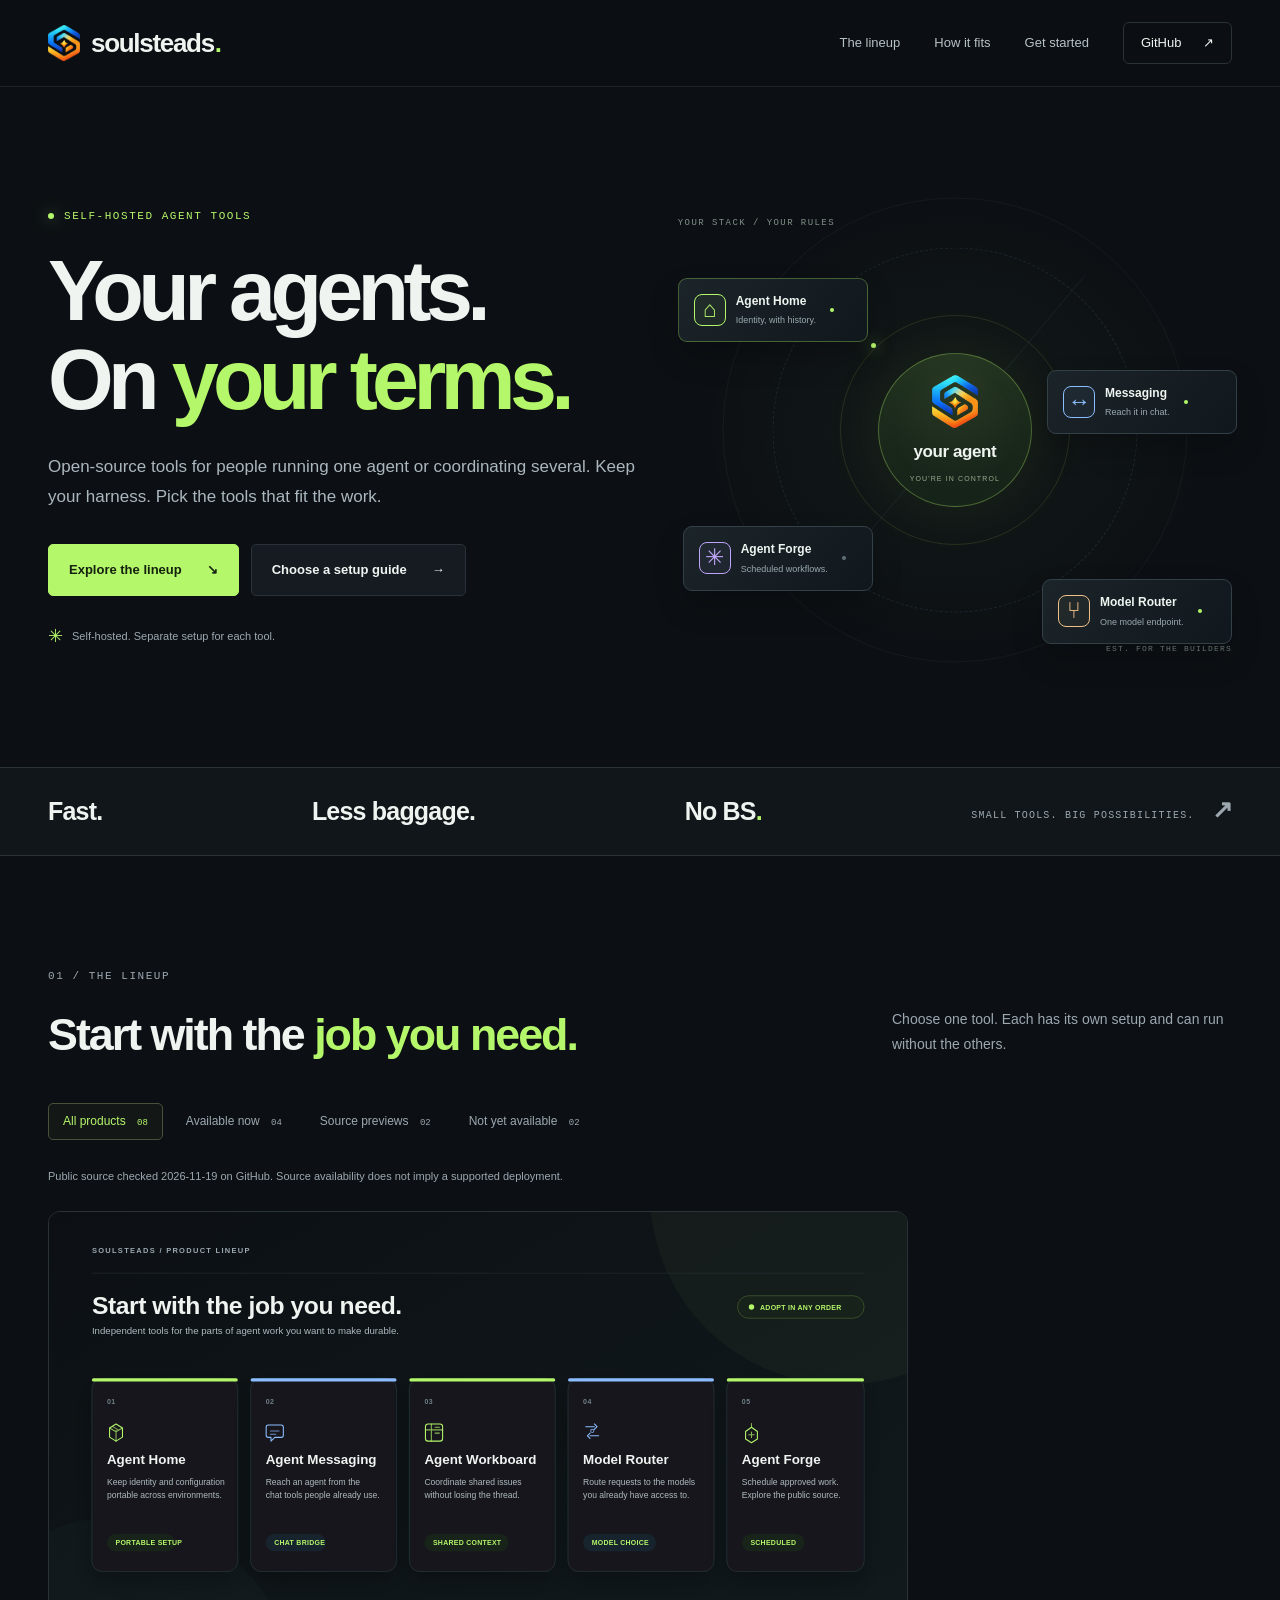
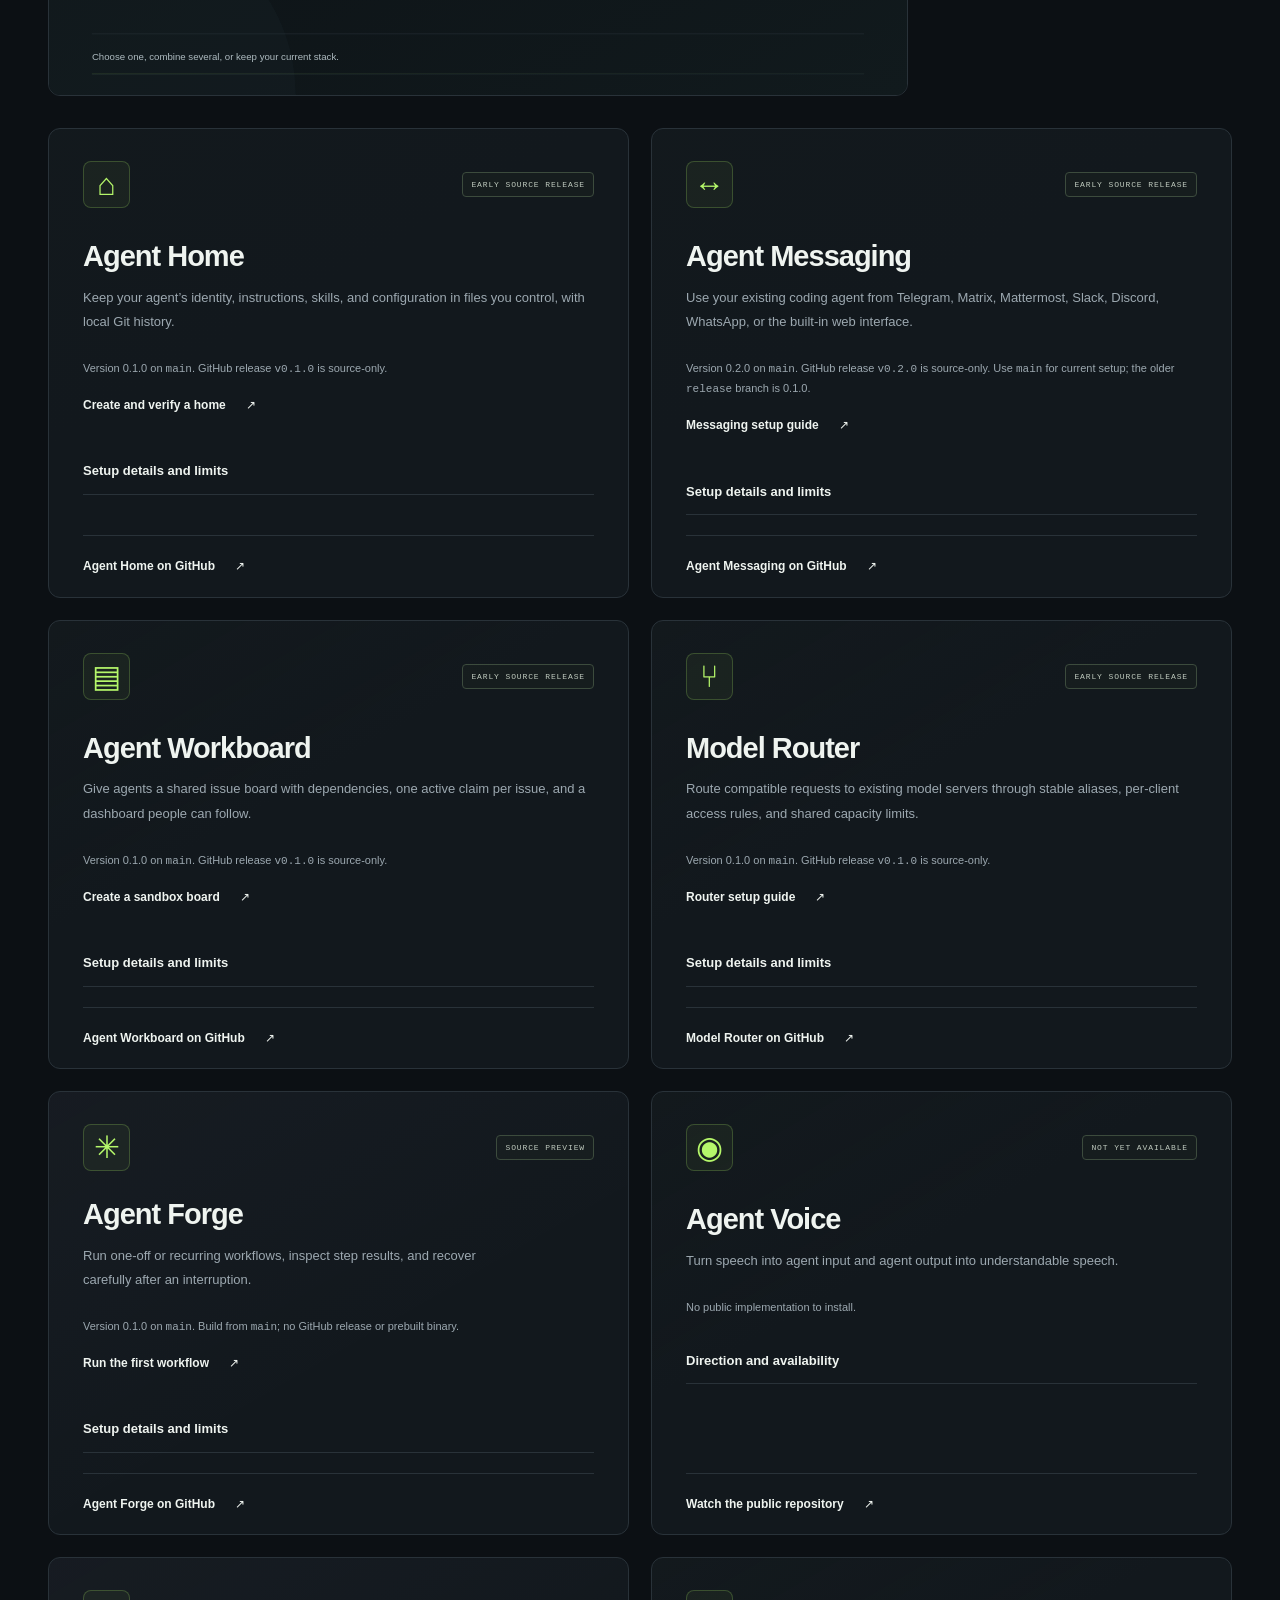
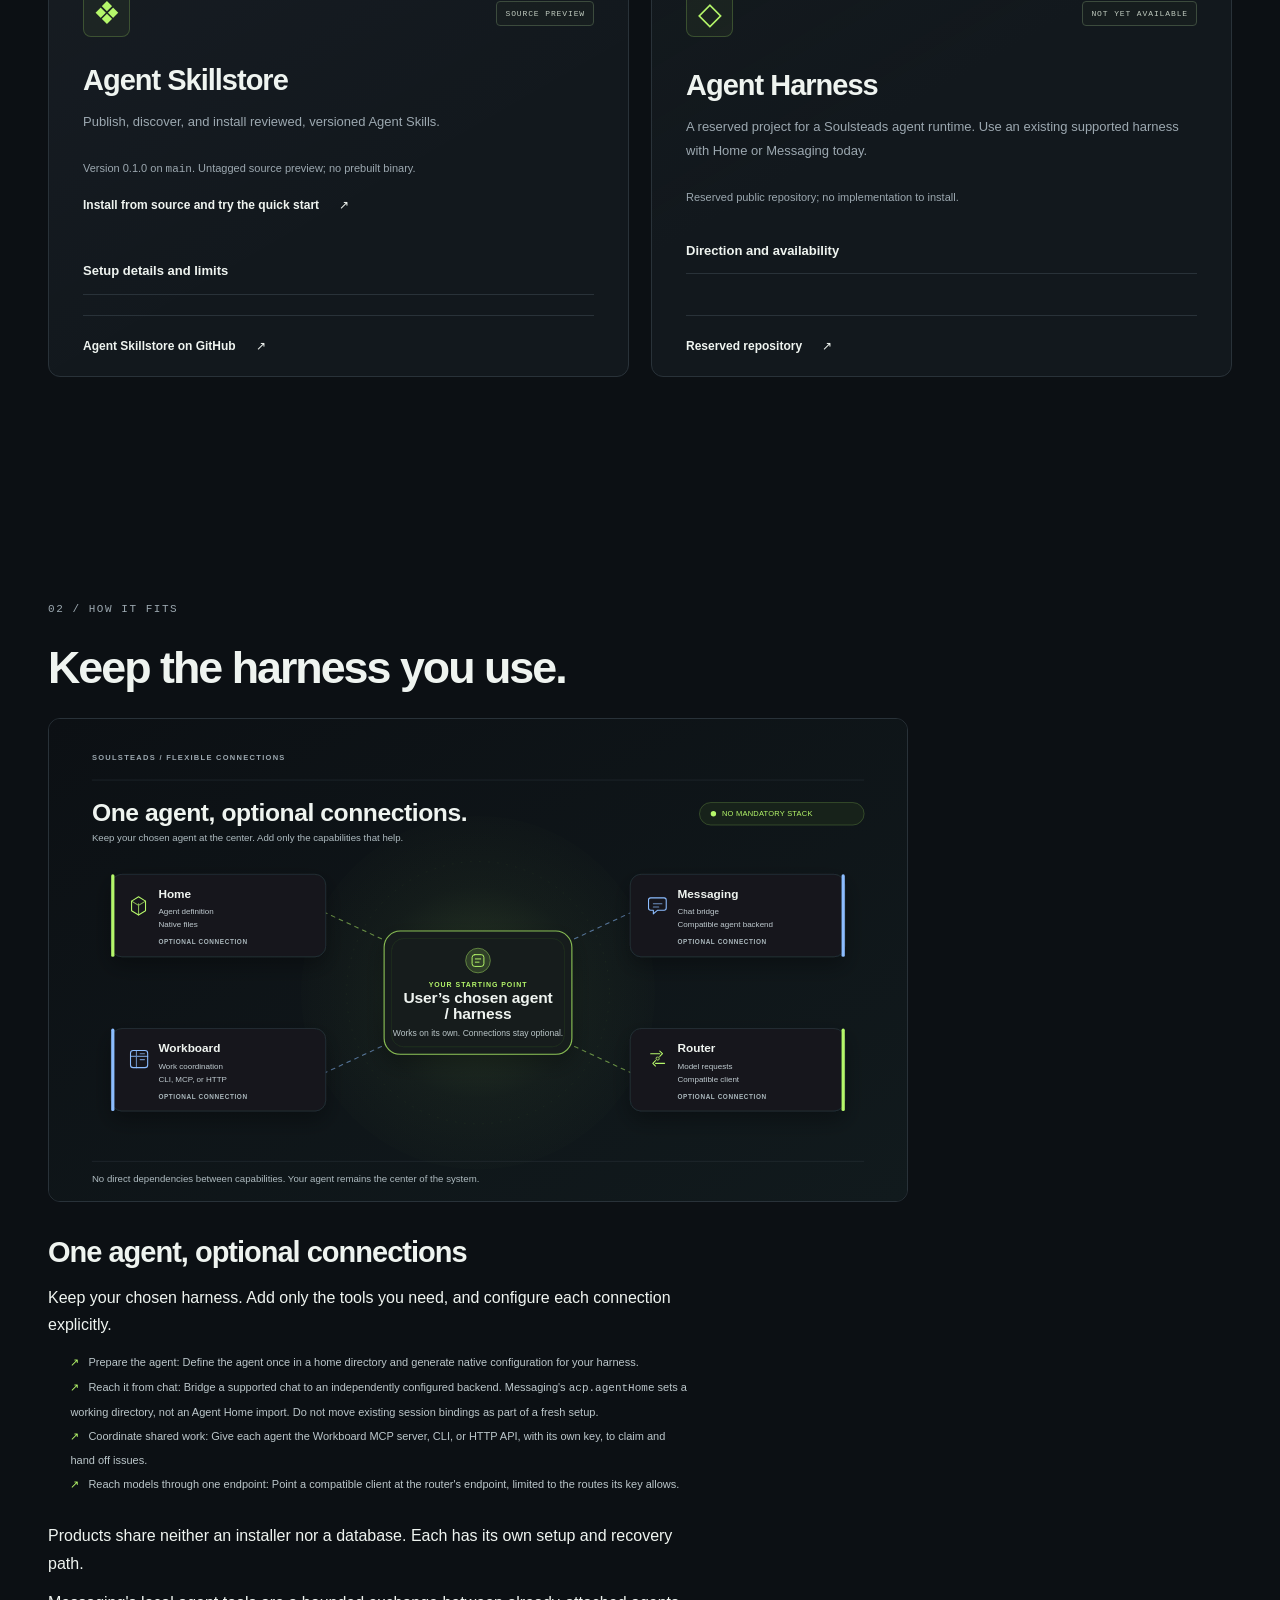
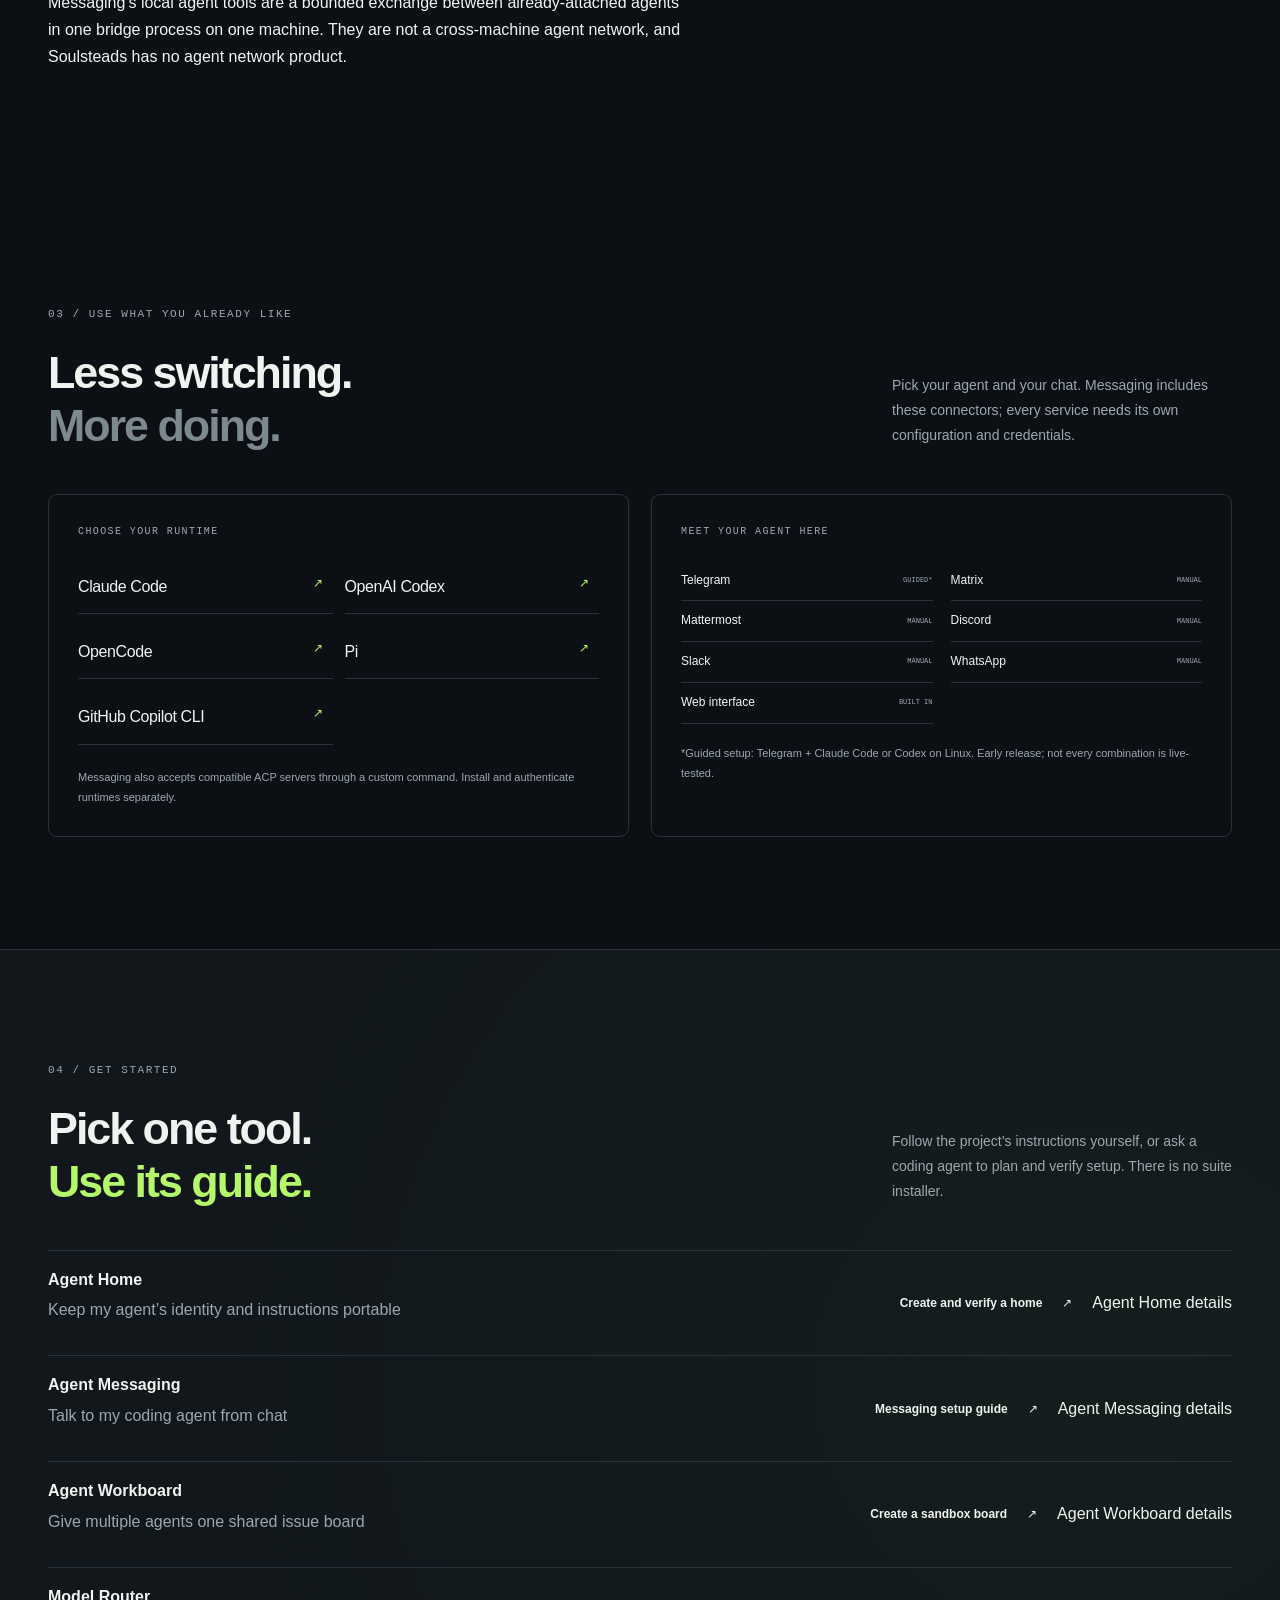
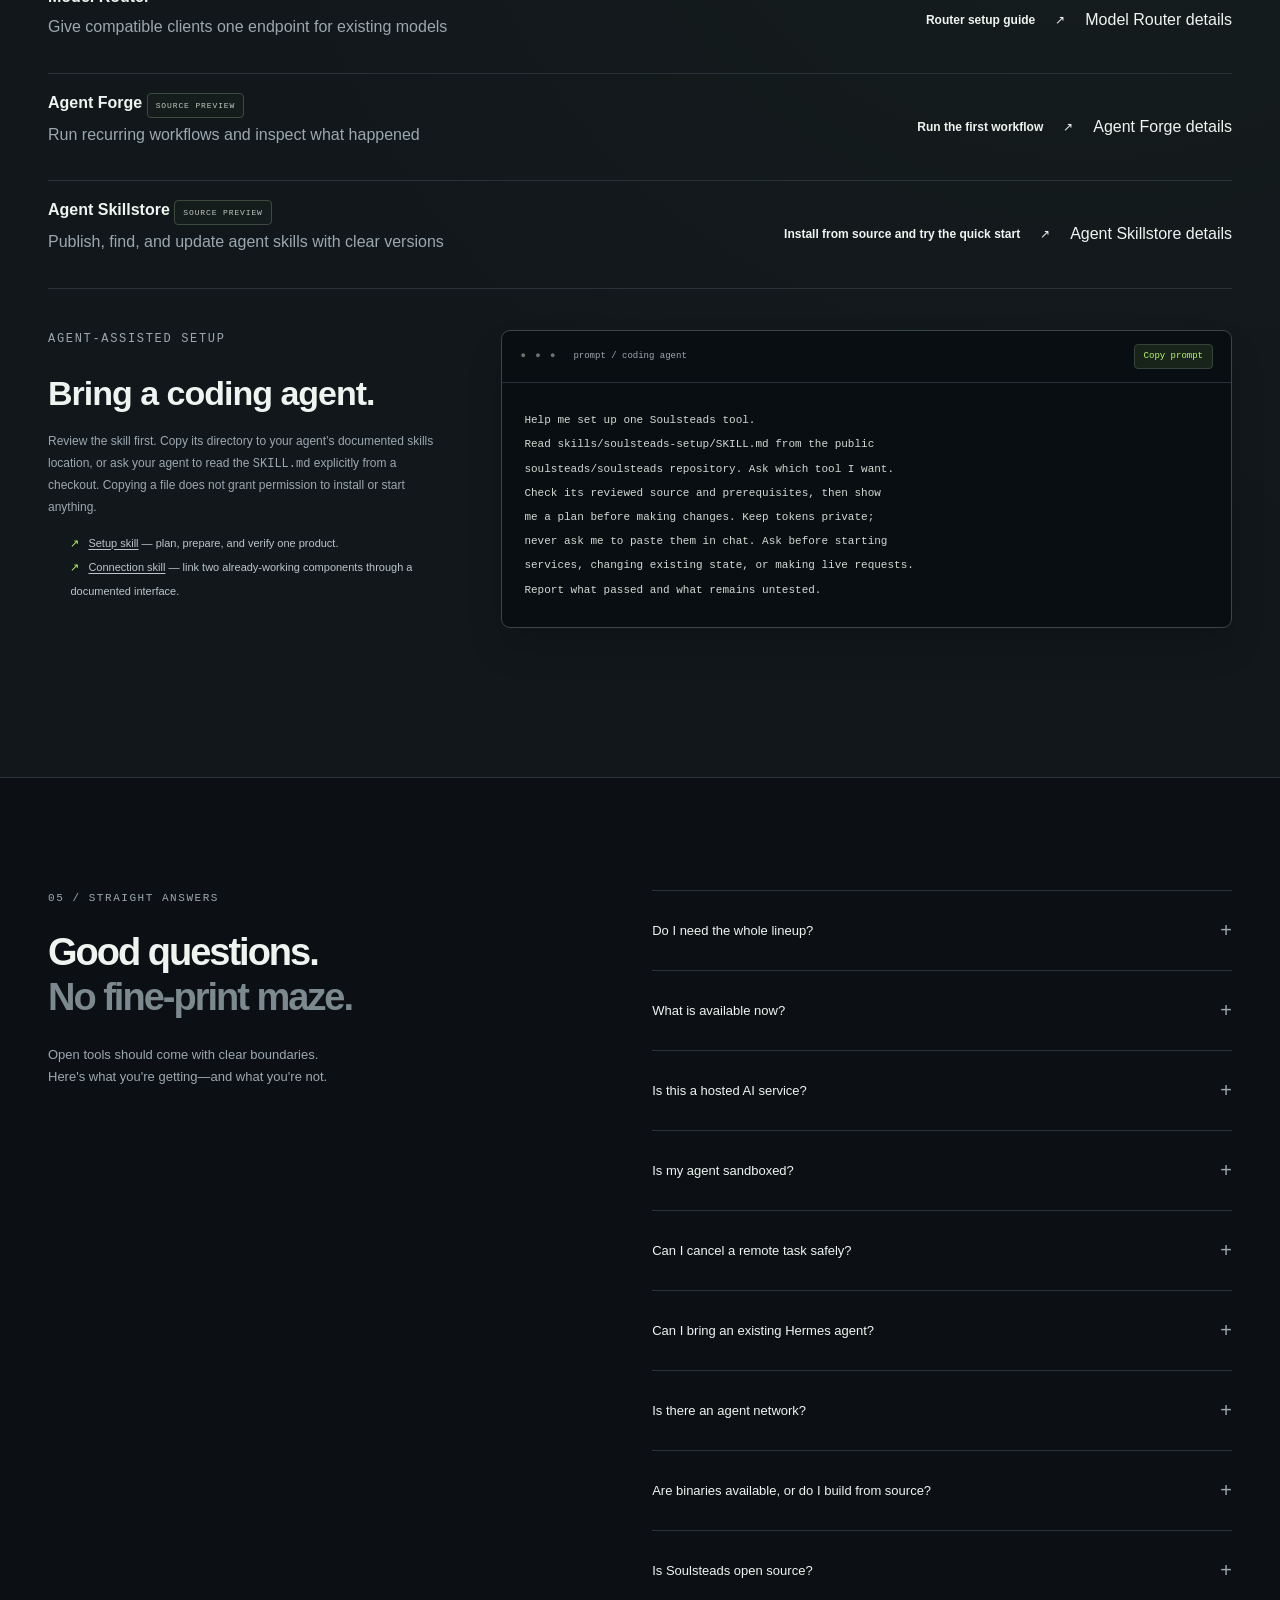
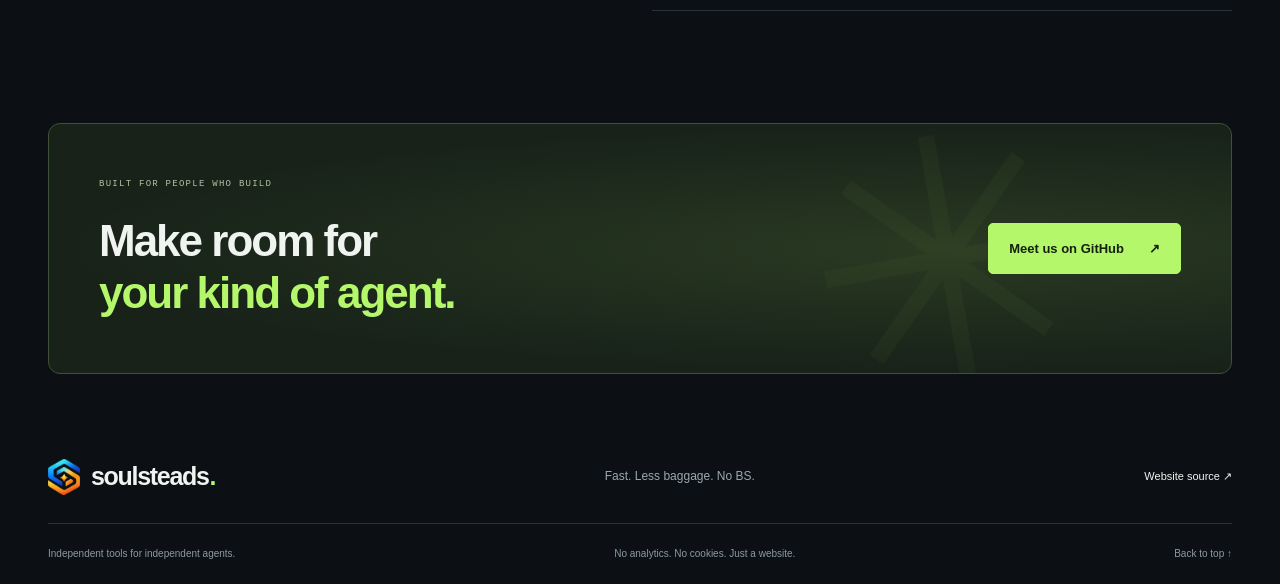
==== docs/index.html @ d1224d35 "docs: list the Agent Skillstore source preview List the verified public source and setup guide witho" ====
<!doctype html>
<html lang="en">
  <head>
    <meta charset="utf-8" />
    <meta name="viewport" content="width=device-width, initial-scale=1" />
    <meta name="theme-color" content="#0c1014" />
    <meta
      name="description"
      content="Open-source tools to run and coordinate AI agents on your own infrastructure. Start with one tool and keep the harness you already use."
    />
    <meta
      property="og:title"
      content="Soulsteads — Your agents. On your terms."
    />
    <meta
      property="og:description"
      content="Portable agent homes, chat connectors, shared work, model routing, and scheduled workflows. Start with the tool you need."
    />
    <meta property="og:type" content="website" />
    <meta
      property="og:url"
      content="https://soulsteads.github.io/soulsteads/"
    />
    <meta
      property="og:image"
      content="https://soulsteads.github.io/soulsteads/assets/social.png"
    />
    <link rel="icon" href="assets/soulsteads-logo.png" type="image/png" />
    <link rel="stylesheet" href="assets/style.css" />
    <title>Soulsteads — Your agents. On your terms.</title>
    <script src="assets/site.js" defer></script>
  </head>
  <body>
    <a class="skip" href="#main">Skip to content</a>
    <header class="header">
      <div class="nav-shell wrap">
        <a class="brand" href="#" aria-label="Soulsteads home"
          ><img
            class="brand-logo"
            src="assets/soulsteads-logo.png"
            width="32"
            height="36"
            alt=""
          />soulsteads<span class="brand-dot">.</span></a
        >
        <button
          class="menu-toggle"
          aria-expanded="false"
          aria-controls="navigation"
          hidden
        >
          Menu <span aria-hidden="true">☰</span>
        </button>
        <nav id="navigation" aria-label="Main navigation">
          <a href="#products">The lineup</a><a href="#stack">How it fits</a
          ><a href="#start">Get started</a>
          <a class="nav-source" href="https://github.com/soulsteads"
            >GitHub <span aria-hidden="true">↗</span></a
          >
        </nav>
      </div>
    </header>
    <main id="main">
      <section class="hero wrap" aria-labelledby="hero-title">
        <div class="hero-copy">
          <div class="eyebrow">
            <span class="pulse" aria-hidden="true"></span> SELF-HOSTED AGENT TOOLS
          </div>
          <h1 id="hero-title">Your agents.<br />On <em>your terms.</em></h1>
          <p class="hero-description">
            Open-source tools for people running one agent or coordinating several.
            Keep your harness. Pick the tools that fit the work.
          </p>
          <div class="hero-actions">
            <a class="button primary" href="#products"
              >Explore the lineup <span aria-hidden="true">↘</span></a
            ><a class="button secondary" href="#start"
              >Choose a setup guide <span aria-hidden="true">→</span></a
            >
          </div>
          <div class="hero-footnote">
            <span class="mini-cross" aria-hidden="true">✳</span> Self-hosted. Separate setup for each tool.
          </div>
        </div>
        <div
          class="constellation"
          aria-hidden="true"
        >
          <div class="orbit orbit-one"></div>
          <div class="orbit orbit-two"></div>
          <div class="orbit orbit-three"></div>
          <div class="orbit-axis"></div>
          <span class="orbit-caption">YOUR STACK / YOUR RULES</span>
          <div class="core">
            <img
              class="core-logo"
              src="assets/soulsteads-logo.png"
              width="47"
              height="53"
              alt=""
            /><span>your agent</span><small>YOU'RE IN CONTROL</small>
          </div>
          <div class="satellite satellite-home">
            <span class="node-icon mint">⌂</span>
            <div>
              <strong>Agent Home</strong><small>Identity, with history.</small>
            </div>
            <span class="node-dot"></span>
          </div>
          <div class="satellite satellite-chat">
            <span class="node-icon blue">↔</span>
            <div>
              <strong>Messaging</strong><small>Reach it in chat.</small>
            </div>
            <span class="node-dot"></span>
          </div>
          <div class="satellite satellite-forge">
            <span class="node-icon violet">✳</span>
            <div>
              <strong>Agent Forge</strong><small>Scheduled workflows.</small>
            </div>
            <span class="preview-dot"></span>
          </div>
          <div class="satellite satellite-router">
            <span class="node-icon amber">⑂</span>
            <div>
              <strong>Model Router</strong><small>One model endpoint.</small>
            </div>
            <span class="node-dot"></span>
          </div>
          <span class="orbit-coordinate">EST. FOR THE BUILDERS</span>
        </div>
      </section>
      <div class="principle-strip">
        <div class="wrap">
          <span>Fast.</span><span>Less baggage.</span
          ><span>No BS<span class="mint-text">.</span></span
          ><span class="strip-note"
            >SMALL TOOLS. BIG POSSIBILITIES.
            <span aria-hidden="true">↗</span></span
          >
        </div>
      </div>
      <section
        id="products"
        class="section wrap"
        aria-labelledby="lineup-title"
      >
        <div class="section-heading">
          <div>
            <p class="eyebrow">01 / THE LINEUP</p>
            <h2 id="lineup-title">
              Start with the <span class="mint-text">job you need.</span>
            </h2>
          </div>
          <p class="section-intro">
            Choose one tool. Each has its own setup and can run without the others.
          </p>
        </div>
        <div
          class="filter-row"
          role="group"
          aria-label="Filter products"
          hidden
        >
          <button data-filter="all" aria-pressed="true">
            All products <span>08</span></button
          ><button data-filter="available" aria-pressed="false">
            Available now <span>04</span></button
          ><button data-filter="preview" aria-pressed="false">
            Source previews <span>02</span></button
          ><button data-filter="planned" aria-pressed="false">Not yet available <span>02</span></button><span id="filter-status" class="sr-only" role="status"></span>
        </div>
        <!-- publication -->
<p class="fine-print" id="lineup-publication">Public source checked 2026-11-19 on <a href="https://github.com/soulsteads">GitHub</a>. Source availability does not imply a supported deployment.</p>
<!-- end-publication -->
        <figure class="marketing-figure lineup-figure">
          <img src="assets/lineup-map.svg" width="1600" height="900" loading="lazy" alt="Five tools for agent setup, messaging, coordination, routing, and scheduling. See the product cards for the full lineup." />
        </figure>
        <div class="product-grid">
<!-- product-cards -->
<article class="product-card" data-status="available" id="agent-home">
    <div class="card-top"><span class="product-icon mint" aria-hidden="true">⌂</span><span class="badge">EARLY SOURCE RELEASE</span></div>
    <h3>Agent Home</h3><p class="card-description">Keep your agent’s identity, instructions, skills, and configuration in files you control, with local Git history.</p><p class="fine-print">Version 0.1.0 on <code>main</code>. GitHub release <code>v0.1.0</code> is source-only.</p>
    <p class="card-guide"><a class="text-link" href="https://github.com/soulsteads/soulsteads-agent-home#get-started">Create and verify a home <span aria-hidden="true">↗</span></a></p>
    <details class="product-details"><summary>Setup details and limits</summary><h4>Before you start</h4><ul class="feature-list"><li>Python 3.11 or newer, and Git</li><li><code>uv</code> for the install command shown (the README also documents <code>pipx</code>)</li><li>One supported harness (OpenCode, pi, Claude Code, or Codex), installed and authenticated separately</li></ul>
<h4>Published capabilities</h4><ul class="feature-list"><li>Maps one portable agent definition into native configuration for pi, OpenCode, Codex, and Claude Code.</li><li>Keeps each home in a private local Git repository: commit changes, read the history, and restore earlier tracked contents as a new commit.</li><li>Refreshes native files from your edited Markdown with <code>soulsteads config &lt;agent&gt; --sync</code>.</li><li>Installs local skill directories, and can inspect and then optionally import selected Hermes profile files.</li></ul>
<h4>What it owns</h4><ul class="feature-list"><li>The agent definition: identity, instructions, memory documents, skills, and learning preferences</li><li>Generated native configuration files inside the home</li><li>The home's tracked local Git history</li></ul>
<h4>What stays separate</h4><ul class="feature-list"><li>Execution, native sessions, tools, or permissions: your harness keeps those</li><li>Harness installation, authentication, or global harness configuration</li><li>Models, gateways, scheduled jobs, or chat accounts</li></ul>
<h4>Current limits</h4><ul class="feature-list"><li>Not a sandbox or a secret scanner: your harness keeps its machine permissions and can still load its own global configuration.</li><li>Refreshing native files is an explicit command in the published version. Start a new native session afterwards.</li><li><code>soulsteads verify</code> is an offline structural check. It never launches an agent, so it does not prove that a harness loaded the configuration.</li></ul>

    <h4>Create a home and preview its launch</h4>
    <h5>Install the CLI, create a home, preview the launch command</h5><pre tabindex="0" role="region" aria-label="Install the CLI, create a home, preview the launch command"><code>uv tool install git+https://github.com/soulsteads/soulsteads-agent-home.git@54851fe43a18ffe15598277c917ab9edb734db8a
soulsteads create helper --runtime opencode
soulsteads verify helper
soulsteads run helper --dry-run</code></pre>
    <p>Choose <code>pi</code>, <code>claude</code>, or <code>codex</code> instead of <code>opencode</code> if that is the harness you use. Once it is installed and authenticated, launch it with <code>soulsteads run helper</code>.</p><a class="text-link" href="https://github.com/soulsteads/soulsteads-agent-home#get-started">Create and verify a home <span aria-hidden="true">↗</span></a> · <a class="text-link" href="https://github.com/soulsteads/soulsteads-agent-home/blob/main/docs/runtimes.md">Harness adapters and limits <span aria-hidden="true">↗</span></a></details>
    <div class="card-bottom"><a class="text-link" href="https://github.com/soulsteads/soulsteads-agent-home">Agent Home on GitHub <span aria-hidden="true">↗</span></a></div>
  </article>
<article class="product-card" data-status="available" id="agent-messaging">
    <div class="card-top"><span class="product-icon mint" aria-hidden="true">↔</span><span class="badge">EARLY SOURCE RELEASE</span></div>
    <h3>Agent Messaging</h3><p class="card-description">Use your existing coding agent from Telegram, Matrix, Mattermost, Slack, Discord, WhatsApp, or the built-in web interface.</p><p class="fine-print">Version 0.2.0 on <code>main</code>. GitHub release <code>v0.2.0</code> is source-only. Use <code>main</code> for current setup; the older <code>release</code> branch is 0.1.0.</p>
    <p class="card-guide"><a class="text-link" href="https://github.com/soulsteads/soulsteads-agent-messaging/blob/main/docs/SETUP.md">Messaging setup guide <span aria-hidden="true">↗</span></a></p>
    <details class="product-details"><summary>Setup details and limits</summary><h4>Before you start</h4><ul class="feature-list"><li>A coding agent (harness) that is already installed and signed in</li><li>A chat account and that connector's credentials, such as a Telegram bot token, kept in a private file</li><li>Rust/Cargo and Git to build the bridge from source</li><li>For the guided Telegram helper: Linux, Python 3.11+, and a systemd user session</li></ul>
<h4>Published capabilities</h4><ul class="feature-list"><li>Runs on your machine and relays messages between your own chat account and the coding agent you already have signed in.</li><li>Includes connectors for Telegram, Matrix, Mattermost, Slack, Discord, WhatsApp, and a built-in web interface. Connectors are included, not preconfigured.</li><li>Works with Claude Code, OpenAI Codex, OpenCode, and Pi, or another compatible ACP server through a custom command. <code>main</code> (0.2.0) adds GitHub Copilot CLI.</li><li>Guided setup covers one path: Telegram with Claude Code or Codex on Linux. Every other combination is configured by hand.</li></ul>
<h4>What it owns</h4><ul class="feature-list"><li>Connector admission and access rules</li><li>Chat transport</li><li>Bindings between chat conversations and agent sessions</li></ul>
<h4>What stays separate</h4><ul class="feature-list"><li>Execution: the harness does the work, with its own permissions</li><li>Your terminal sessions: chat sessions are separate and terminal history is not transferred</li><li>Sandboxing, or a guaranteed stop for work that is already running</li></ul>
<h4>Current limits</h4><ul class="feature-list"><li><code>/cancel</code> is not a kill switch. In the known Codex cancellation case a shell process can keep running, and unattended remote command execution is not qualified.</li><li>Telegram is not an end-to-end-encrypted connection to your machine. Matrix encrypted replies are not yet qualified for interoperability.</li><li>Approval prompts do not cover every tool: tools the agent already allows may run without another prompt.</li><li>Optional local agent tools (a build feature plus a runtime opt-in, on <code>main</code>) let one conversation ask another already-attached agent in the same bridge process a question. Nothing is queued, there is no offline inbox, and there is no cross-machine transport. It is not a remote agent network.</li></ul>

    <h4>Connect an existing agent</h4>

    <p>Follow the guide for the connector and runtime you actually use. Telegram setup is guided for Claude Code and Codex on Linux; other setups are manual. Start with a dedicated account and a harmless allowed-user prompt.</p><a class="text-link" href="https://github.com/soulsteads/soulsteads-agent-messaging/blob/main/docs/SETUP.md">Messaging setup guide <span aria-hidden="true">↗</span></a> · <a class="text-link" href="https://github.com/soulsteads/soulsteads-agent-messaging#know-before-you-connect">Know before you connect <span aria-hidden="true">↗</span></a></details>
    <div class="card-bottom"><a class="text-link" href="https://github.com/soulsteads/soulsteads-agent-messaging">Agent Messaging on GitHub <span aria-hidden="true">↗</span></a></div>
  </article>
<article class="product-card" data-status="available" id="agent-workboard">
    <div class="card-top"><span class="product-icon mint" aria-hidden="true">▤</span><span class="badge">EARLY SOURCE RELEASE</span></div>
    <h3>Agent Workboard</h3><p class="card-description">Give agents a shared issue board with dependencies, one active claim per issue, and a dashboard people can follow.</p><p class="fine-print">Version 0.1.0 on <code>main</code>. GitHub release <code>v0.1.0</code> is source-only.</p>
    <p class="card-guide"><a class="text-link" href="https://github.com/soulsteads/soulsteads-agent-workboard#quickstart">Create a sandbox board <span aria-hidden="true">↗</span></a></p>
    <details class="product-details"><summary>Setup details and limits</summary><h4>Before you start</h4><ul class="feature-list"><li>Rust's stable toolchain and a C compiler (SQLite is bundled)</li><li>A checkout of the repository: the install command runs from it</li><li>Agents that can call a CLI, MCP, or HTTP</li></ul>
<h4>Published capabilities</h4><ul class="feature-list"><li>A Rust issue board for agents: projects, epics, stories, tasks, and bugs, with dependencies, priorities, and acceptance criteria.</li><li>Gives each claim one owner: expiring leases, heartbeats, and tokens that reject stale workers. Required revisions stop silent overwrites.</li><li>Agents work through MCP, a JSON CLI, or an authenticated HTTP API. People follow progress in a live, read-only web dashboard.</li><li>One binary and one SQLite database. An optional idempotency key makes a retried change safe.</li></ul>
<h4>What it owns</h4><ul class="feature-list"><li>Issue, dependency, and claim lifecycles</li><li>The audit trail of which agent changed what</li><li>Per-agent API keys for access to the board</li></ul>
<h4>What stays separate</h4><ul class="feature-list"><li>Execution: agents keep their own tools and do the work</li><li>External outcomes: a <code>done</code> issue is coordination state, not independent proof that something happened</li><li>Project-specific roles: keys identify agents in one trusted pool</li></ul>
<h4>Current limits</h4><ul class="feature-list"><li>Designed for one host that owns the SQLite database. Remote agents use HTTP; do not share the database file over a network filesystem.</li><li><code>workboard web</code> listens on <code>127.0.0.1:7878</code> by default. Put any remote access behind an HTTPS reverse proxy.</li><li>API keys identify agents; they are not project-specific authorization roles. Any keyed agent can coordinate work across the board.</li><li>Changes are deduplicated only when you send an idempotency key. Without one, inspect state and events before retrying.</li></ul>

    <h4>Install it, create a board, open the dashboard</h4>
    <h5>Install from a checkout of the repository</h5><p>Use an absolute database path so every local process opens the same board. Its parent directory must already exist.</p><pre tabindex="0" role="region" aria-label="Install from a checkout of the repository"><code>cargo install --locked --path .
export WORKBOARD_DB=&quot;$PWD/workboard.sqlite3&quot;
export WORKBOARD_ACTOR=&quot;coordinator&quot;</code></pre>
    <h5>Create a workspace</h5><p>Run these in a fresh database, with <code>WORKBOARD_API_KEY</code> unset.</p><pre tabindex="0" role="region" aria-label="Create a workspace"><code>workboard run '{&quot;op&quot;:&quot;agent_register&quot;,&quot;id&quot;:&quot;coordinator&quot;,&quot;name&quot;:&quot;Coordinator&quot;}'
workboard run '{&quot;op&quot;:&quot;agent_register&quot;,&quot;id&quot;:&quot;forge&quot;,&quot;name&quot;:&quot;Forge&quot;,&quot;capabilities&quot;:[&quot;rust&quot;,&quot;tests&quot;]}'
workboard run '{&quot;op&quot;:&quot;project_create&quot;,&quot;key&quot;:&quot;AG&quot;,&quot;name&quot;:&quot;Agent platform&quot;}'
workboard run '{&quot;op&quot;:&quot;issue_create&quot;,&quot;project&quot;:&quot;AG&quot;,&quot;kind&quot;:&quot;epic&quot;,&quot;title&quot;:&quot;Ship agent coordination&quot;}'
workboard run '{&quot;op&quot;:&quot;issue_create&quot;,&quot;project&quot;:&quot;AG&quot;,&quot;kind&quot;:&quot;story&quot;,&quot;title&quot;:&quot;Implement the work loop&quot;,&quot;parent&quot;:&quot;AG-1&quot;,&quot;acceptance_criteria&quot;:[&quot;Integration tests pass&quot;]}'
workboard run '{&quot;op&quot;:&quot;issue_transition&quot;,&quot;key&quot;:&quot;AG-2&quot;,&quot;expected_revision&quot;:1,&quot;state&quot;:&quot;ready&quot;}'</code></pre>
    <h5>Issue a key and open the dashboard</h5><p>Save the returned <code>api_key</code> privately; it is shown only once. Then open <code>http://127.0.0.1:7878</code> and enter that key.</p><pre tabindex="0" role="region" aria-label="Issue a key and open the dashboard"><code>workboard run '{&quot;op&quot;:&quot;api_key_create&quot;,&quot;agent&quot;:&quot;forge&quot;,&quot;label&quot;:&quot;Forge workstation&quot;}'
workboard web</code></pre>
    <p>The ready story appears on the board, waiting for an agent to claim it. Leave the server running and connect a worker from another terminal or client.</p><a class="text-link" href="https://github.com/soulsteads/soulsteads-agent-workboard#quickstart">Create a sandbox board <span aria-hidden="true">↗</span></a> · <a class="text-link" href="https://github.com/soulsteads/soulsteads-agent-workboard#connect-your-agents">Connect your agents <span aria-hidden="true">↗</span></a> · <a class="text-link" href="https://github.com/soulsteads/soulsteads-agent-workboard/blob/main/docs/operations.md">Command and workflow reference <span aria-hidden="true">↗</span></a></details>
    <div class="card-bottom"><a class="text-link" href="https://github.com/soulsteads/soulsteads-agent-workboard">Agent Workboard on GitHub <span aria-hidden="true">↗</span></a></div>
  </article>
<article class="product-card" data-status="available" id="model-router">
    <div class="card-top"><span class="product-icon mint" aria-hidden="true">⑂</span><span class="badge">EARLY SOURCE RELEASE</span></div>
    <h3>Model Router</h3><p class="card-description">Route compatible requests to existing model servers through stable aliases, per-client access rules, and shared capacity limits.</p><p class="fine-print">Version 0.1.0 on <code>main</code>. GitHub release <code>v0.1.0</code> is source-only.</p>
    <p class="card-guide"><a class="text-link" href="https://github.com/soulsteads/soulsteads-model-router/blob/main/docs/SETUP.md">Router setup guide <span aria-hidden="true">↗</span></a></p>
    <details class="product-details"><summary>Setup details and limits</summary><h4>Before you start</h4><ul class="feature-list"><li>A Linux/Unix host with Rust/Cargo and a C toolchain</li><li>A running local OpenAI-compatible inference server whose exact model ID and tested limits you know</li><li>An assigned Tailnet IPv4 address in default mode, or explicit loopback mode for same-host clients. LAN and wildcard binds are rejected; port <code>4001</code> is reserved.</li><li>Python 3 for the setup guide's configuration and request examples</li></ul>
<h4>Published capabilities</h4><ul class="feature-list"><li>Puts stable model aliases in front of your own inference servers, and restricts each client key to the aliases and routes it needs.</li><li>Checks declared capabilities and available capacity before choosing a backend, with bounded retries before any response is exposed.</li><li>Opt-in routing policies (rules or a local decision model) choose among explicitly authorized local, Codex, and Copilot aliases.</li><li>Shows health, admission, and request timing without logging prompt text by default.</li></ul>
<h4>What it owns</h4><ul class="feature-list"><li>Request admission and placement across authorized routes</li><li>Client keys and what each key may reach</li><li>Shared capacity limits for the backends it fronts</li></ul>
<h4>What stays separate</h4><ul class="feature-list"><li>The router does not host models or load them: bring an existing inference server</li><li>Task planning</li><li>Provider subscriptions or cloud accounts</li></ul>
<h4>Current limits</h4><ul class="feature-list"><li>Not a universal OpenAI drop-in. It exposes an OpenAI-compatible subset, and support depends on your exact backend and the capabilities you declare.</li><li>Serves HTTP without built-in TLS. Keep it on a protected network and do not expose it directly to the internet.</li><li>A routing policy never grants permission: cloud routes need explicit grants on the client key.</li><li>Optional passthrough mode bypasses managed capacity and safety checks. Leave it off unless you accept that different contract.</li></ul>

    <h4>Configure one model route</h4>

    <p>Use an existing inference server with an exact model ID and verified limits. Validate the policy with <code>slotline --check-config</code> before starting. Configuration validation does not prove inference.</p><a class="text-link" href="https://github.com/soulsteads/soulsteads-model-router/blob/main/docs/SETUP.md">Router setup guide <span aria-hidden="true">↗</span></a> · <a class="text-link" href="https://github.com/soulsteads/soulsteads-model-router/blob/main/docs/COMPATIBILITY.md">Compatibility and limits <span aria-hidden="true">↗</span></a></details>
    <div class="card-bottom"><a class="text-link" href="https://github.com/soulsteads/soulsteads-model-router">Model Router on GitHub <span aria-hidden="true">↗</span></a></div>
  </article>
<article class="product-card preview-card" data-status="preview" id="agent-forge">
    <div class="card-top"><span class="product-icon mint" aria-hidden="true">✳</span><span class="badge">SOURCE PREVIEW</span></div>
    <h3>Agent Forge</h3><p class="card-description">Run one-off or recurring workflows, inspect step results, and recover carefully after an interruption.</p><p class="fine-print">Version 0.1.0 on <code>main</code>. Build from <code>main</code>; no GitHub release or prebuilt binary.</p>
    <p class="card-guide"><a class="text-link" href="https://github.com/soulsteads/soulsteads-agent-forge#quick-start">Run the first workflow <span aria-hidden="true">↗</span></a></p>
    <details class="product-details"><summary>Setup details and limits</summary><h4>Before you start</h4><ul class="feature-list"><li>Linux, Rust 1.97 or later, and a C compiler</li><li>An empty, dedicated PostgreSQL database for DBOS</li><li><code>jq</code> for the upstream quick-start example</li></ul>
<h4>Published capabilities</h4><ul class="feature-list"><li>Runs typed workflows on demand or on a recurring schedule, with explicit time zones.</li><li>Shows runs, step output, failures, and the status of external effects through a local dashboard, CLI, authenticated HTTP, or stdio MCP.</li><li>Deterministic workflows need no model or harness. Configured models, harnesses, and trusted executable plugins are optional.</li></ul>
<h4>What it owns</h4><ul class="feature-list"><li>Workflow and schedule definitions, run history, and effect admission and receipts</li></ul>
<h4>What stays separate</h4><ul class="feature-list"><li>Agent identity, issue and claim state, or model routing</li><li>Automatic undo or proof that an external effect happened</li></ul>
<h4>Current limits</h4><ul class="feature-list"><li>Early preview, not a production release. Listener is loopback only.</li><li>SQLite stores local admission and effect receipts; it is not a substitute for PostgreSQL.</li><li>Verify unknown external outcomes independently before retrying. Do not give untrusted executables access.</li></ul>

    <h4>Run a deterministic workflow</h4>

    <p>Use the upstream quick start to initialize a fresh Forge home and run the sample workflow against a disposable PostgreSQL database. Check the output before adding a schedule, model, or plugin.</p><a class="text-link" href="https://github.com/soulsteads/soulsteads-agent-forge#quick-start">Run the first workflow <span aria-hidden="true">↗</span></a> · <a class="text-link" href="https://github.com/soulsteads/soulsteads-agent-forge/blob/main/docs/support.md">Requirements and verification <span aria-hidden="true">↗</span></a></details>
    <div class="card-bottom"><a class="text-link" href="https://github.com/soulsteads/soulsteads-agent-forge">Agent Forge on GitHub <span aria-hidden="true">↗</span></a></div>
  </article>
<article class="product-card" data-status="planned" id="agent-voice">
    <div class="card-top"><span class="product-icon mint" aria-hidden="true">◉</span><span class="badge">NOT YET AVAILABLE</span></div>
    <h3>Agent Voice</h3><p class="card-description">Turn speech into agent input and agent output into understandable speech.</p><p class="fine-print">No public implementation to install.</p>

    <details class="product-details"><summary>Direction and availability</summary><h4>Proposed direction</h4><ul class="feature-list"><li>One small interaction first: explicit record-and-send, transcription, and optional spoken replies.</li><li>No new stack, cloud service, or always-listening device required.</li><li>Live conversation and streaming are considered only after that first path is demonstrated.</li></ul>
<h4>What it owns</h4><ul class="feature-list"><li>Transcription and speech-generation interfaces for existing clients</li></ul>
<h4>What stays separate</h4><ul class="feature-list"><li>The agent, its harness, or the conversation it joins</li><li>Any requirement to use another Soulsteads product</li></ul>
<p><strong>Not available</strong> — The public repository is empty.</p></details>
    <div class="card-bottom"><a class="text-link" href="https://github.com/soulsteads/soulsteads-agent-voice">Watch the public repository <span aria-hidden="true">↗</span></a></div>
  </article>
<article class="product-card preview-card" data-status="preview" id="agent-skillstore">
    <div class="card-top"><span class="product-icon mint" aria-hidden="true">❖</span><span class="badge">SOURCE PREVIEW</span></div>
    <h3>Agent Skillstore</h3><p class="card-description">Publish, discover, and install reviewed, versioned Agent Skills.</p><p class="fine-print">Version 0.1.0 on <code>main</code>. Untagged source preview; no prebuilt binary.</p>
    <p class="card-guide"><a class="text-link" href="https://github.com/soulsteads/soulsteads-agent-skillstore/blob/10a949a77ea0c6111e79768655b3ff0689f2ea78/README.md#install-from-source">Install from source and try the quick start <span aria-hidden="true">↗</span></a></p>
    <details class="product-details"><summary>Setup details and limits</summary><h4>Before you start</h4><ul class="feature-list"><li>Python 3.11 or later</li><li>A source checkout and <code>uv</code> or <code>pip</code></li></ul>
<h4>Published capabilities</h4><ul class="feature-list"><li>Publish reviewed skill versions and inspect changes before installing.</li><li>Protect local edits and roll back or restore installed skills.</li></ul>
<h4>What it owns</h4><ul class="feature-list"><li>Skill distribution and release history</li></ul>
<h4>What stays separate</h4><ul class="feature-list"><li>The agent's identity, permissions, or active session</li><li>Any requirement to use Agent Home</li></ul>
<h4>Current limits</h4><ul class="feature-list"><li>Linux-tested source preview; macOS qualification is pending.</li><li>The local quick start needs no harness or model account. Installing a skill copies files; it does not execute them.</li></ul>

    <h4>Try a local skill registry</h4>

    <p>From the pinned source checkout, install the CLI and follow the disposable quick start. No shared registry or changes to your harness are needed.</p><a class="text-link" href="https://github.com/soulsteads/soulsteads-agent-skillstore/blob/10a949a77ea0c6111e79768655b3ff0689f2ea78/README.md#install-from-source">Install from source and try the quick start <span aria-hidden="true">↗</span></a></details>
    <div class="card-bottom"><a class="text-link" href="https://github.com/soulsteads/soulsteads-agent-skillstore">Agent Skillstore on GitHub <span aria-hidden="true">↗</span></a></div>
  </article>
<article class="product-card" data-status="planned" id="agent-harness">
    <div class="card-top"><span class="product-icon mint" aria-hidden="true">◇</span><span class="badge">NOT YET AVAILABLE</span></div>
    <h3>Agent Harness</h3><p class="card-description">A reserved project for a Soulsteads agent runtime. Use an existing supported harness with Home or Messaging today.</p><p class="fine-print">Reserved public repository; no implementation to install.</p>

    <details class="product-details"><summary>Direction and availability</summary><p><strong>Not available</strong> — The public repository is empty.</p></details>
    <div class="card-bottom"><a class="text-link" href="https://github.com/soulsteads/soulsteads-agent-harness">Reserved repository <span aria-hidden="true">↗</span></a></div>
  </article>
<!-- end-product-cards -->
</div>
</section>
<section class="section wrap" id="stack" aria-labelledby="stack-title">
        <p class="eyebrow">02 / HOW IT FITS</p>
        <h2 id="stack-title">Keep the harness you use.</h2>
        <figure class="marketing-figure">
          <img src="assets/agent-connections.svg" width="1600" height="900" loading="lazy" alt="Optional interfaces between one agent harness and Home, Messaging, Workboard, and Model Router." />
        </figure>
        <!-- optional-combination -->
<div class="optional-combination"><h3>One agent, optional connections</h3><p>Keep your chosen harness. Add only the tools you need, and configure each connection explicitly.</p><ul class="feature-list"><li>Prepare the agent: Define the agent once in a home directory and generate native configuration for your harness.</li><li>Reach it from chat: Bridge a supported chat to an independently configured backend. Messaging's <code>acp.agentHome</code> sets a working directory, not an Agent Home import. Do not move existing session bindings as part of a fresh setup.</li><li>Coordinate shared work: Give each agent the Workboard MCP server, CLI, or HTTP API, with its own key, to claim and hand off issues.</li><li>Reach models through one endpoint: Point a compatible client at the router's endpoint, limited to the routes its key allows.</li></ul><p>Products share neither an installer nor a database. Each has its own setup and recovery path.</p><p>Messaging's local agent tools are a bounded exchange between already-attached agents in one bridge process on one machine. They are not a cross-machine agent network, and Soulsteads has no agent network product.</p></div>
<!-- end-optional-combination -->
      </section>
      <section
        class="section wrap"
        id="connections"
        aria-labelledby="connections-title"
      >
        <div class="section-heading">
          <div>
            <p class="eyebrow">03 / USE WHAT YOU ALREADY LIKE</p>
            <h2 id="connections-title">
              Less switching.<br /><span class="muted">More doing.</span>
            </h2>
          </div>
          <p class="section-intro">
            Pick your agent and your chat. Messaging includes these connectors;
            every service needs its own configuration and credentials.
          </p>
        </div>
        <div class="connection-columns">
          <div class="connection-panel">
            <p class="eyebrow">CHOOSE YOUR RUNTIME</p>
            <div class="runtime-list">
              <span>Claude Code <b>↗</b></span
              ><span>OpenAI Codex <b>↗</b></span
              ><span>OpenCode <b>↗</b></span
              ><span>Pi <b>↗</b></span><span>GitHub Copilot CLI <b>↗</b></span>
            </div>
            <p class="fine-print">
              Messaging also accepts compatible ACP servers through a custom
              command. Install and authenticate runtimes separately.
            </p>
          </div>
          <div class="connection-panel">
            <p class="eyebrow">MEET YOUR AGENT HERE</p>
            <div class="chat-list">
              <a
                href="https://github.com/soulsteads/soulsteads-agent-messaging/blob/main/docs/SETUP.md#telegram"
                >Telegram <span>GUIDED*</span></a
              ><a
                href="https://github.com/soulsteads/soulsteads-agent-messaging/blob/main/docs/MATRIX.md"
                >Matrix <span>MANUAL</span></a
              ><a
                href="https://github.com/soulsteads/soulsteads-agent-messaging/blob/main/docs/MATTERMOST.md"
                >Mattermost <span>MANUAL</span></a
              ><a
                href="https://github.com/soulsteads/soulsteads-agent-messaging/blob/main/docs/SETUP.md#discord"
                >Discord <span>MANUAL</span></a
              ><a
                href="https://github.com/soulsteads/soulsteads-agent-messaging/blob/main/docs/SETUP.md#slack"
                >Slack <span>MANUAL</span></a
              ><a
                href="https://github.com/soulsteads/soulsteads-agent-messaging/blob/main/docs/SETUP.md#whatsapp"
                >WhatsApp <span>MANUAL</span></a
              ><a
                href="https://github.com/soulsteads/soulsteads-agent-messaging/blob/main/docs/SETUP.md#web-interface"
                >Web interface <span>BUILT IN</span></a
              >
            </div>
            <p class="fine-print">
              *Guided setup: Telegram + Claude Code or Codex on Linux. Early
              release; not every combination is live-tested.
            </p>
          </div>
        </div>
      </section>
      <section class="start-section" id="start" aria-labelledby="start-title">
        <div class="section wrap">
          <div class="section-heading">
            <div>
              <p class="eyebrow">04 / GET STARTED</p>
              <h2 id="start-title">Pick one tool.<br /><span class="mint-text">Use its guide.</span></h2>
            </div>
            <p class="section-intro">Follow the project’s instructions yourself, or ask a coding agent to plan and verify setup. There is no suite installer.</p>
          </div>
          <!-- setup-links -->
<ul class="setup-choices"><li><div><strong>Agent Home</strong><p>Keep my agent’s identity and instructions portable</p></div><div><a class="text-link" href="https://github.com/soulsteads/soulsteads-agent-home#get-started">Create and verify a home <span aria-hidden="true">↗</span></a><a href="#agent-home">Agent Home details</a></div></li>
<li><div><strong>Agent Messaging</strong><p>Talk to my coding agent from chat</p></div><div><a class="text-link" href="https://github.com/soulsteads/soulsteads-agent-messaging/blob/main/docs/SETUP.md">Messaging setup guide <span aria-hidden="true">↗</span></a><a href="#agent-messaging">Agent Messaging details</a></div></li>
<li><div><strong>Agent Workboard</strong><p>Give multiple agents one shared issue board</p></div><div><a class="text-link" href="https://github.com/soulsteads/soulsteads-agent-workboard#quickstart">Create a sandbox board <span aria-hidden="true">↗</span></a><a href="#agent-workboard">Agent Workboard details</a></div></li>
<li><div><strong>Model Router</strong><p>Give compatible clients one endpoint for existing models</p></div><div><a class="text-link" href="https://github.com/soulsteads/soulsteads-model-router/blob/main/docs/SETUP.md">Router setup guide <span aria-hidden="true">↗</span></a><a href="#model-router">Model Router details</a></div></li>
<li><div><strong>Agent Forge</strong> <span class="badge">SOURCE PREVIEW</span><p>Run recurring workflows and inspect what happened</p></div><div><a class="text-link" href="https://github.com/soulsteads/soulsteads-agent-forge#quick-start">Run the first workflow <span aria-hidden="true">↗</span></a><a href="#agent-forge">Agent Forge details</a></div></li>
<li><div><strong>Agent Skillstore</strong> <span class="badge">SOURCE PREVIEW</span><p>Publish, find, and update agent skills with clear versions</p></div><div><a class="text-link" href="https://github.com/soulsteads/soulsteads-agent-skillstore/blob/10a949a77ea0c6111e79768655b3ff0689f2ea78/README.md#install-from-source">Install from source and try the quick start <span aria-hidden="true">↗</span></a><a href="#agent-skillstore">Agent Skillstore details</a></div></li></ul>
<!-- end-setup-links -->
          <div class="quickstart">
            <div class="setup-copy">
              <p class="eyebrow">AGENT-ASSISTED SETUP</p>
              <h3>Bring a coding agent.</h3>
              <p>Review the skill first. Copy its directory to your agent’s documented skills location, or ask your agent to read the <code>SKILL.md</code> explicitly from a checkout. Copying a file does not grant permission to install or start anything.</p>
              <ul class="feature-list">
                <li><a href="https://github.com/soulsteads/soulsteads/blob/main/skills/soulsteads-setup/SKILL.md">Setup skill</a> — plan, prepare, and verify one product.</li>
                <li><a href="https://github.com/soulsteads/soulsteads/blob/main/skills/soulsteads-connect/SKILL.md">Connection skill</a> — link two already-working components through a documented interface.</li>
              </ul>
            </div>
            <div class="terminal">
              <div class="terminal-bar"><span class="window-dots" aria-hidden="true">● ● ●</span><span>prompt / coding agent</span><button class="copy" data-copy="agent-setup-prompt" hidden>Copy prompt</button></div>
              <pre tabindex="0" role="region" aria-label="Agent-assisted setup prompt"><code id="agent-setup-prompt">Help me set up one Soulsteads tool.
Read skills/soulsteads-setup/SKILL.md from the public
soulsteads/soulsteads repository. Ask which tool I want.
Check its reviewed source and prerequisites, then show
me a plan before making changes. Keep tokens private;
never ask me to paste them in chat. Ask before starting
services, changing existing state, or making live requests.
Report what passed and what remains untested.</code></pre>
            </div>
          </div>
          <p id="copy-status" class="copy-status" role="status"></p>
        </div>
      </section>
      <section
        class="section wrap faq-section"
        id="faq"
        aria-labelledby="faq-title"
      >
        <div>
          <p class="eyebrow">05 / STRAIGHT ANSWERS</p>
          <h2 id="faq-title">
            Good questions.<br /><span class="muted">No fine-print maze.</span>
          </h2>
          <p class="faq-aside">
            Open tools should come with clear boundaries. Here's what you're
            getting—and what you're not.
          </p>
        </div>
        <div class="faq-list">
<!-- faq-items -->
<details><summary>Do I need the whole lineup?<span aria-hidden="true">+</span></summary><p>No. Every product is meant to be useful on its own; start with one and add another only if it helps. Independence does not mean no dependencies: Messaging needs a harness and a chat account, and Model Router needs an inference server. It means those needs never force you to adopt the rest of Soulsteads.</p></details>
<details><summary>What is available now?<span aria-hidden="true">+</span></summary><p>Agent Home, Agent Messaging, Agent Workboard, Model Router, Agent Forge, Agent Skillstore have public source and setup guides. Agent Forge is an early preview. Agent Skillstore is an early preview. Agent Voice, Agent Harness have no public implementation to install.</p></details>
<details><summary>Is this a hosted AI service?<span aria-hidden="true">+</span></summary><p>No. The published tools run on your machine. You bring your own harness, model access, chat accounts, and credentials. Your model and messaging providers' costs and privacy policies still apply.</p></details>
<details><summary>Is my agent sandboxed?<span aria-hidden="true">+</span></summary><p>No. Agent Home and Agent Messaging do not sandbox your agent: it keeps its machine permissions. Keep secrets out of tracked files, and use an account and workspace you are comfortable giving the agent.</p></details>
<details><summary>Can I cancel a remote task safely?<span aria-hidden="true">+</span></summary><p>Messaging's <code>/cancel</code> is not a kill switch. In the known Codex cancellation case a shell process can keep running, and unattended remote command execution is not qualified. Read the Messaging README before connecting a powerful agent.</p></details>
<details><summary>Can I bring an existing Hermes agent?<span aria-hidden="true">+</span></summary><p>Agent Home has an optional Hermes importer. Inspect an explicitly selected source first; applying creates a fresh home, not a live messaging cutover. Unsupported settings are reported, and incomplete imports need acknowledgement.</p><a class="text-link" href="https://github.com/soulsteads/soulsteads-agent-home/blob/main/docs/hermes-import.md">Read the import guide <span aria-hidden="true">↗</span></a></details>
<details><summary>Is there an agent network?<span aria-hidden="true">+</span></summary><p>No. Messaging's optional local agent tools let one conversation ask another already-attached agent on the same machine a question, with nothing queued and no cross-machine delivery. A separate agent network is a possible future decision, not a product.</p></details>
<details><summary>Are binaries available, or do I build from source?<span aria-hidden="true">+</span></summary><p>GitHub releases for Agent Home, Agent Messaging, Agent Workboard, Model Router are source-only. Agent Forge, Agent Skillstore can be built from public source but have no tagged release. No prebuilt release assets were listed for these tools.</p></details>
<details><summary>Is Soulsteads open source?<span aria-hidden="true">+</span></summary><p>Agent Home: Apache 2.0; Agent Messaging: Apache 2.0; Agent Workboard: Apache 2.0; Model Router: Apache 2.0; Agent Forge: Apache 2.0; Agent Skillstore: Apache 2.0. See each repository’s license and notices.</p></details>
<!-- end-faq-items -->
</div>
      </section>
      <section class="closing wrap">
        <div>
          <p class="eyebrow">BUILT FOR PEOPLE WHO BUILD</p>
          <h2>Make room for<br /><span>your kind of agent.</span></h2>
        </div>
        <a class="button primary" href="https://github.com/soulsteads"
          >Meet us on GitHub <span aria-hidden="true">↗</span></a
        ><span class="closing-spark" aria-hidden="true">✳</span>
      </section>
    </main>
    <footer class="wrap">
      <div class="footer-top">
        <a class="brand" href="#"
          ><img
            class="brand-logo"
            src="assets/soulsteads-logo.png"
            width="32"
            height="36"
            alt=""
          />soulsteads<span class="brand-dot">.</span></a
        >
        <p>Fast. Less baggage. No BS.</p>
        <a href="https://github.com/soulsteads/soulsteads"
          >Website source <span aria-hidden="true">↗</span></a
        >
      </div>
      <div class="footer-bottom">
        <span>Independent tools for independent agents.</span
        ><span>No analytics. No cookies. Just a website.</span
        ><a href="#main">Back to top ↑</a>
      </div>
    </footer>
  </body>
</html>
---- docs/assets/style.css ----
:root {
  color-scheme: dark;
  --bg: #0c1014;
  --panel: #12181d;
  --muted: #9ca8b0;
  --text: #eff4f0;
  --mint: #b5f76a;
  --blue: #8cbdff;
  --line: #293239;
  --max: 1240px;
}
* {
  box-sizing: border-box;
}
html {
  scroll-behavior: smooth;
  scroll-padding-top: 100px;
}
body {
  margin: 0;
  background: var(--bg);
  color: var(--text);
  font-family: Inter, "Segoe UI", Arial, sans-serif;
  line-height: 1.65;
  -webkit-font-smoothing: antialiased;
}
a {
  color: inherit;
  text-decoration: none;
}
button {
  font: inherit;
  color: inherit;
  cursor: pointer;
}
button,
a {
  -webkit-tap-highlight-color: transparent;
}
button:focus-visible,
a:focus-visible,
summary:focus-visible,
pre:focus-visible {
  outline: 3px solid var(--mint);
  outline-offset: 6px;
}
button {
  border: 0;
}
::selection {
  background: var(--mint);
  color: var(--bg);
}
[hidden] {
  display: none !important;
}
.wrap {
  width: min(var(--max), calc(100% - 96px));
  margin-inline: auto;
}
.section {
  padding-block: 112px;
}
.eyebrow {
  font-family: "SFMono-Regular", Consolas, monospace;
  font-size: 11px;
  letter-spacing: 0.14em;
  font-weight: 500;
  line-height: 1.5;
  color: var(--muted);
  margin: 0 0 23px;
}
.muted {
  color: #7c898f;
}
.mint-text {
  color: var(--mint);
}
.blue-text {
  color: var(--blue);
}
.sr-only {
  position: absolute;
  width: 1px;
  height: 1px;
  overflow: hidden;
  clip-path: inset(50%);
  white-space: nowrap;
}
.skip {
  position: fixed;
  left: 20px;
  top: -100px;
  z-index: 100;
  background: var(--mint);
  color: #101510;
  padding: 12px;
}
.skip:focus {
  top: 20px;
}
.header {
  position: sticky;
  top: 0;
  z-index: 30;
  border-bottom: 1px solid #29323999;
  background: #0c1014ed;
  backdrop-filter: blur(18px);
}
.nav-shell {
  display: flex;
  align-items: center;
  justify-content: space-between;
  height: 86px;
}
.brand {
  font-size: 26px;
  letter-spacing: -1.3px;
  font-weight: 800;
  display: inline-flex;
  align-items: center;
  gap: 11px;
  line-height: 1;
}
.brand-dot {
  color: var(--mint);
  margin-left: -10px;
}
.brand-logo {
  display: block;
  width: 32px;
  height: 36px;
  object-fit: contain;
  flex-shrink: 0;
}
.header nav {
  display: flex;
  align-items: center;
  gap: 34px;
  font-size: 13px;
}
.header nav a {
  color: #b6c1c6;
  transition: color 0.2s;
}
.header nav a:hover {
  color: var(--mint);
}
.header nav .nav-source {
  border: 1px solid var(--line);
  border-radius: 6px;
  padding: 9px 17px;
  color: var(--text);
}
.nav-source span {
  margin-left: 18px;
}
.menu-toggle {
  background: none;
  border: 1px solid var(--line);
  border-radius: 6px;
  padding: 6px 12px;
  font-size: 13px;
}
.hero {
  display: grid;
  grid-template-columns: 1.1fr 1fr;
  min-height: 680px;
  align-items: center;
  gap: 20px;
  padding-block: 85px 80px;
}
.hero .eyebrow {
  display: flex;
  align-items: center;
  gap: 10px;
  color: var(--mint);
}
.pulse {
  display: inline-block;
  width: 6px;
  height: 6px;
  border-radius: 50%;
  background: var(--mint);
  box-shadow: 0 0 16px #b5f76a99;
}
h1,
h2,
h3,
p {
  margin-top: 0;
}
h1 {
  font-size: clamp(58px, 6.6vw, 88px);
  font-weight: 650;
  line-height: 1.045;
  letter-spacing: -5.7px;
  margin-bottom: 28px;
}
h1 em {
  font-style: normal;
  color: var(--mint);
}
.hero-description {
  font-size: 17px;
  color: #abb7be;
  line-height: 1.8;
  margin-bottom: 31px;
}
.hero-actions {
  display: flex;
  gap: 12px;
  flex-wrap: wrap;
}
.button {
  display: inline-flex;
  align-items: center;
  justify-content: space-between;
  gap: 25px;
  border: 1px solid var(--line);
  border-radius: 5px;
  font-size: 13px;
  font-weight: 650;
  padding: 14px 20px;
  transition:
    transform 0.2s,
    background 0.2s;
}
.button:hover {
  transform: translateY(-3px);
}
.primary {
  background: var(--mint);
  color: #14210d;
  border-color: var(--mint);
}
.primary:hover {
  background: #c8ff8a;
}
.secondary {
  background: #151b20;
}
.secondary:hover {
  background: #202a30;
}
.hero-footnote {
  margin-top: 26px;
  font-size: 11px;
  color: var(--muted);
  display: flex;
  align-items: center;
  gap: 9px;
}
.mini-cross {
  font-size: 18px;
  color: var(--mint);
}
.constellation {
  position: relative;
  min-height: 480px;
  isolation: isolate;
  background: radial-gradient(ellipse at 50% 50%, #b5f76a0b 0, transparent 65%);
}
.constellation:after {
  content: "";
  position: absolute;
  inset: 0;
  z-index: -2;
  background-image: radial-gradient(#84978344 0.7px, transparent 0.7px);
  background-size: 22px 22px;
  mask-image: radial-gradient(ellipse, #000 25%, transparent 72%);
}
.orbit {
  position: absolute;
  left: 50%;
  top: 50%;
  border: 1px solid #b5f76a20;
  border-radius: 50%;
  transform: translate(-50%, -50%);
}
.orbit-one {
  width: 230px;
  height: 230px;
}
.orbit-two {
  width: 365px;
  height: 365px;
  border-style: dashed;
  border-color: #8cbdff20;
  animation: orbit 80s linear infinite;
}
.orbit-three {
  width: 465px;
  height: 465px;
  border-color: #9ca8b010;
}
.orbit-one:before {
  content: "";
  position: absolute;
  top: 27px;
  left: 30px;
  width: 5px;
  height: 5px;
  background: var(--mint);
  box-shadow: 0 0 15px var(--mint);
  border-radius: 50%;
}
.orbit-axis {
  position: absolute;
  left: 50%;
  top: 8%;
  bottom: 8%;
  border-left: 1px solid #8cbdff10;
  transform: rotate(40deg);
}
.core {
  position: absolute;
  left: 50%;
  top: 50%;
  transform: translate(-50%, -50%);
  width: 154px;
  height: 154px;
  border: 1px solid #b5f76a55;
  border-radius: 50%;
  background: radial-gradient(circle at 50% 20%, #283923, #101b16);
  box-shadow:
    0 0 65px #b5f76a12,
    inset 0 0 28px #b5f76a09;
  display: flex;
  align-items: center;
  justify-content: center;
  flex-direction: column;
}
.core-logo {
  width: 47px;
  height: 53px;
  object-fit: contain;
  margin-bottom: 10px;
}
.core > span {
  font-size: 17px;
  font-weight: 600;
  letter-spacing: -0.4px;
}
.core small {
  font-size: 7px;
  letter-spacing: 0.16em;
  color: #96ac8f;
  margin-top: 7px;
}
.orbit-caption {
  position: absolute;
  left: 0;
  top: 26px;
  font-family: Consolas, monospace;
  font-size: 9px;
  letter-spacing: 0.16em;
  color: #819087;
}
.orbit-coordinate {
  position: absolute;
  right: 0;
  bottom: 14px;
  font-family: Consolas, monospace;
  font-size: 8px;
  letter-spacing: 0.15em;
  color: #65736e;
}
.satellite {
  position: absolute;
  display: flex;
  align-items: center;
  gap: 10px;
  padding: 13px 15px;
  background: linear-gradient(130deg, #1b2429, #11181d);
  border: 1px solid #344047;
  border-radius: 9px;
  box-shadow: 0 15px 30px #0003;
  animation: float 7s ease-in-out infinite;
  min-width: 190px;
}
.satellite strong {
  display: block;
  font-size: 12px;
  font-weight: 550;
}
.satellite small {
  display: block;
  font-size: 9px;
  color: #99a8ad;
  margin-top: 2px;
}
.satellite-home {
  left: 0;
  top: 88px;
  border-color: #a4e95c55;
}
.satellite-chat {
  right: -5px;
  top: 180px;
  animation-delay: -2s;
}
.satellite-forge {
  left: 5px;
  bottom: 79px;
  animation-delay: -4s;
}
.satellite-router {
  right: 0;
  bottom: 26px;
  animation-delay: -1s;
}
.node-icon,
.product-icon {
  display: flex;
  justify-content: center;
  align-items: center;
  flex-shrink: 0;
  border: 1px solid currentColor;
  border-radius: 8px;
}
.node-icon {
  width: 32px;
  height: 32px;
  font-size: 23px;
}
.mint {
  color: var(--mint);
  background: #b5f76a0c;
}
.blue {
  color: var(--blue);
  background: #8cbdff0c;
}
.violet {
  color: #bea5fa;
  background: #bea5fa0c;
}
.amber {
  color: #eec18a;
  background: #eec18a0c;
}
.node-dot,
.preview-dot {
  width: 4px;
  height: 4px;
  border-radius: 50%;
  background: var(--mint);
  margin-left: 4px;
}
.preview-dot {
  background: #647078;
}
.principle-strip {
  border-block: 1px solid var(--line);
  background: #10161a;
}
.principle-strip > .wrap {
  display: flex;
  align-items: center;
  justify-content: space-between;
  padding-block: 23px;
}
.principle-strip span:not(.strip-note):not(.mint-text) {
  font-size: 25px;
  font-weight: 600;
  letter-spacing: -0.8px;
}
.principle-strip .strip-note {
  color: var(--muted);
  font-size: 10px;
  letter-spacing: 0.12em;
  font-family: Consolas, monospace;
}
.strip-note span {
  margin-left: 10px;
}
.section-heading {
  display: flex;
  justify-content: space-between;
  align-items: flex-end;
  gap: 60px;
  margin-bottom: 42px;
}
h2 {
  font-size: clamp(32px, 3.5vw, 47px);
  font-weight: 550;
  line-height: 1.18;
  letter-spacing: -2px;
  margin-bottom: 0;
}
.section-intro {
  max-width: 340px;
  font-size: 14px;
  color: var(--muted);
  margin-bottom: 3px;
  line-height: 1.8;
}
.filter-row {
  display: flex;
  gap: 8px;
  margin-bottom: 27px;
  flex-wrap: wrap;
}
.filter-row button {
  border: 1px solid transparent;
  background: none;
  padding: 8px 14px;
  color: var(--muted);
  font-size: 12px;
  border-radius: 5px;
}
.filter-row button[aria-pressed="true"] {
  border-color: #47523b;
  color: var(--mint);
  background: #b5f76a09;
}
.filter-row button:hover {
  color: var(--text);
}
.filter-row button span {
  font-family: Consolas, monospace;
  font-size: 9px;
  margin-left: 8px;
  opacity: 1;
}
.product-grid {
  display: grid;
  grid-template-columns: 1fr 1fr;
  gap: 22px;
}
.product-card {
  padding: 32px 34px 0;
  border: 1px solid var(--line);
  border-radius: 12px;
  background: linear-gradient(150deg, #17201e22, transparent 40%), var(--panel);
  display: flex;
  flex-direction: column;
  transition:
    border-color 0.3s,
    transform 0.3s;
}
.product-card:hover {
  border-color: #64745b;
  transform: translateY(-4px);
}
.messaging-card {
  background: linear-gradient(150deg, #192b4322, transparent 40%), var(--panel);
}
.card-top {
  display: flex;
  justify-content: space-between;
  align-items: center;
  margin-bottom: 30px;
  gap: 12px;
}
.product-icon {
  height: 47px;
  width: 47px;
  font-size: 31px;
  border-color: #b5f76a35;
}
.product-icon.blue {
  border-color: #8cbdff35;
}
.product-icon.violet {
  border-color: #bea5fa35;
}
.product-icon.amber {
  border-color: #eec18a35;
}
.badge {
  font-size: 8px;
  letter-spacing: 0.11em;
  color: #c0cbbf;
  border: 1px solid #3c4b3d;
  background: #b5f76a06;
  border-radius: 4px;
  padding: 5px 8px;
  display: inline-flex;
  gap: 7px;
  align-items: center;
  font-family: Consolas, monospace;
  white-space: nowrap;
}
.badge i {
  width: 4px;
  height: 4px;
  background: var(--mint);
  border-radius: 50%;
}
.preview-badge {
  color: #a2acb3;
  border-color: #364047;
  background: none;
}
.card-kicker {
  font-family: Consolas, monospace;
  color: #8d9c99;
  font-size: 9px;
  letter-spacing: 0.14em;
  margin-bottom: 5px;
}
h3 {
  font-size: 29px;
  line-height: 1.3;
  font-weight: 550;
  letter-spacing: -1px;
  margin-bottom: 10px;
}
.card-tagline {
  font-size: 15px;
  margin-bottom: 14px;
  color: #d2dcd9;
}
.card-description {
  font-size: 13px;
  color: var(--muted);
  line-height: 1.85;
  margin-bottom: 25px;
}
.home-visual,
.chat-visual {
  min-height: 170px;
  border: 1px solid #303a3e;
  border-radius: 7px;
  background: #0c1216;
  padding: 19px 21px;
  margin-bottom: 24px;
  font-family: Consolas, monospace;
  font-size: 11px;
}
.home-visual > div {
  display: flex;
  align-items: center;
  gap: 8px;
  line-height: 1.9;
}
.home-visual > div:first-child {
  justify-content: space-between;
  border-bottom: 1px solid #232c2e;
  margin-bottom: 10px;
  padding-bottom: 7px;
}
.home-visual small {
  margin-left: auto;
  color: #7e8f95;
  font-size: 9px;
}
.code-label {
  font-family: Consolas, monospace;
  color: #88989f;
  font-size: 8px;
  letter-spacing: 0.1em;
}
.file-branch {
  color: #566761;
}
.chat-visual {
  display: flex;
  flex-direction: column;
  gap: 13px;
}
.chat-visual > .code-label {
  font-size: 7px;
}
.chat-bubble {
  font-family: "Segoe UI", Arial, sans-serif;
  font-size: 11px;
}
.user-bubble {
  align-self: flex-end;
  border: 1px solid #466184;
  background: #1a2a3b;
  padding: 9px 12px;
  border-radius: 8px 8px 2px 8px;
}
.user-bubble span {
  margin-left: 18px;
  color: var(--blue);
}
.agent-bubble {
  display: flex;
  gap: 10px;
  align-items: center;
}
.avatar {
  object-fit: contain;
  display: flex;
  width: 28px;
  height: 28px;
  justify-content: center;
  align-items: center;
  background: #b5f76a11;
  border: 1px solid #b5f76a55;
  border-radius: 5px;
  color: var(--mint);
}
.agent-bubble small {
  display: block;
  color: #8a9ba5;
  font-size: 10px;
}
.feature-list {
  list-style: none;
  padding: 0;
  margin: 0 0 26px;
  color: #bbc6ca;
  font-size: 11px;
  line-height: 2.2;
}
.feature-list li:before {
  content: "↗";
  color: var(--mint);
  margin-right: 9px;
}
.messaging-card .feature-list li:before {
  color: var(--blue);
}
.card-bottom {
  display: flex;
  align-items: center;
  justify-content: space-between;
  border-top: 1px solid var(--line);
  padding-block: 20px;
  margin-top: auto;
  gap: 8px;
}
.text-link {
  font-size: 12px;
  font-weight: 550;
  display: inline-flex;
  align-items: center;
  gap: 20px;
  line-height: 1.7;
}
.text-link:hover {
  color: var(--mint);
}
.tech-label {
  font-family: Consolas, monospace;
  color: #81929b;
  font-size: 8px;
  letter-spacing: 0.08em;
}
.preview-card {
  background: linear-gradient(150deg, #bea5fa06, transparent 60%), var(--panel);
}
.preview-card .card-top {
  margin-bottom: 25px;
}
.preview-card .card-description {
  max-width: 440px;
}
.preview-line {
  display: flex;
  align-items: center;
  gap: 10px;
  font-family: Consolas, monospace;
  font-size: 8px;
  letter-spacing: 0.08em;
  color: #8e9ca6;
  margin-bottom: 30px;
}
.preview-line > span:first-child {
  width: 30px;
  height: 1px;
  background: #5e556d;
}
.stack-section {
  background: #11171b;
  border-block: 1px solid var(--line);
}
.stack-layout {
  display: grid;
  grid-template-columns: 1.05fr 1fr;
  gap: 90px;
  margin-top: 60px;
  align-items: center;
}
.stack-diagram {
  padding: 0 22px;
}
.stack-node {
  display: flex;
  align-items: center;
  text-align: left;
  width: 100%;
  padding: 23px;
  background: #151e24;
  border: 1px solid #364149;
  border-radius: 8px;
  gap: 20px;
}
.stack-node.selected {
  border-color: #95cb58;
  background: linear-gradient(100deg, #b5f76a0c, transparent);
}
.stack-node:hover {
  border-color: #8eab76;
}
.step-number {
  font-family: Consolas, monospace;
  font-size: 13px;
  color: var(--muted);
}
.stack-node > span:not(.step-number) {
  font-size: 12px;
  letter-spacing: 0.03em;
}
.stack-node small {
  display: block;
  font-size: 11px;
  font-weight: 400;
  letter-spacing: 0;
  color: var(--muted);
  margin-top: 4px;
}
.stack-node b {
  margin-left: auto;
  color: var(--muted);
  font-size: 16px;
}
.stack-wire {
  width: 1px;
  height: 38px;
  background: linear-gradient(#62794d, #344a32);
  margin: auto;
  position: relative;
}
.stack-wire:after {
  content: "";
  position: absolute;
  width: 5px;
  height: 5px;
  background: var(--mint);
  border-radius: 50%;
  top: 16px;
  left: -2px;
  box-shadow: 0 0 8px #b5f76a66;
}
.stack-detail {
  max-width: 400px;
  min-height: 305px;
}
.detail-symbol {
  font-size: 44px;
  line-height: 1.3;
  display: block;
  margin-bottom: 15px;
}
.stack-detail .eyebrow {
  font-size: 9px;
  margin-bottom: 10px;
}
.stack-detail h3 {
  font-size: 33px;
  line-height: 1.2;
  white-space: pre-line;
  margin-bottom: 18px;
}
.stack-detail > p:not(.eyebrow) {
  font-size: 13px;
  color: var(--muted);
  line-height: 1.85;
}
.connection-columns {
  display: grid;
  grid-template-columns: 1fr 1fr;
  gap: 22px;
}
.connection-panel {
  border: 1px solid var(--line);
  border-radius: 9px;
  padding: 29px;
}
.connection-panel .eyebrow {
  font-size: 10px;
  margin-bottom: 22px;
}
.runtime-list {
  display: grid;
  grid-template-columns: 1fr 1fr;
  gap: 12px;
  margin-bottom: 23px;
}
.runtime-list span {
  font-size: 16px;
  padding: 13px 0;
  border-bottom: 1px solid var(--line);
  display: flex;
  justify-content: space-between;
  gap: 10px;
  letter-spacing: -0.4px;
}
.runtime-list b {
  font-weight: 400;
  font-size: 12px;
  color: var(--mint);
  padding-right: 10px;
}
.fine-print {
  font-size: 11px;
  color: var(--muted);
  line-height: 1.8;
  margin-bottom: 0;
}
.chat-list {
  display: grid;
  grid-template-columns: 1fr 1fr;
  gap: 0 18px;
  margin-bottom: 20px;
}
.chat-list a {
  display: flex;
  justify-content: space-between;
  align-items: center;
  padding-block: 10px;
  border-bottom: 1px solid var(--line);
  font-size: 12px;
  gap: 8px;
}
.chat-list a:hover {
  color: var(--mint);
}
.chat-list span {
  font-family: Consolas, monospace;
  font-size: 7px;
  color: var(--muted);
}
.start-section {
  background:
    radial-gradient(ellipse at 85% 30%, #b5f76a07, transparent 60%), #11171b;
  border-block: 1px solid var(--line);
}
.quickstart-tabs {
  display: flex;
  border-bottom: 1px solid var(--line);
  margin-bottom: 34px;
  gap: 28px;
}
.quickstart-tabs button {
  background: transparent;
  padding: 12px 0 17px;
  border-bottom: 2px solid transparent;
  color: var(--muted);
  font-size: 12px;
}
.quickstart-tabs button[aria-pressed="true"] {
  border-bottom-color: var(--mint);
  color: var(--text);
}
.quickstart {
  display: grid;
  grid-template-columns: 0.7fr 1.3fr;
  gap: 60px;
  align-items: center;
  margin-bottom: 16px;
}
.quickstart + .quickstart {
  margin-top: 35px;
}
.setup-copy .badge {
  margin-bottom: 16px;
}
.setup-copy h3 {
  font-size: 34px;
  line-height: 1.2;
  margin-bottom: 17px;
}
.setup-copy p {
  font-size: 12px;
  color: var(--muted);
  line-height: 1.8;
}
.setup-copy .text-link {
  margin-top: 8px;
}
.terminal {
  min-width: 0;
  border: 1px solid #3a4548;
  border-radius: 9px;
  background: #090e12;
  box-shadow: 0 20px 35px #0002;
}
.terminal-bar {
  display: flex;
  align-items: center;
  gap: 16px;
  border-bottom: 1px solid #273036;
  padding: 13px 18px;
  font-family: Consolas, monospace;
  font-size: 9px;
  color: var(--muted);
}
.window-dots {
  letter-spacing: 2px;
  color: #68766b;
  font-size: 9px;
}
.copy {
  margin-left: auto;
  border: 1px solid #354439;
  background: #18231a;
  color: var(--mint);
  border-radius: 4px;
  padding: 4px 9px;
  font-size: 9px;
  white-space: nowrap;
}
.copy:hover {
  background: #263c1e;
}
.terminal pre {
  margin: 0;
  padding: 25px 22px;
  overflow-x: auto;
  line-height: 2.2;
  color: #cfdbd2;
  font-size: 11px;
  tab-size: 2;
}
.terminal code {
  font-family: "SFMono-Regular", Consolas, monospace;
}
.terminal-footer {
  font-size: 10px;
  padding: 14px 20px;
  border-top: 1px solid #202c24;
  color: #879b8c;
  display: flex;
  gap: 8px;
}
.copy-status {
  font-size: 11px;
  color: var(--mint);
  min-height: 20px;
  margin: 10px 0 0;
}
.faq-section {
  display: grid;
  grid-template-columns: 1fr 1.15fr;
  gap: 100px;
}
.faq-section h2 {
  font-size: 38px;
}
.faq-aside {
  font-size: 13px;
  color: var(--muted);
  max-width: 310px;
  margin: 25px 0;
}
.faq-list {
  border-top: 1px solid var(--line);
}
details {
  border-bottom: 1px solid var(--line);
}
summary {
  list-style: none;
  display: flex;
  justify-content: space-between;
  align-items: center;
  padding: 23px 0;
  cursor: pointer;
  font-size: 13px;
  font-weight: 500;
  gap: 20px;
}
summary::-webkit-details-marker {
  display: none;
}
summary > span {
  font-size: 20px;
  font-weight: 300;
  color: var(--muted);
}
details[open] summary > span {
  transform: rotate(45deg);
  color: var(--mint);
}
details p {
  font-size: 12px;
  color: var(--muted);
  line-height: 1.9;
  margin: 0 20px 23px 0;
}
details p a {
  color: var(--mint);
  text-decoration: underline;
}
.closing {
  position: relative;
  isolation: isolate;
  overflow: hidden;
  border: 1px solid #3f5137;
  border-radius: 12px;
  background:
    radial-gradient(ellipse at 75% 50%, #b5f76a1c, transparent 70%), #182219;
  display: flex;
  align-items: center;
  justify-content: space-between;
  padding: 54px 50px;
  margin-bottom: 85px;
  gap: 30px;
}
.closing .eyebrow {
  font-size: 9px;
  color: #b0c3a3;
}
.closing h2 {
  font-size: 44px;
}
.closing h2 span {
  color: var(--mint);
}
.closing .button {
  position: relative;
  z-index: 2;
  flex-shrink: 0;
}
.closing-spark {
  position: absolute;
  font-size: 340px;
  line-height: 1;
  right: 140px;
  top: -30px;
  color: #b5f76a08;
  z-index: -1;
  transform: rotate(-10deg);
}
footer {
  padding-bottom: 28px;
}
.footer-top {
  display: flex;
  align-items: center;
  justify-content: space-between;
  gap: 20px;
  padding-bottom: 28px;
  border-bottom: 1px solid var(--line);
}
.footer-top .brand {
  font-size: 25px;
}
.footer-top p {
  font-size: 12px;
  color: var(--muted);
  margin: 0;
}
.footer-top > a:last-child {
  font-size: 11px;
}
.footer-bottom {
  display: flex;
  justify-content: space-between;
  align-items: center;
  gap: 15px;
  font-size: 10px;
  color: #8b9aa2;
  padding-top: 22px;
}
.footer-bottom a:hover {
  color: var(--mint);
}
@keyframes float {
  0%,
  100% {
    transform: translateY(0);
  }
  50% {
    transform: translateY(-8px);
  }
}
@keyframes orbit {
  to {
    transform: translate(-50%, -50%) rotate(360deg);
  }
}
@media (min-width: 1440px) {
  .hero {
    min-height: 740px;
  }
  .constellation {
    min-height: 510px;
  }
}
@media (max-width: 1100px) {
  .wrap {
    width: calc(100% - 64px);
  }
  h1 {
    font-size: 66px;
    letter-spacing: -4px;
  }
  .hero {
    gap: 12px;
    min-height: 620px;
  }
  .hero-actions {
    gap: 10px;
  }
  .button {
    padding: 12px 15px;
    gap: 15px;
    font-size: 12px;
  }
  .constellation {
    transform: scale(0.88);
    transform-origin: center right;
  }
  .section-heading {
    gap: 35px;
  }
  .section-intro {
    max-width: 290px;
  }
  .product-card {
    padding: 25px 25px 0;
  }
  .stack-layout {
    gap: 45px;
  }
  .stack-diagram {
    padding: 0;
  }
  .quickstart {
    gap: 30px;
  }
  .faq-section {
    gap: 50px;
  }
  .closing {
    padding: 40px;
  }
  .terminal pre {
    font-size: 10px;
  }
}
@media (max-width: 800px) {
  .wrap {
    width: calc(100% - 40px);
  }
  .nav-shell {
    height: 72px;
  }
  .header nav {
    gap: 20px;
    font-size: 12px;
  }
  .brand {
    font-size: 23px;
  }
  .hero {
    grid-template-columns: 1fr;
    gap: 20px;
    padding-top: 65px;
    padding-bottom: 40px;
    min-height: auto;
  }
  .hero-copy {
    max-width: 600px;
  }
  h1 {
    font-size: 76px;
    letter-spacing: -4px;
  }
  .hero-description {
    font-size: 16px;
  }
  .constellation {
    max-width: 510px;
    width: 100%;
    min-height: 440px;
    transform: none;
    margin-inline: auto;
  }
  .satellite-chat {
    right: 0;
  }
  .principle-strip .strip-note {
    display: none;
  }
  .principle-strip > .wrap {
    padding-block: 20px;
  }
  .principle-strip span:not(.strip-note):not(.mint-text) {
    font-size: 22px;
  }
  .section {
    padding-block: 75px;
  }
  .section-heading {
    display: block;
    margin-bottom: 32px;
  }
  .section-intro {
    max-width: 560px;
    margin-top: 23px;
  }
  .section-heading h2 {
    font-size: 38px;
  }
  .product-card {
    padding: 24px 22px 0;
  }
  .card-top {
    align-items: flex-start;
    gap: 8px;
  }
  .badge {
    font-size: 7px;
    padding: 5px 6px;
    letter-spacing: 0.03em;
  }
  .product-icon {
    width: 40px;
    height: 40px;
    font-size: 27px;
  }
  .card-description {
    font-size: 12px;
  }
  .card-bottom {
    flex-wrap: wrap;
    gap: 9px;
  }
  .home-visual,
  .chat-visual {
    padding: 15px 12px;
    font-size: 10px;
    min-height: 165px;
  }
  .home-visual small {
    font-size: 8px;
  }
  .code-label {
    font-size: 7px;
  }
  .feature-list {
    font-size: 10px;
  }
  .chat-bubble {
    font-size: 10px;
  }
  .stack-layout {
    gap: 35px;
    grid-template-columns: 1fr 1fr;
  }
  .stack-node {
    padding: 20px 14px;
    gap: 12px;
  }
  .stack-node > span:not(.step-number) {
    font-size: 10px;
  }
  .stack-node small {
    font-size: 10px;
  }
  .stack-detail h3 {
    font-size: 29px;
  }
  .connection-panel {
    padding: 22px;
  }
  .runtime-list {
    grid-template-columns: 1fr;
  }
  .chat-list {
    grid-template-columns: 1fr;
  }
  .quickstart {
    grid-template-columns: 1fr;
    gap: 25px;
  }
  .setup-copy {
    max-width: 550px;
  }
  .setup-copy h3 br {
    display: none;
  }
  .terminal pre {
    font-size: 11px;
  }
  .faq-section {
    grid-template-columns: 1fr;
    gap: 20px;
  }
  .faq-aside {
    max-width: 500px;
  }
  .closing h2 {
    font-size: 35px;
  }
  .closing {
    padding: 35px 28px;
  }
  .footer-bottom {
    flex-wrap: wrap;
  }
}
@media (max-width: 540px) {
  .nav-shell {
    height: 66px;
    position: relative;
  }
  .menu-toggle {
    display: block;
  }
  .header nav {
    flex-wrap: wrap;
    gap: 10px 20px;
    justify-content: flex-end;
    max-width: 215px;
    font-size: 10px;
  }
  .header nav .nav-source {
    padding: 3px 7px;
  }
  .header nav .nav-source span {
    margin-left: 4px;
  }
  .js .header nav {
    position: absolute;
    top: 66px;
    left: -20px;
    right: -20px;
    background: #10171c;
    border-bottom: 1px solid var(--line);
    padding: 20px;
    display: none;
    max-width: none;
    flex-direction: column;
    align-items: stretch;
    gap: 17px;
    font-size: 14px;
  }
  .js .header nav.open {
    display: flex;
  }
  .js .header nav .nav-source {
    padding: 8px 12px;
  }
  .brand {
    font-size: 22px;
  }
  .brand-logo {
    width: 28px;
    height: 32px;
  }
  .hero {
    padding-top: 46px;
  }
  .hero .eyebrow {
    font-size: 9px;
    letter-spacing: 0.1em;
    margin-bottom: 23px;
  }
  h1 {
    font-size: 57px;
    letter-spacing: -3px;
    margin-bottom: 23px;
  }
  .hero-description {
    font-size: 14px;
    margin-bottom: 25px;
  }
  .hero-footnote {
    font-size: 9px;
    margin-top: 22px;
    gap: 6px;
  }
  .hero-actions {
    gap: 9px;
  }
  .hero-actions .button {
    font-size: 11px;
    padding: 12px;
    gap: 12px;
  }
  .constellation {
    min-height: 355px;
    max-width: 360px;
    margin-top: 12px;
  }
  .orbit-one {
    width: 180px;
    height: 180px;
  }
  .orbit-two {
    width: 275px;
    height: 275px;
  }
  .orbit-three {
    width: min(335px, 100%);
    height: auto;
    aspect-ratio: 1;
  }
  .core {
    width: 120px;
    height: 120px;
  }
  .core-logo {
    width: 32px;
    height: 36px;
  }
  .core > span {
    font-size: 14px;
  }
  .core small {
    font-size: 5.5px;
  }
  .satellite {
    min-width: 142px;
    padding: 10px;
    gap: 7px;
    border-radius: 7px;
  }
  .satellite strong {
    font-size: 10px;
  }
  .satellite small {
    font-size: 7px;
  }
  .node-icon {
    width: 24px;
    height: 24px;
    font-size: 18px;
    border-radius: 5px;
  }
  .satellite-home {
    top: 57px;
    left: 0;
  }
  .satellite-chat {
    top: 142px;
    right: 0;
  }
  .satellite-forge {
    left: 0;
    bottom: 50px;
  }
  .satellite-router {
    bottom: 0;
    right: 0;
  }
  .orbit-caption {
    font-size: 7px;
    top: 10px;
  }
  .orbit-coordinate {
    bottom: -15px;
    font-size: 6px;
  }
  .node-dot,
  .preview-dot {
    width: 3px;
    height: 3px;
    margin-left: 0;
  }
  .principle-strip span:not(.strip-note):not(.mint-text) {
    font-size: 18px;
  }
  .principle-strip > .wrap {
    padding-block: 18px;
  }
  .section {
    padding-block: 60px;
  }
  .eyebrow {
    font-size: 9px;
    margin-bottom: 17px;
  }
  .section-heading h2,
  .faq-section h2 {
    font-size: 32px;
    letter-spacing: -1.2px;
  }
  .section-intro {
    font-size: 13px;
  }
  .filter-row {
    gap: 3px;
  }
  .filter-row button {
    font-size: 10px;
    padding: 7px 9px;
  }
  .filter-row button span {
    margin-left: 4px;
  }
  .product-grid {
    grid-template-columns: 1fr;
    gap: 18px;
  }
  .product-card {
    padding: 26px 25px 0;
  }
  .product-icon {
    width: 45px;
    height: 45px;
  }
  .badge {
    font-size: 8px;
    letter-spacing: 0.06em;
  }
  .card-top {
    align-items: center;
  }
  .card-description {
    font-size: 13px;
  }
  .home-visual,
  .chat-visual {
    padding: 18px;
    font-size: 11px;
    min-height: 170px;
  }
  .home-visual small {
    font-size: 9px;
  }
  .code-label {
    font-size: 8px;
  }
  .feature-list {
    font-size: 11px;
  }
  .card-bottom {
    flex-wrap: nowrap;
  }
  .chat-bubble {
    font-size: 11px;
  }
  .stack-layout {
    grid-template-columns: 1fr;
    margin-top: 35px;
    gap: 35px;
  }
  .stack-node {
    padding: 22px;
  }
  .stack-node > span:not(.step-number) {
    font-size: 12px;
  }
  .stack-node small {
    font-size: 11px;
  }
  .stack-detail {
    min-height: 0;
    max-width: none;
    padding: 0 10px;
  }
  .stack-detail h3 {
    font-size: 30px;
  }
  .connection-columns {
    grid-template-columns: 1fr;
  }
  .runtime-list {
    grid-template-columns: 1fr 1fr;
  }
  .runtime-list span {
    font-size: 15px;
  }
  .chat-list {
    grid-template-columns: 1fr 1fr;
    gap: 0 15px;
  }
  .chat-list a {
    font-size: 11px;
  }
  .chat-list span {
    font-size: 6px;
  }
  .quickstart-tabs {
    gap: 20px;
  }
  .quickstart-tabs button {
    font-size: 11px;
  }
  .setup-copy h3 {
    font-size: 30px;
  }
  .terminal-bar {
    padding: 12px;
    gap: 8px;
    font-size: 8px;
  }
  .copy {
    font-size: 8px;
    padding: 4px 6px;
  }
  .window-dots {
    font-size: 7px;
    letter-spacing: 1px;
  }
  .terminal pre {
    padding: 19px 15px;
    font-size: 10px;
    line-height: 2.3;
  }
  .terminal-footer {
    font-size: 9px;
    padding: 12px 15px;
  }
  .closing {
    display: block;
    padding: 30px 24px;
    margin-bottom: 55px;
  }
  .closing h2 {
    font-size: 34px;
  }
  .closing .button {
    margin-top: 27px;
  }
  .closing-spark {
    right: -50px;
    top: 0;
    font-size: 260px;
  }
  .footer-top {
    flex-wrap: wrap;
    gap: 18px;
  }
  .footer-top p {
    font-size: 10px;
  }
  .footer-top > a:last-child {
    width: 100%;
  }
  .footer-bottom {
    display: block;
    font-size: 10px;
    padding-top: 15px;
  }
  .footer-bottom > span,
  .footer-bottom > a {
    display: block;
    margin-top: 8px;
  }
}
@media (prefers-reduced-motion: reduce) {
  html {
    scroll-behavior: auto;
  }
  *,
  *:before,
  *:after {
    animation: none !important;
    transition: none !important;
  }
}

/* Product details stay available with or without JavaScript. */
.product-details { margin: 20px 0; line-height: 1.65; min-width: 0; }
.product-details summary { cursor: pointer; font-weight: 600; padding: 12px 0; }
.product-details h4 { margin: 22px 0 8px; }
.product-details h5 { font-size: 1em; margin: 20px 0 8px; }
.product-details pre { white-space: pre-wrap; overflow-wrap: anywhere; background: #0c1014; border: 1px solid #34404a; border-radius: 8px; padding: 14px; max-width: 100%; }
.product-details code { overflow-wrap: anywhere; }
.product-details .text-link { display: inline-block; margin: 8px 0; }
.marketing-figure {
  margin: 1.5rem 0 2rem;
  max-width: 860px;
}
.marketing-figure img {
  display: block;
  width: 100%;
  height: auto;
  border: 1px solid var(--line);
  border-radius: 12px;
}
.optional-combination {
  max-width: 72ch;
  line-height: 1.7;
}
.optional-combination p { margin-block: 0.75rem; }
.optional-combination .feature-list { padding-inline-start: 1.4rem; }
.card-guide { margin-block: 0.7rem; }
.setup-choices {
  list-style: none;
  margin: 0 0 2.5rem;
  padding: 0;
  border-block-start: 1px solid var(--line);
}
.setup-choices li {
  display: flex;
  flex-wrap: wrap;
  align-items: center;
  justify-content: space-between;
  gap: 0.5rem 1.5rem;
  padding: 1rem 0;
  border-block-end: 1px solid var(--line);
}
.setup-choices p { color: var(--muted); margin-top: 0.25rem; }
.setup-choices li > div:last-child { display: flex; flex-wrap: wrap; gap: 0.5rem 1.25rem; }
.setup-choices li a { text-underline-offset: 0.2em; }
.setup-copy .feature-list { padding-inline-start: 1.4rem; }
.setup-copy .feature-list a { text-decoration: underline; text-underline-offset: 0.2em; }
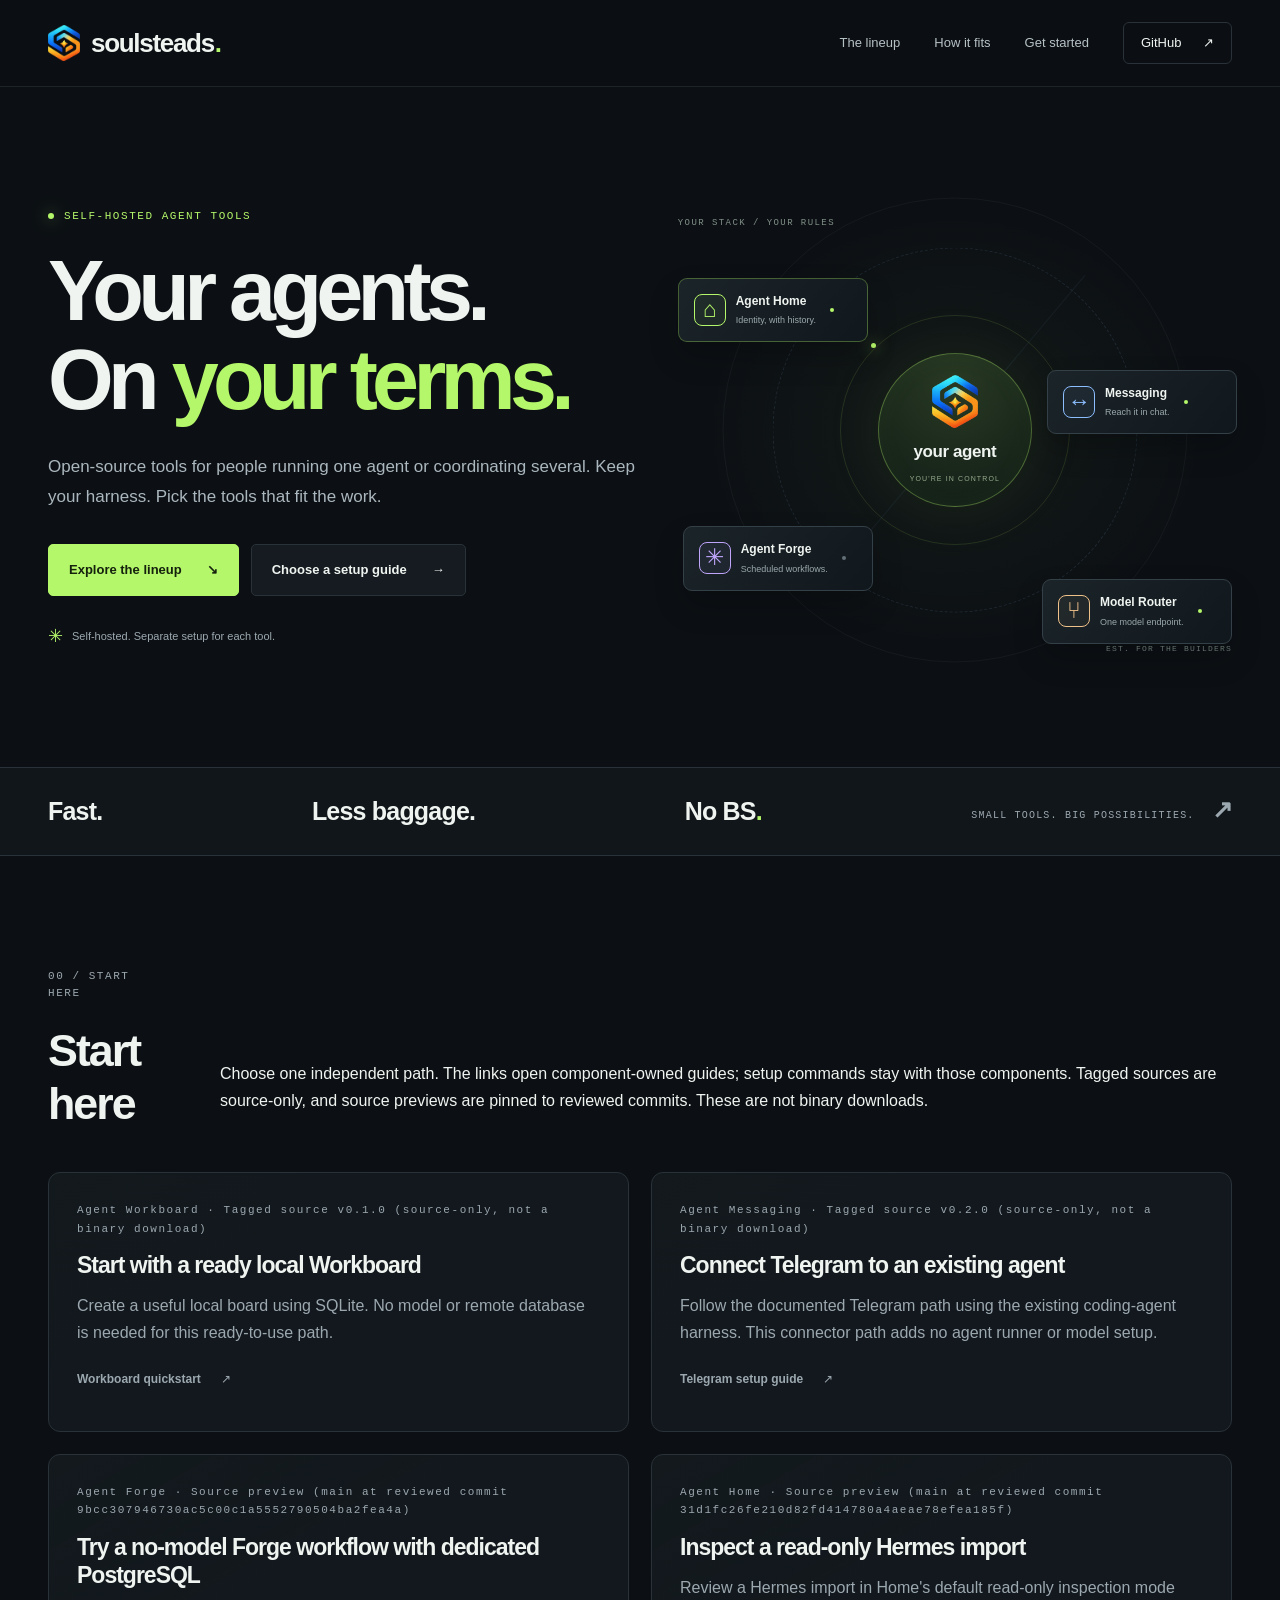
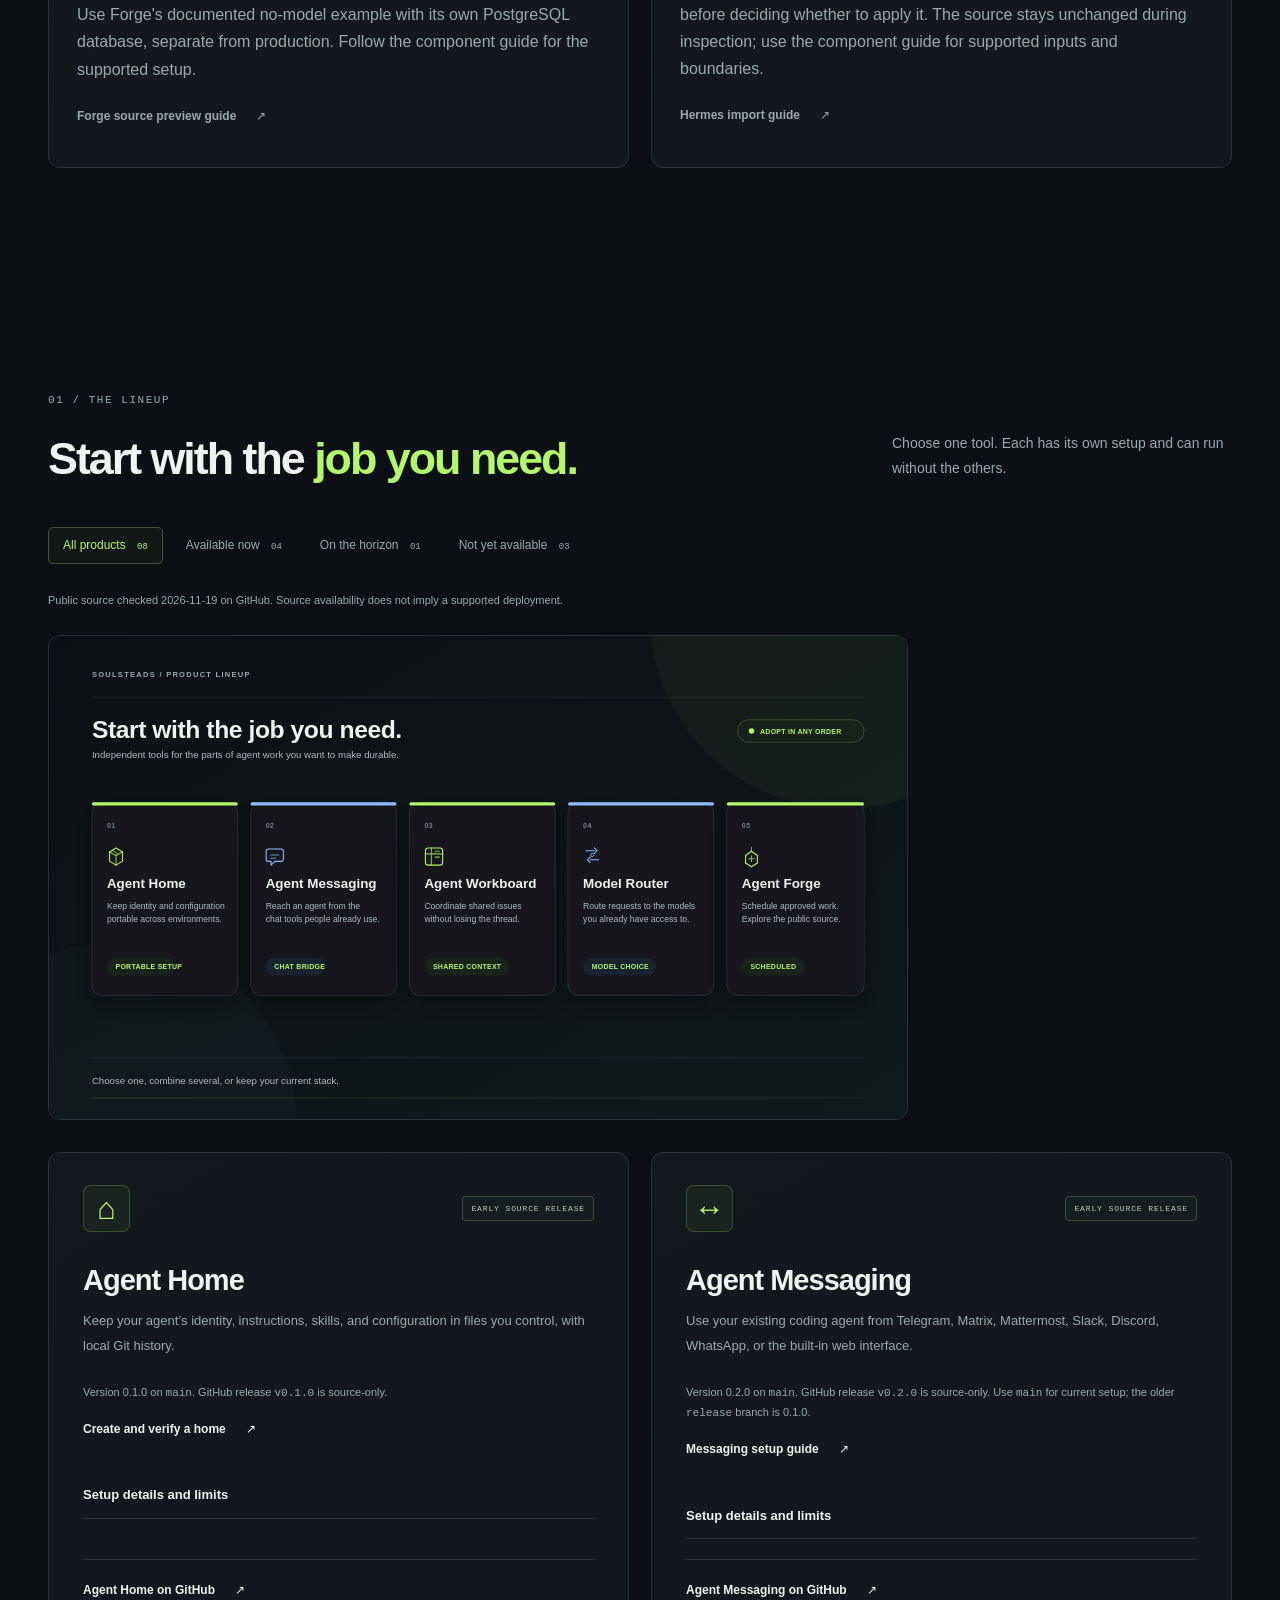
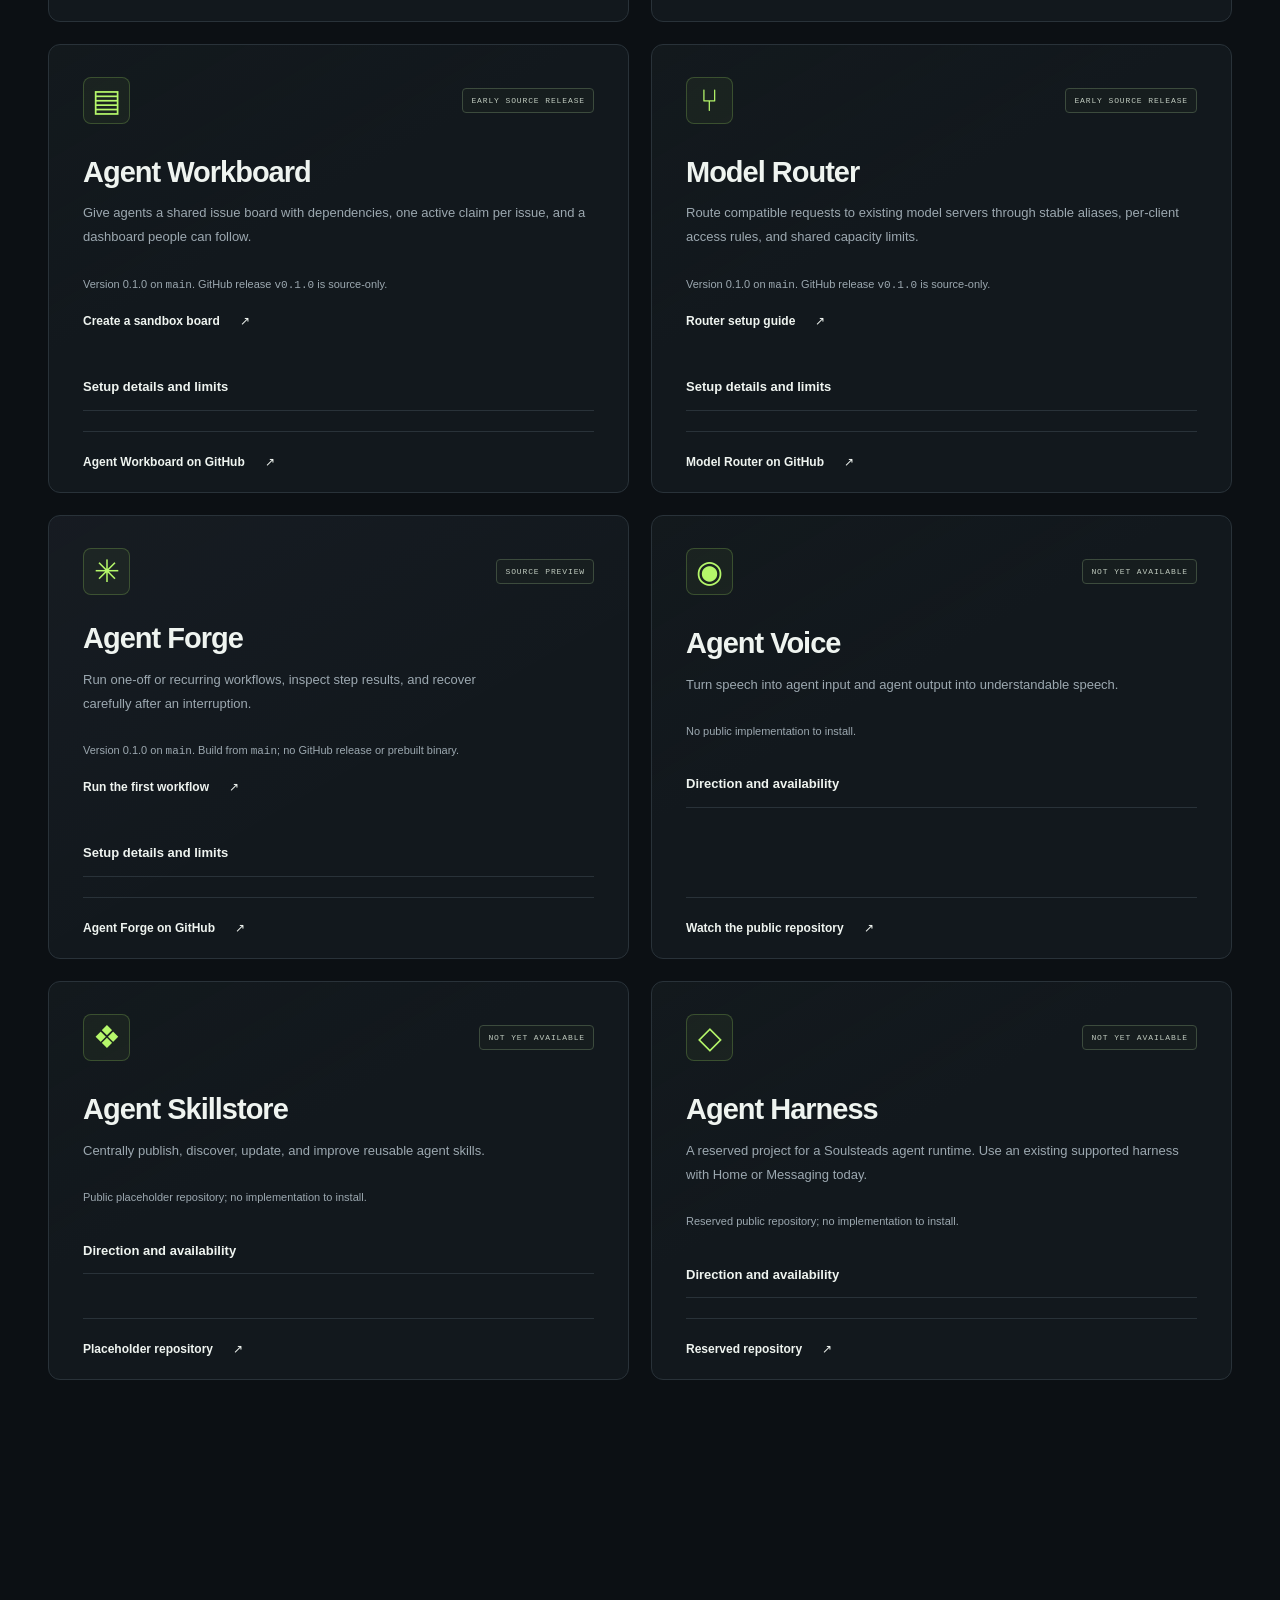
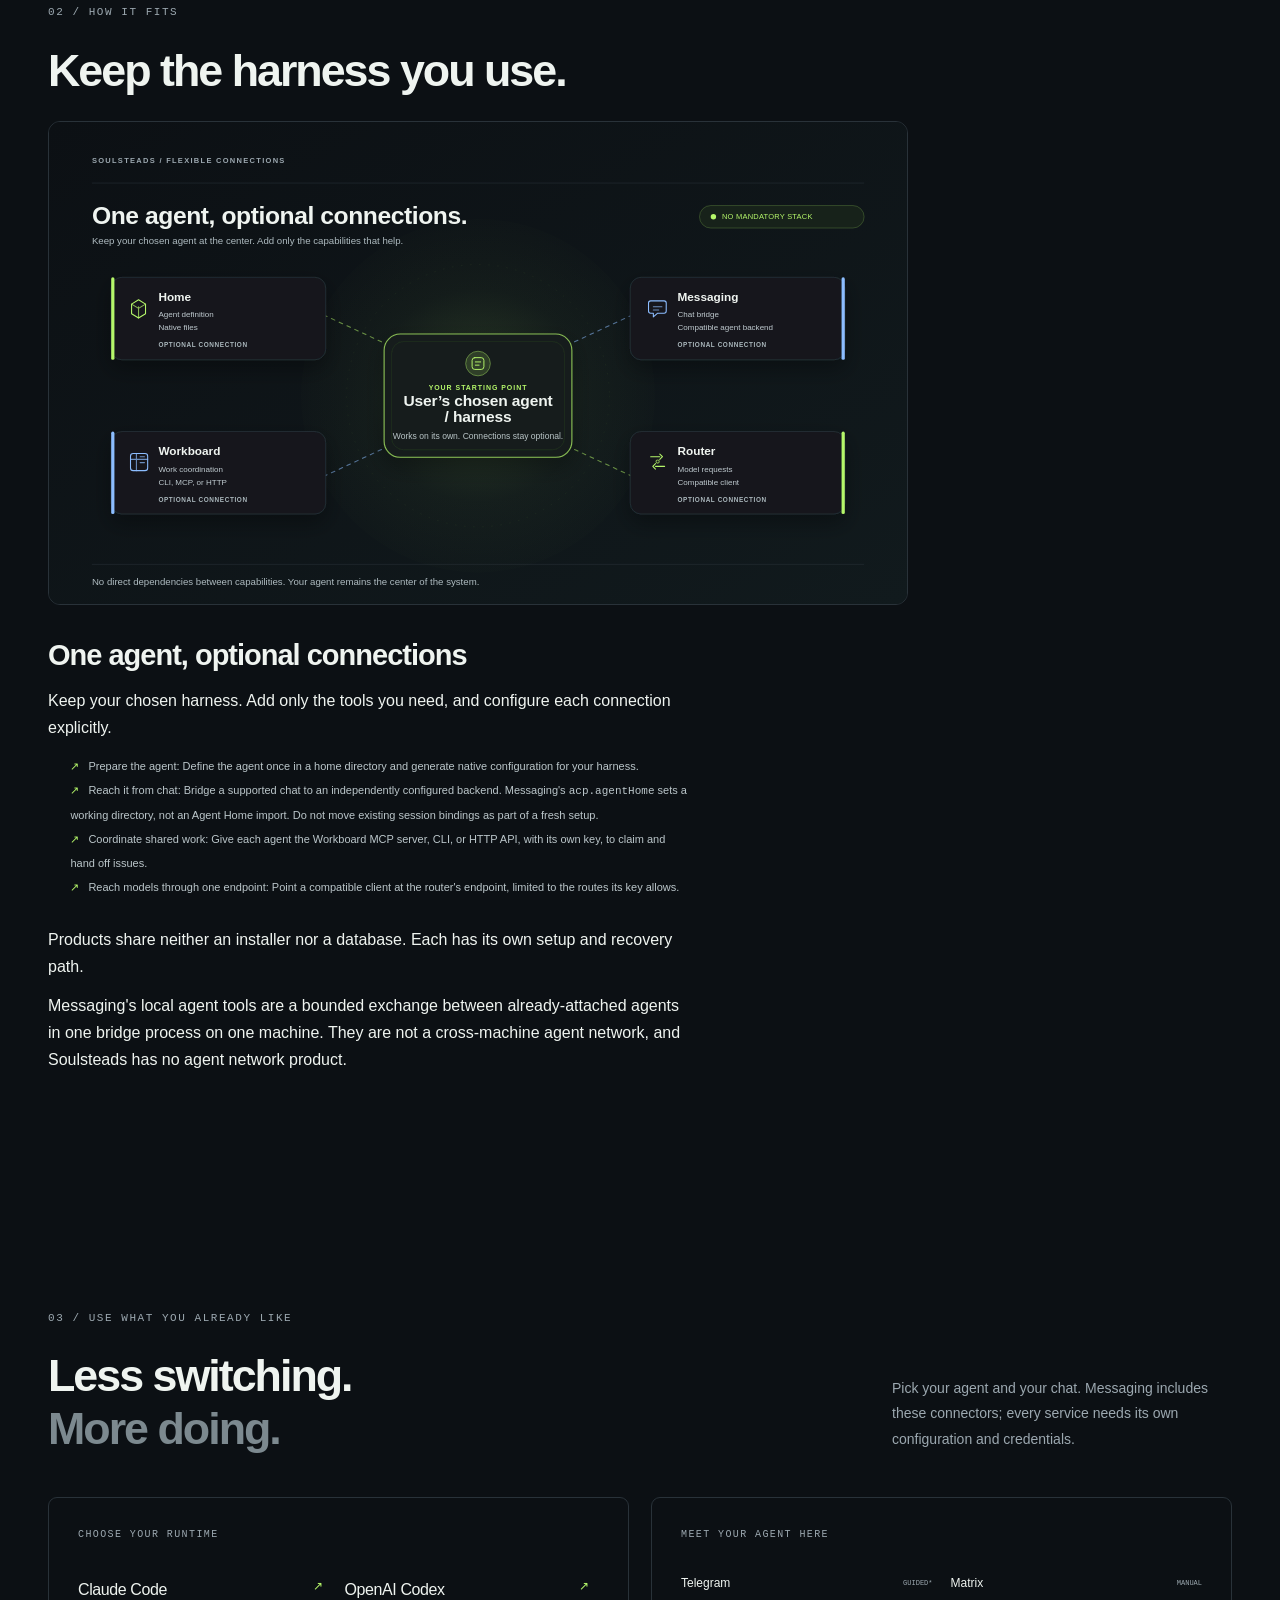
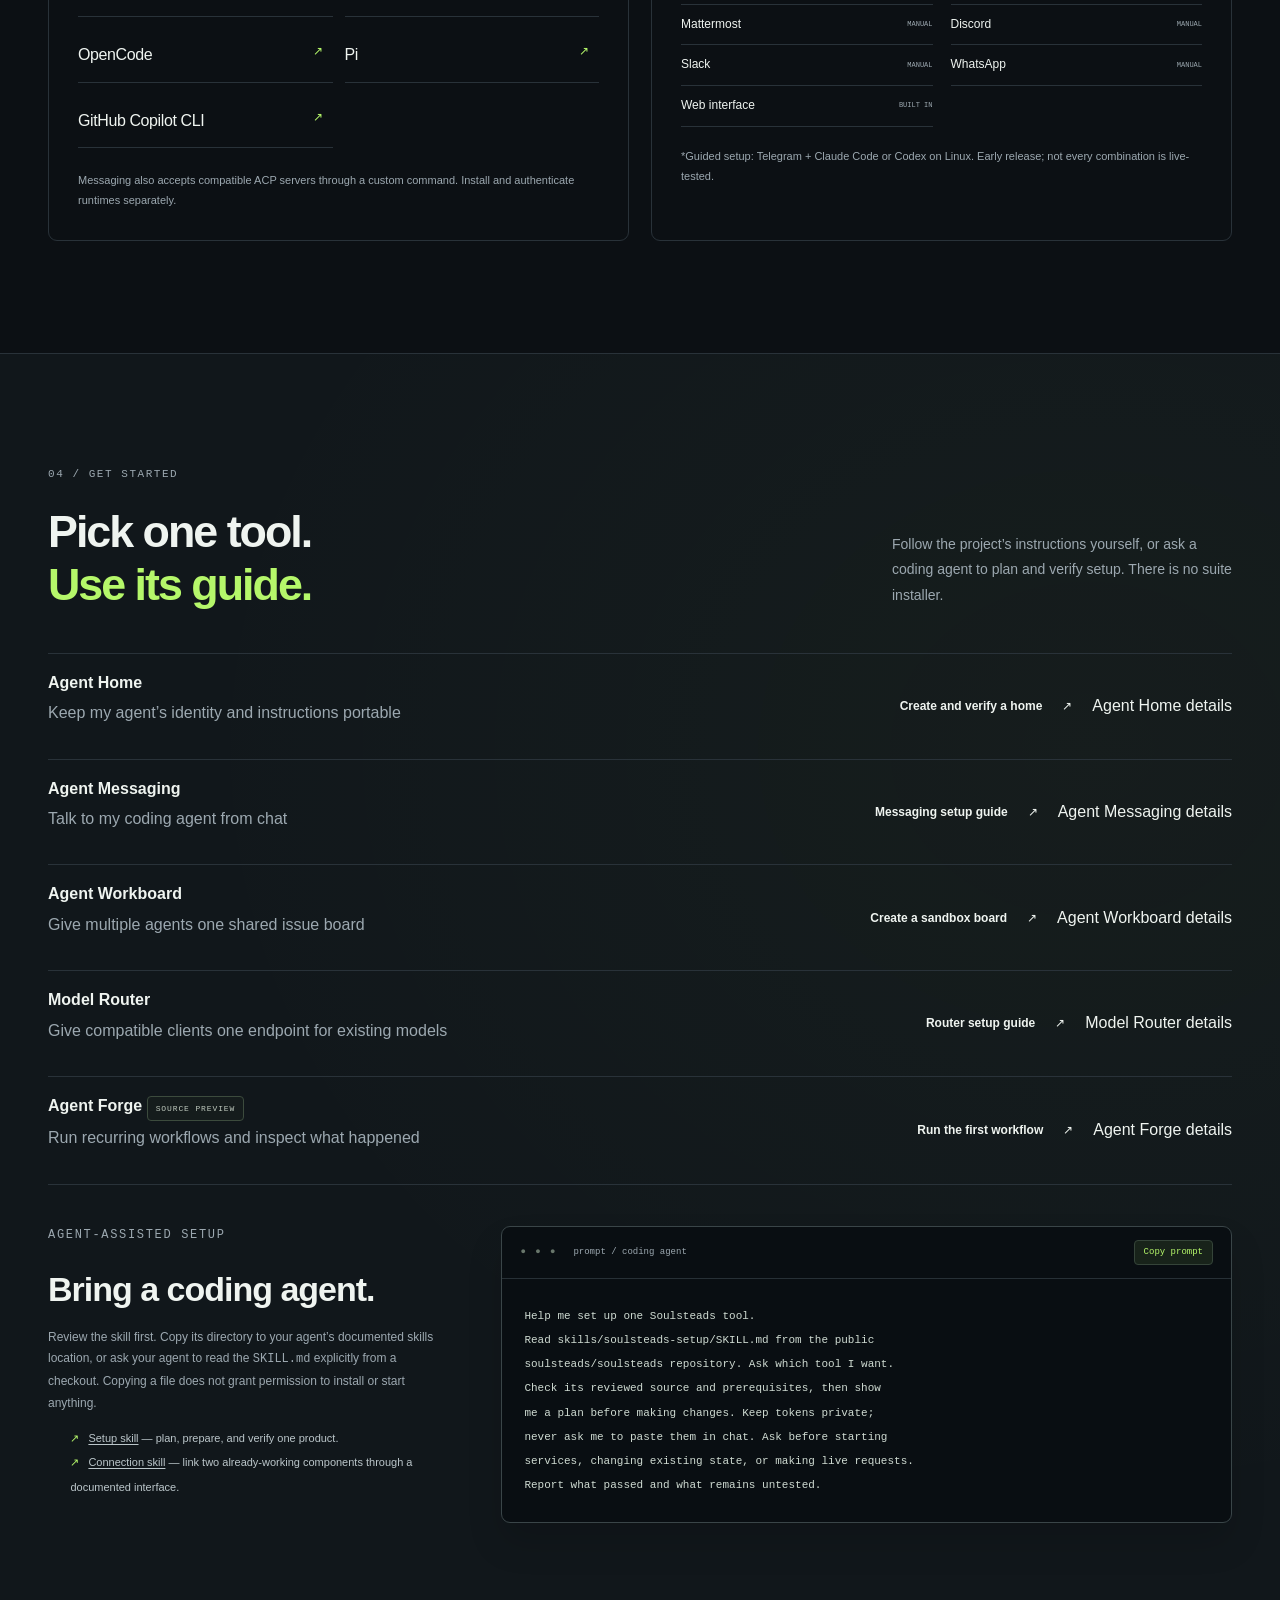
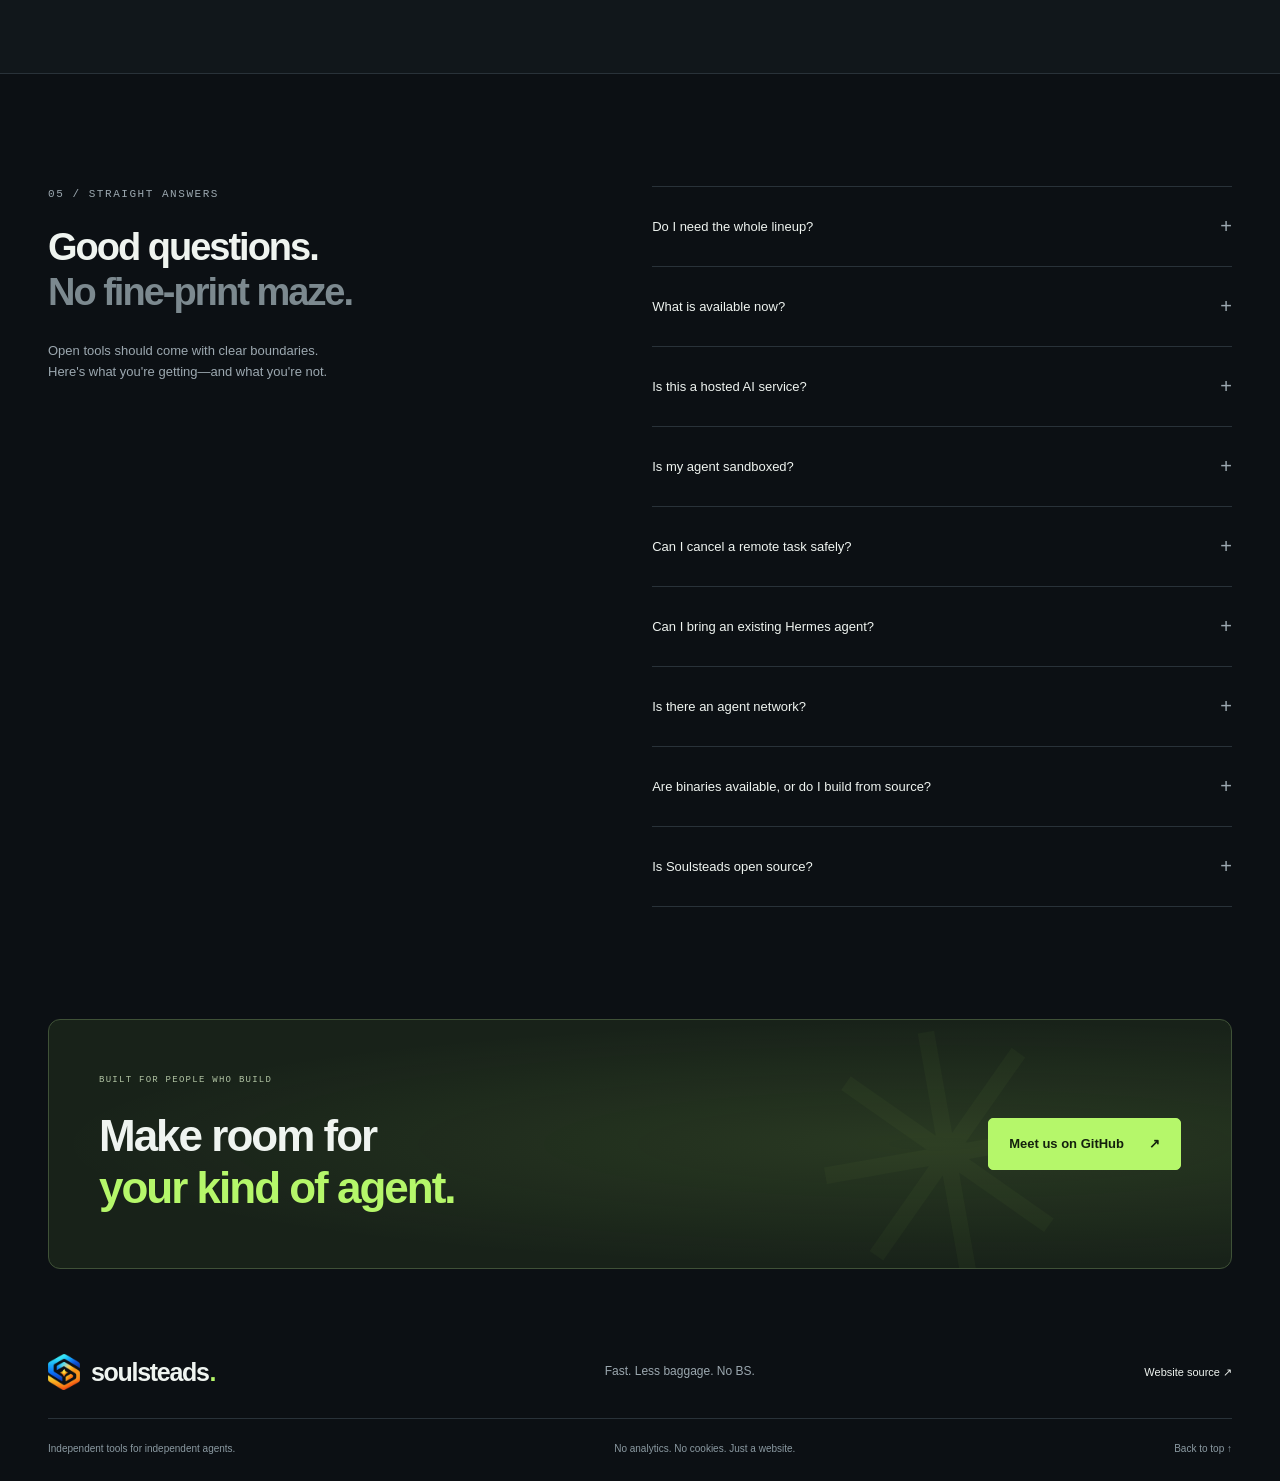
==== commit a8c94af8: "docs: add pinned Start here onboarding Share the first-run routes across the README and website. Req" ====
--- a/docs/index.html
+++ b/docs/index.html
@@ -141,6 +141,38 @@
           >
         </div>
       </div>
+      <!-- start-here -->
+<section class="section wrap start-here-section" id="start-here" aria-labelledby="start-here-title">
+    <div class="section-heading">
+      <div><p class="eyebrow">00 / START HERE</p><h2 id="start-here-title">Start here</h2></div>
+      <p>Choose one independent path. The links open component-owned guides; setup commands stay with those components. Tagged sources are source-only, and source previews are pinned to reviewed commits. These are not binary downloads.</p>
+    </div>
+    <div class="start-here-grid"><article class="start-here-card" data-journey="workboard-sqlite" data-source="tagged">
+      <p class="eyebrow">Agent Workboard · Tagged source v0.1.0 (source-only, not a binary download)</p>
+      <h3>Start with a ready local Workboard</h3>
+      <p>Create a useful local board using SQLite. No model or remote database is needed for this ready-to-use path.</p>
+      <p class="card-guide"><a class="text-link" href="https://github.com/soulsteads/soulsteads-agent-workboard/blob/v0.1.0/README.md#quickstart">Workboard quickstart <span aria-hidden="true">↗</span></a></p>
+    </article>
+<article class="start-here-card" data-journey="messaging-telegram" data-source="tagged">
+      <p class="eyebrow">Agent Messaging · Tagged source v0.2.0 (source-only, not a binary download)</p>
+      <h3>Connect Telegram to an existing agent</h3>
+      <p>Follow the documented Telegram path using the existing coding-agent harness. This connector path adds no agent runner or model setup.</p>
+      <p class="card-guide"><a class="text-link" href="https://github.com/soulsteads/soulsteads-agent-messaging/blob/v0.2.0/README.md">Telegram setup guide <span aria-hidden="true">↗</span></a></p>
+    </article>
+<article class="start-here-card" data-journey="forge-postgres" data-source="preview">
+      <p class="eyebrow">Agent Forge · Source preview (main at reviewed commit 9bcc307946730ac5c00c1a5552790504ba2fea4a)</p>
+      <h3>Try a no-model Forge workflow with dedicated PostgreSQL</h3>
+      <p>Use Forge's documented no-model example with its own PostgreSQL database, separate from production. Follow the component guide for the supported setup.</p>
+      <p class="card-guide"><a class="text-link" href="https://github.com/soulsteads/soulsteads-agent-forge/blob/9bcc307946730ac5c00c1a5552790504ba2fea4a/README.md">Forge source preview guide <span aria-hidden="true">↗</span></a></p>
+    </article>
+<article class="start-here-card" data-journey="home-hermes-import" data-source="preview">
+      <p class="eyebrow">Agent Home · Source preview (main at reviewed commit 31d1fc26fe210d82fd414780a4aeae78efea185f)</p>
+      <h3>Inspect a read-only Hermes import</h3>
+      <p>Review a Hermes import in Home's default read-only inspection mode before deciding whether to apply it. The source stays unchanged during inspection; use the component guide for supported inputs and boundaries.</p>
+      <p class="card-guide"><a class="text-link" href="https://github.com/soulsteads/soulsteads-agent-home/blob/31d1fc26fe210d82fd414780a4aeae78efea185f/docs/hermes-import.md">Hermes import guide <span aria-hidden="true">↗</span></a></p>
+    </article></div>
+  </section>
+<!-- end-start-here -->
       <section
         id="products"
         class="section wrap"
@@ -168,14 +200,14 @@
           ><button data-filter="available" aria-pressed="false">
             Available now <span>04</span></button
           ><button data-filter="preview" aria-pressed="false">
-            Source previews <span>02</span></button
-          ><button data-filter="planned" aria-pressed="false">Not yet available <span>02</span></button><span id="filter-status" class="sr-only" role="status"></span>
+            On the horizon <span>01</span></button
+          ><button data-filter="planned" aria-pressed="false">Not yet available <span>03</span></button><span id="filter-status" class="sr-only" role="status"></span>
         </div>
         <!-- publication -->
 <p class="fine-print" id="lineup-publication">Public source checked 2026-11-19 on <a href="https://github.com/soulsteads">GitHub</a>. Source availability does not imply a supported deployment.</p>
 <!-- end-publication -->
         <figure class="marketing-figure lineup-figure">
-          <img src="assets/lineup-map.svg" width="1600" height="900" loading="lazy" alt="Five tools for agent setup, messaging, coordination, routing, and scheduling. See the product cards for the full lineup." />
+          <img src="assets/lineup-map.svg" width="1600" height="900" loading="lazy" alt="Five public-source tools, each solving a different job. Agent Forge is a source preview." />
         </figure>
         <div class="product-grid">
 <!-- product-cards -->
@@ -277,20 +309,15 @@
 <p><strong>Not available</strong> — The public repository is empty.</p></details>
     <div class="card-bottom"><a class="text-link" href="https://github.com/soulsteads/soulsteads-agent-voice">Watch the public repository <span aria-hidden="true">↗</span></a></div>
   </article>
-<article class="product-card preview-card" data-status="preview" id="agent-skillstore">
-    <div class="card-top"><span class="product-icon mint" aria-hidden="true">❖</span><span class="badge">SOURCE PREVIEW</span></div>
-    <h3>Agent Skillstore</h3><p class="card-description">Publish, discover, and install reviewed, versioned Agent Skills.</p><p class="fine-print">Version 0.1.0 on <code>main</code>. Untagged source preview; no prebuilt binary.</p>
-    <p class="card-guide"><a class="text-link" href="https://github.com/soulsteads/soulsteads-agent-skillstore/blob/10a949a77ea0c6111e79768655b3ff0689f2ea78/README.md#install-from-source">Install from source and try the quick start <span aria-hidden="true">↗</span></a></p>
-    <details class="product-details"><summary>Setup details and limits</summary><h4>Before you start</h4><ul class="feature-list"><li>Python 3.11 or later</li><li>A source checkout and <code>uv</code> or <code>pip</code></li></ul>
-<h4>Published capabilities</h4><ul class="feature-list"><li>Publish reviewed skill versions and inspect changes before installing.</li><li>Protect local edits and roll back or restore installed skills.</li></ul>
+<article class="product-card" data-status="planned" id="agent-skillstore">
+    <div class="card-top"><span class="product-icon mint" aria-hidden="true">❖</span><span class="badge">NOT YET AVAILABLE</span></div>
+    <h3>Agent Skillstore</h3><p class="card-description">Centrally publish, discover, update, and improve reusable agent skills.</p><p class="fine-print">Public placeholder repository; no implementation to install.</p>
+
+    <details class="product-details"><summary>Direction and availability</summary><h4>Proposed direction</h4><ul class="feature-list"><li>Discovery, validation, reviewed version publication, and installation of ordinary, portable Agent Skills packages.</li><li>Update inspection that protects local changes, and recovery from a bad update.</li><li>Improvement proposals that need validation and review before publication. Adoption stays selective.</li></ul>
 <h4>What it owns</h4><ul class="feature-list"><li>Skill distribution and release history</li></ul>
 <h4>What stays separate</h4><ul class="feature-list"><li>The agent's identity, permissions, or active session</li><li>Any requirement to use Agent Home</li></ul>
-<h4>Current limits</h4><ul class="feature-list"><li>Linux-tested source preview; macOS qualification is pending.</li><li>The local quick start needs no harness or model account. Installing a skill copies files; it does not execute them.</li></ul>
-
-    <h4>Try a local skill registry</h4>
-
-    <p>From the pinned source checkout, install the CLI and follow the disposable quick start. No shared registry or changes to your harness are needed.</p><a class="text-link" href="https://github.com/soulsteads/soulsteads-agent-skillstore/blob/10a949a77ea0c6111e79768655b3ff0689f2ea78/README.md#install-from-source">Install from source and try the quick start <span aria-hidden="true">↗</span></a></details>
-    <div class="card-bottom"><a class="text-link" href="https://github.com/soulsteads/soulsteads-agent-skillstore">Agent Skillstore on GitHub <span aria-hidden="true">↗</span></a></div>
+<p><strong>Not available</strong> — The public repository contains a license and Git ignore file, but no implementation or setup guide.</p></details>
+    <div class="card-bottom"><a class="text-link" href="https://github.com/soulsteads/soulsteads-agent-skillstore">Placeholder repository <span aria-hidden="true">↗</span></a></div>
   </article>
 <article class="product-card" data-status="planned" id="agent-harness">
     <div class="card-top"><span class="product-icon mint" aria-hidden="true">◇</span><span class="badge">NOT YET AVAILABLE</span></div>
@@ -390,8 +417,7 @@
 <li><div><strong>Agent Messaging</strong><p>Talk to my coding agent from chat</p></div><div><a class="text-link" href="https://github.com/soulsteads/soulsteads-agent-messaging/blob/main/docs/SETUP.md">Messaging setup guide <span aria-hidden="true">↗</span></a><a href="#agent-messaging">Agent Messaging details</a></div></li>
 <li><div><strong>Agent Workboard</strong><p>Give multiple agents one shared issue board</p></div><div><a class="text-link" href="https://github.com/soulsteads/soulsteads-agent-workboard#quickstart">Create a sandbox board <span aria-hidden="true">↗</span></a><a href="#agent-workboard">Agent Workboard details</a></div></li>
 <li><div><strong>Model Router</strong><p>Give compatible clients one endpoint for existing models</p></div><div><a class="text-link" href="https://github.com/soulsteads/soulsteads-model-router/blob/main/docs/SETUP.md">Router setup guide <span aria-hidden="true">↗</span></a><a href="#model-router">Model Router details</a></div></li>
-<li><div><strong>Agent Forge</strong> <span class="badge">SOURCE PREVIEW</span><p>Run recurring workflows and inspect what happened</p></div><div><a class="text-link" href="https://github.com/soulsteads/soulsteads-agent-forge#quick-start">Run the first workflow <span aria-hidden="true">↗</span></a><a href="#agent-forge">Agent Forge details</a></div></li>
-<li><div><strong>Agent Skillstore</strong> <span class="badge">SOURCE PREVIEW</span><p>Publish, find, and update agent skills with clear versions</p></div><div><a class="text-link" href="https://github.com/soulsteads/soulsteads-agent-skillstore/blob/10a949a77ea0c6111e79768655b3ff0689f2ea78/README.md#install-from-source">Install from source and try the quick start <span aria-hidden="true">↗</span></a><a href="#agent-skillstore">Agent Skillstore details</a></div></li></ul>
+<li><div><strong>Agent Forge</strong> <span class="badge">SOURCE PREVIEW</span><p>Run recurring workflows and inspect what happened</p></div><div><a class="text-link" href="https://github.com/soulsteads/soulsteads-agent-forge#quick-start">Run the first workflow <span aria-hidden="true">↗</span></a><a href="#agent-forge">Agent Forge details</a></div></li></ul>
 <!-- end-setup-links -->
           <div class="quickstart">
             <div class="setup-copy">
@@ -436,14 +462,14 @@
         <div class="faq-list">
 <!-- faq-items -->
 <details><summary>Do I need the whole lineup?<span aria-hidden="true">+</span></summary><p>No. Every product is meant to be useful on its own; start with one and add another only if it helps. Independence does not mean no dependencies: Messaging needs a harness and a chat account, and Model Router needs an inference server. It means those needs never force you to adopt the rest of Soulsteads.</p></details>
-<details><summary>What is available now?<span aria-hidden="true">+</span></summary><p>Agent Home, Agent Messaging, Agent Workboard, Model Router, Agent Forge, Agent Skillstore have public source and setup guides. Agent Forge is an early preview. Agent Skillstore is an early preview. Agent Voice, Agent Harness have no public implementation to install.</p></details>
+<details><summary>What is available now?<span aria-hidden="true">+</span></summary><p>Agent Home, Agent Messaging, Agent Workboard, Model Router, Agent Forge have public source and setup guides. Agent Forge is an early preview. Agent Voice, Agent Skillstore, Agent Harness have no public implementation to install.</p></details>
 <details><summary>Is this a hosted AI service?<span aria-hidden="true">+</span></summary><p>No. The published tools run on your machine. You bring your own harness, model access, chat accounts, and credentials. Your model and messaging providers' costs and privacy policies still apply.</p></details>
 <details><summary>Is my agent sandboxed?<span aria-hidden="true">+</span></summary><p>No. Agent Home and Agent Messaging do not sandbox your agent: it keeps its machine permissions. Keep secrets out of tracked files, and use an account and workspace you are comfortable giving the agent.</p></details>
 <details><summary>Can I cancel a remote task safely?<span aria-hidden="true">+</span></summary><p>Messaging's <code>/cancel</code> is not a kill switch. In the known Codex cancellation case a shell process can keep running, and unattended remote command execution is not qualified. Read the Messaging README before connecting a powerful agent.</p></details>
 <details><summary>Can I bring an existing Hermes agent?<span aria-hidden="true">+</span></summary><p>Agent Home has an optional Hermes importer. Inspect an explicitly selected source first; applying creates a fresh home, not a live messaging cutover. Unsupported settings are reported, and incomplete imports need acknowledgement.</p><a class="text-link" href="https://github.com/soulsteads/soulsteads-agent-home/blob/main/docs/hermes-import.md">Read the import guide <span aria-hidden="true">↗</span></a></details>
 <details><summary>Is there an agent network?<span aria-hidden="true">+</span></summary><p>No. Messaging's optional local agent tools let one conversation ask another already-attached agent on the same machine a question, with nothing queued and no cross-machine delivery. A separate agent network is a possible future decision, not a product.</p></details>
-<details><summary>Are binaries available, or do I build from source?<span aria-hidden="true">+</span></summary><p>GitHub releases for Agent Home, Agent Messaging, Agent Workboard, Model Router are source-only. Agent Forge, Agent Skillstore can be built from public source but have no tagged release. No prebuilt release assets were listed for these tools.</p></details>
-<details><summary>Is Soulsteads open source?<span aria-hidden="true">+</span></summary><p>Agent Home: Apache 2.0; Agent Messaging: Apache 2.0; Agent Workboard: Apache 2.0; Model Router: Apache 2.0; Agent Forge: Apache 2.0; Agent Skillstore: Apache 2.0. See each repository’s license and notices.</p></details>
+<details><summary>Are binaries available, or do I build from source?<span aria-hidden="true">+</span></summary><p>GitHub releases for Agent Home, Agent Messaging, Agent Workboard, Model Router are source-only. Agent Forge can be built from public source but has no tagged release. No prebuilt release assets were listed for these tools.</p></details>
+<details><summary>Is Soulsteads open source?<span aria-hidden="true">+</span></summary><p>Agent Home: Apache 2.0; Agent Messaging: Apache 2.0; Agent Workboard: Apache 2.0; Model Router: Apache 2.0; Agent Forge: Apache 2.0. See each repository’s license and notices.</p></details>
 <!-- end-faq-items -->
 </div>
       </section>
--- a/docs/assets/style.css
+++ b/docs/assets/style.css
@@ -528,6 +528,32 @@
   display: grid;
   grid-template-columns: 1fr 1fr;
   gap: 22px;
+}
+.start-here-grid {
+  display: grid;
+  grid-template-columns: repeat(2, minmax(0, 1fr));
+  gap: 22px;
+}
+.start-here-card {
+  padding: 28px;
+  border: 1px solid var(--line);
+  border-radius: 12px;
+  background: linear-gradient(150deg, #17201e22, transparent 40%), var(--panel);
+}
+.start-here-card .eyebrow {
+  margin-bottom: 14px;
+}
+.start-here-card h3 {
+  margin: 0 0 12px;
+  font-size: 23px;
+  line-height: 1.2;
+}
+.start-here-card p {
+  color: var(--muted);
+  line-height: 1.7;
+}
+.start-here-card .card-guide {
+  margin-top: 18px;
 }
 .product-card {
   padding: 32px 34px 0;
@@ -1594,6 +1620,13 @@
     grid-template-columns: 1fr;
     gap: 18px;
   }
+  .start-here-grid {
+    grid-template-columns: 1fr;
+    gap: 18px;
+  }
+  .start-here-card {
+    padding: 24px 22px;
+  }
   .product-card {
     padding: 26px 25px 0;
   }
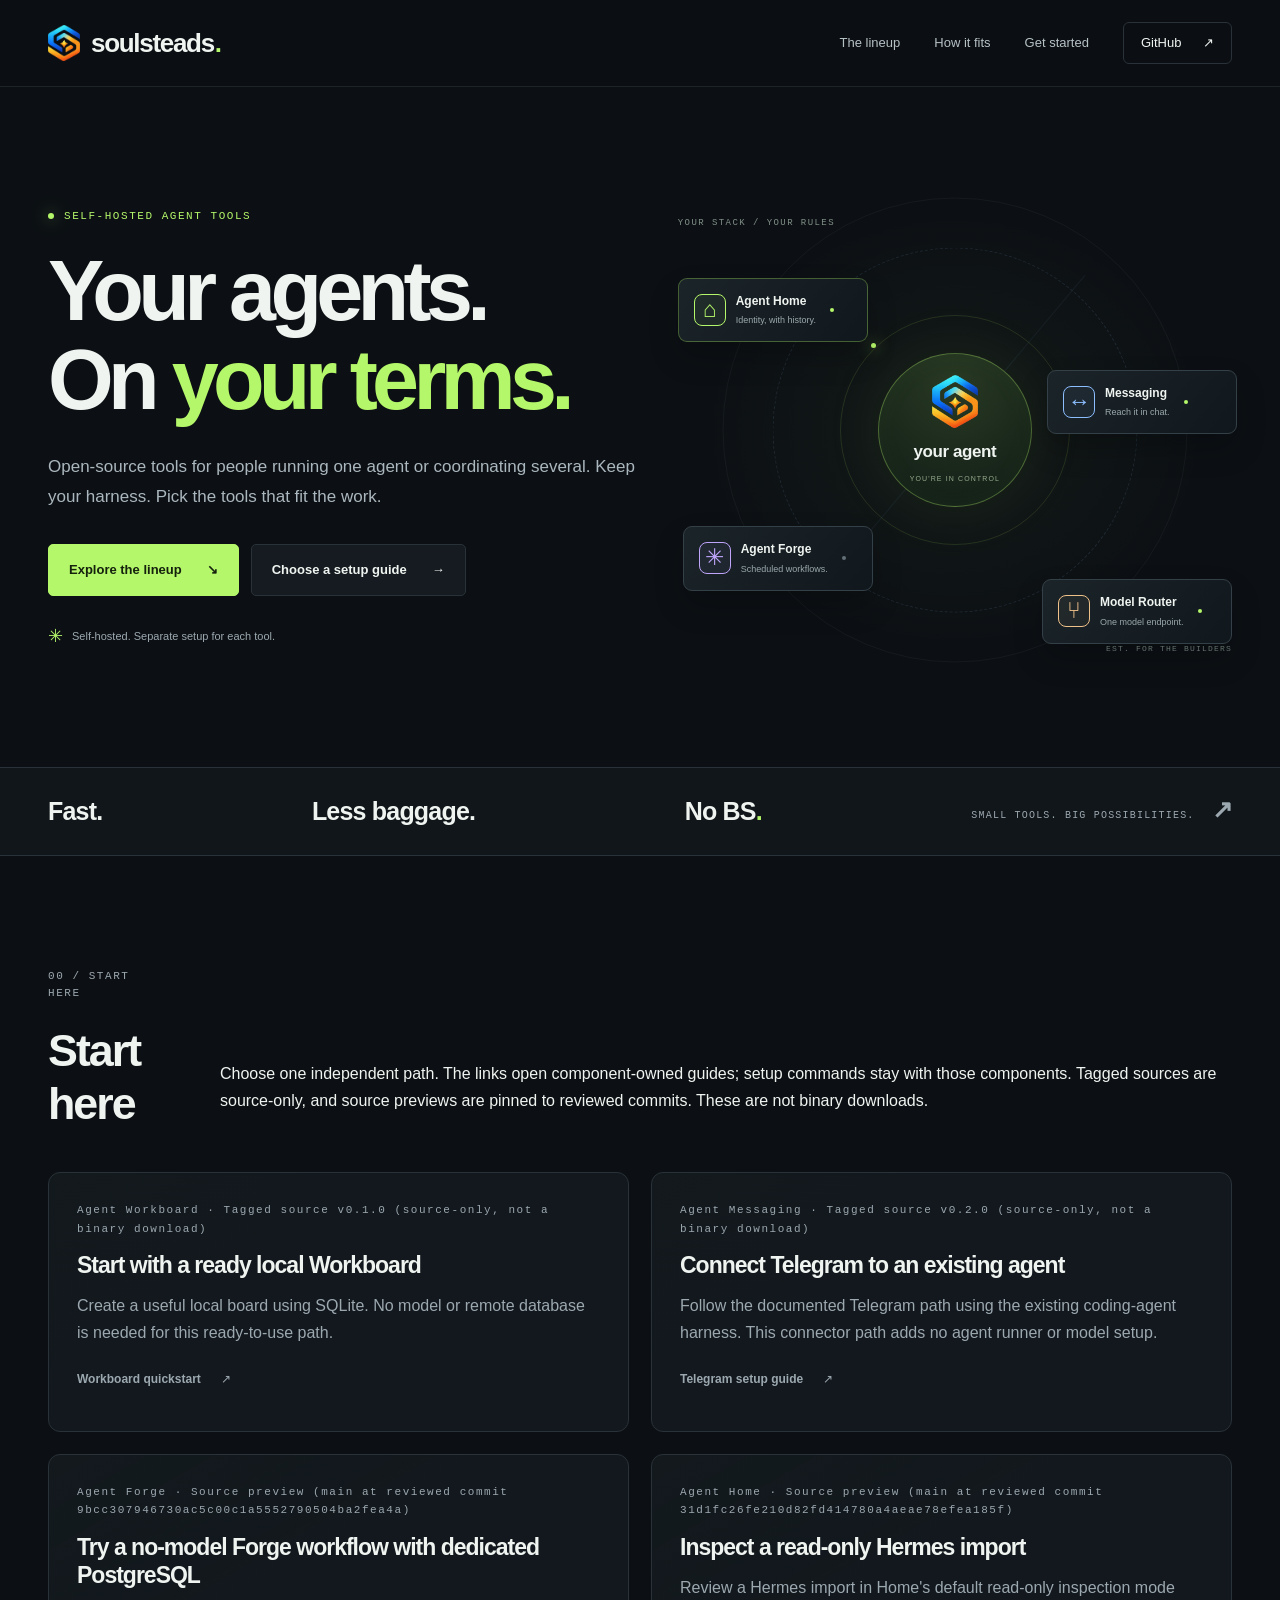
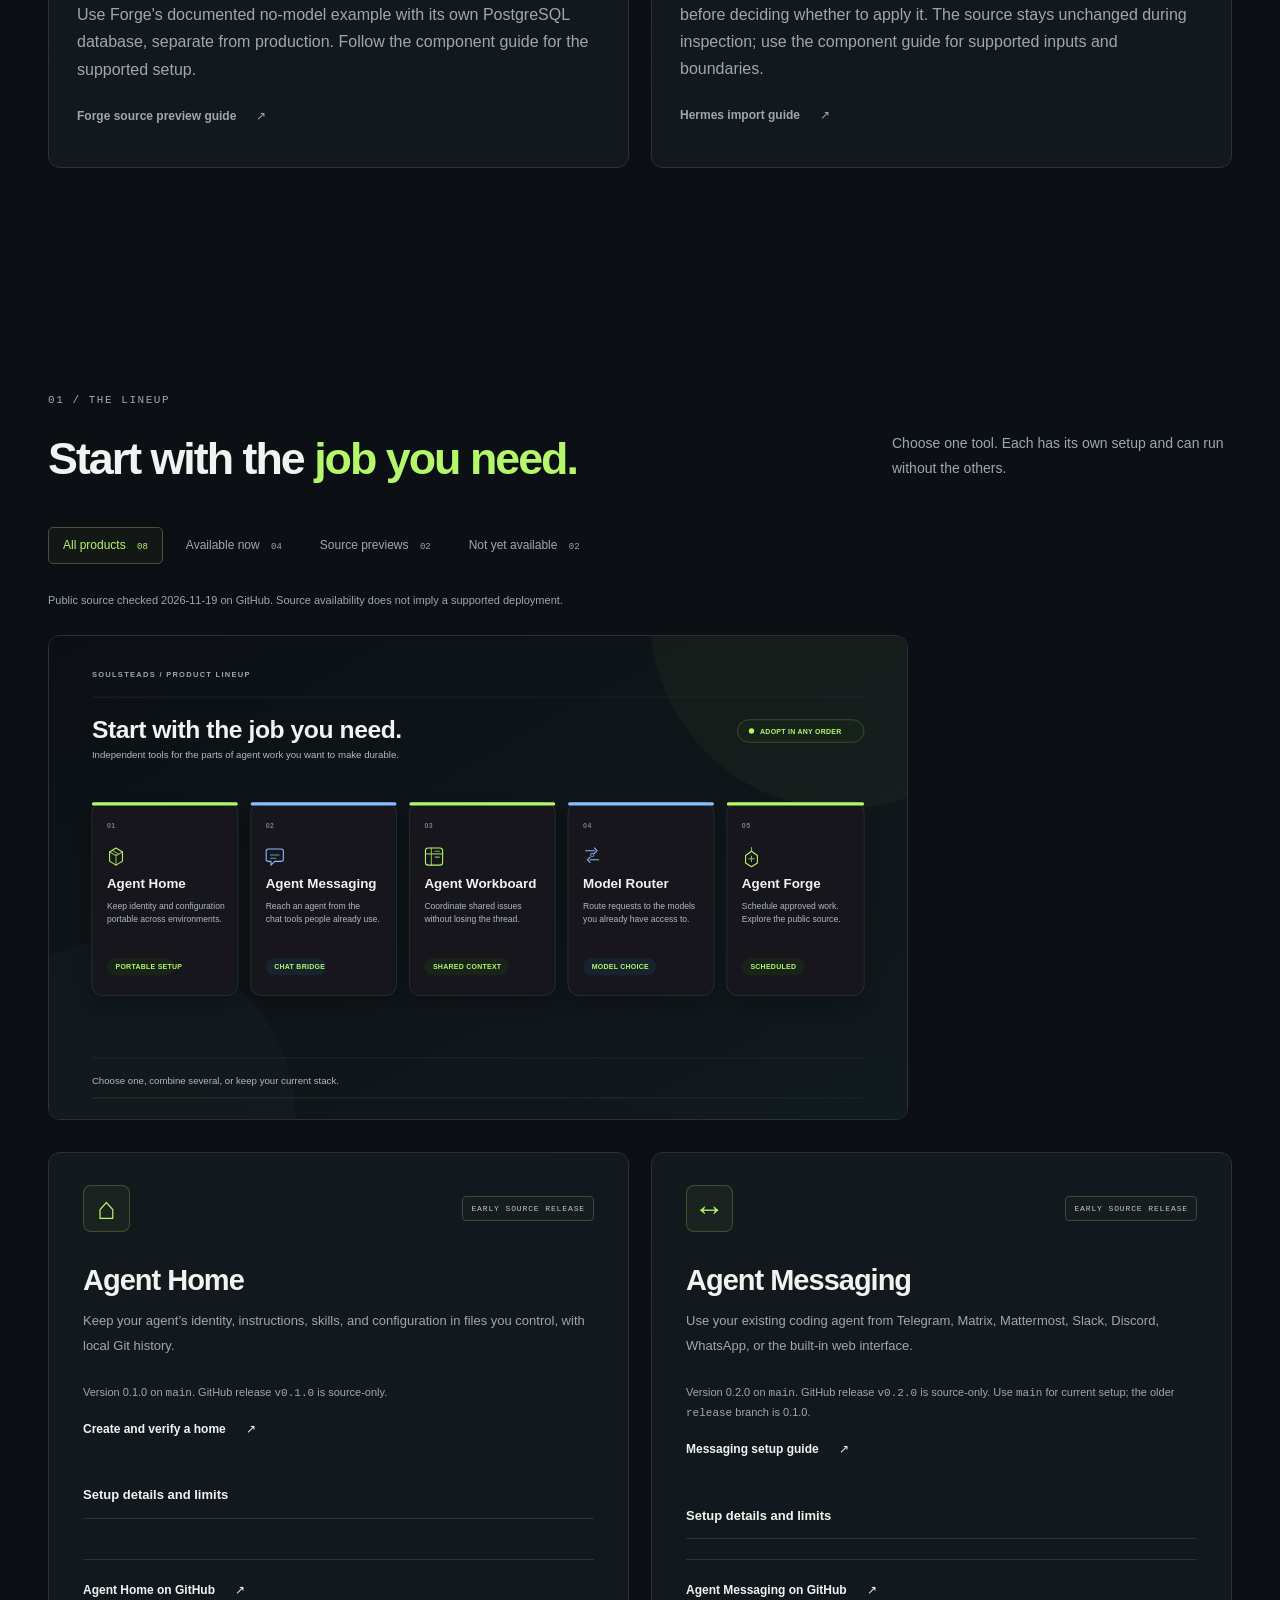
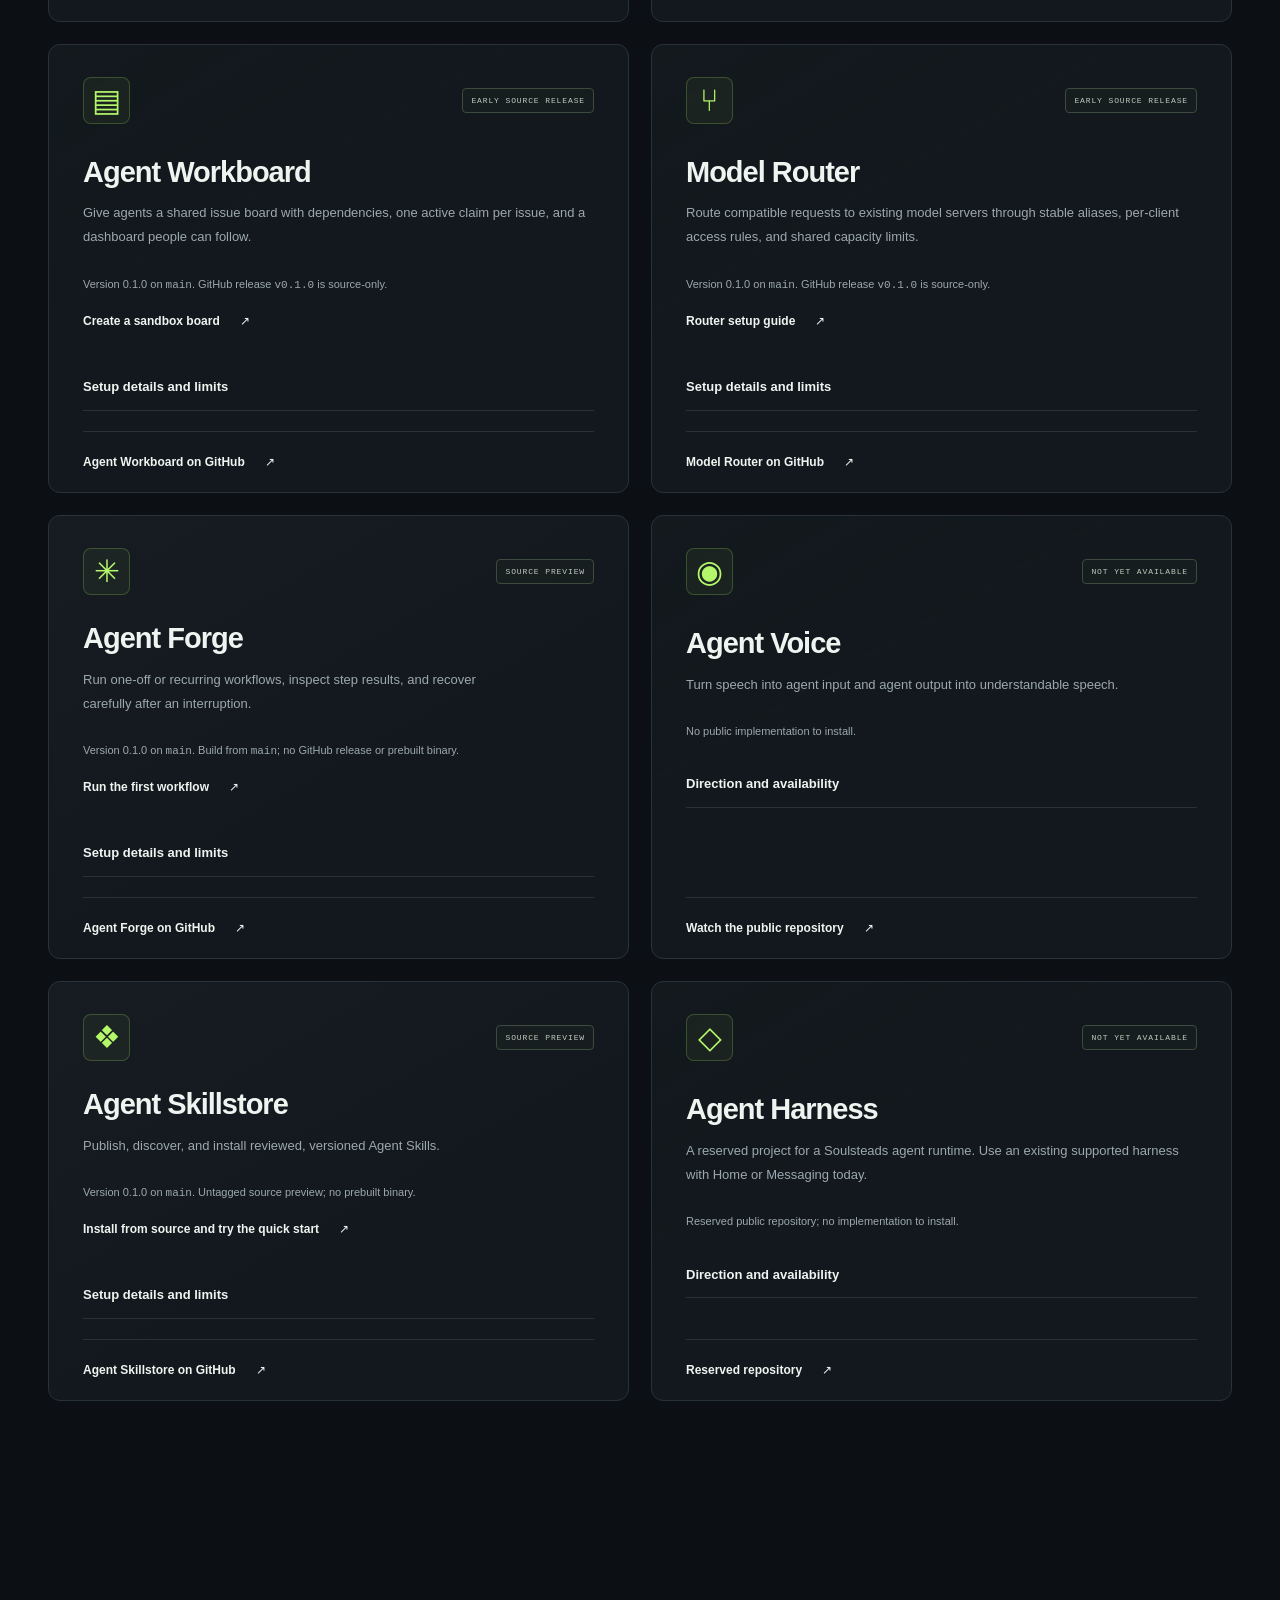
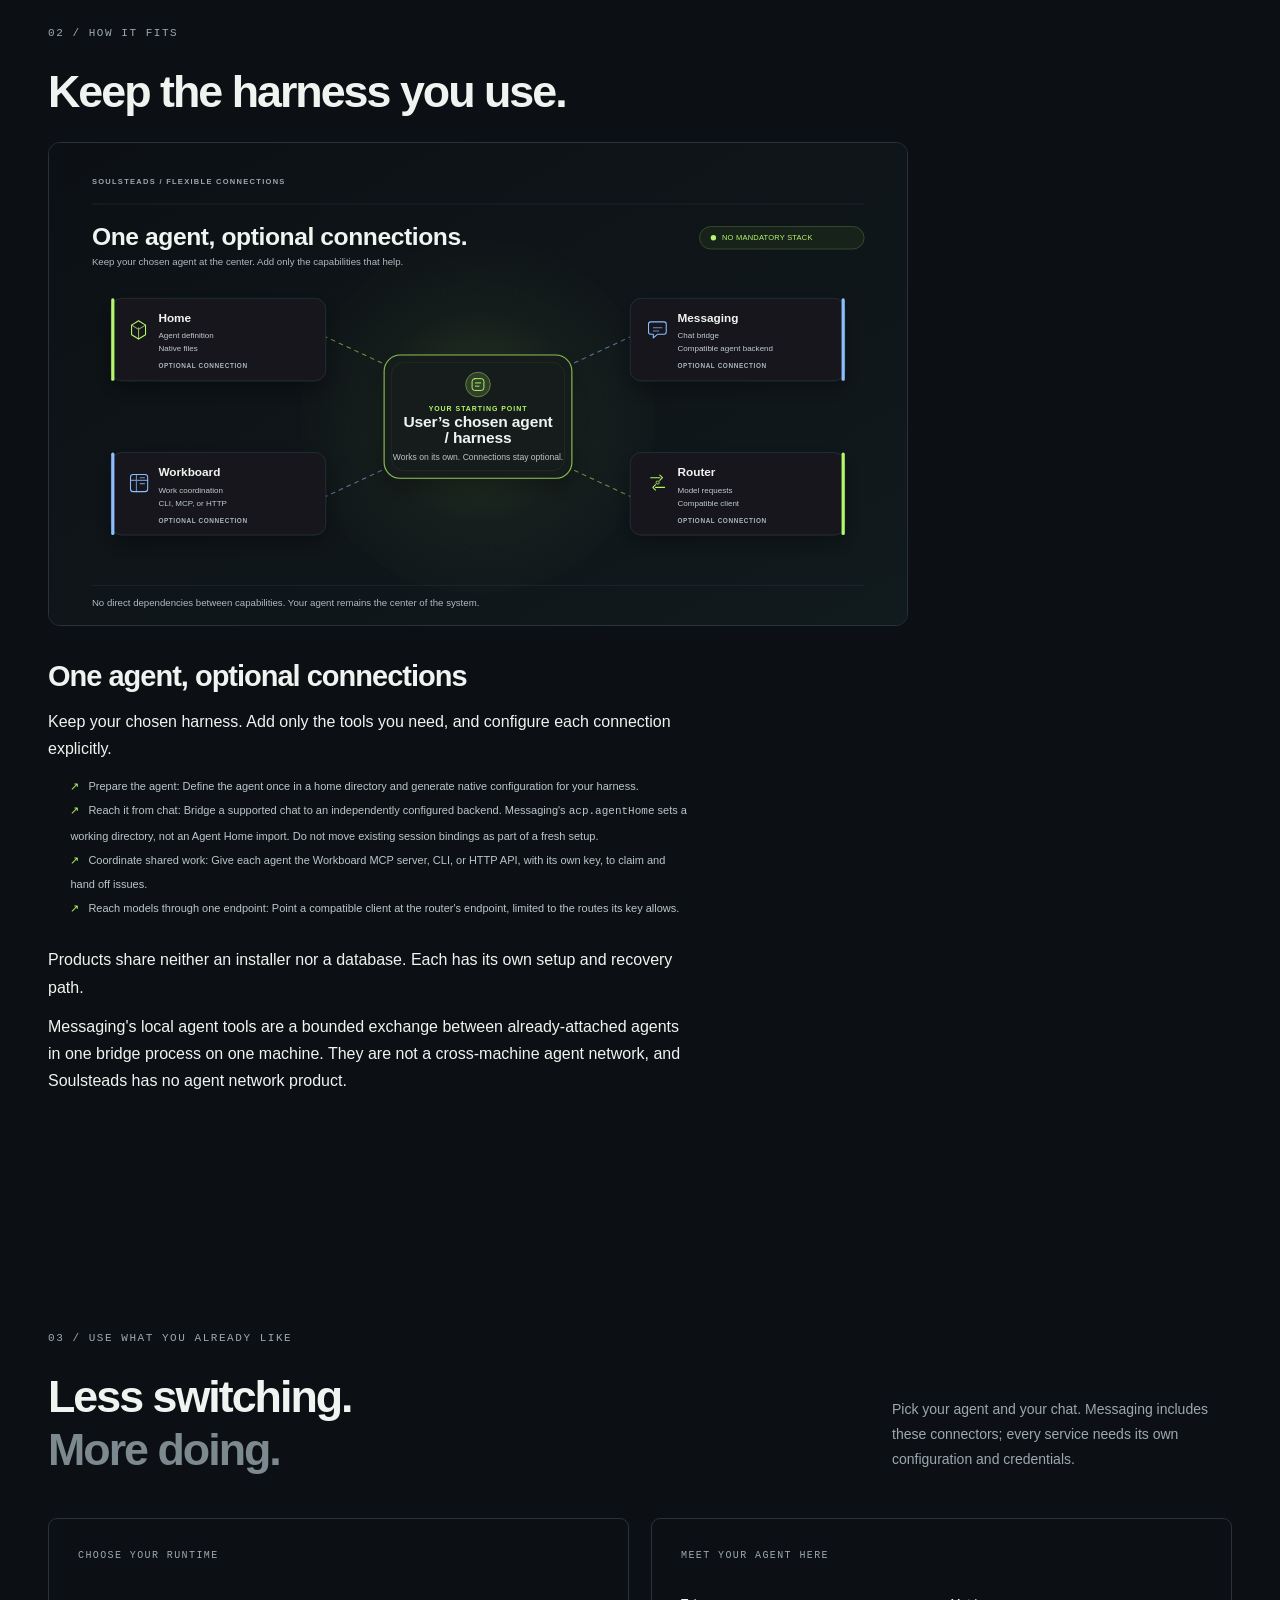
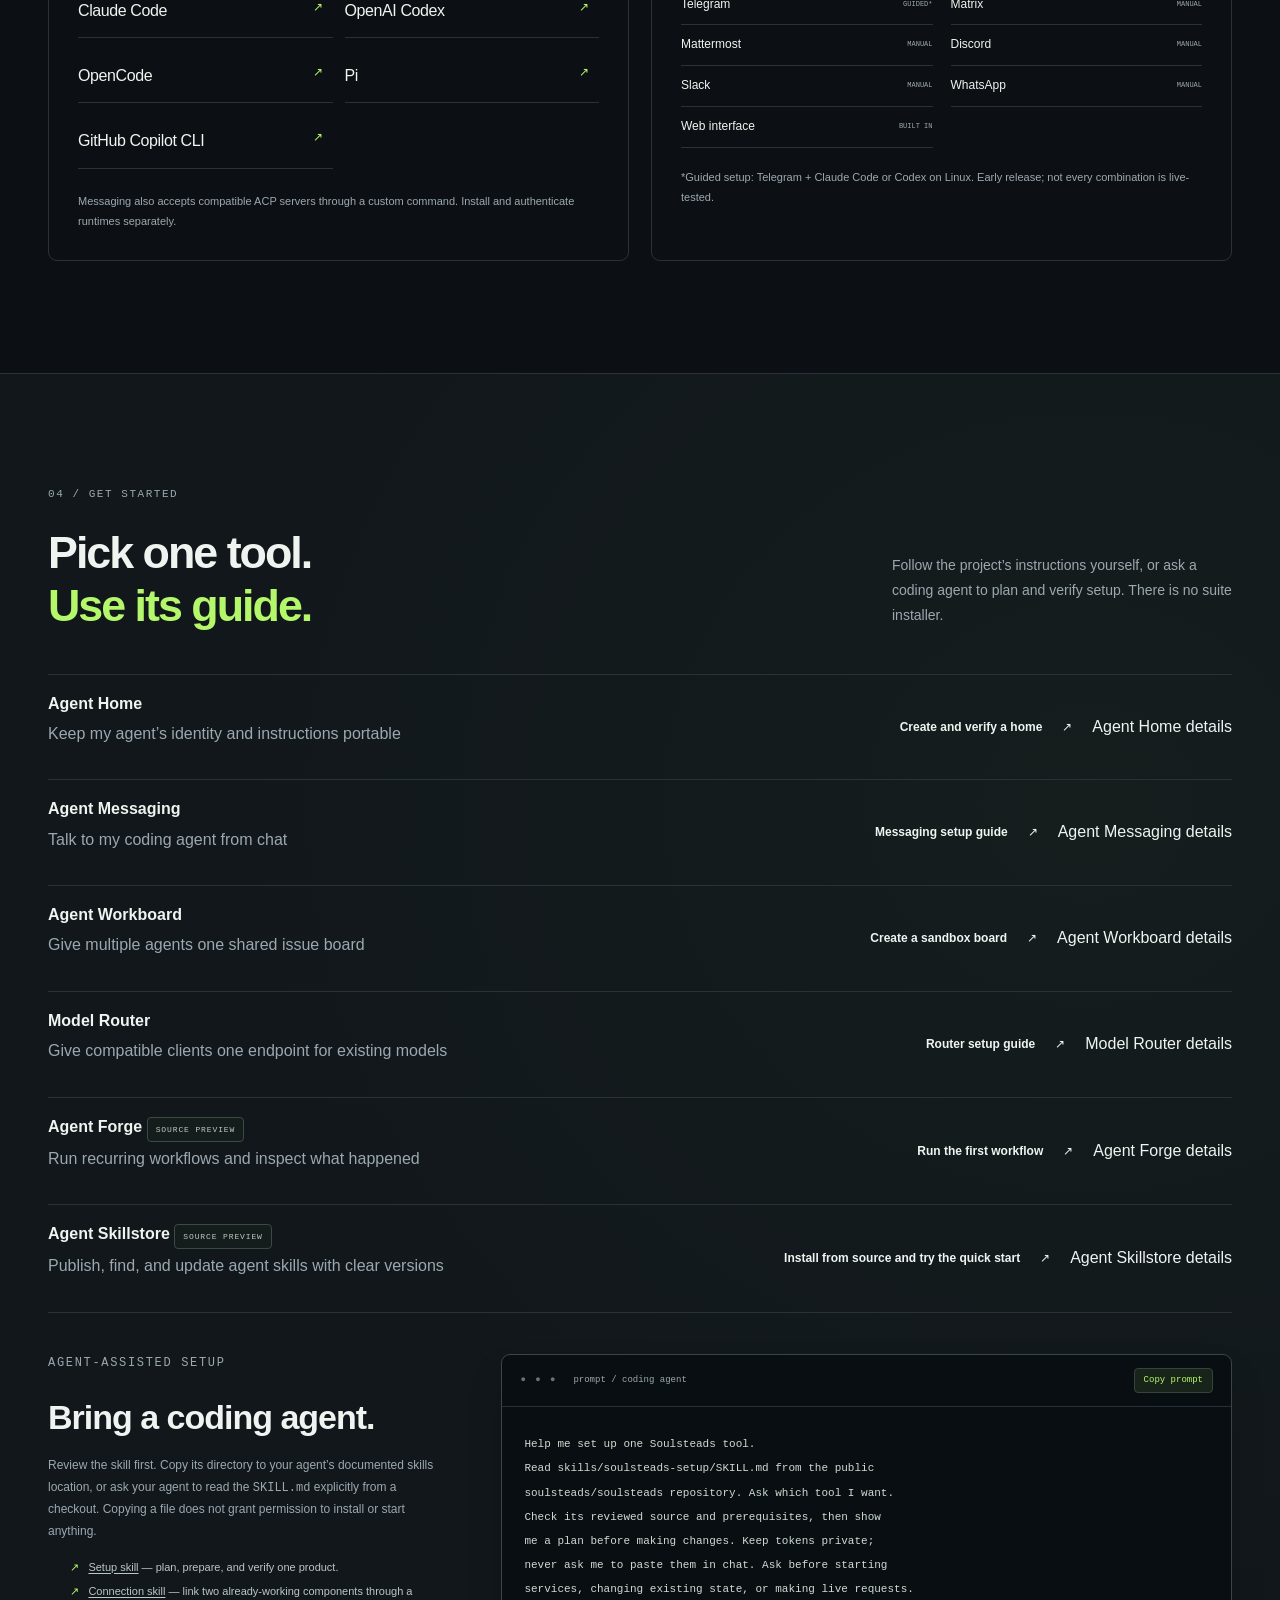
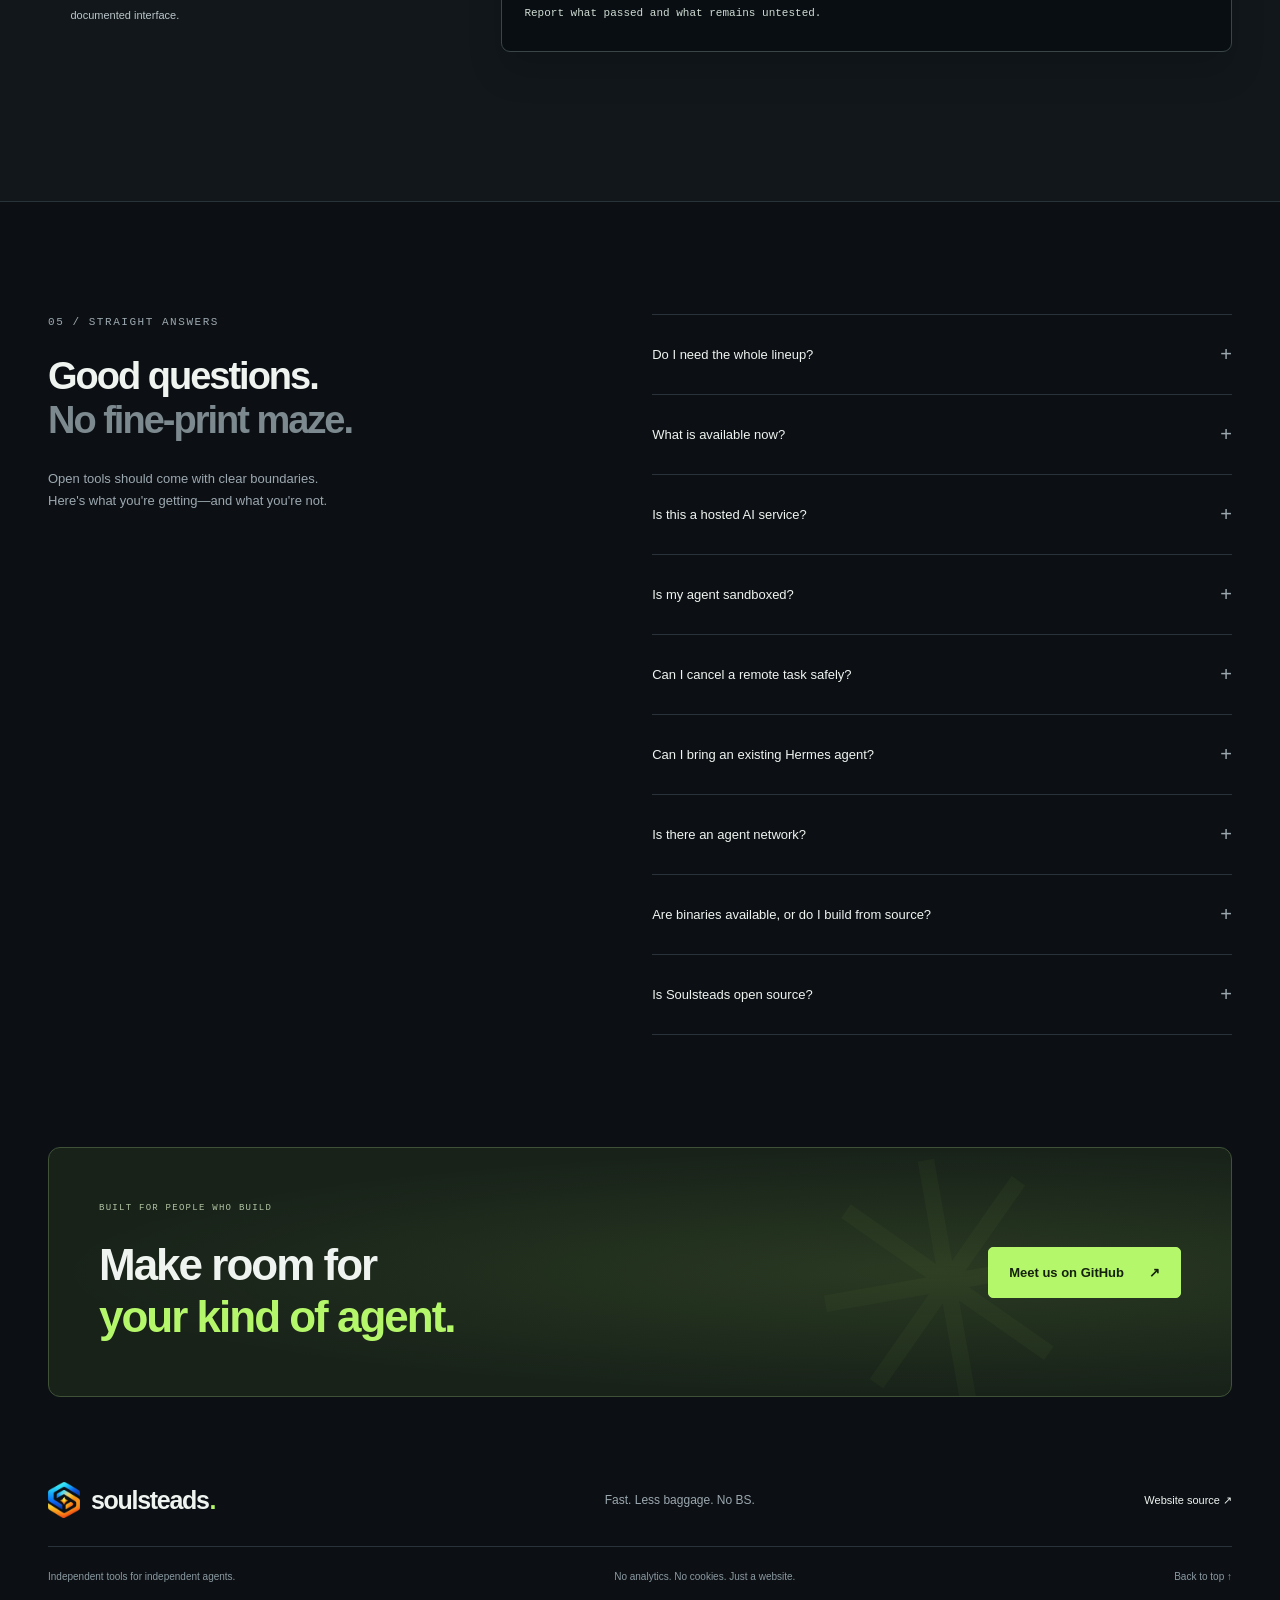
==== commit ef1f133d: "Merge d1224d3562e473d7f05db0c97c3aadfa6aaf63af into a8c94af8707ba354d7774c17195262620a8df8bc" ====
--- a/docs/index.html
+++ b/docs/index.html
@@ -200,14 +200,14 @@
           ><button data-filter="available" aria-pressed="false">
             Available now <span>04</span></button
           ><button data-filter="preview" aria-pressed="false">
-            On the horizon <span>01</span></button
-          ><button data-filter="planned" aria-pressed="false">Not yet available <span>03</span></button><span id="filter-status" class="sr-only" role="status"></span>
+            Source previews <span>02</span></button
+          ><button data-filter="planned" aria-pressed="false">Not yet available <span>02</span></button><span id="filter-status" class="sr-only" role="status"></span>
         </div>
         <!-- publication -->
 <p class="fine-print" id="lineup-publication">Public source checked 2026-11-19 on <a href="https://github.com/soulsteads">GitHub</a>. Source availability does not imply a supported deployment.</p>
 <!-- end-publication -->
         <figure class="marketing-figure lineup-figure">
-          <img src="assets/lineup-map.svg" width="1600" height="900" loading="lazy" alt="Five public-source tools, each solving a different job. Agent Forge is a source preview." />
+          <img src="assets/lineup-map.svg" width="1600" height="900" loading="lazy" alt="Five tools for agent setup, messaging, coordination, routing, and scheduling. See the product cards for the full lineup." />
         </figure>
         <div class="product-grid">
 <!-- product-cards -->
@@ -309,15 +309,20 @@
 <p><strong>Not available</strong> — The public repository is empty.</p></details>
     <div class="card-bottom"><a class="text-link" href="https://github.com/soulsteads/soulsteads-agent-voice">Watch the public repository <span aria-hidden="true">↗</span></a></div>
   </article>
-<article class="product-card" data-status="planned" id="agent-skillstore">
-    <div class="card-top"><span class="product-icon mint" aria-hidden="true">❖</span><span class="badge">NOT YET AVAILABLE</span></div>
-    <h3>Agent Skillstore</h3><p class="card-description">Centrally publish, discover, update, and improve reusable agent skills.</p><p class="fine-print">Public placeholder repository; no implementation to install.</p>
-
-    <details class="product-details"><summary>Direction and availability</summary><h4>Proposed direction</h4><ul class="feature-list"><li>Discovery, validation, reviewed version publication, and installation of ordinary, portable Agent Skills packages.</li><li>Update inspection that protects local changes, and recovery from a bad update.</li><li>Improvement proposals that need validation and review before publication. Adoption stays selective.</li></ul>
+<article class="product-card preview-card" data-status="preview" id="agent-skillstore">
+    <div class="card-top"><span class="product-icon mint" aria-hidden="true">❖</span><span class="badge">SOURCE PREVIEW</span></div>
+    <h3>Agent Skillstore</h3><p class="card-description">Publish, discover, and install reviewed, versioned Agent Skills.</p><p class="fine-print">Version 0.1.0 on <code>main</code>. Untagged source preview; no prebuilt binary.</p>
+    <p class="card-guide"><a class="text-link" href="https://github.com/soulsteads/soulsteads-agent-skillstore/blob/10a949a77ea0c6111e79768655b3ff0689f2ea78/README.md#install-from-source">Install from source and try the quick start <span aria-hidden="true">↗</span></a></p>
+    <details class="product-details"><summary>Setup details and limits</summary><h4>Before you start</h4><ul class="feature-list"><li>Python 3.11 or later</li><li>A source checkout and <code>uv</code> or <code>pip</code></li></ul>
+<h4>Published capabilities</h4><ul class="feature-list"><li>Publish reviewed skill versions and inspect changes before installing.</li><li>Protect local edits and roll back or restore installed skills.</li></ul>
 <h4>What it owns</h4><ul class="feature-list"><li>Skill distribution and release history</li></ul>
 <h4>What stays separate</h4><ul class="feature-list"><li>The agent's identity, permissions, or active session</li><li>Any requirement to use Agent Home</li></ul>
-<p><strong>Not available</strong> — The public repository contains a license and Git ignore file, but no implementation or setup guide.</p></details>
-    <div class="card-bottom"><a class="text-link" href="https://github.com/soulsteads/soulsteads-agent-skillstore">Placeholder repository <span aria-hidden="true">↗</span></a></div>
+<h4>Current limits</h4><ul class="feature-list"><li>Linux-tested source preview; macOS qualification is pending.</li><li>The local quick start needs no harness or model account. Installing a skill copies files; it does not execute them.</li></ul>
+
+    <h4>Try a local skill registry</h4>
+
+    <p>From the pinned source checkout, install the CLI and follow the disposable quick start. No shared registry or changes to your harness are needed.</p><a class="text-link" href="https://github.com/soulsteads/soulsteads-agent-skillstore/blob/10a949a77ea0c6111e79768655b3ff0689f2ea78/README.md#install-from-source">Install from source and try the quick start <span aria-hidden="true">↗</span></a></details>
+    <div class="card-bottom"><a class="text-link" href="https://github.com/soulsteads/soulsteads-agent-skillstore">Agent Skillstore on GitHub <span aria-hidden="true">↗</span></a></div>
   </article>
 <article class="product-card" data-status="planned" id="agent-harness">
     <div class="card-top"><span class="product-icon mint" aria-hidden="true">◇</span><span class="badge">NOT YET AVAILABLE</span></div>
@@ -417,7 +422,8 @@
 <li><div><strong>Agent Messaging</strong><p>Talk to my coding agent from chat</p></div><div><a class="text-link" href="https://github.com/soulsteads/soulsteads-agent-messaging/blob/main/docs/SETUP.md">Messaging setup guide <span aria-hidden="true">↗</span></a><a href="#agent-messaging">Agent Messaging details</a></div></li>
 <li><div><strong>Agent Workboard</strong><p>Give multiple agents one shared issue board</p></div><div><a class="text-link" href="https://github.com/soulsteads/soulsteads-agent-workboard#quickstart">Create a sandbox board <span aria-hidden="true">↗</span></a><a href="#agent-workboard">Agent Workboard details</a></div></li>
 <li><div><strong>Model Router</strong><p>Give compatible clients one endpoint for existing models</p></div><div><a class="text-link" href="https://github.com/soulsteads/soulsteads-model-router/blob/main/docs/SETUP.md">Router setup guide <span aria-hidden="true">↗</span></a><a href="#model-router">Model Router details</a></div></li>
-<li><div><strong>Agent Forge</strong> <span class="badge">SOURCE PREVIEW</span><p>Run recurring workflows and inspect what happened</p></div><div><a class="text-link" href="https://github.com/soulsteads/soulsteads-agent-forge#quick-start">Run the first workflow <span aria-hidden="true">↗</span></a><a href="#agent-forge">Agent Forge details</a></div></li></ul>
+<li><div><strong>Agent Forge</strong> <span class="badge">SOURCE PREVIEW</span><p>Run recurring workflows and inspect what happened</p></div><div><a class="text-link" href="https://github.com/soulsteads/soulsteads-agent-forge#quick-start">Run the first workflow <span aria-hidden="true">↗</span></a><a href="#agent-forge">Agent Forge details</a></div></li>
+<li><div><strong>Agent Skillstore</strong> <span class="badge">SOURCE PREVIEW</span><p>Publish, find, and update agent skills with clear versions</p></div><div><a class="text-link" href="https://github.com/soulsteads/soulsteads-agent-skillstore/blob/10a949a77ea0c6111e79768655b3ff0689f2ea78/README.md#install-from-source">Install from source and try the quick start <span aria-hidden="true">↗</span></a><a href="#agent-skillstore">Agent Skillstore details</a></div></li></ul>
 <!-- end-setup-links -->
           <div class="quickstart">
             <div class="setup-copy">
@@ -462,14 +468,14 @@
         <div class="faq-list">
 <!-- faq-items -->
 <details><summary>Do I need the whole lineup?<span aria-hidden="true">+</span></summary><p>No. Every product is meant to be useful on its own; start with one and add another only if it helps. Independence does not mean no dependencies: Messaging needs a harness and a chat account, and Model Router needs an inference server. It means those needs never force you to adopt the rest of Soulsteads.</p></details>
-<details><summary>What is available now?<span aria-hidden="true">+</span></summary><p>Agent Home, Agent Messaging, Agent Workboard, Model Router, Agent Forge have public source and setup guides. Agent Forge is an early preview. Agent Voice, Agent Skillstore, Agent Harness have no public implementation to install.</p></details>
+<details><summary>What is available now?<span aria-hidden="true">+</span></summary><p>Agent Home, Agent Messaging, Agent Workboard, Model Router, Agent Forge, Agent Skillstore have public source and setup guides. Agent Forge is an early preview. Agent Skillstore is an early preview. Agent Voice, Agent Harness have no public implementation to install.</p></details>
 <details><summary>Is this a hosted AI service?<span aria-hidden="true">+</span></summary><p>No. The published tools run on your machine. You bring your own harness, model access, chat accounts, and credentials. Your model and messaging providers' costs and privacy policies still apply.</p></details>
 <details><summary>Is my agent sandboxed?<span aria-hidden="true">+</span></summary><p>No. Agent Home and Agent Messaging do not sandbox your agent: it keeps its machine permissions. Keep secrets out of tracked files, and use an account and workspace you are comfortable giving the agent.</p></details>
 <details><summary>Can I cancel a remote task safely?<span aria-hidden="true">+</span></summary><p>Messaging's <code>/cancel</code> is not a kill switch. In the known Codex cancellation case a shell process can keep running, and unattended remote command execution is not qualified. Read the Messaging README before connecting a powerful agent.</p></details>
 <details><summary>Can I bring an existing Hermes agent?<span aria-hidden="true">+</span></summary><p>Agent Home has an optional Hermes importer. Inspect an explicitly selected source first; applying creates a fresh home, not a live messaging cutover. Unsupported settings are reported, and incomplete imports need acknowledgement.</p><a class="text-link" href="https://github.com/soulsteads/soulsteads-agent-home/blob/main/docs/hermes-import.md">Read the import guide <span aria-hidden="true">↗</span></a></details>
 <details><summary>Is there an agent network?<span aria-hidden="true">+</span></summary><p>No. Messaging's optional local agent tools let one conversation ask another already-attached agent on the same machine a question, with nothing queued and no cross-machine delivery. A separate agent network is a possible future decision, not a product.</p></details>
-<details><summary>Are binaries available, or do I build from source?<span aria-hidden="true">+</span></summary><p>GitHub releases for Agent Home, Agent Messaging, Agent Workboard, Model Router are source-only. Agent Forge can be built from public source but has no tagged release. No prebuilt release assets were listed for these tools.</p></details>
-<details><summary>Is Soulsteads open source?<span aria-hidden="true">+</span></summary><p>Agent Home: Apache 2.0; Agent Messaging: Apache 2.0; Agent Workboard: Apache 2.0; Model Router: Apache 2.0; Agent Forge: Apache 2.0. See each repository’s license and notices.</p></details>
+<details><summary>Are binaries available, or do I build from source?<span aria-hidden="true">+</span></summary><p>GitHub releases for Agent Home, Agent Messaging, Agent Workboard, Model Router are source-only. Agent Forge, Agent Skillstore can be built from public source but have no tagged release. No prebuilt release assets were listed for these tools.</p></details>
+<details><summary>Is Soulsteads open source?<span aria-hidden="true">+</span></summary><p>Agent Home: Apache 2.0; Agent Messaging: Apache 2.0; Agent Workboard: Apache 2.0; Model Router: Apache 2.0; Agent Forge: Apache 2.0; Agent Skillstore: Apache 2.0. See each repository’s license and notices.</p></details>
 <!-- end-faq-items -->
 </div>
       </section>
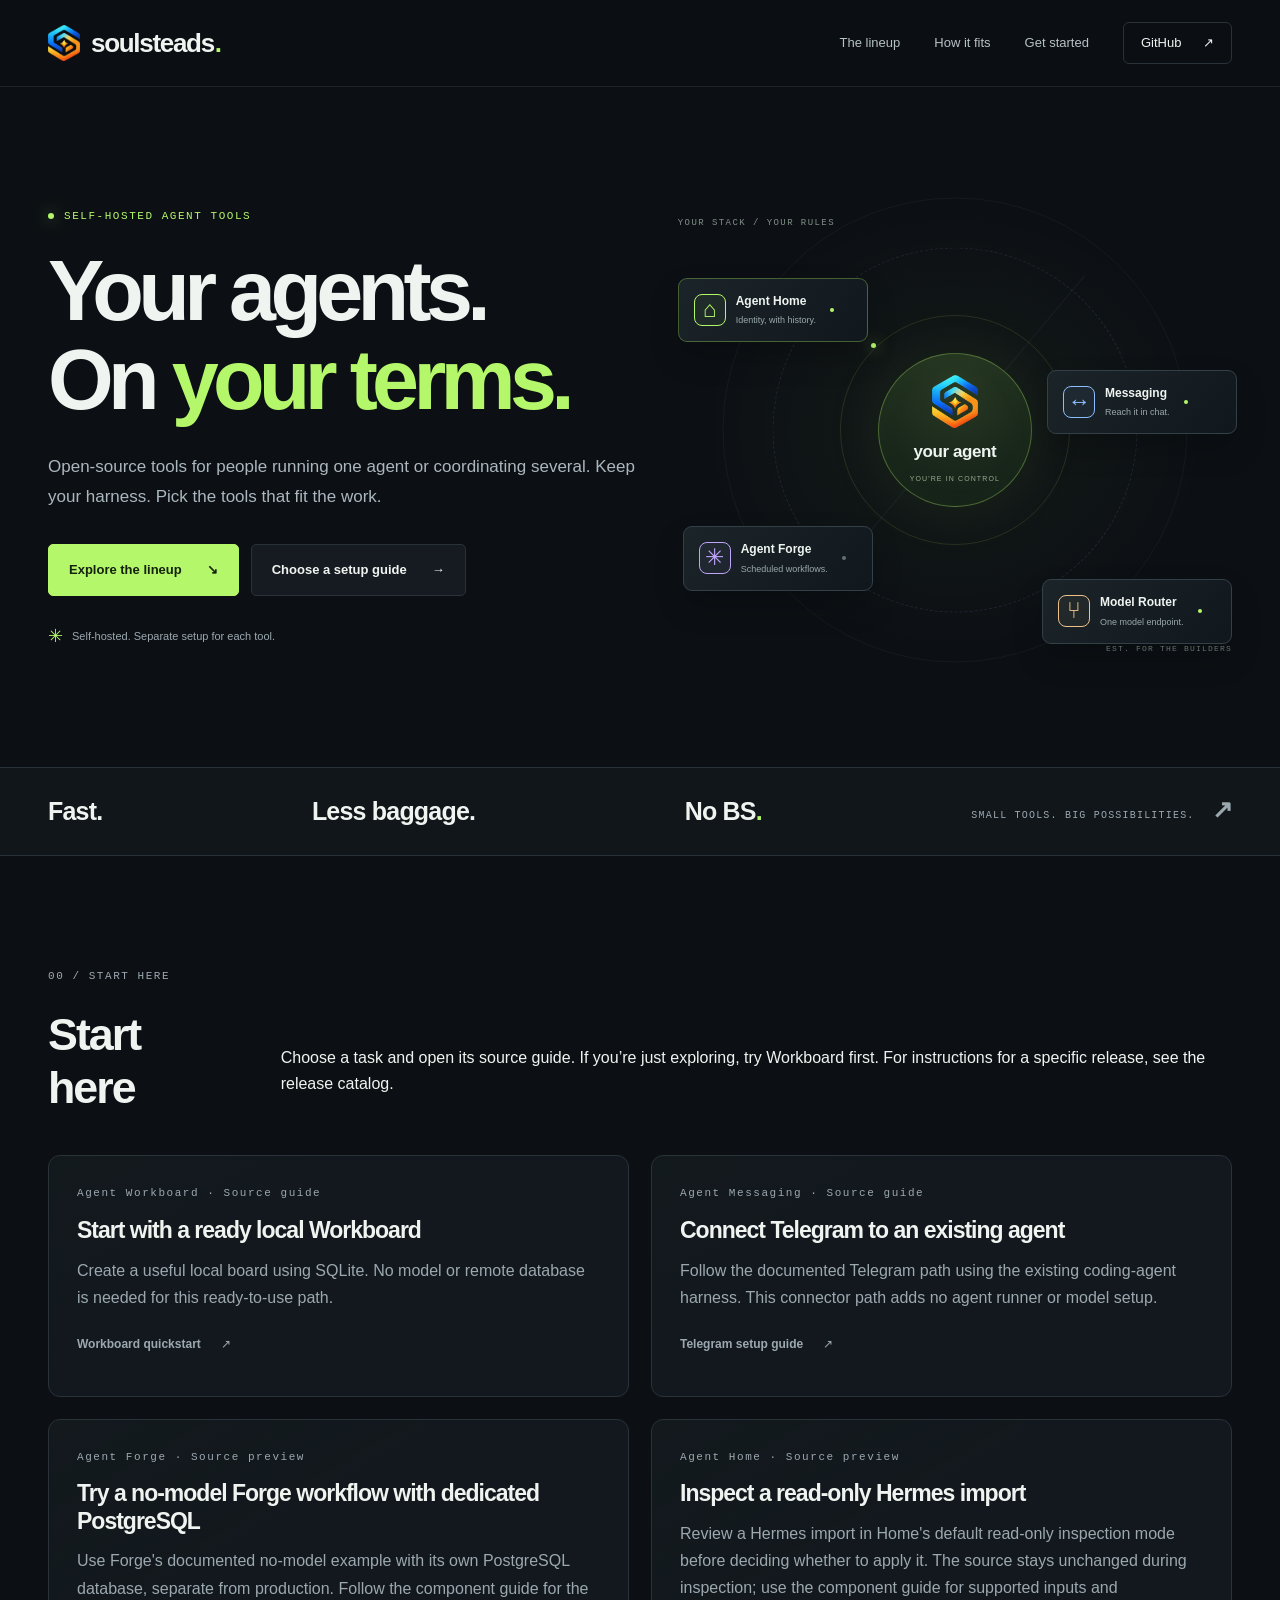
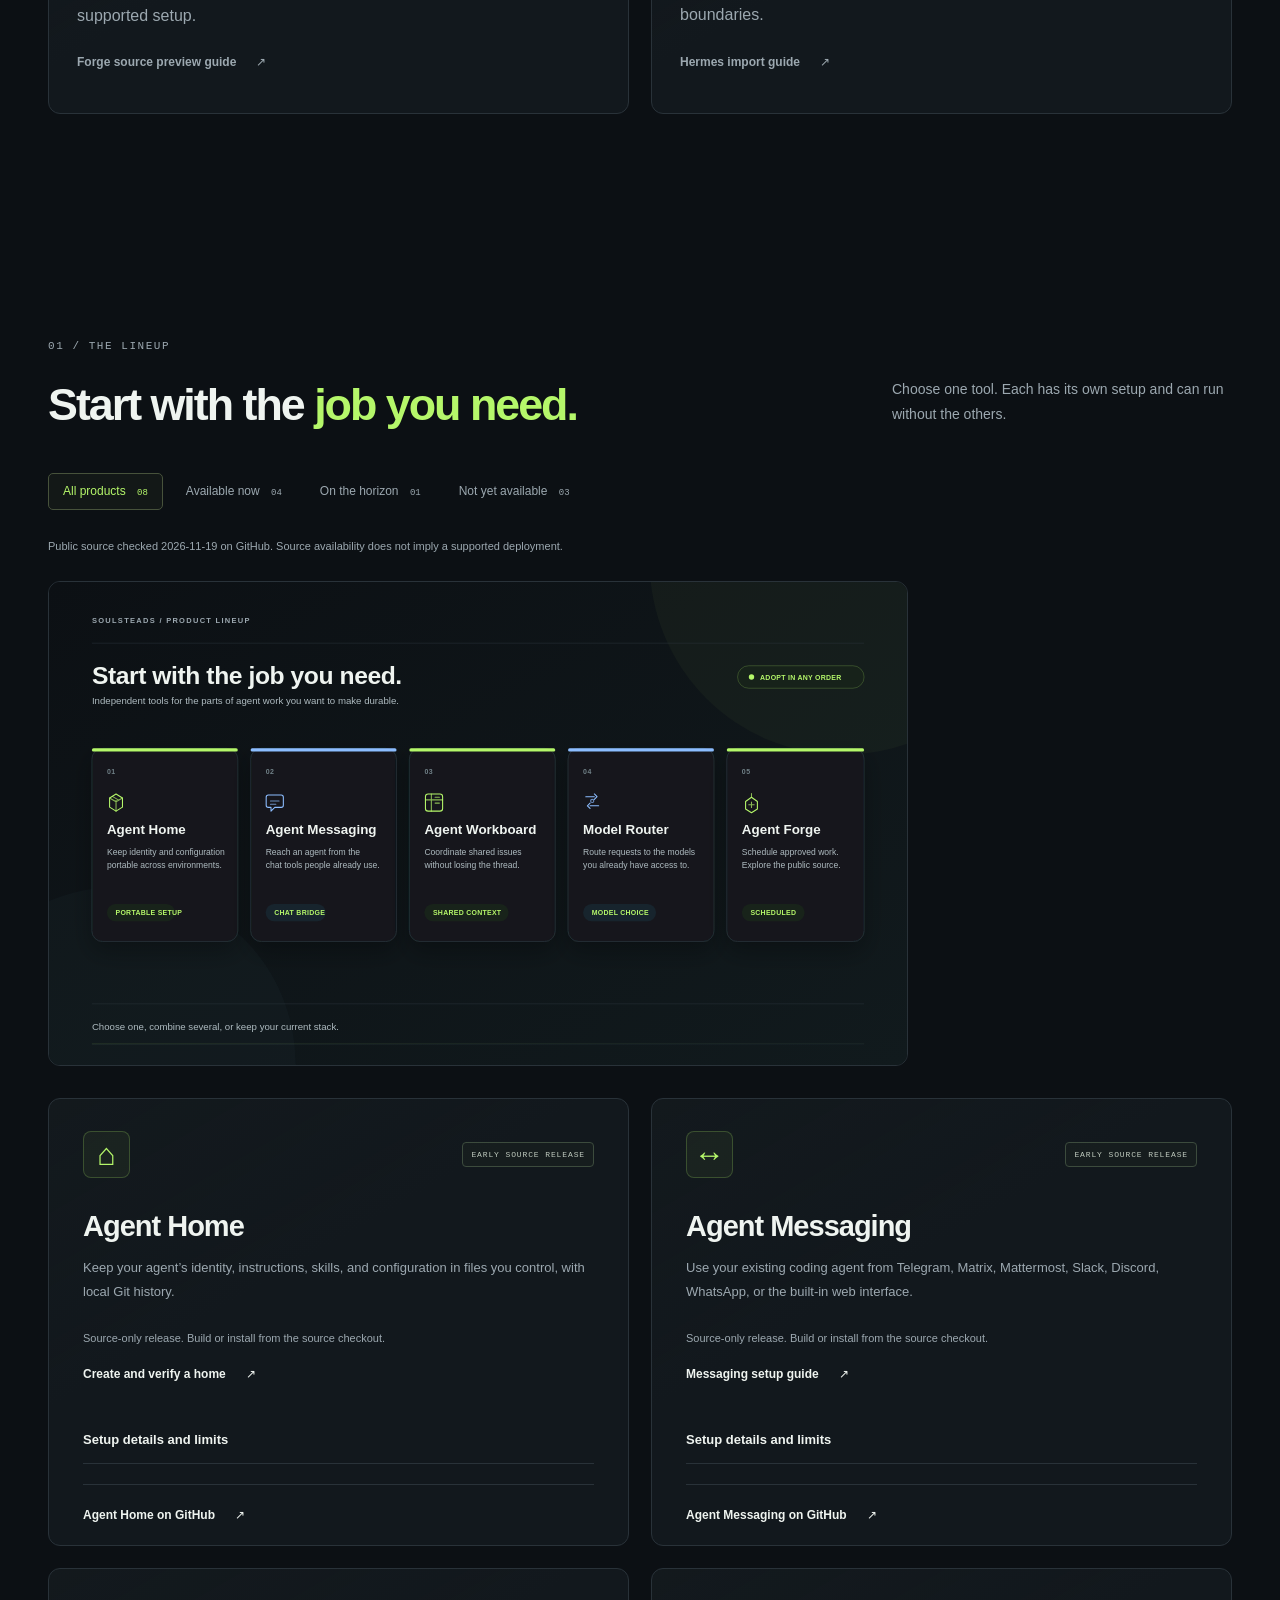
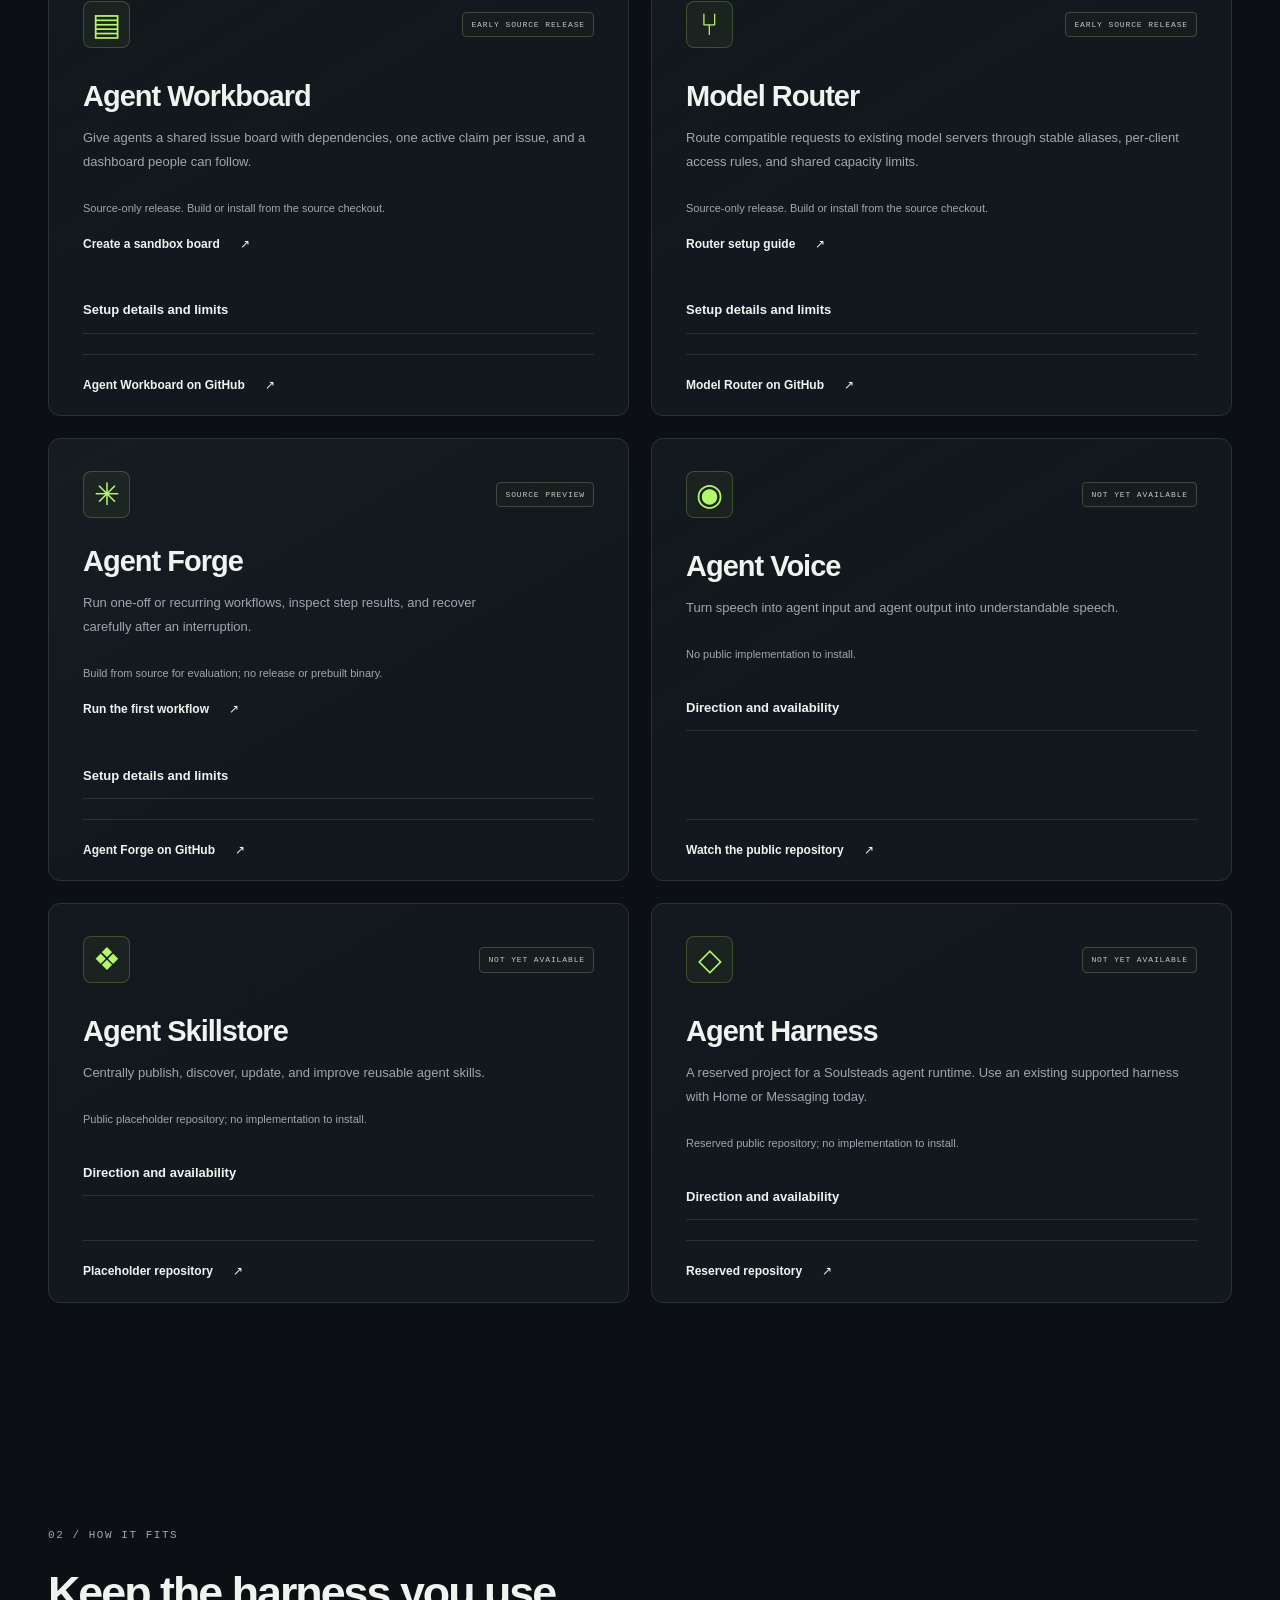
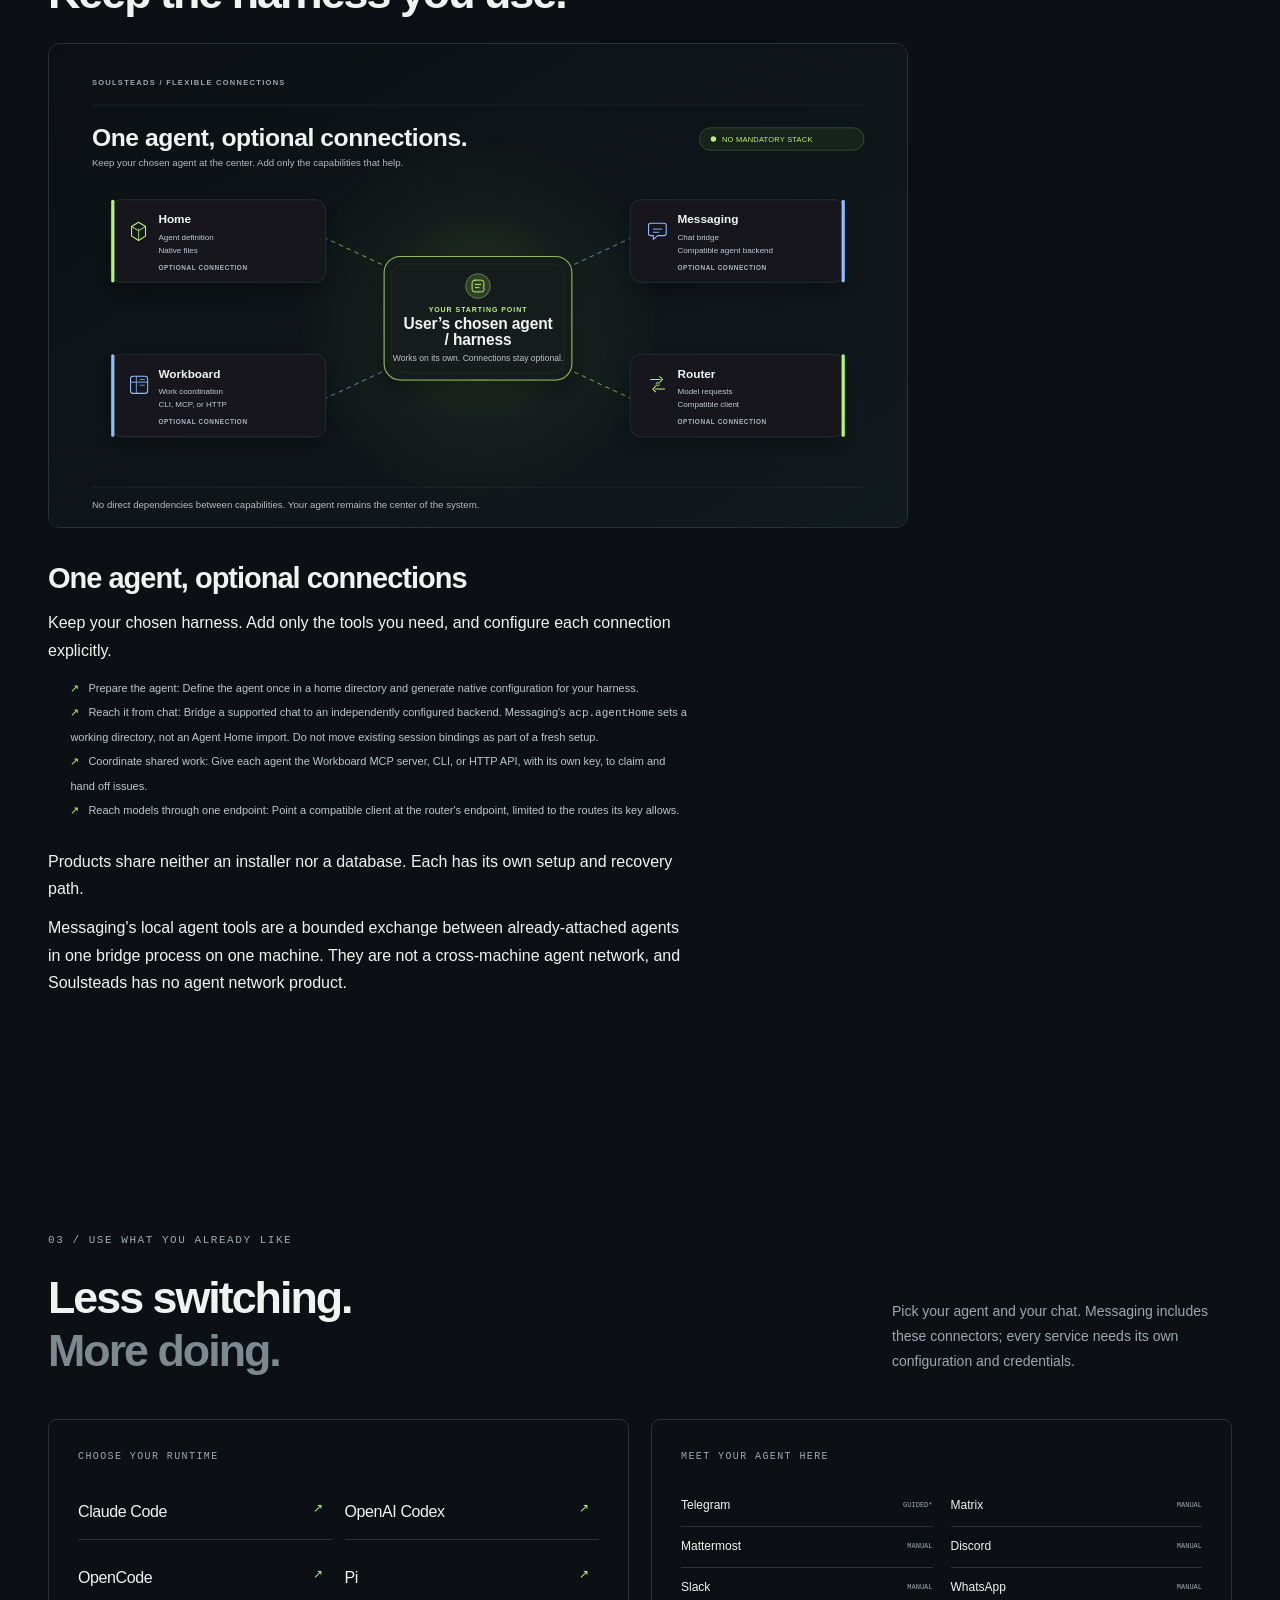
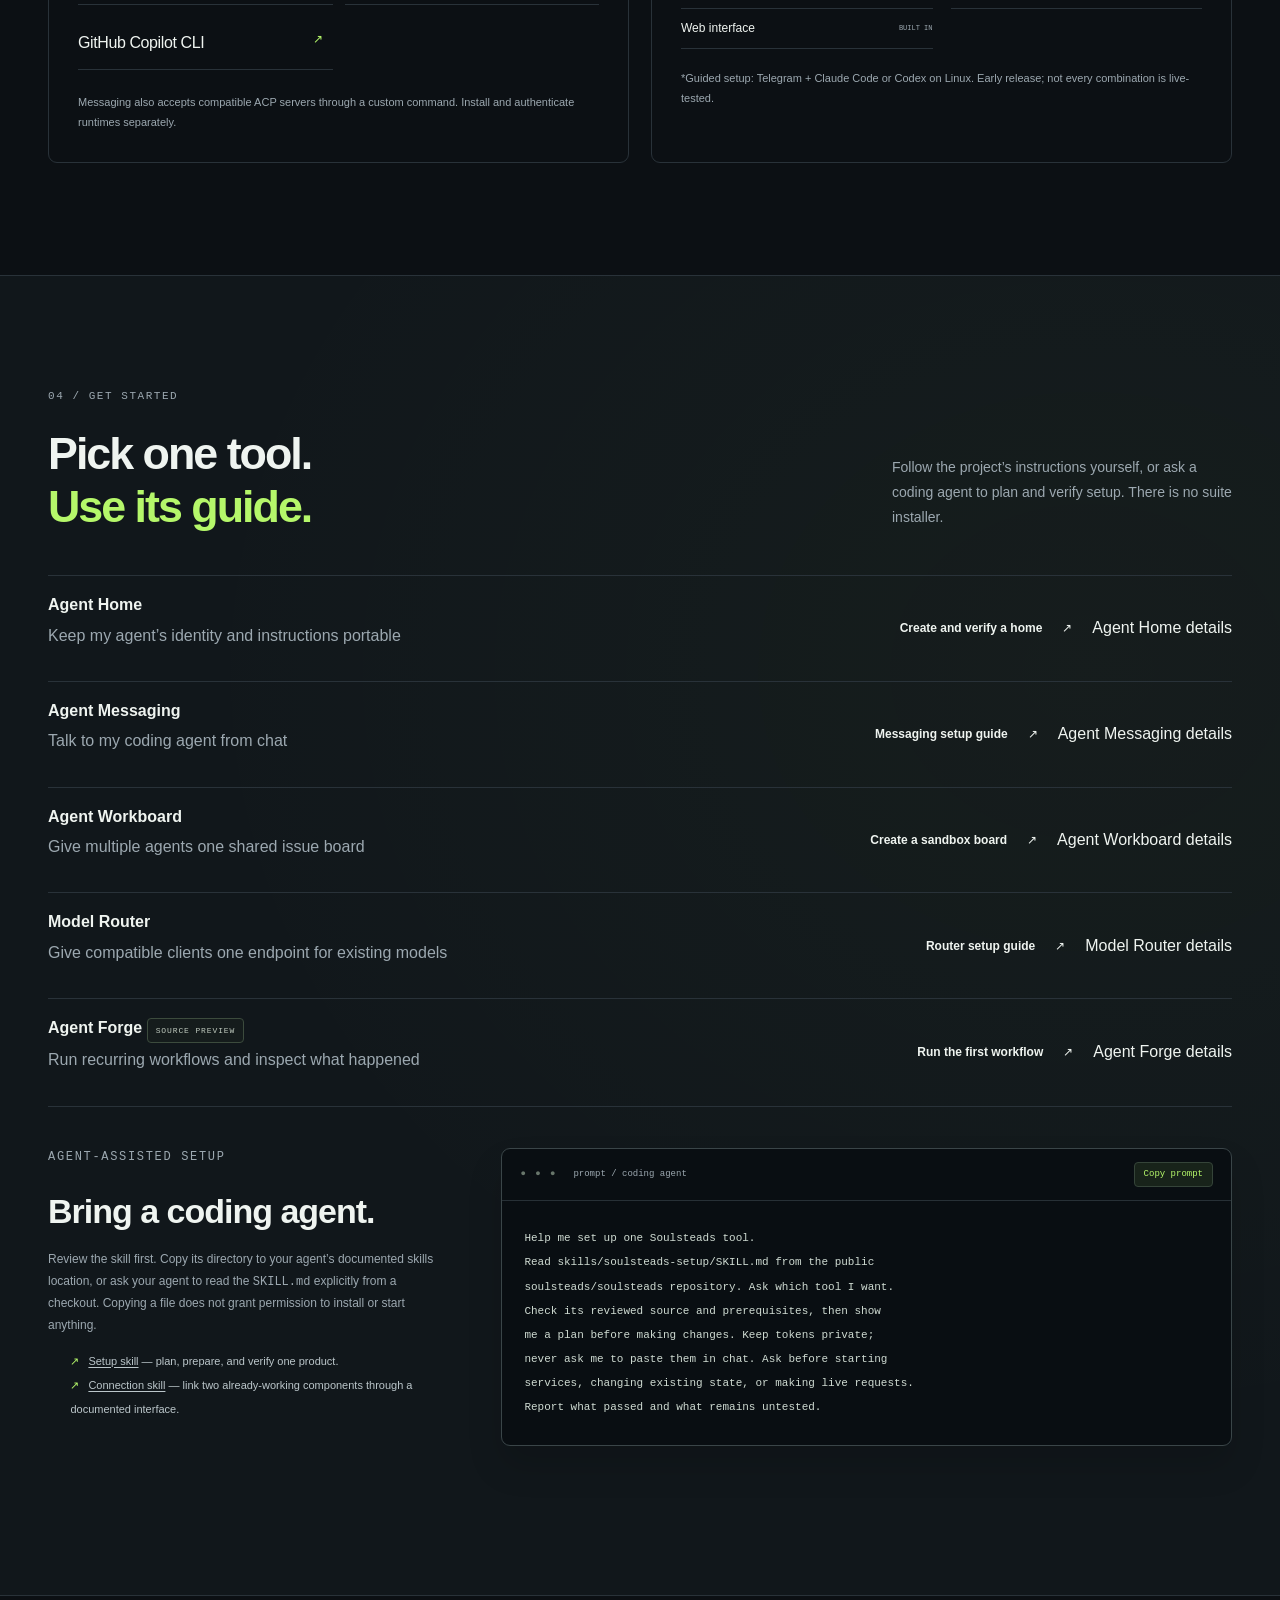
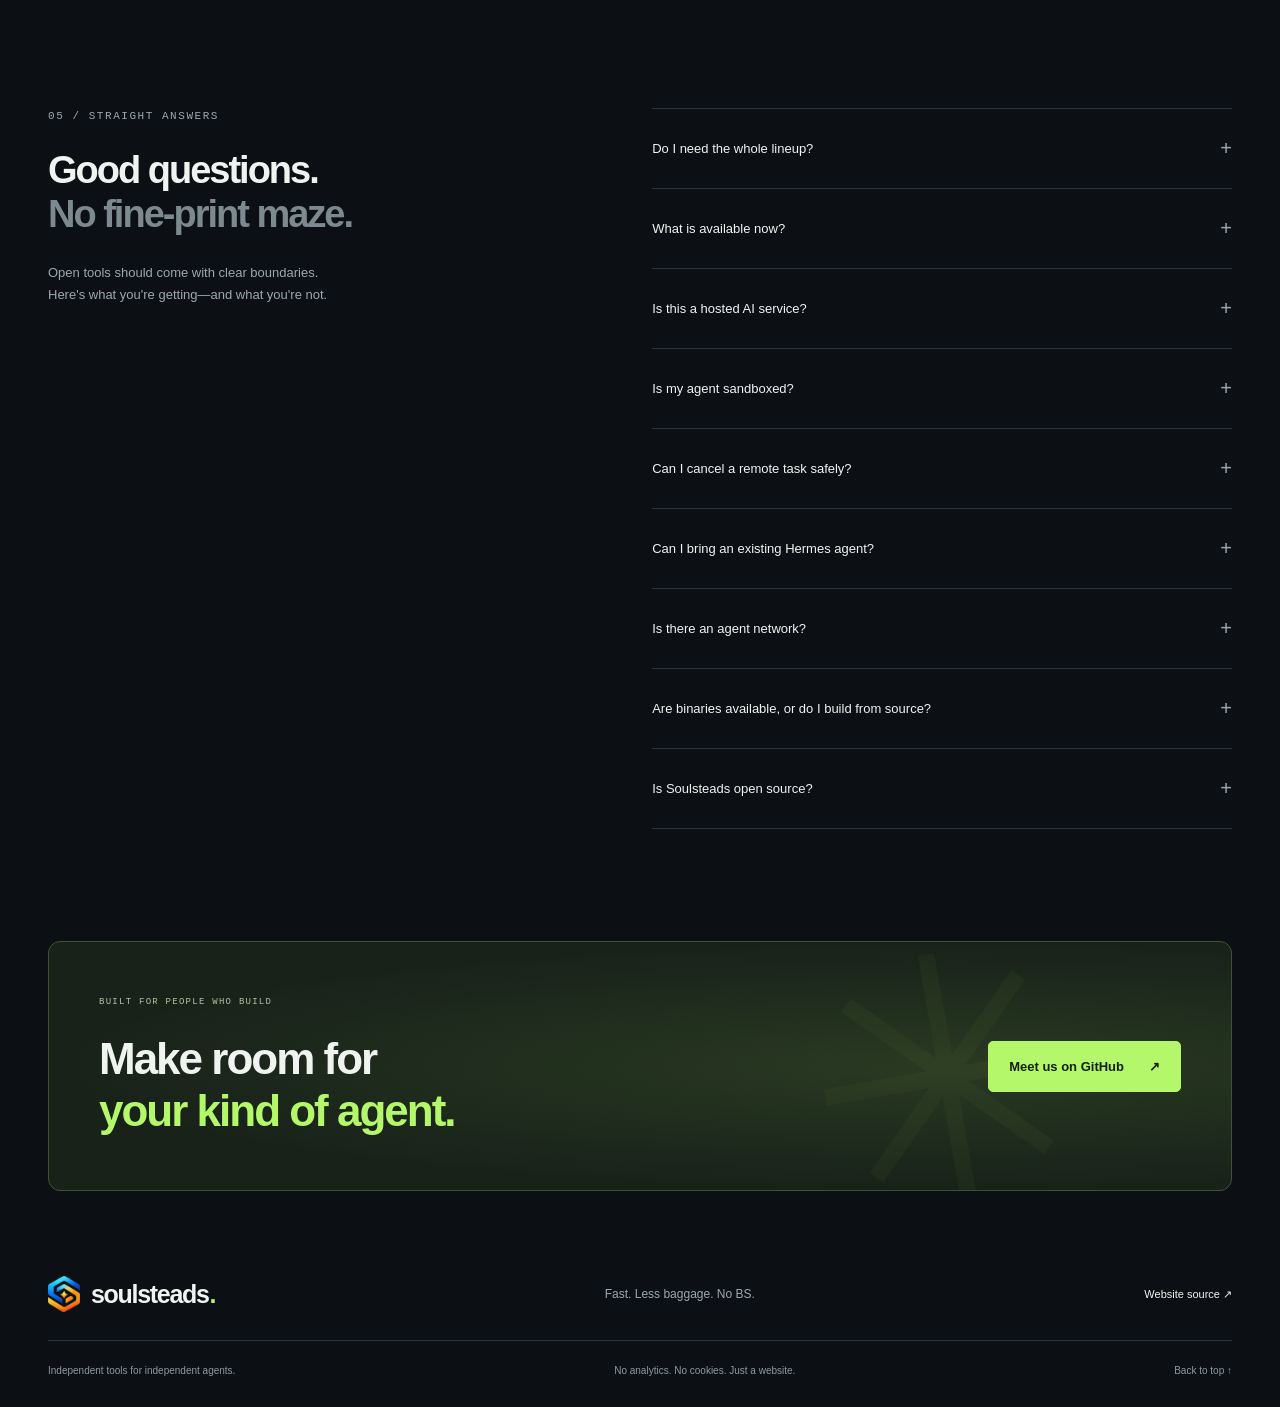
==== commit a22dc569: "docs: simplify website setup references Link the website and its llms.txt index to current setup gui" ====
--- a/docs/index.html
+++ b/docs/index.html
@@ -145,28 +145,28 @@
 <section class="section wrap start-here-section" id="start-here" aria-labelledby="start-here-title">
     <div class="section-heading">
       <div><p class="eyebrow">00 / START HERE</p><h2 id="start-here-title">Start here</h2></div>
-      <p>Choose one independent path. The links open component-owned guides; setup commands stay with those components. Tagged sources are source-only, and source previews are pinned to reviewed commits. These are not binary downloads.</p>
+      <p>Choose a task and open its source guide. If you’re just exploring, try Workboard first. For instructions for a specific release, see the <a href="https://github.com/soulsteads/soulsteads#released-on-github">release catalog</a>.</p>
     </div>
     <div class="start-here-grid"><article class="start-here-card" data-journey="workboard-sqlite" data-source="tagged">
-      <p class="eyebrow">Agent Workboard · Tagged source v0.1.0 (source-only, not a binary download)</p>
+      <p class="eyebrow">Agent Workboard · Source guide</p>
       <h3>Start with a ready local Workboard</h3>
       <p>Create a useful local board using SQLite. No model or remote database is needed for this ready-to-use path.</p>
-      <p class="card-guide"><a class="text-link" href="https://github.com/soulsteads/soulsteads-agent-workboard/blob/v0.1.0/README.md#quickstart">Workboard quickstart <span aria-hidden="true">↗</span></a></p>
+      <p class="card-guide"><a class="text-link" href="https://github.com/soulsteads/soulsteads-agent-workboard/blob/main/README.md#quickstart">Workboard quickstart <span aria-hidden="true">↗</span></a></p>
     </article>
 <article class="start-here-card" data-journey="messaging-telegram" data-source="tagged">
-      <p class="eyebrow">Agent Messaging · Tagged source v0.2.0 (source-only, not a binary download)</p>
+      <p class="eyebrow">Agent Messaging · Source guide</p>
       <h3>Connect Telegram to an existing agent</h3>
       <p>Follow the documented Telegram path using the existing coding-agent harness. This connector path adds no agent runner or model setup.</p>
-      <p class="card-guide"><a class="text-link" href="https://github.com/soulsteads/soulsteads-agent-messaging/blob/v0.2.0/README.md">Telegram setup guide <span aria-hidden="true">↗</span></a></p>
+      <p class="card-guide"><a class="text-link" href="https://github.com/soulsteads/soulsteads-agent-messaging/blob/main/README.md">Telegram setup guide <span aria-hidden="true">↗</span></a></p>
     </article>
 <article class="start-here-card" data-journey="forge-postgres" data-source="preview">
-      <p class="eyebrow">Agent Forge · Source preview (main at reviewed commit 9bcc307946730ac5c00c1a5552790504ba2fea4a)</p>
+      <p class="eyebrow">Agent Forge · Source preview</p>
       <h3>Try a no-model Forge workflow with dedicated PostgreSQL</h3>
       <p>Use Forge's documented no-model example with its own PostgreSQL database, separate from production. Follow the component guide for the supported setup.</p>
       <p class="card-guide"><a class="text-link" href="https://github.com/soulsteads/soulsteads-agent-forge/blob/9bcc307946730ac5c00c1a5552790504ba2fea4a/README.md">Forge source preview guide <span aria-hidden="true">↗</span></a></p>
     </article>
 <article class="start-here-card" data-journey="home-hermes-import" data-source="preview">
-      <p class="eyebrow">Agent Home · Source preview (main at reviewed commit 31d1fc26fe210d82fd414780a4aeae78efea185f)</p>
+      <p class="eyebrow">Agent Home · Source preview</p>
       <h3>Inspect a read-only Hermes import</h3>
       <p>Review a Hermes import in Home's default read-only inspection mode before deciding whether to apply it. The source stays unchanged during inspection; use the component guide for supported inputs and boundaries.</p>
       <p class="card-guide"><a class="text-link" href="https://github.com/soulsteads/soulsteads-agent-home/blob/31d1fc26fe210d82fd414780a4aeae78efea185f/docs/hermes-import.md">Hermes import guide <span aria-hidden="true">↗</span></a></p>
@@ -200,20 +200,20 @@
           ><button data-filter="available" aria-pressed="false">
             Available now <span>04</span></button
           ><button data-filter="preview" aria-pressed="false">
-            Source previews <span>02</span></button
-          ><button data-filter="planned" aria-pressed="false">Not yet available <span>02</span></button><span id="filter-status" class="sr-only" role="status"></span>
+            On the horizon <span>01</span></button
+          ><button data-filter="planned" aria-pressed="false">Not yet available <span>03</span></button><span id="filter-status" class="sr-only" role="status"></span>
         </div>
         <!-- publication -->
 <p class="fine-print" id="lineup-publication">Public source checked 2026-11-19 on <a href="https://github.com/soulsteads">GitHub</a>. Source availability does not imply a supported deployment.</p>
 <!-- end-publication -->
         <figure class="marketing-figure lineup-figure">
-          <img src="assets/lineup-map.svg" width="1600" height="900" loading="lazy" alt="Five tools for agent setup, messaging, coordination, routing, and scheduling. See the product cards for the full lineup." />
+          <img src="assets/lineup-map.svg" width="1600" height="900" loading="lazy" alt="Five public-source tools, each solving a different job. Agent Forge is a source preview." />
         </figure>
         <div class="product-grid">
 <!-- product-cards -->
 <article class="product-card" data-status="available" id="agent-home">
     <div class="card-top"><span class="product-icon mint" aria-hidden="true">⌂</span><span class="badge">EARLY SOURCE RELEASE</span></div>
-    <h3>Agent Home</h3><p class="card-description">Keep your agent’s identity, instructions, skills, and configuration in files you control, with local Git history.</p><p class="fine-print">Version 0.1.0 on <code>main</code>. GitHub release <code>v0.1.0</code> is source-only.</p>
+    <h3>Agent Home</h3><p class="card-description">Keep your agent’s identity, instructions, skills, and configuration in files you control, with local Git history.</p><p class="fine-print">Source-only release. Build or install from the source checkout.</p>
     <p class="card-guide"><a class="text-link" href="https://github.com/soulsteads/soulsteads-agent-home#get-started">Create and verify a home <span aria-hidden="true">↗</span></a></p>
     <details class="product-details"><summary>Setup details and limits</summary><h4>Before you start</h4><ul class="feature-list"><li>Python 3.11 or newer, and Git</li><li><code>uv</code> for the install command shown (the README also documents <code>pipx</code>)</li><li>One supported harness (OpenCode, pi, Claude Code, or Codex), installed and authenticated separately</li></ul>
 <h4>Published capabilities</h4><ul class="feature-list"><li>Maps one portable agent definition into native configuration for pi, OpenCode, Codex, and Claude Code.</li><li>Keeps each home in a private local Git repository: commit changes, read the history, and restore earlier tracked contents as a new commit.</li><li>Refreshes native files from your edited Markdown with <code>soulsteads config &lt;agent&gt; --sync</code>.</li><li>Installs local skill directories, and can inspect and then optionally import selected Hermes profile files.</li></ul>
@@ -231,10 +231,10 @@
   </article>
 <article class="product-card" data-status="available" id="agent-messaging">
     <div class="card-top"><span class="product-icon mint" aria-hidden="true">↔</span><span class="badge">EARLY SOURCE RELEASE</span></div>
-    <h3>Agent Messaging</h3><p class="card-description">Use your existing coding agent from Telegram, Matrix, Mattermost, Slack, Discord, WhatsApp, or the built-in web interface.</p><p class="fine-print">Version 0.2.0 on <code>main</code>. GitHub release <code>v0.2.0</code> is source-only. Use <code>main</code> for current setup; the older <code>release</code> branch is 0.1.0.</p>
+    <h3>Agent Messaging</h3><p class="card-description">Use your existing coding agent from Telegram, Matrix, Mattermost, Slack, Discord, WhatsApp, or the built-in web interface.</p><p class="fine-print">Source-only release. Build or install from the source checkout.</p>
     <p class="card-guide"><a class="text-link" href="https://github.com/soulsteads/soulsteads-agent-messaging/blob/main/docs/SETUP.md">Messaging setup guide <span aria-hidden="true">↗</span></a></p>
     <details class="product-details"><summary>Setup details and limits</summary><h4>Before you start</h4><ul class="feature-list"><li>A coding agent (harness) that is already installed and signed in</li><li>A chat account and that connector's credentials, such as a Telegram bot token, kept in a private file</li><li>Rust/Cargo and Git to build the bridge from source</li><li>For the guided Telegram helper: Linux, Python 3.11+, and a systemd user session</li></ul>
-<h4>Published capabilities</h4><ul class="feature-list"><li>Runs on your machine and relays messages between your own chat account and the coding agent you already have signed in.</li><li>Includes connectors for Telegram, Matrix, Mattermost, Slack, Discord, WhatsApp, and a built-in web interface. Connectors are included, not preconfigured.</li><li>Works with Claude Code, OpenAI Codex, OpenCode, and Pi, or another compatible ACP server through a custom command. <code>main</code> (0.2.0) adds GitHub Copilot CLI.</li><li>Guided setup covers one path: Telegram with Claude Code or Codex on Linux. Every other combination is configured by hand.</li></ul>
+<h4>Published capabilities</h4><ul class="feature-list"><li>Runs on your machine and relays messages between your own chat account and the coding agent you already have signed in.</li><li>Includes connectors for Telegram, Matrix, Mattermost, Slack, Discord, WhatsApp, and a built-in web interface. Connectors are included, not preconfigured.</li><li>Works with Claude Code, OpenAI Codex, OpenCode, and Pi, or another compatible ACP server through a custom command. The current source also supports GitHub Copilot CLI.</li><li>Guided setup covers one path: Telegram with Claude Code or Codex on Linux. Every other combination is configured by hand.</li></ul>
 <h4>What it owns</h4><ul class="feature-list"><li>Connector admission and access rules</li><li>Chat transport</li><li>Bindings between chat conversations and agent sessions</li></ul>
 <h4>What stays separate</h4><ul class="feature-list"><li>Execution: the harness does the work, with its own permissions</li><li>Your terminal sessions: chat sessions are separate and terminal history is not transferred</li><li>Sandboxing, or a guaranteed stop for work that is already running</li></ul>
 <h4>Current limits</h4><ul class="feature-list"><li><code>/cancel</code> is not a kill switch. In the known Codex cancellation case a shell process can keep running, and unattended remote command execution is not qualified.</li><li>Telegram is not an end-to-end-encrypted connection to your machine. Matrix encrypted replies are not yet qualified for interoperability.</li><li>Approval prompts do not cover every tool: tools the agent already allows may run without another prompt.</li><li>Optional local agent tools (a build feature plus a runtime opt-in, on <code>main</code>) let one conversation ask another already-attached agent in the same bridge process a question. Nothing is queued, there is no offline inbox, and there is no cross-machine transport. It is not a remote agent network.</li></ul>
@@ -246,7 +246,7 @@
   </article>
 <article class="product-card" data-status="available" id="agent-workboard">
     <div class="card-top"><span class="product-icon mint" aria-hidden="true">▤</span><span class="badge">EARLY SOURCE RELEASE</span></div>
-    <h3>Agent Workboard</h3><p class="card-description">Give agents a shared issue board with dependencies, one active claim per issue, and a dashboard people can follow.</p><p class="fine-print">Version 0.1.0 on <code>main</code>. GitHub release <code>v0.1.0</code> is source-only.</p>
+    <h3>Agent Workboard</h3><p class="card-description">Give agents a shared issue board with dependencies, one active claim per issue, and a dashboard people can follow.</p><p class="fine-print">Source-only release. Build or install from the source checkout.</p>
     <p class="card-guide"><a class="text-link" href="https://github.com/soulsteads/soulsteads-agent-workboard#quickstart">Create a sandbox board <span aria-hidden="true">↗</span></a></p>
     <details class="product-details"><summary>Setup details and limits</summary><h4>Before you start</h4><ul class="feature-list"><li>Rust's stable toolchain and a C compiler (SQLite is bundled)</li><li>A checkout of the repository: the install command runs from it</li><li>Agents that can call a CLI, MCP, or HTTP</li></ul>
 <h4>Published capabilities</h4><ul class="feature-list"><li>A Rust issue board for agents: projects, epics, stories, tasks, and bugs, with dependencies, priorities, and acceptance criteria.</li><li>Gives each claim one owner: expiring leases, heartbeats, and tokens that reject stale workers. Required revisions stop silent overwrites.</li><li>Agents work through MCP, a JSON CLI, or an authenticated HTTP API. People follow progress in a live, read-only web dashboard.</li><li>One binary and one SQLite database. An optional idempotency key makes a retried change safe.</li></ul>
@@ -271,7 +271,7 @@
   </article>
 <article class="product-card" data-status="available" id="model-router">
     <div class="card-top"><span class="product-icon mint" aria-hidden="true">⑂</span><span class="badge">EARLY SOURCE RELEASE</span></div>
-    <h3>Model Router</h3><p class="card-description">Route compatible requests to existing model servers through stable aliases, per-client access rules, and shared capacity limits.</p><p class="fine-print">Version 0.1.0 on <code>main</code>. GitHub release <code>v0.1.0</code> is source-only.</p>
+    <h3>Model Router</h3><p class="card-description">Route compatible requests to existing model servers through stable aliases, per-client access rules, and shared capacity limits.</p><p class="fine-print">Source-only release. Build or install from the source checkout.</p>
     <p class="card-guide"><a class="text-link" href="https://github.com/soulsteads/soulsteads-model-router/blob/main/docs/SETUP.md">Router setup guide <span aria-hidden="true">↗</span></a></p>
     <details class="product-details"><summary>Setup details and limits</summary><h4>Before you start</h4><ul class="feature-list"><li>A Linux/Unix host with Rust/Cargo and a C toolchain</li><li>A running local OpenAI-compatible inference server whose exact model ID and tested limits you know</li><li>An assigned Tailnet IPv4 address in default mode, or explicit loopback mode for same-host clients. LAN and wildcard binds are rejected; port <code>4001</code> is reserved.</li><li>Python 3 for the setup guide's configuration and request examples</li></ul>
 <h4>Published capabilities</h4><ul class="feature-list"><li>Puts stable model aliases in front of your own inference servers, and restricts each client key to the aliases and routes it needs.</li><li>Checks declared capabilities and available capacity before choosing a backend, with bounded retries before any response is exposed.</li><li>Opt-in routing policies (rules or a local decision model) choose among explicitly authorized local, Codex, and Copilot aliases.</li><li>Shows health, admission, and request timing without logging prompt text by default.</li></ul>
@@ -286,7 +286,7 @@
   </article>
 <article class="product-card preview-card" data-status="preview" id="agent-forge">
     <div class="card-top"><span class="product-icon mint" aria-hidden="true">✳</span><span class="badge">SOURCE PREVIEW</span></div>
-    <h3>Agent Forge</h3><p class="card-description">Run one-off or recurring workflows, inspect step results, and recover carefully after an interruption.</p><p class="fine-print">Version 0.1.0 on <code>main</code>. Build from <code>main</code>; no GitHub release or prebuilt binary.</p>
+    <h3>Agent Forge</h3><p class="card-description">Run one-off or recurring workflows, inspect step results, and recover carefully after an interruption.</p><p class="fine-print">Build from source for evaluation; no release or prebuilt binary.</p>
     <p class="card-guide"><a class="text-link" href="https://github.com/soulsteads/soulsteads-agent-forge#quick-start">Run the first workflow <span aria-hidden="true">↗</span></a></p>
     <details class="product-details"><summary>Setup details and limits</summary><h4>Before you start</h4><ul class="feature-list"><li>Linux, Rust 1.97 or later, and a C compiler</li><li>An empty, dedicated PostgreSQL database for DBOS</li><li><code>jq</code> for the upstream quick-start example</li></ul>
 <h4>Published capabilities</h4><ul class="feature-list"><li>Runs typed workflows on demand or on a recurring schedule, with explicit time zones.</li><li>Shows runs, step output, failures, and the status of external effects through a local dashboard, CLI, authenticated HTTP, or stdio MCP.</li><li>Deterministic workflows need no model or harness. Configured models, harnesses, and trusted executable plugins are optional.</li></ul>
@@ -309,20 +309,15 @@
 <p><strong>Not available</strong> — The public repository is empty.</p></details>
     <div class="card-bottom"><a class="text-link" href="https://github.com/soulsteads/soulsteads-agent-voice">Watch the public repository <span aria-hidden="true">↗</span></a></div>
   </article>
-<article class="product-card preview-card" data-status="preview" id="agent-skillstore">
-    <div class="card-top"><span class="product-icon mint" aria-hidden="true">❖</span><span class="badge">SOURCE PREVIEW</span></div>
-    <h3>Agent Skillstore</h3><p class="card-description">Publish, discover, and install reviewed, versioned Agent Skills.</p><p class="fine-print">Version 0.1.0 on <code>main</code>. Untagged source preview; no prebuilt binary.</p>
-    <p class="card-guide"><a class="text-link" href="https://github.com/soulsteads/soulsteads-agent-skillstore/blob/10a949a77ea0c6111e79768655b3ff0689f2ea78/README.md#install-from-source">Install from source and try the quick start <span aria-hidden="true">↗</span></a></p>
-    <details class="product-details"><summary>Setup details and limits</summary><h4>Before you start</h4><ul class="feature-list"><li>Python 3.11 or later</li><li>A source checkout and <code>uv</code> or <code>pip</code></li></ul>
-<h4>Published capabilities</h4><ul class="feature-list"><li>Publish reviewed skill versions and inspect changes before installing.</li><li>Protect local edits and roll back or restore installed skills.</li></ul>
+<article class="product-card" data-status="planned" id="agent-skillstore">
+    <div class="card-top"><span class="product-icon mint" aria-hidden="true">❖</span><span class="badge">NOT YET AVAILABLE</span></div>
+    <h3>Agent Skillstore</h3><p class="card-description">Centrally publish, discover, update, and improve reusable agent skills.</p><p class="fine-print">Public placeholder repository; no implementation to install.</p>
+
+    <details class="product-details"><summary>Direction and availability</summary><h4>Proposed direction</h4><ul class="feature-list"><li>Discovery, validation, reviewed version publication, and installation of ordinary, portable Agent Skills packages.</li><li>Update inspection that protects local changes, and recovery from a bad update.</li><li>Improvement proposals that need validation and review before publication. Adoption stays selective.</li></ul>
 <h4>What it owns</h4><ul class="feature-list"><li>Skill distribution and release history</li></ul>
 <h4>What stays separate</h4><ul class="feature-list"><li>The agent's identity, permissions, or active session</li><li>Any requirement to use Agent Home</li></ul>
-<h4>Current limits</h4><ul class="feature-list"><li>Linux-tested source preview; macOS qualification is pending.</li><li>The local quick start needs no harness or model account. Installing a skill copies files; it does not execute them.</li></ul>
-
-    <h4>Try a local skill registry</h4>
-
-    <p>From the pinned source checkout, install the CLI and follow the disposable quick start. No shared registry or changes to your harness are needed.</p><a class="text-link" href="https://github.com/soulsteads/soulsteads-agent-skillstore/blob/10a949a77ea0c6111e79768655b3ff0689f2ea78/README.md#install-from-source">Install from source and try the quick start <span aria-hidden="true">↗</span></a></details>
-    <div class="card-bottom"><a class="text-link" href="https://github.com/soulsteads/soulsteads-agent-skillstore">Agent Skillstore on GitHub <span aria-hidden="true">↗</span></a></div>
+<p><strong>Not available</strong> — The public repository contains a license and Git ignore file, but no implementation or setup guide.</p></details>
+    <div class="card-bottom"><a class="text-link" href="https://github.com/soulsteads/soulsteads-agent-skillstore">Placeholder repository <span aria-hidden="true">↗</span></a></div>
   </article>
 <article class="product-card" data-status="planned" id="agent-harness">
     <div class="card-top"><span class="product-icon mint" aria-hidden="true">◇</span><span class="badge">NOT YET AVAILABLE</span></div>
@@ -422,8 +417,7 @@
 <li><div><strong>Agent Messaging</strong><p>Talk to my coding agent from chat</p></div><div><a class="text-link" href="https://github.com/soulsteads/soulsteads-agent-messaging/blob/main/docs/SETUP.md">Messaging setup guide <span aria-hidden="true">↗</span></a><a href="#agent-messaging">Agent Messaging details</a></div></li>
 <li><div><strong>Agent Workboard</strong><p>Give multiple agents one shared issue board</p></div><div><a class="text-link" href="https://github.com/soulsteads/soulsteads-agent-workboard#quickstart">Create a sandbox board <span aria-hidden="true">↗</span></a><a href="#agent-workboard">Agent Workboard details</a></div></li>
 <li><div><strong>Model Router</strong><p>Give compatible clients one endpoint for existing models</p></div><div><a class="text-link" href="https://github.com/soulsteads/soulsteads-model-router/blob/main/docs/SETUP.md">Router setup guide <span aria-hidden="true">↗</span></a><a href="#model-router">Model Router details</a></div></li>
-<li><div><strong>Agent Forge</strong> <span class="badge">SOURCE PREVIEW</span><p>Run recurring workflows and inspect what happened</p></div><div><a class="text-link" href="https://github.com/soulsteads/soulsteads-agent-forge#quick-start">Run the first workflow <span aria-hidden="true">↗</span></a><a href="#agent-forge">Agent Forge details</a></div></li>
-<li><div><strong>Agent Skillstore</strong> <span class="badge">SOURCE PREVIEW</span><p>Publish, find, and update agent skills with clear versions</p></div><div><a class="text-link" href="https://github.com/soulsteads/soulsteads-agent-skillstore/blob/10a949a77ea0c6111e79768655b3ff0689f2ea78/README.md#install-from-source">Install from source and try the quick start <span aria-hidden="true">↗</span></a><a href="#agent-skillstore">Agent Skillstore details</a></div></li></ul>
+<li><div><strong>Agent Forge</strong> <span class="badge">SOURCE PREVIEW</span><p>Run recurring workflows and inspect what happened</p></div><div><a class="text-link" href="https://github.com/soulsteads/soulsteads-agent-forge#quick-start">Run the first workflow <span aria-hidden="true">↗</span></a><a href="#agent-forge">Agent Forge details</a></div></li></ul>
 <!-- end-setup-links -->
           <div class="quickstart">
             <div class="setup-copy">
@@ -468,14 +462,14 @@
         <div class="faq-list">
 <!-- faq-items -->
 <details><summary>Do I need the whole lineup?<span aria-hidden="true">+</span></summary><p>No. Every product is meant to be useful on its own; start with one and add another only if it helps. Independence does not mean no dependencies: Messaging needs a harness and a chat account, and Model Router needs an inference server. It means those needs never force you to adopt the rest of Soulsteads.</p></details>
-<details><summary>What is available now?<span aria-hidden="true">+</span></summary><p>Agent Home, Agent Messaging, Agent Workboard, Model Router, Agent Forge, Agent Skillstore have public source and setup guides. Agent Forge is an early preview. Agent Skillstore is an early preview. Agent Voice, Agent Harness have no public implementation to install.</p></details>
+<details><summary>What is available now?<span aria-hidden="true">+</span></summary><p>Agent Home, Agent Messaging, Agent Workboard, Model Router, Agent Forge have public source and setup guides. Agent Forge is an early preview. Agent Voice, Agent Skillstore, Agent Harness have no public implementation to install.</p></details>
 <details><summary>Is this a hosted AI service?<span aria-hidden="true">+</span></summary><p>No. The published tools run on your machine. You bring your own harness, model access, chat accounts, and credentials. Your model and messaging providers' costs and privacy policies still apply.</p></details>
 <details><summary>Is my agent sandboxed?<span aria-hidden="true">+</span></summary><p>No. Agent Home and Agent Messaging do not sandbox your agent: it keeps its machine permissions. Keep secrets out of tracked files, and use an account and workspace you are comfortable giving the agent.</p></details>
 <details><summary>Can I cancel a remote task safely?<span aria-hidden="true">+</span></summary><p>Messaging's <code>/cancel</code> is not a kill switch. In the known Codex cancellation case a shell process can keep running, and unattended remote command execution is not qualified. Read the Messaging README before connecting a powerful agent.</p></details>
 <details><summary>Can I bring an existing Hermes agent?<span aria-hidden="true">+</span></summary><p>Agent Home has an optional Hermes importer. Inspect an explicitly selected source first; applying creates a fresh home, not a live messaging cutover. Unsupported settings are reported, and incomplete imports need acknowledgement.</p><a class="text-link" href="https://github.com/soulsteads/soulsteads-agent-home/blob/main/docs/hermes-import.md">Read the import guide <span aria-hidden="true">↗</span></a></details>
 <details><summary>Is there an agent network?<span aria-hidden="true">+</span></summary><p>No. Messaging's optional local agent tools let one conversation ask another already-attached agent on the same machine a question, with nothing queued and no cross-machine delivery. A separate agent network is a possible future decision, not a product.</p></details>
-<details><summary>Are binaries available, or do I build from source?<span aria-hidden="true">+</span></summary><p>GitHub releases for Agent Home, Agent Messaging, Agent Workboard, Model Router are source-only. Agent Forge, Agent Skillstore can be built from public source but have no tagged release. No prebuilt release assets were listed for these tools.</p></details>
-<details><summary>Is Soulsteads open source?<span aria-hidden="true">+</span></summary><p>Agent Home: Apache 2.0; Agent Messaging: Apache 2.0; Agent Workboard: Apache 2.0; Model Router: Apache 2.0; Agent Forge: Apache 2.0; Agent Skillstore: Apache 2.0. See each repository’s license and notices.</p></details>
+<details><summary>Are binaries available, or do I build from source?<span aria-hidden="true">+</span></summary><p>GitHub releases for Agent Home, Agent Messaging, Agent Workboard, Model Router are source-only. Agent Forge can be built from public source but has no tagged release. No prebuilt release assets were listed for these tools.</p></details>
+<details><summary>Is Soulsteads open source?<span aria-hidden="true">+</span></summary><p>Agent Home: Apache 2.0; Agent Messaging: Apache 2.0; Agent Workboard: Apache 2.0; Model Router: Apache 2.0; Agent Forge: Apache 2.0. See each repository’s license and notices.</p></details>
 <!-- end-faq-items -->
 </div>
       </section>
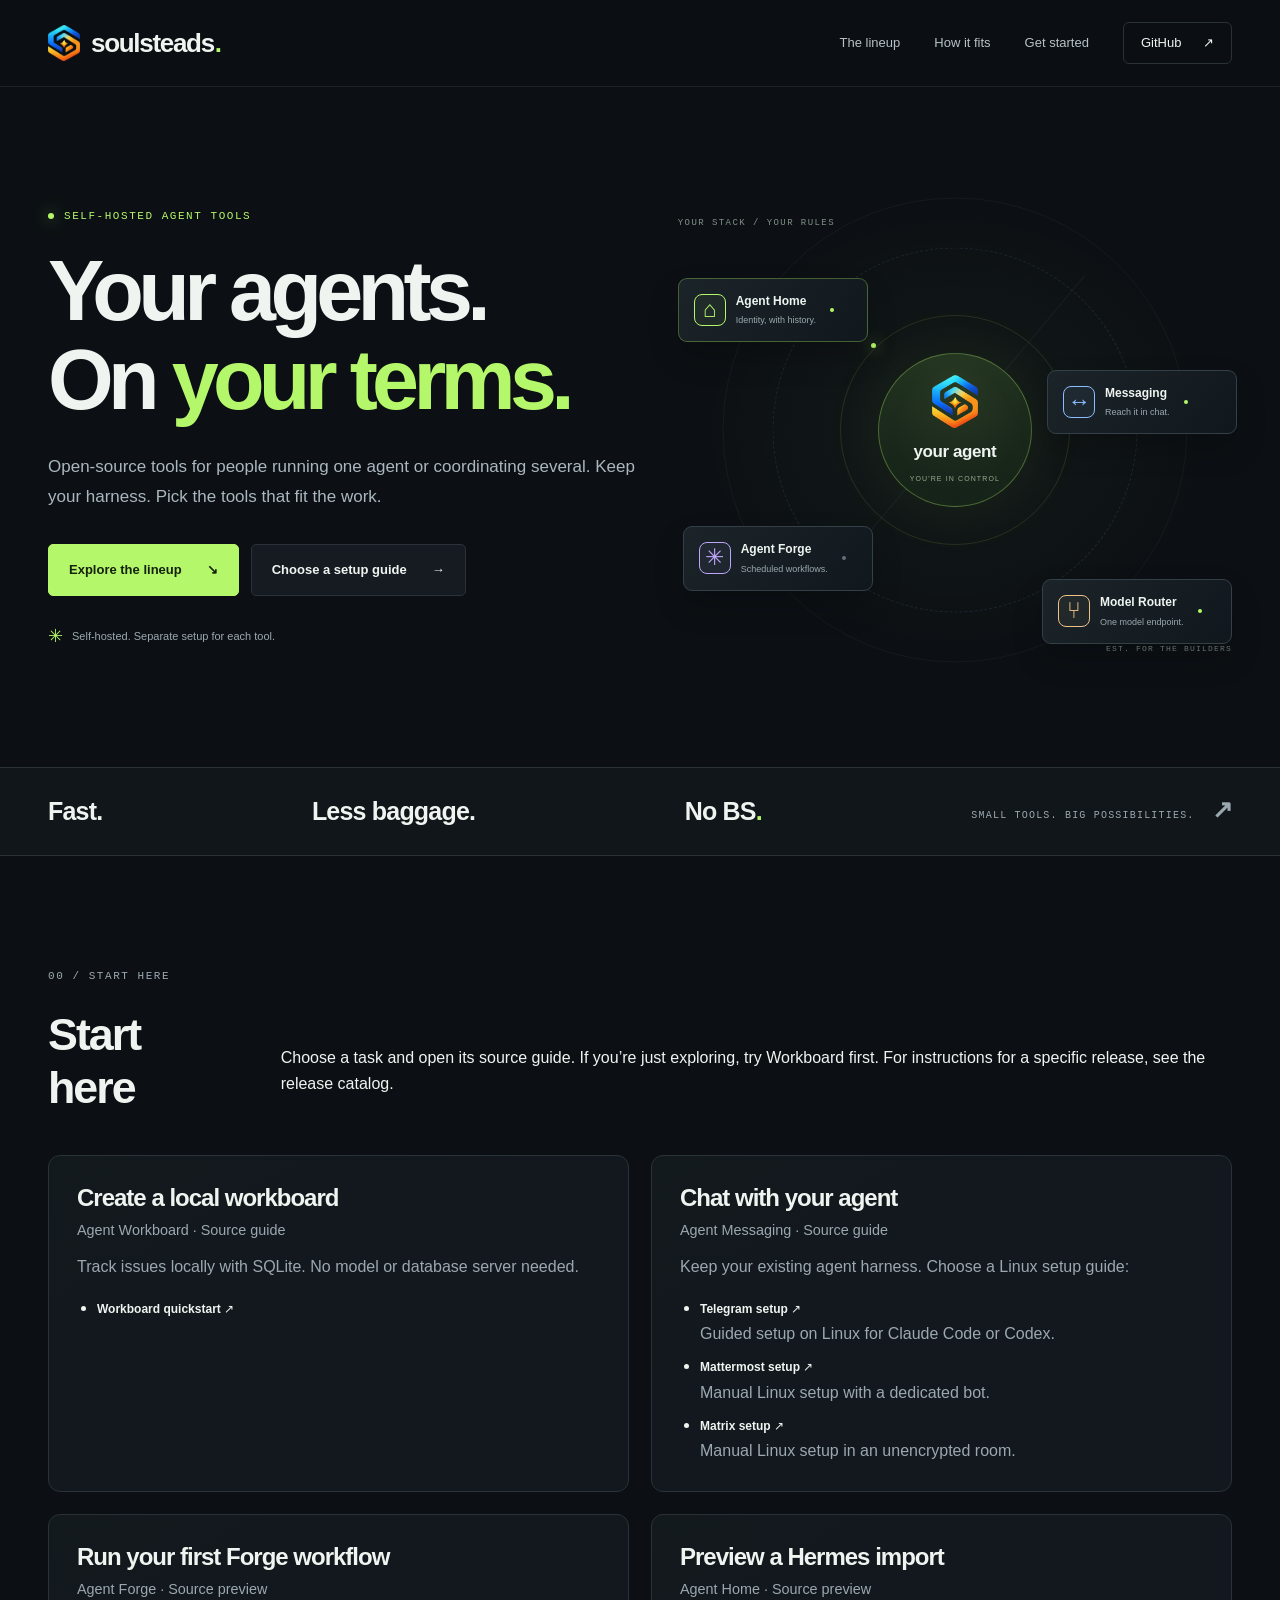
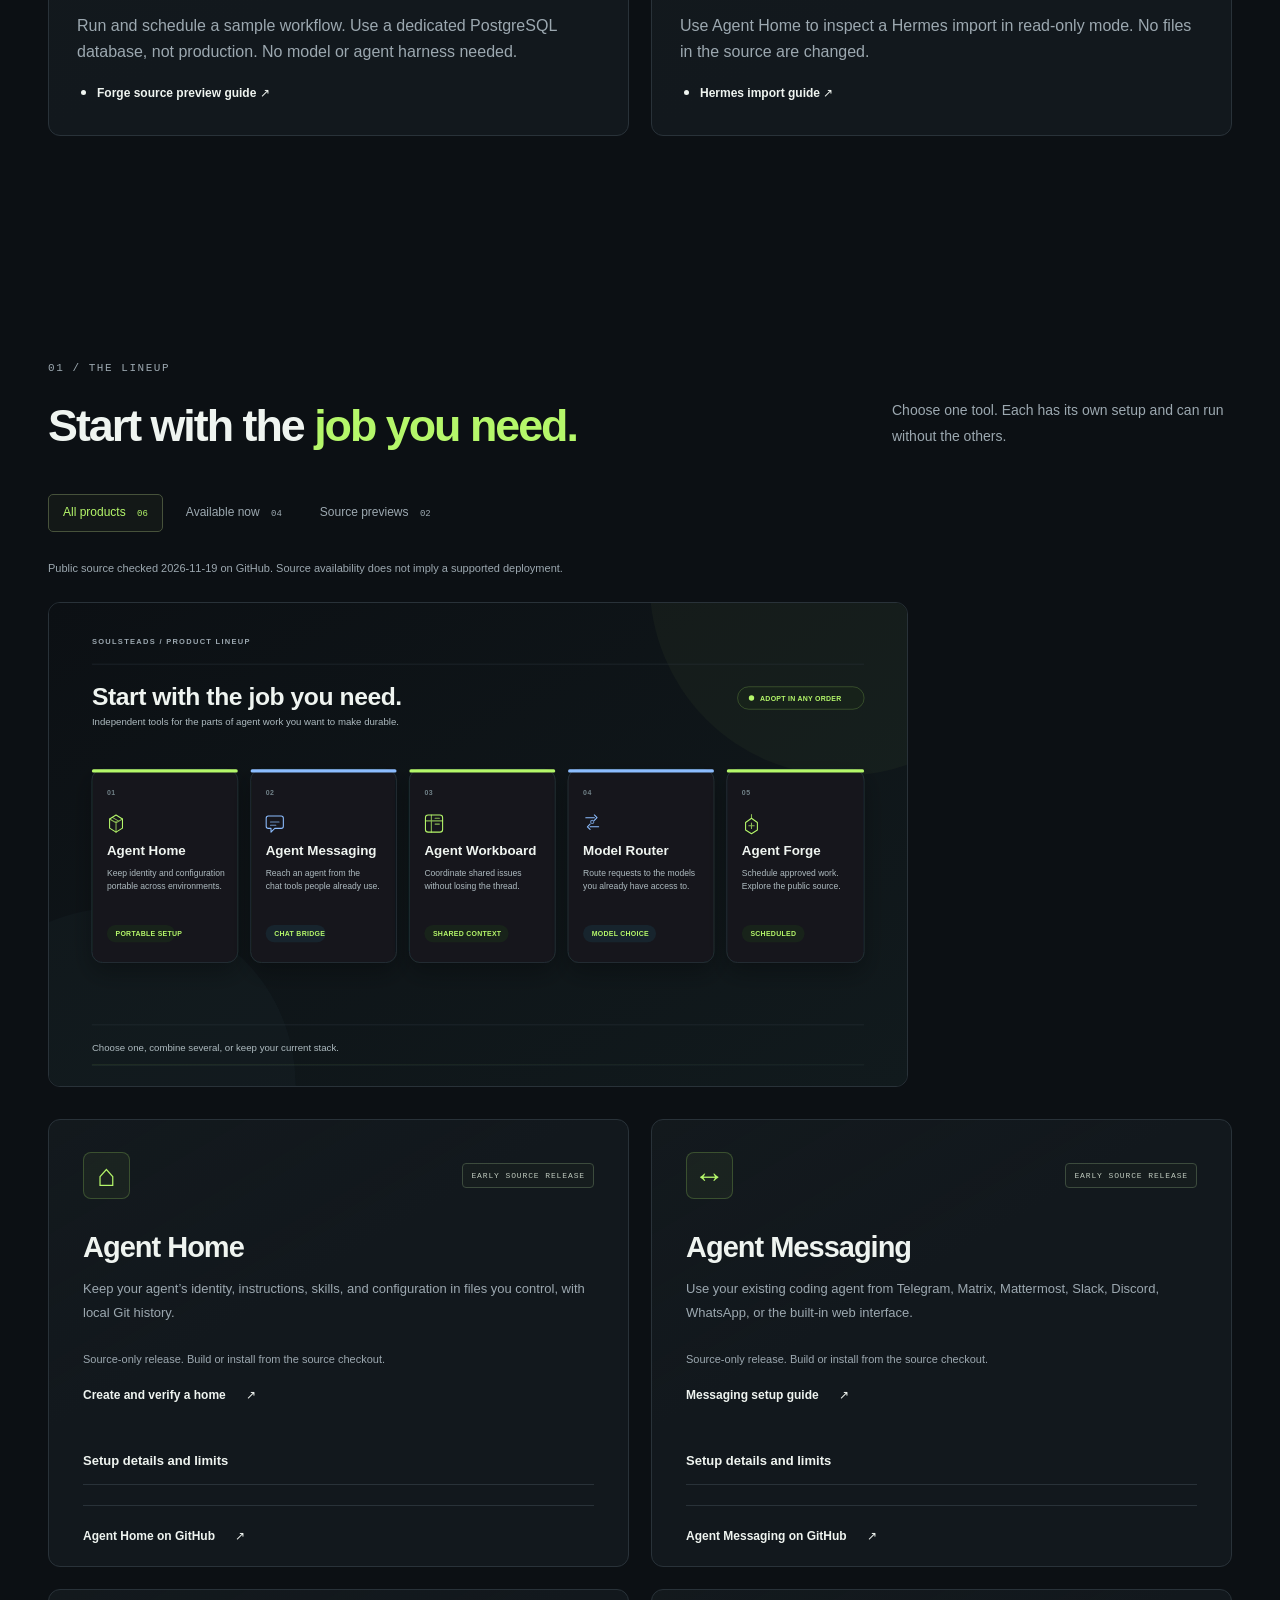
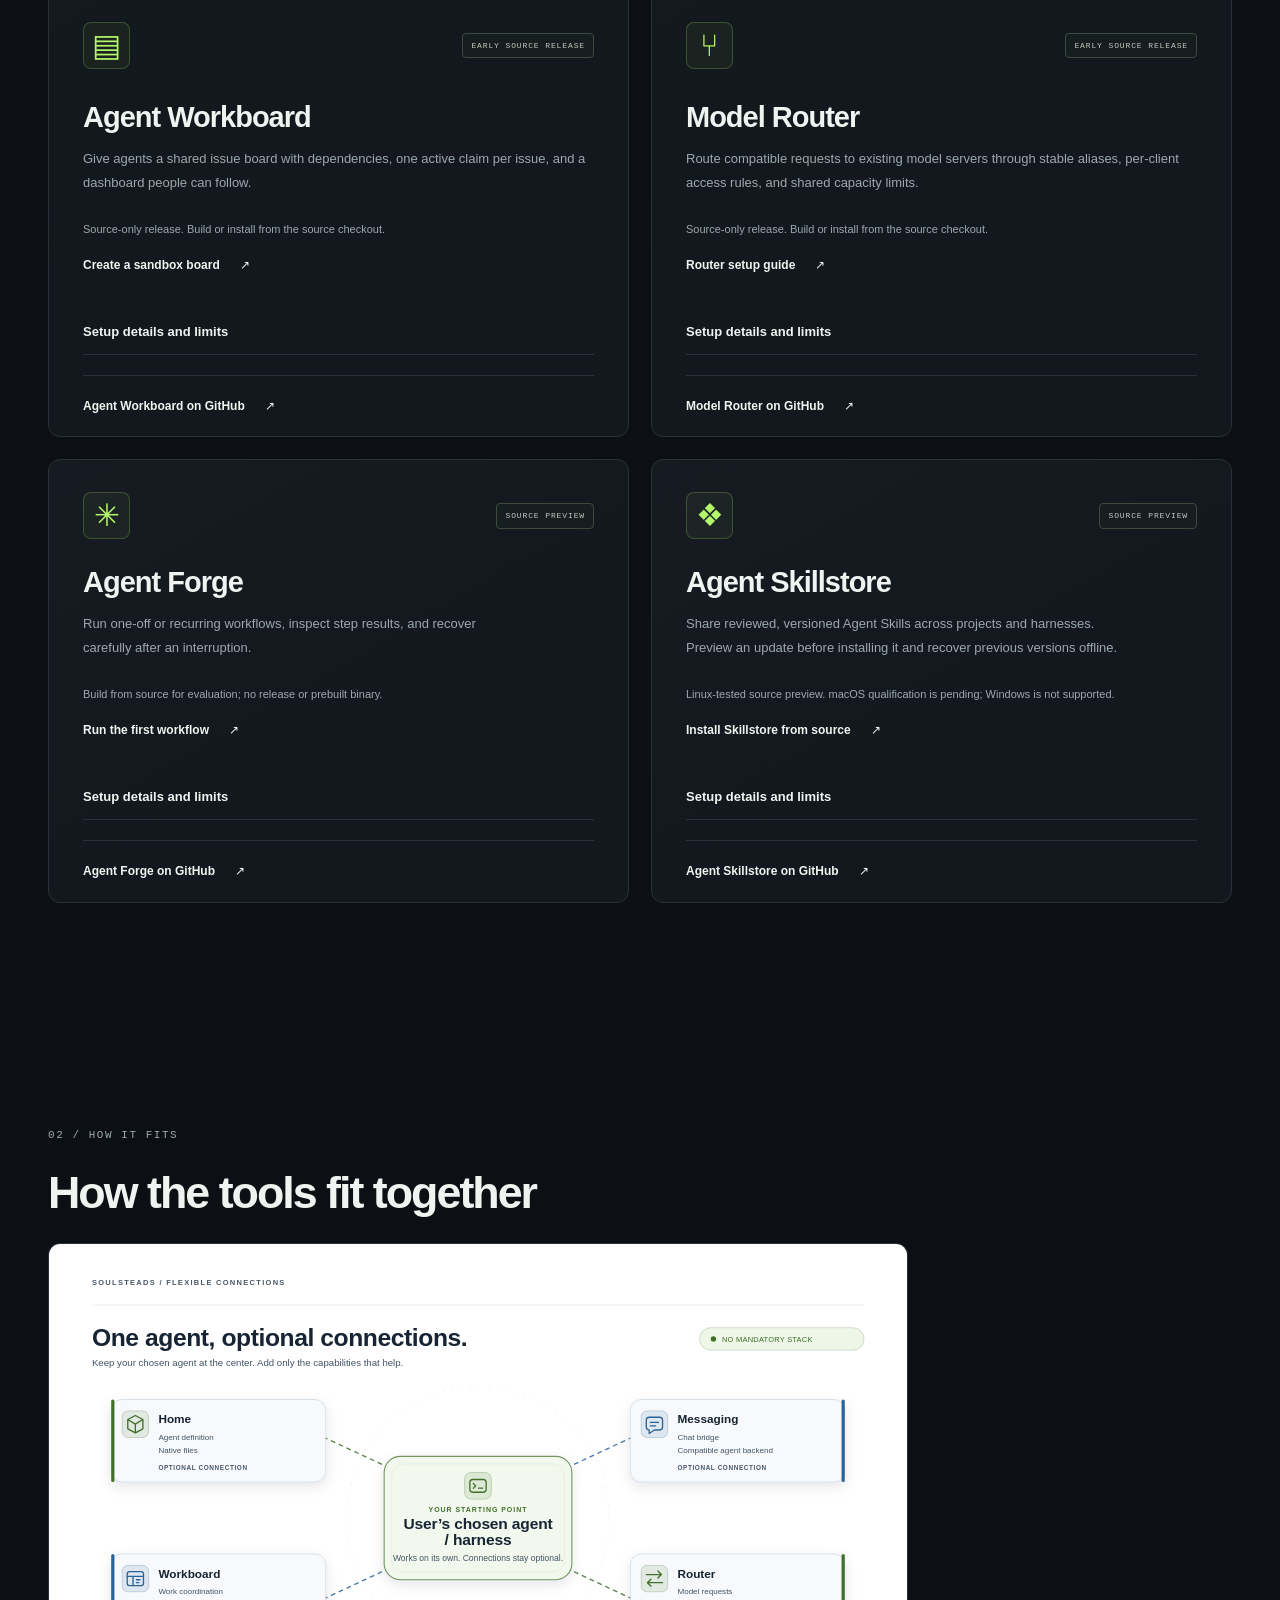
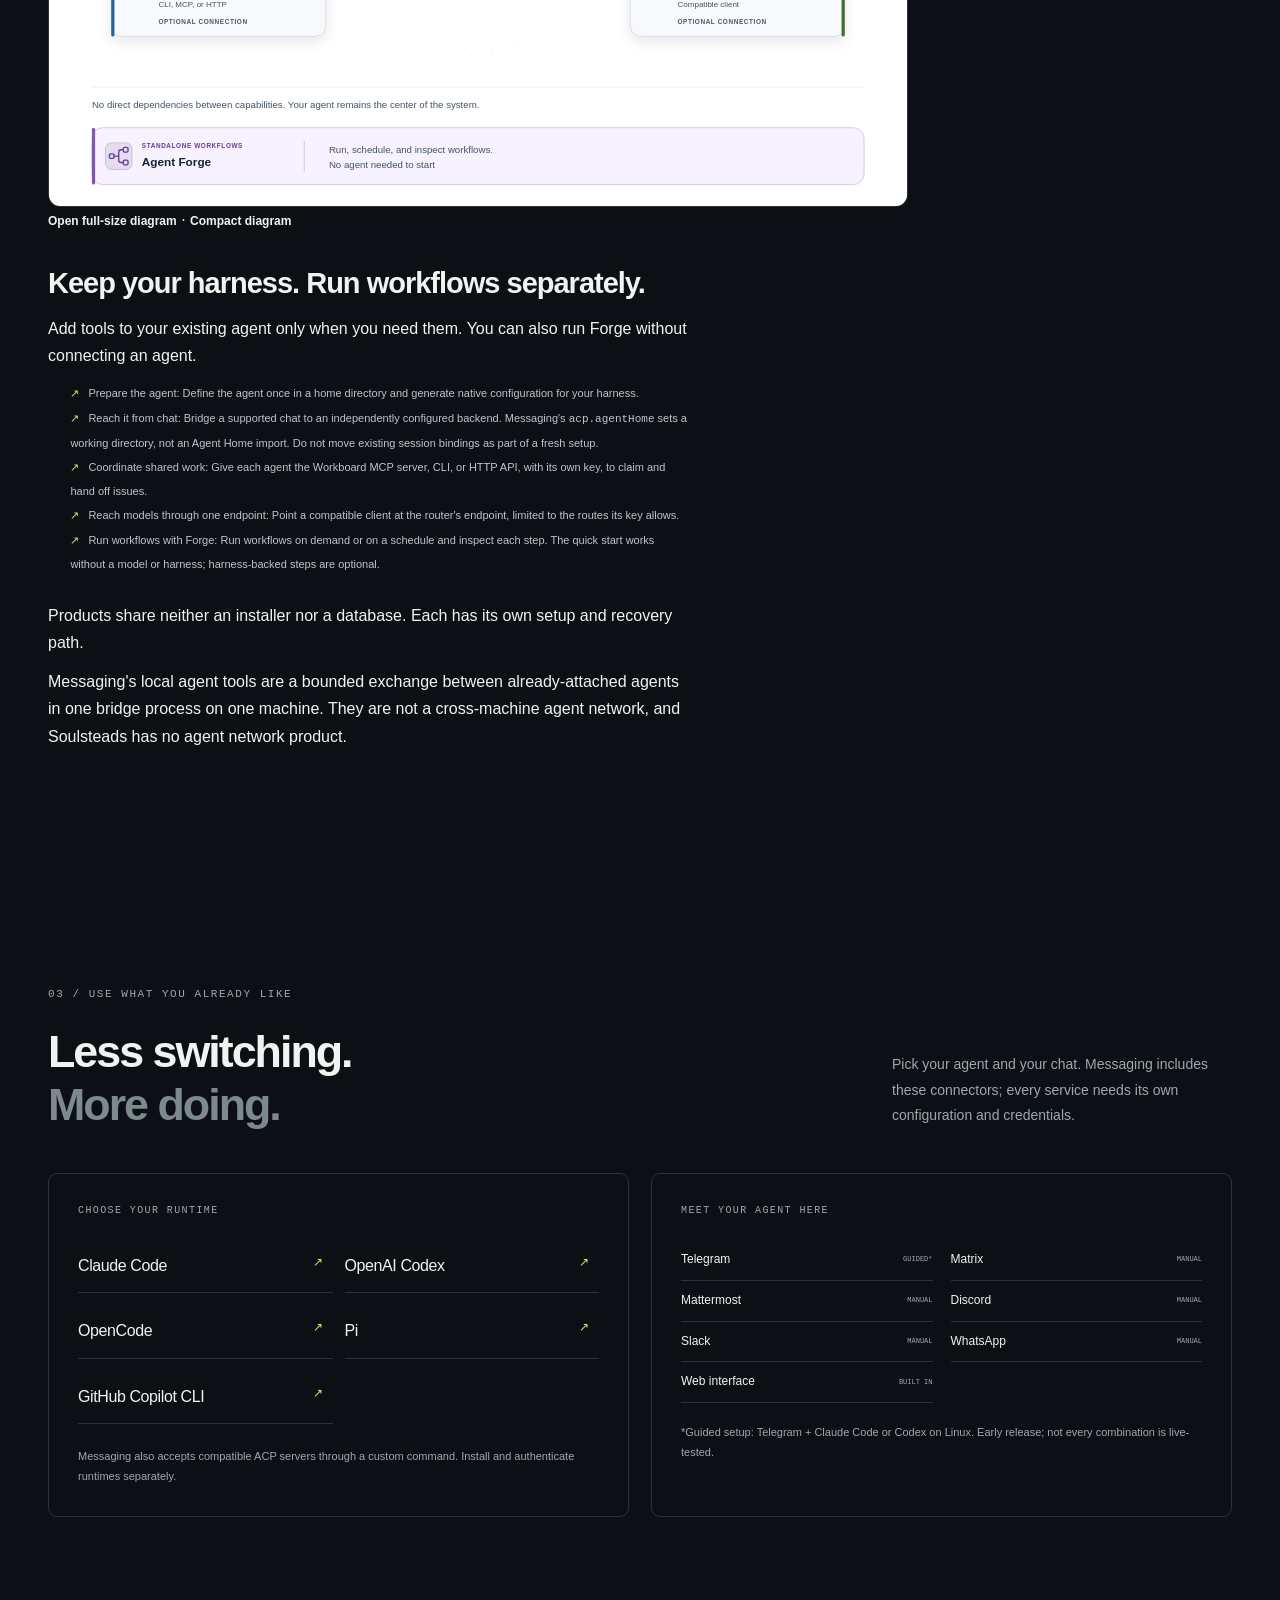
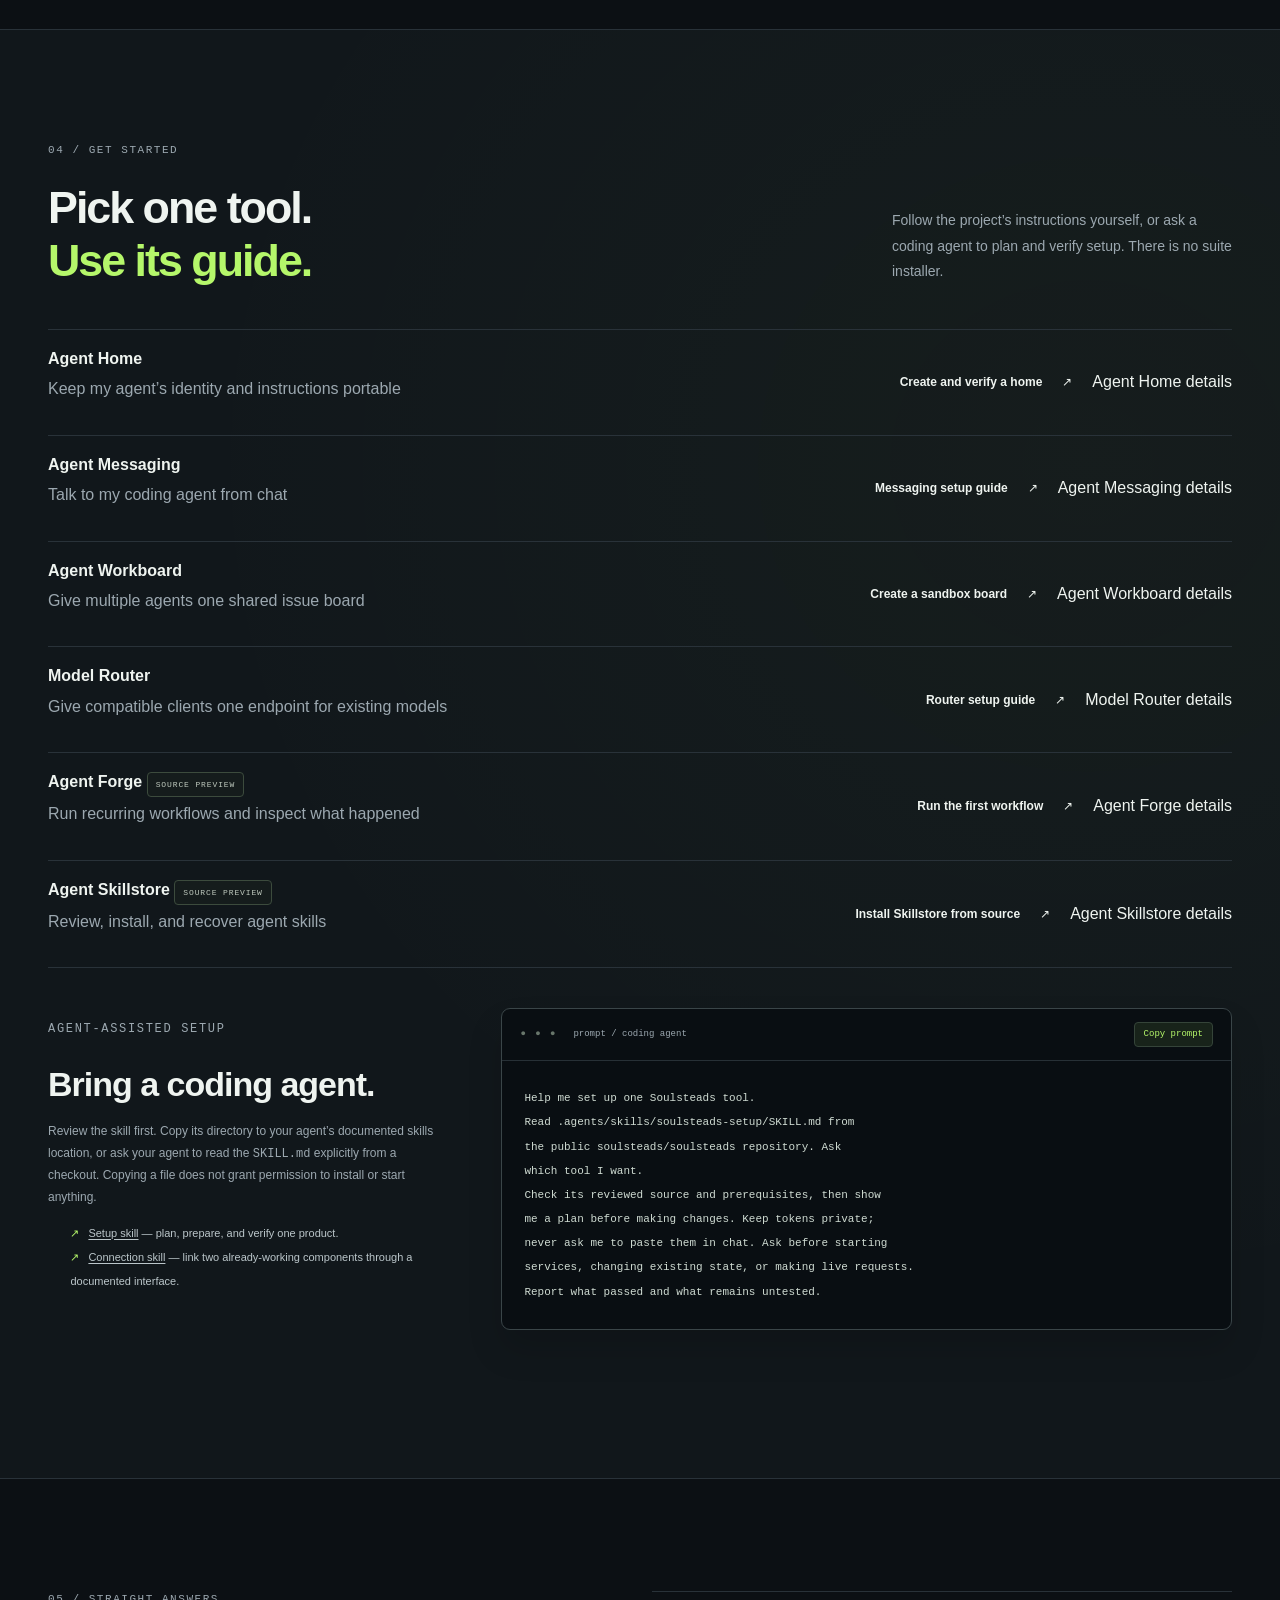
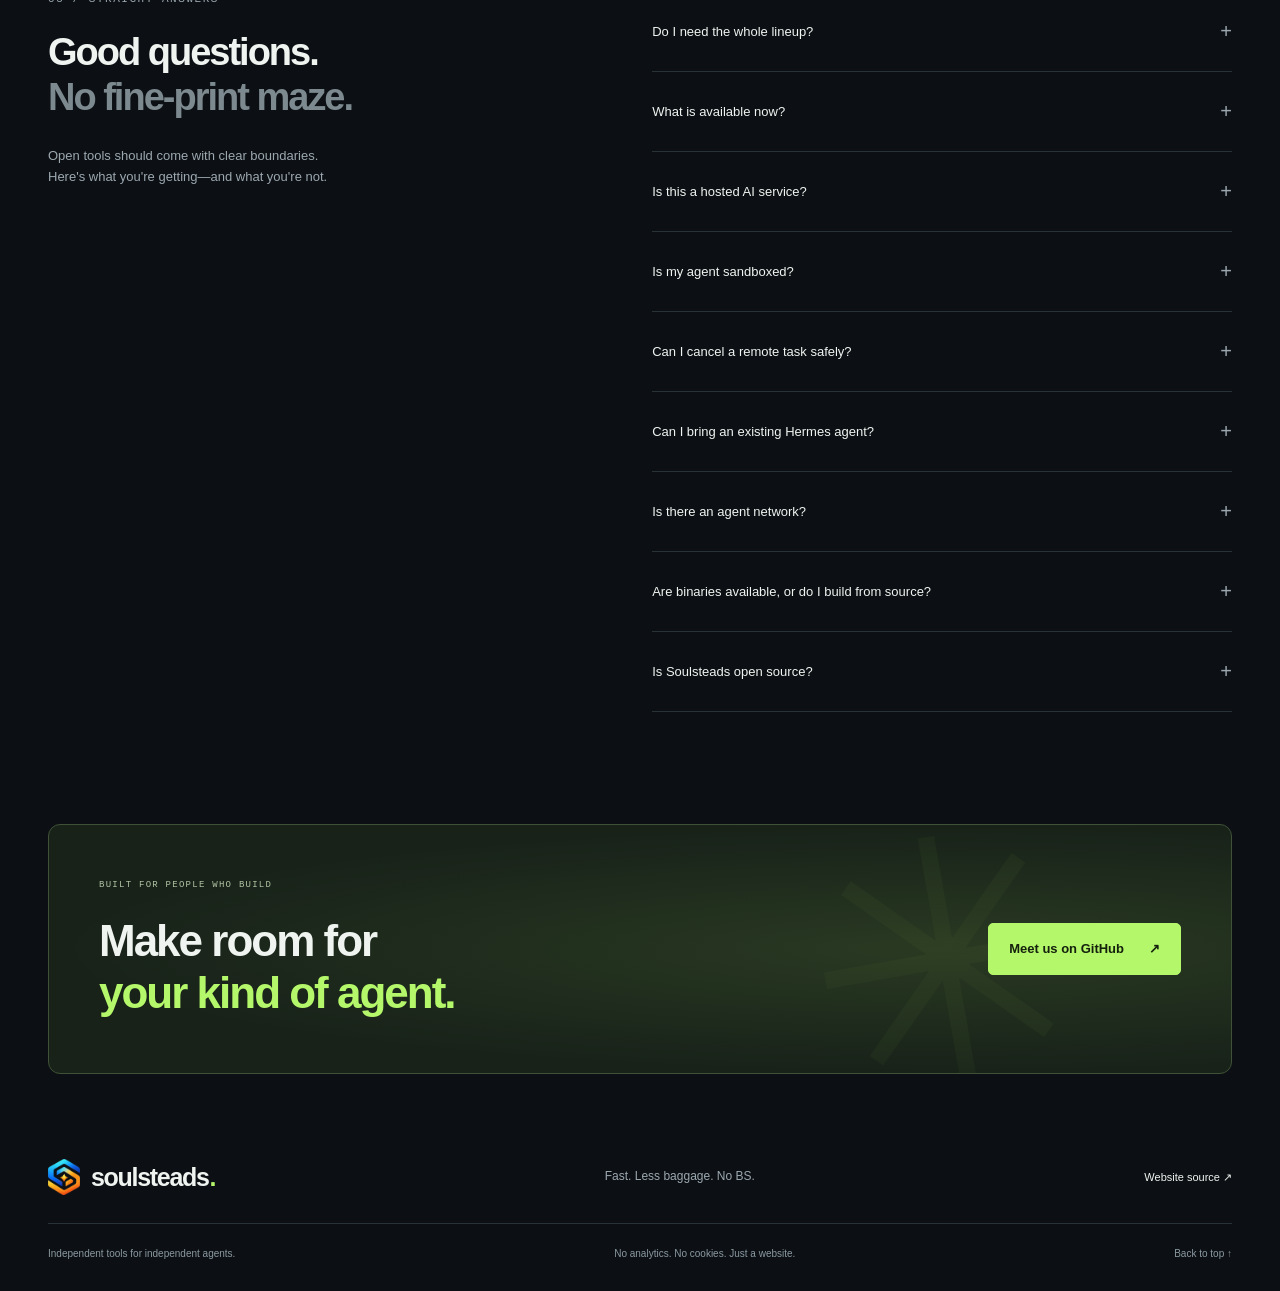
==== commit f98b5cee: "docs: clarify the Soulsteads lineup and setup Refresh the connection diagrams and chat guides, keep " ====
--- a/docs/index.html
+++ b/docs/index.html
@@ -148,28 +148,28 @@
       <p>Choose a task and open its source guide. If you’re just exploring, try Workboard first. For instructions for a specific release, see the <a href="https://github.com/soulsteads/soulsteads#released-on-github">release catalog</a>.</p>
     </div>
     <div class="start-here-grid"><article class="start-here-card" data-journey="workboard-sqlite" data-source="tagged">
-      <p class="eyebrow">Agent Workboard · Source guide</p>
-      <h3>Start with a ready local Workboard</h3>
-      <p>Create a useful local board using SQLite. No model or remote database is needed for this ready-to-use path.</p>
-      <p class="card-guide"><a class="text-link" href="https://github.com/soulsteads/soulsteads-agent-workboard/blob/main/README.md#quickstart">Workboard quickstart <span aria-hidden="true">↗</span></a></p>
+      <h3>Create a local workboard</h3>
+      <p class="journey-source">Agent Workboard · Source guide</p>
+      <p>Track issues locally with SQLite. No model or database server needed.</p>
+      <ul class="journey-guides"><li><a class="text-link" href="https://github.com/soulsteads/soulsteads-agent-workboard/blob/main/README.md#quickstart">Workboard quickstart <span aria-hidden="true">↗</span></a></li></ul>
     </article>
-<article class="start-here-card" data-journey="messaging-telegram" data-source="tagged">
-      <p class="eyebrow">Agent Messaging · Source guide</p>
-      <h3>Connect Telegram to an existing agent</h3>
-      <p>Follow the documented Telegram path using the existing coding-agent harness. This connector path adds no agent runner or model setup.</p>
-      <p class="card-guide"><a class="text-link" href="https://github.com/soulsteads/soulsteads-agent-messaging/blob/main/README.md">Telegram setup guide <span aria-hidden="true">↗</span></a></p>
+<article class="start-here-card" data-journey="messaging-chat" data-source="tagged">
+      <h3>Chat with your agent</h3>
+      <p class="journey-source">Agent Messaging · Source guide</p>
+      <p>Keep your existing agent harness. Choose a Linux setup guide:</p>
+      <ul class="journey-guides"><li><a class="text-link" href="https://github.com/soulsteads/soulsteads-agent-messaging/blob/main/docs/SETUP.md#telegram">Telegram setup <span aria-hidden="true">↗</span></a><div>Guided setup on Linux for Claude Code or Codex.</div></li><li><a class="text-link" href="https://github.com/soulsteads/soulsteads-agent-messaging/blob/main/docs/MATTERMOST.md">Mattermost setup <span aria-hidden="true">↗</span></a><div>Manual Linux setup with a dedicated bot.</div></li><li><a class="text-link" href="https://github.com/soulsteads/soulsteads-agent-messaging/blob/main/docs/MATRIX.md">Matrix setup <span aria-hidden="true">↗</span></a><div>Manual Linux setup in an unencrypted room.</div></li></ul>
     </article>
 <article class="start-here-card" data-journey="forge-postgres" data-source="preview">
-      <p class="eyebrow">Agent Forge · Source preview</p>
-      <h3>Try a no-model Forge workflow with dedicated PostgreSQL</h3>
-      <p>Use Forge's documented no-model example with its own PostgreSQL database, separate from production. Follow the component guide for the supported setup.</p>
-      <p class="card-guide"><a class="text-link" href="https://github.com/soulsteads/soulsteads-agent-forge/blob/9bcc307946730ac5c00c1a5552790504ba2fea4a/README.md">Forge source preview guide <span aria-hidden="true">↗</span></a></p>
+      <h3>Run your first Forge workflow</h3>
+      <p class="journey-source">Agent Forge · Source preview</p>
+      <p>Run and schedule a sample workflow. Use a dedicated PostgreSQL database, not production. No model or agent harness needed.</p>
+      <ul class="journey-guides"><li><a class="text-link" href="https://github.com/soulsteads/soulsteads-agent-forge/blob/9bcc307946730ac5c00c1a5552790504ba2fea4a/README.md">Forge source preview guide <span aria-hidden="true">↗</span></a></li></ul>
     </article>
 <article class="start-here-card" data-journey="home-hermes-import" data-source="preview">
-      <p class="eyebrow">Agent Home · Source preview</p>
-      <h3>Inspect a read-only Hermes import</h3>
-      <p>Review a Hermes import in Home's default read-only inspection mode before deciding whether to apply it. The source stays unchanged during inspection; use the component guide for supported inputs and boundaries.</p>
-      <p class="card-guide"><a class="text-link" href="https://github.com/soulsteads/soulsteads-agent-home/blob/31d1fc26fe210d82fd414780a4aeae78efea185f/docs/hermes-import.md">Hermes import guide <span aria-hidden="true">↗</span></a></p>
+      <h3>Preview a Hermes import</h3>
+      <p class="journey-source">Agent Home · Source preview</p>
+      <p>Use Agent Home to inspect a Hermes import in read-only mode. No files in the source are changed.</p>
+      <ul class="journey-guides"><li><a class="text-link" href="https://github.com/soulsteads/soulsteads-agent-home/blob/31d1fc26fe210d82fd414780a4aeae78efea185f/docs/hermes-import.md">Hermes import guide <span aria-hidden="true">↗</span></a></li></ul>
     </article></div>
   </section>
 <!-- end-start-here -->
@@ -196,12 +196,11 @@
           hidden
         >
           <button data-filter="all" aria-pressed="true">
-            All products <span>08</span></button
+            All products <span>06</span></button
           ><button data-filter="available" aria-pressed="false">
             Available now <span>04</span></button
           ><button data-filter="preview" aria-pressed="false">
-            On the horizon <span>01</span></button
-          ><button data-filter="planned" aria-pressed="false">Not yet available <span>03</span></button><span id="filter-status" class="sr-only" role="status"></span>
+            Source previews <span>02</span></button><span id="filter-status" class="sr-only" role="status"></span>
         </div>
         <!-- publication -->
 <p class="fine-print" id="lineup-publication">Public source checked 2026-11-19 on <a href="https://github.com/soulsteads">GitHub</a>. Source availability does not imply a supported deployment.</p>
@@ -299,44 +298,33 @@
     <p>Use the upstream quick start to initialize a fresh Forge home and run the sample workflow against a disposable PostgreSQL database. Check the output before adding a schedule, model, or plugin.</p><a class="text-link" href="https://github.com/soulsteads/soulsteads-agent-forge#quick-start">Run the first workflow <span aria-hidden="true">↗</span></a> · <a class="text-link" href="https://github.com/soulsteads/soulsteads-agent-forge/blob/main/docs/support.md">Requirements and verification <span aria-hidden="true">↗</span></a></details>
     <div class="card-bottom"><a class="text-link" href="https://github.com/soulsteads/soulsteads-agent-forge">Agent Forge on GitHub <span aria-hidden="true">↗</span></a></div>
   </article>
-<article class="product-card" data-status="planned" id="agent-voice">
-    <div class="card-top"><span class="product-icon mint" aria-hidden="true">◉</span><span class="badge">NOT YET AVAILABLE</span></div>
-    <h3>Agent Voice</h3><p class="card-description">Turn speech into agent input and agent output into understandable speech.</p><p class="fine-print">No public implementation to install.</p>
-
-    <details class="product-details"><summary>Direction and availability</summary><h4>Proposed direction</h4><ul class="feature-list"><li>One small interaction first: explicit record-and-send, transcription, and optional spoken replies.</li><li>No new stack, cloud service, or always-listening device required.</li><li>Live conversation and streaming are considered only after that first path is demonstrated.</li></ul>
-<h4>What it owns</h4><ul class="feature-list"><li>Transcription and speech-generation interfaces for existing clients</li></ul>
-<h4>What stays separate</h4><ul class="feature-list"><li>The agent, its harness, or the conversation it joins</li><li>Any requirement to use another Soulsteads product</li></ul>
-<p><strong>Not available</strong> — The public repository is empty.</p></details>
-    <div class="card-bottom"><a class="text-link" href="https://github.com/soulsteads/soulsteads-agent-voice">Watch the public repository <span aria-hidden="true">↗</span></a></div>
-  </article>
-<article class="product-card" data-status="planned" id="agent-skillstore">
-    <div class="card-top"><span class="product-icon mint" aria-hidden="true">❖</span><span class="badge">NOT YET AVAILABLE</span></div>
-    <h3>Agent Skillstore</h3><p class="card-description">Centrally publish, discover, update, and improve reusable agent skills.</p><p class="fine-print">Public placeholder repository; no implementation to install.</p>
-
-    <details class="product-details"><summary>Direction and availability</summary><h4>Proposed direction</h4><ul class="feature-list"><li>Discovery, validation, reviewed version publication, and installation of ordinary, portable Agent Skills packages.</li><li>Update inspection that protects local changes, and recovery from a bad update.</li><li>Improvement proposals that need validation and review before publication. Adoption stays selective.</li></ul>
-<h4>What it owns</h4><ul class="feature-list"><li>Skill distribution and release history</li></ul>
-<h4>What stays separate</h4><ul class="feature-list"><li>The agent's identity, permissions, or active session</li><li>Any requirement to use Agent Home</li></ul>
-<p><strong>Not available</strong> — The public repository contains a license and Git ignore file, but no implementation or setup guide.</p></details>
-    <div class="card-bottom"><a class="text-link" href="https://github.com/soulsteads/soulsteads-agent-skillstore">Placeholder repository <span aria-hidden="true">↗</span></a></div>
-  </article>
-<article class="product-card" data-status="planned" id="agent-harness">
-    <div class="card-top"><span class="product-icon mint" aria-hidden="true">◇</span><span class="badge">NOT YET AVAILABLE</span></div>
-    <h3>Agent Harness</h3><p class="card-description">A reserved project for a Soulsteads agent runtime. Use an existing supported harness with Home or Messaging today.</p><p class="fine-print">Reserved public repository; no implementation to install.</p>
-
-    <details class="product-details"><summary>Direction and availability</summary><p><strong>Not available</strong> — The public repository is empty.</p></details>
-    <div class="card-bottom"><a class="text-link" href="https://github.com/soulsteads/soulsteads-agent-harness">Reserved repository <span aria-hidden="true">↗</span></a></div>
+<article class="product-card preview-card" data-status="preview" id="agent-skillstore">
+    <div class="card-top"><span class="product-icon mint" aria-hidden="true">❖</span><span class="badge">SOURCE PREVIEW</span></div>
+    <h3>Agent Skillstore</h3><p class="card-description">Share reviewed, versioned Agent Skills across projects and harnesses. Preview an update before installing it and recover previous versions offline.</p><p class="fine-print">Linux-tested source preview. macOS qualification is pending; Windows is not supported.</p>
+    <p class="card-guide"><a class="text-link" href="https://github.com/soulsteads/soulsteads-agent-skillstore/blob/7b24bb6eaf566ab004b6b30591a5369a6a4ec53a/README.md#install-from-source">Install Skillstore from source <span aria-hidden="true">↗</span></a></p>
+    <details class="product-details"><summary>Setup details and limits</summary><h4>Before you start</h4><ul class="feature-list"><li>A source checkout, Python 3.11 or later, and <code>uv</code> or <code>pip</code></li></ul>
+<h4>Published capabilities</h4><ul class="feature-list"><li>Review an exact skill version and inspect the proposed file changes before installing.</li><li>Protect local edits and roll back or restore skills from local snapshots.</li><li>Use tracking-only mode for private skill backups without a registry.</li></ul>
+<h4>What it owns</h4><ul class="feature-list"><li>Skill distribution and installation records</li></ul>
+<h4>What stays separate</h4><ul class="feature-list"><li>Agent identity, permissions, or sessions</li><li>Execution of installed skills</li></ul>
+<h4>Current limits</h4><ul class="feature-list"><li>The local quickstart needs no harness or model account.</li><li>Installation copies skill files without executing them.</li></ul>
+
+    <h4>Try a local skill registry</h4>
+
+    <p>Follow the disposable quickstart to review, install, and recover a sample skill without changing your harness configuration.</p><a class="text-link" href="https://github.com/soulsteads/soulsteads-agent-skillstore/blob/7b24bb6eaf566ab004b6b30591a5369a6a4ec53a/README.md#install-from-source">Install Skillstore from source <span aria-hidden="true">↗</span></a> · <a class="text-link" href="https://github.com/soulsteads/soulsteads-agent-skillstore/blob/7b24bb6eaf566ab004b6b30591a5369a6a4ec53a/README.md#quickstart">Try the local quickstart <span aria-hidden="true">↗</span></a> · <a class="text-link" href="https://github.com/soulsteads/soulsteads-agent-skillstore/blob/7b24bb6eaf566ab004b6b30591a5369a6a4ec53a/docs/usage.md#tracking-only-mode">Back up skills without a registry <span aria-hidden="true">↗</span></a></details>
+    <div class="card-bottom"><a class="text-link" href="https://github.com/soulsteads/soulsteads-agent-skillstore">Agent Skillstore on GitHub <span aria-hidden="true">↗</span></a></div>
   </article>
 <!-- end-product-cards -->
 </div>
 </section>
 <section class="section wrap" id="stack" aria-labelledby="stack-title">
         <p class="eyebrow">02 / HOW IT FITS</p>
-        <h2 id="stack-title">Keep the harness you use.</h2>
+        <h2 id="stack-title">How the tools fit together</h2>
         <figure class="marketing-figure">
-          <img src="assets/agent-connections.svg" width="1600" height="900" loading="lazy" alt="Optional interfaces between one agent harness and Home, Messaging, Workboard, and Model Router." />
+          <img src="assets/agent-connections.svg" width="1600" height="1048" loading="lazy" alt="Your agent harness can connect to Home, Messaging, Workboard, and Model Router. Forge runs workflows separately." />
+          <figcaption><a class="text-link" href="assets/agent-connections.svg">Open full-size diagram</a> · <a class="text-link" href="assets/agent-connections-compact.svg">Compact diagram</a></figcaption>
         </figure>
         <!-- optional-combination -->
-<div class="optional-combination"><h3>One agent, optional connections</h3><p>Keep your chosen harness. Add only the tools you need, and configure each connection explicitly.</p><ul class="feature-list"><li>Prepare the agent: Define the agent once in a home directory and generate native configuration for your harness.</li><li>Reach it from chat: Bridge a supported chat to an independently configured backend. Messaging's <code>acp.agentHome</code> sets a working directory, not an Agent Home import. Do not move existing session bindings as part of a fresh setup.</li><li>Coordinate shared work: Give each agent the Workboard MCP server, CLI, or HTTP API, with its own key, to claim and hand off issues.</li><li>Reach models through one endpoint: Point a compatible client at the router's endpoint, limited to the routes its key allows.</li></ul><p>Products share neither an installer nor a database. Each has its own setup and recovery path.</p><p>Messaging's local agent tools are a bounded exchange between already-attached agents in one bridge process on one machine. They are not a cross-machine agent network, and Soulsteads has no agent network product.</p></div>
+<div class="optional-combination"><h3>Keep your harness. Run workflows separately.</h3><p>Add tools to your existing agent only when you need them. You can also run Forge without connecting an agent.</p><ul class="feature-list"><li>Prepare the agent: Define the agent once in a home directory and generate native configuration for your harness.</li><li>Reach it from chat: Bridge a supported chat to an independently configured backend. Messaging's <code>acp.agentHome</code> sets a working directory, not an Agent Home import. Do not move existing session bindings as part of a fresh setup.</li><li>Coordinate shared work: Give each agent the Workboard MCP server, CLI, or HTTP API, with its own key, to claim and hand off issues.</li><li>Reach models through one endpoint: Point a compatible client at the router's endpoint, limited to the routes its key allows.</li><li>Run workflows with Forge: Run workflows on demand or on a schedule and inspect each step. The quick start works without a model or harness; harness-backed steps are optional.</li></ul><p>Products share neither an installer nor a database. Each has its own setup and recovery path.</p><p>Messaging's local agent tools are a bounded exchange between already-attached agents in one bridge process on one machine. They are not a cross-machine agent network, and Soulsteads has no agent network product.</p></div>
 <!-- end-optional-combination -->
       </section>
       <section
@@ -417,7 +405,8 @@
 <li><div><strong>Agent Messaging</strong><p>Talk to my coding agent from chat</p></div><div><a class="text-link" href="https://github.com/soulsteads/soulsteads-agent-messaging/blob/main/docs/SETUP.md">Messaging setup guide <span aria-hidden="true">↗</span></a><a href="#agent-messaging">Agent Messaging details</a></div></li>
 <li><div><strong>Agent Workboard</strong><p>Give multiple agents one shared issue board</p></div><div><a class="text-link" href="https://github.com/soulsteads/soulsteads-agent-workboard#quickstart">Create a sandbox board <span aria-hidden="true">↗</span></a><a href="#agent-workboard">Agent Workboard details</a></div></li>
 <li><div><strong>Model Router</strong><p>Give compatible clients one endpoint for existing models</p></div><div><a class="text-link" href="https://github.com/soulsteads/soulsteads-model-router/blob/main/docs/SETUP.md">Router setup guide <span aria-hidden="true">↗</span></a><a href="#model-router">Model Router details</a></div></li>
-<li><div><strong>Agent Forge</strong> <span class="badge">SOURCE PREVIEW</span><p>Run recurring workflows and inspect what happened</p></div><div><a class="text-link" href="https://github.com/soulsteads/soulsteads-agent-forge#quick-start">Run the first workflow <span aria-hidden="true">↗</span></a><a href="#agent-forge">Agent Forge details</a></div></li></ul>
+<li><div><strong>Agent Forge</strong> <span class="badge">SOURCE PREVIEW</span><p>Run recurring workflows and inspect what happened</p></div><div><a class="text-link" href="https://github.com/soulsteads/soulsteads-agent-forge#quick-start">Run the first workflow <span aria-hidden="true">↗</span></a><a href="#agent-forge">Agent Forge details</a></div></li>
+<li><div><strong>Agent Skillstore</strong> <span class="badge">SOURCE PREVIEW</span><p>Review, install, and recover agent skills</p></div><div><a class="text-link" href="https://github.com/soulsteads/soulsteads-agent-skillstore/blob/7b24bb6eaf566ab004b6b30591a5369a6a4ec53a/README.md#install-from-source">Install Skillstore from source <span aria-hidden="true">↗</span></a><a href="#agent-skillstore">Agent Skillstore details</a></div></li></ul>
 <!-- end-setup-links -->
           <div class="quickstart">
             <div class="setup-copy">
@@ -425,15 +414,16 @@
               <h3>Bring a coding agent.</h3>
               <p>Review the skill first. Copy its directory to your agent’s documented skills location, or ask your agent to read the <code>SKILL.md</code> explicitly from a checkout. Copying a file does not grant permission to install or start anything.</p>
               <ul class="feature-list">
-                <li><a href="https://github.com/soulsteads/soulsteads/blob/main/skills/soulsteads-setup/SKILL.md">Setup skill</a> — plan, prepare, and verify one product.</li>
-                <li><a href="https://github.com/soulsteads/soulsteads/blob/main/skills/soulsteads-connect/SKILL.md">Connection skill</a> — link two already-working components through a documented interface.</li>
+                <li><a href="https://github.com/soulsteads/soulsteads/blob/main/.agents/skills/soulsteads-setup/SKILL.md">Setup skill</a> — plan, prepare, and verify one product.</li>
+                <li><a href="https://github.com/soulsteads/soulsteads/blob/main/.agents/skills/soulsteads-connect/SKILL.md">Connection skill</a> — link two already-working components through a documented interface.</li>
               </ul>
             </div>
             <div class="terminal">
               <div class="terminal-bar"><span class="window-dots" aria-hidden="true">● ● ●</span><span>prompt / coding agent</span><button class="copy" data-copy="agent-setup-prompt" hidden>Copy prompt</button></div>
               <pre tabindex="0" role="region" aria-label="Agent-assisted setup prompt"><code id="agent-setup-prompt">Help me set up one Soulsteads tool.
-Read skills/soulsteads-setup/SKILL.md from the public
-soulsteads/soulsteads repository. Ask which tool I want.
+Read .agents/skills/soulsteads-setup/SKILL.md from
+the public soulsteads/soulsteads repository. Ask
+which tool I want.
 Check its reviewed source and prerequisites, then show
 me a plan before making changes. Keep tokens private;
 never ask me to paste them in chat. Ask before starting
@@ -462,14 +452,14 @@
         <div class="faq-list">
 <!-- faq-items -->
 <details><summary>Do I need the whole lineup?<span aria-hidden="true">+</span></summary><p>No. Every product is meant to be useful on its own; start with one and add another only if it helps. Independence does not mean no dependencies: Messaging needs a harness and a chat account, and Model Router needs an inference server. It means those needs never force you to adopt the rest of Soulsteads.</p></details>
-<details><summary>What is available now?<span aria-hidden="true">+</span></summary><p>Agent Home, Agent Messaging, Agent Workboard, Model Router, Agent Forge have public source and setup guides. Agent Forge is an early preview. Agent Voice, Agent Skillstore, Agent Harness have no public implementation to install.</p></details>
+<details><summary>What is available now?<span aria-hidden="true">+</span></summary><p>Agent Home, Agent Messaging, Agent Workboard, Model Router, Agent Forge, Agent Skillstore have public source and setup guides. Agent Forge is an early preview. Agent Skillstore is an early preview.</p></details>
 <details><summary>Is this a hosted AI service?<span aria-hidden="true">+</span></summary><p>No. The published tools run on your machine. You bring your own harness, model access, chat accounts, and credentials. Your model and messaging providers' costs and privacy policies still apply.</p></details>
 <details><summary>Is my agent sandboxed?<span aria-hidden="true">+</span></summary><p>No. Agent Home and Agent Messaging do not sandbox your agent: it keeps its machine permissions. Keep secrets out of tracked files, and use an account and workspace you are comfortable giving the agent.</p></details>
 <details><summary>Can I cancel a remote task safely?<span aria-hidden="true">+</span></summary><p>Messaging's <code>/cancel</code> is not a kill switch. In the known Codex cancellation case a shell process can keep running, and unattended remote command execution is not qualified. Read the Messaging README before connecting a powerful agent.</p></details>
 <details><summary>Can I bring an existing Hermes agent?<span aria-hidden="true">+</span></summary><p>Agent Home has an optional Hermes importer. Inspect an explicitly selected source first; applying creates a fresh home, not a live messaging cutover. Unsupported settings are reported, and incomplete imports need acknowledgement.</p><a class="text-link" href="https://github.com/soulsteads/soulsteads-agent-home/blob/main/docs/hermes-import.md">Read the import guide <span aria-hidden="true">↗</span></a></details>
 <details><summary>Is there an agent network?<span aria-hidden="true">+</span></summary><p>No. Messaging's optional local agent tools let one conversation ask another already-attached agent on the same machine a question, with nothing queued and no cross-machine delivery. A separate agent network is a possible future decision, not a product.</p></details>
-<details><summary>Are binaries available, or do I build from source?<span aria-hidden="true">+</span></summary><p>GitHub releases for Agent Home, Agent Messaging, Agent Workboard, Model Router are source-only. Agent Forge can be built from public source but has no tagged release. No prebuilt release assets were listed for these tools.</p></details>
-<details><summary>Is Soulsteads open source?<span aria-hidden="true">+</span></summary><p>Agent Home: Apache 2.0; Agent Messaging: Apache 2.0; Agent Workboard: Apache 2.0; Model Router: Apache 2.0; Agent Forge: Apache 2.0. See each repository’s license and notices.</p></details>
+<details><summary>Are binaries available, or do I build from source?<span aria-hidden="true">+</span></summary><p>GitHub releases for Agent Home, Agent Messaging, Agent Workboard, Model Router are source-only. Agent Forge, Agent Skillstore can be built from public source but have no tagged release. No prebuilt release assets were listed for these tools.</p></details>
+<details><summary>Is Soulsteads open source?<span aria-hidden="true">+</span></summary><p>Agent Home: Apache 2.0; Agent Messaging: Apache 2.0; Agent Workboard: Apache 2.0; Model Router: Apache 2.0; Agent Forge: Apache 2.0; Agent Skillstore: Apache 2.0. See each repository’s license and notices.</p></details>
 <!-- end-faq-items -->
 </div>
       </section>
--- a/docs/assets/style.css
+++ b/docs/assets/style.css
@@ -540,20 +540,34 @@
   border-radius: 12px;
   background: linear-gradient(150deg, #17201e22, transparent 40%), var(--panel);
 }
-.start-here-card .eyebrow {
-  margin-bottom: 14px;
-}
 .start-here-card h3 {
-  margin: 0 0 12px;
-  font-size: 23px;
+  margin: 0 0 6px;
+  font-size: 24px;
   line-height: 1.2;
 }
 .start-here-card p {
   color: var(--muted);
-  line-height: 1.7;
-}
-.start-here-card .card-guide {
-  margin-top: 18px;
+  line-height: 1.6;
+}
+.start-here-card .journey-source {
+  margin-bottom: 12px;
+  font-size: 0.9rem;
+  overflow-wrap: anywhere;
+}
+.journey-guides {
+  margin: 12px 0 0;
+  padding-inline-start: 1.25em;
+  line-height: 1.5;
+}
+.journey-guides li + li {
+  margin-top: 8px;
+}
+.journey-guides li div {
+  color: var(--muted);
+}
+.journey-guides a {
+  display: inline-block;
+  padding-block: 3px;
 }
 .product-card {
   padding: 32px 34px 0;
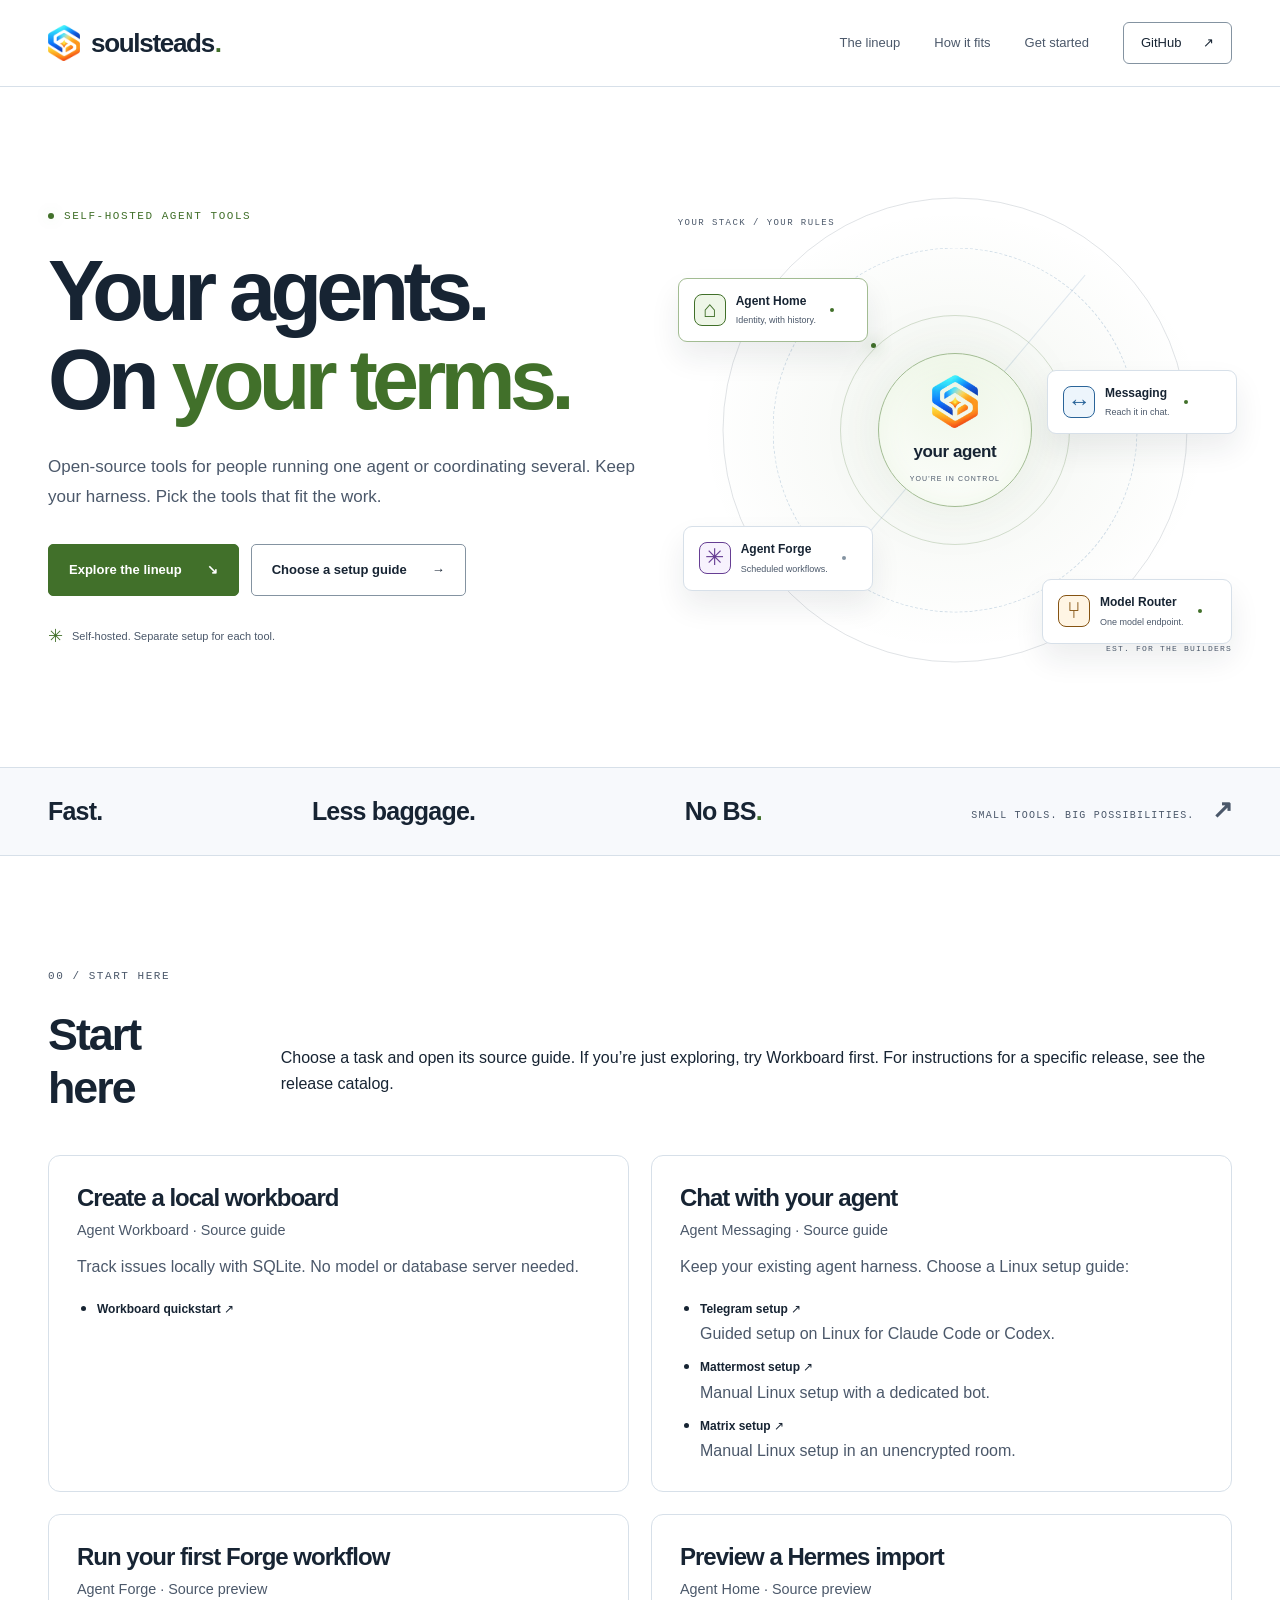
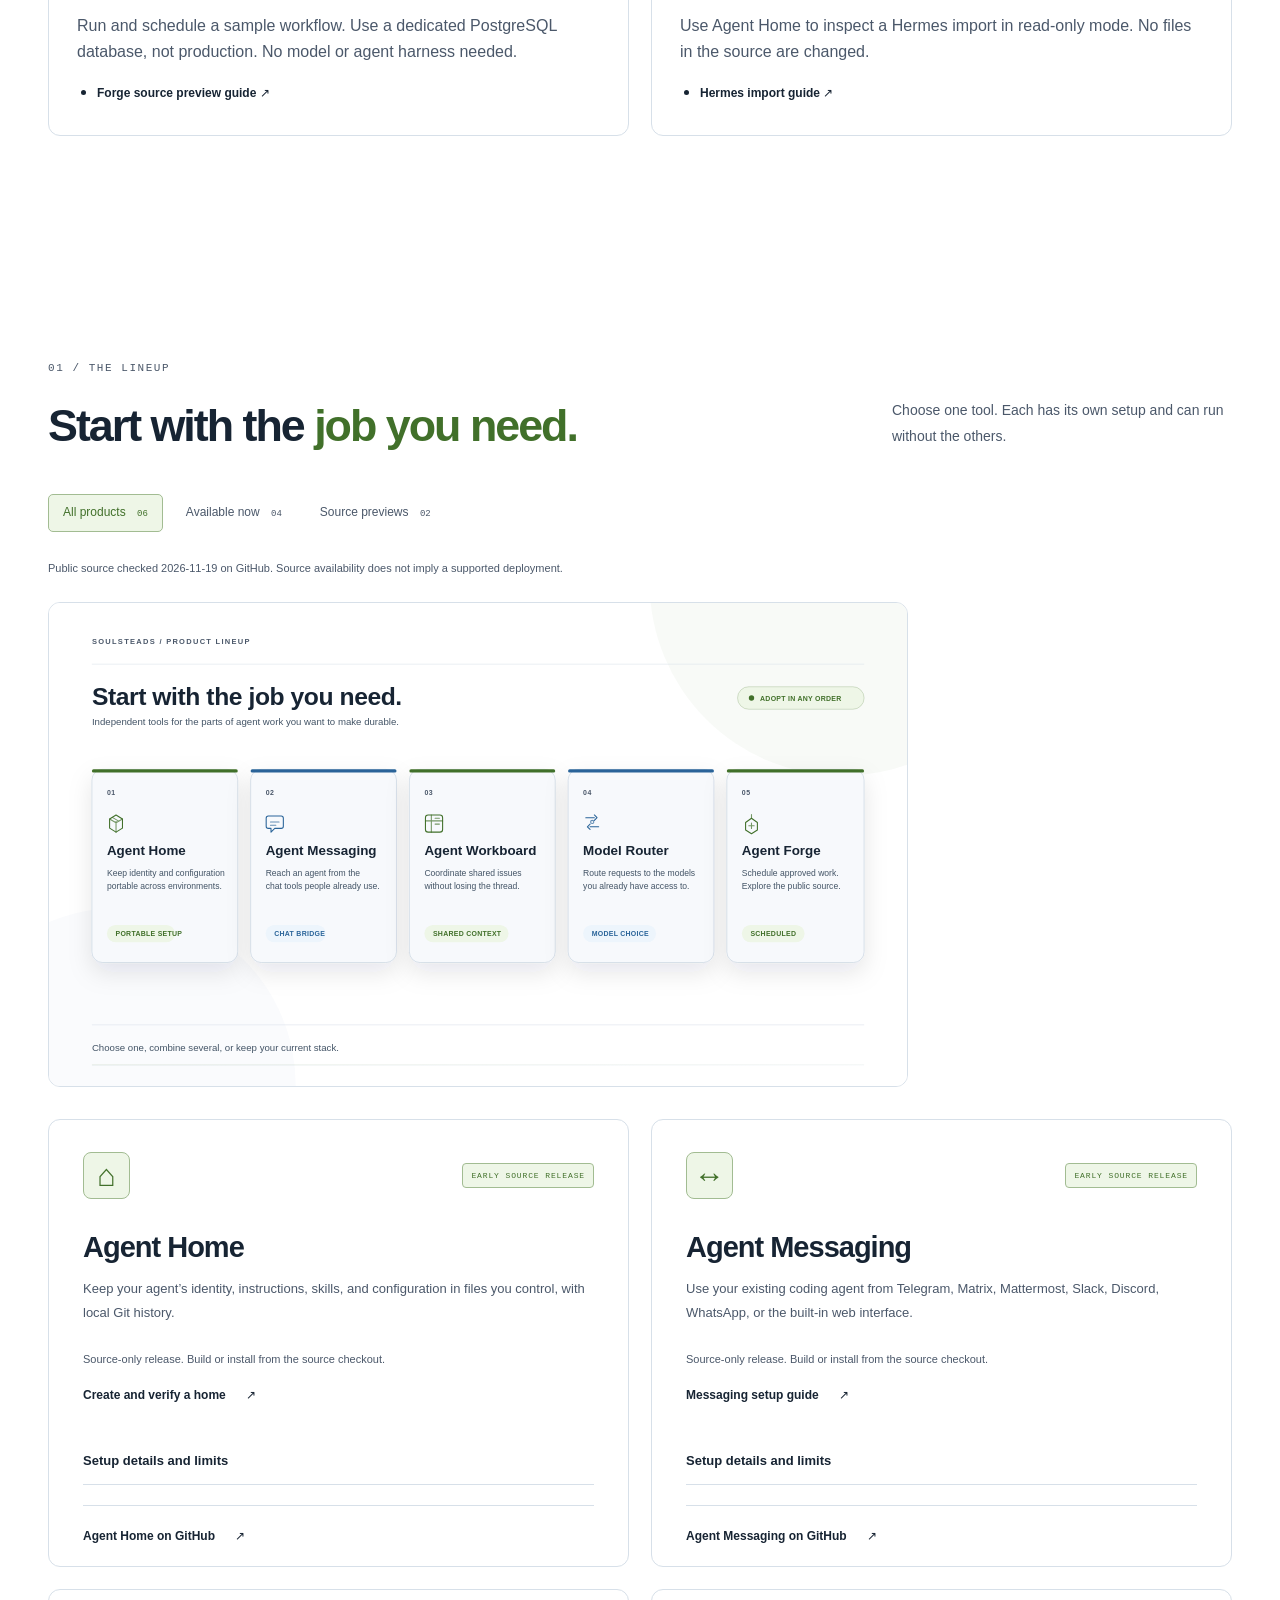
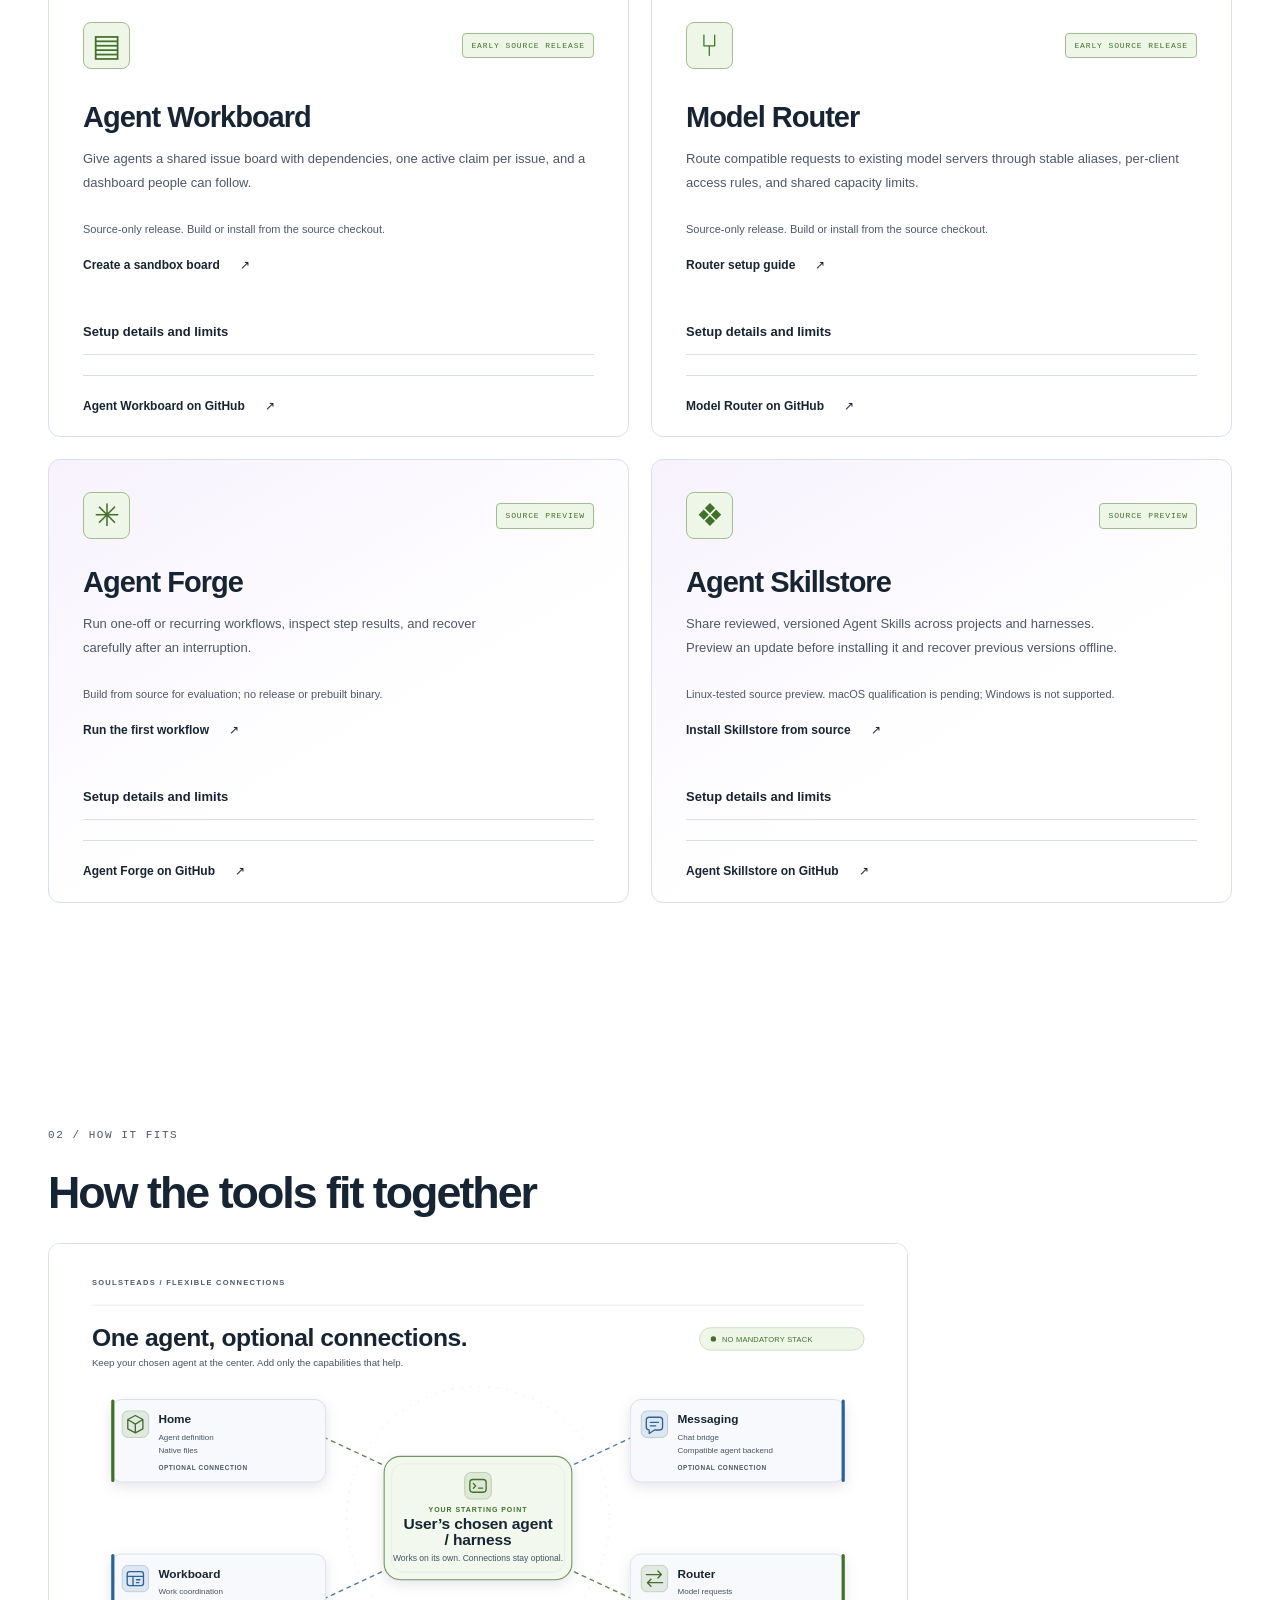
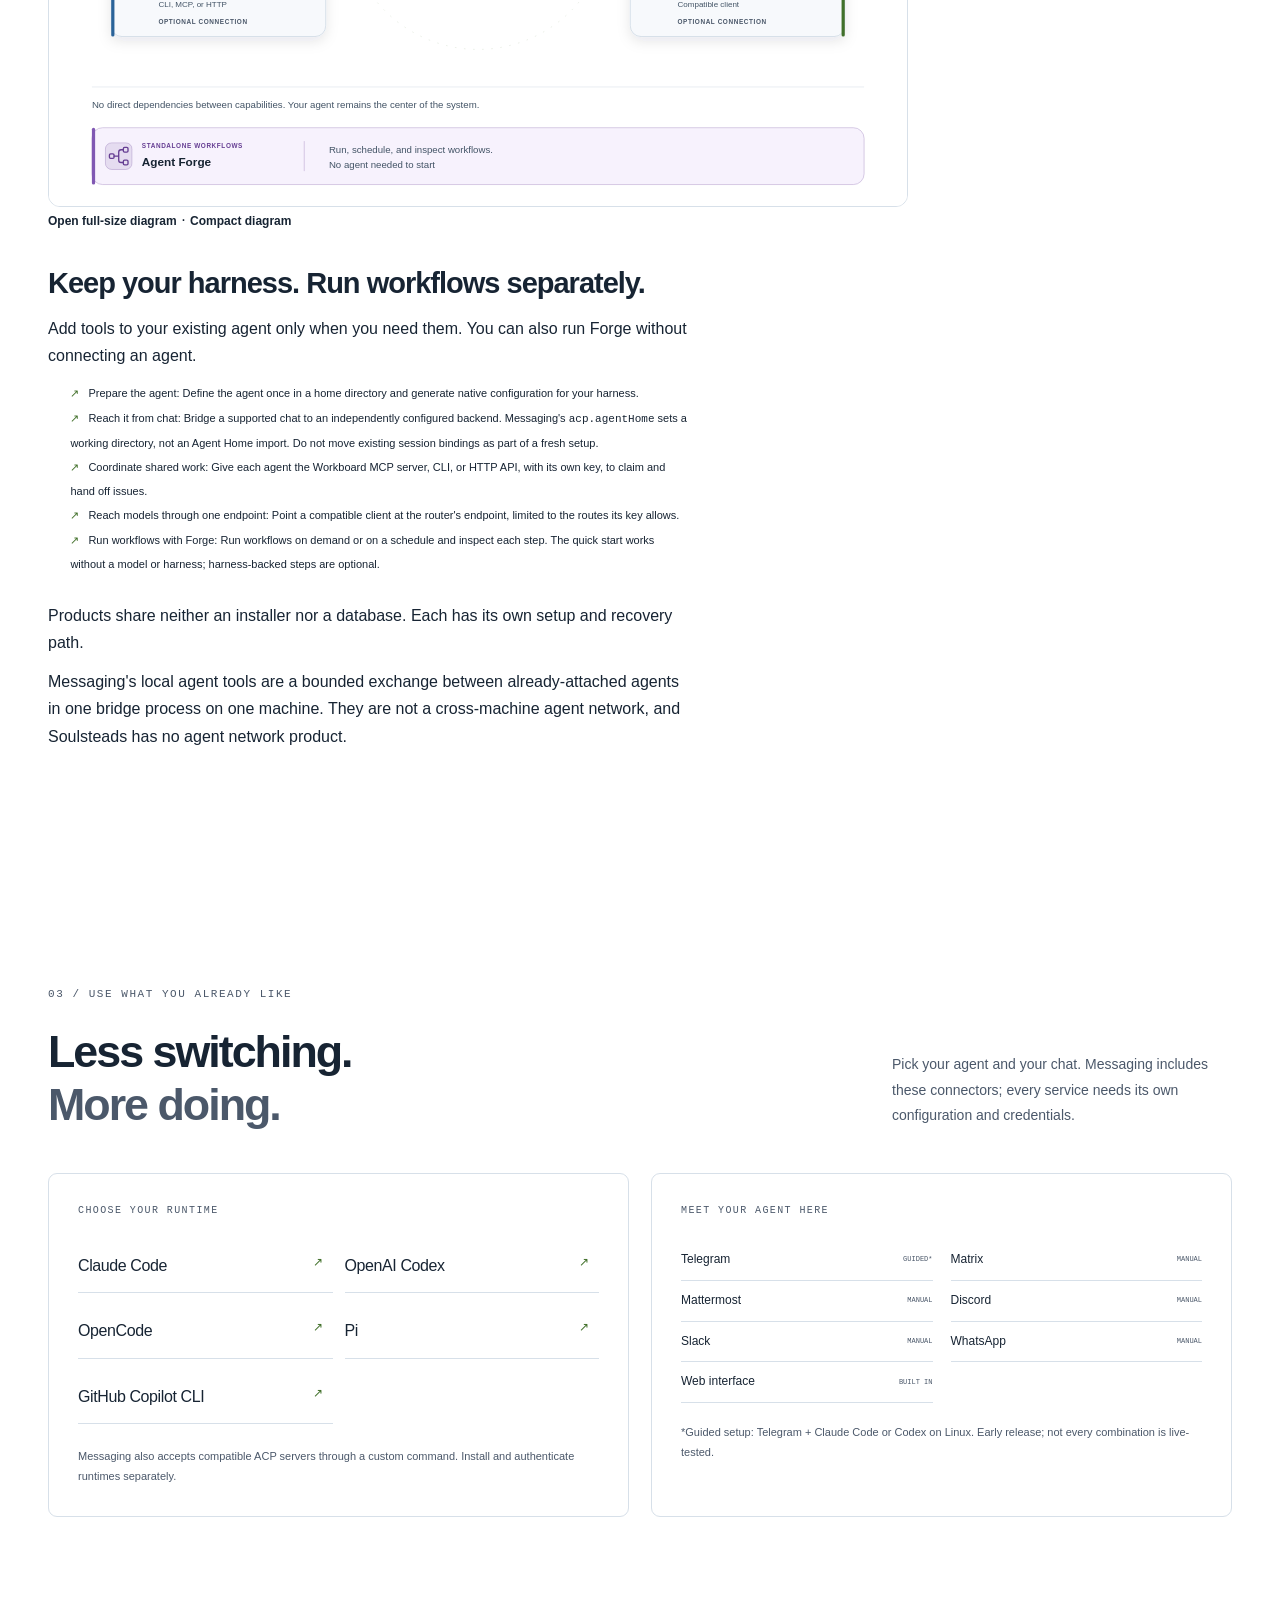
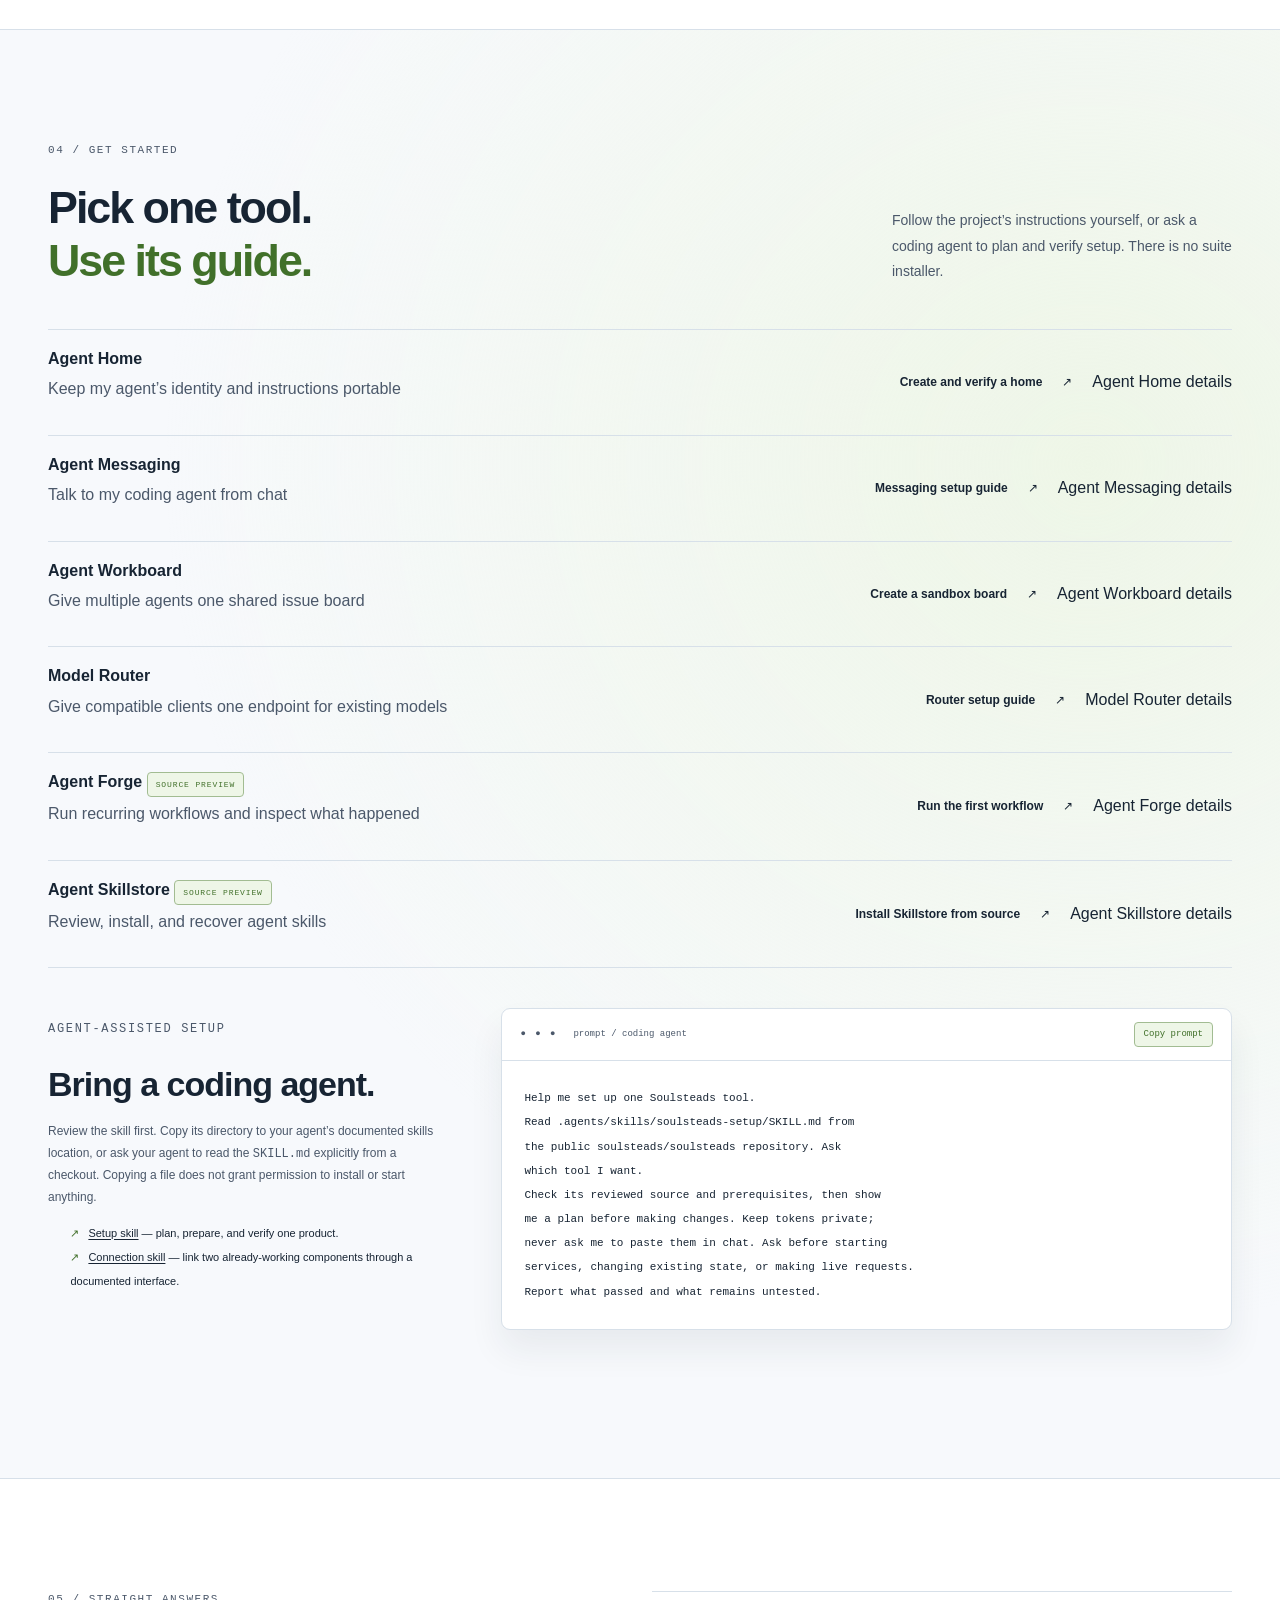
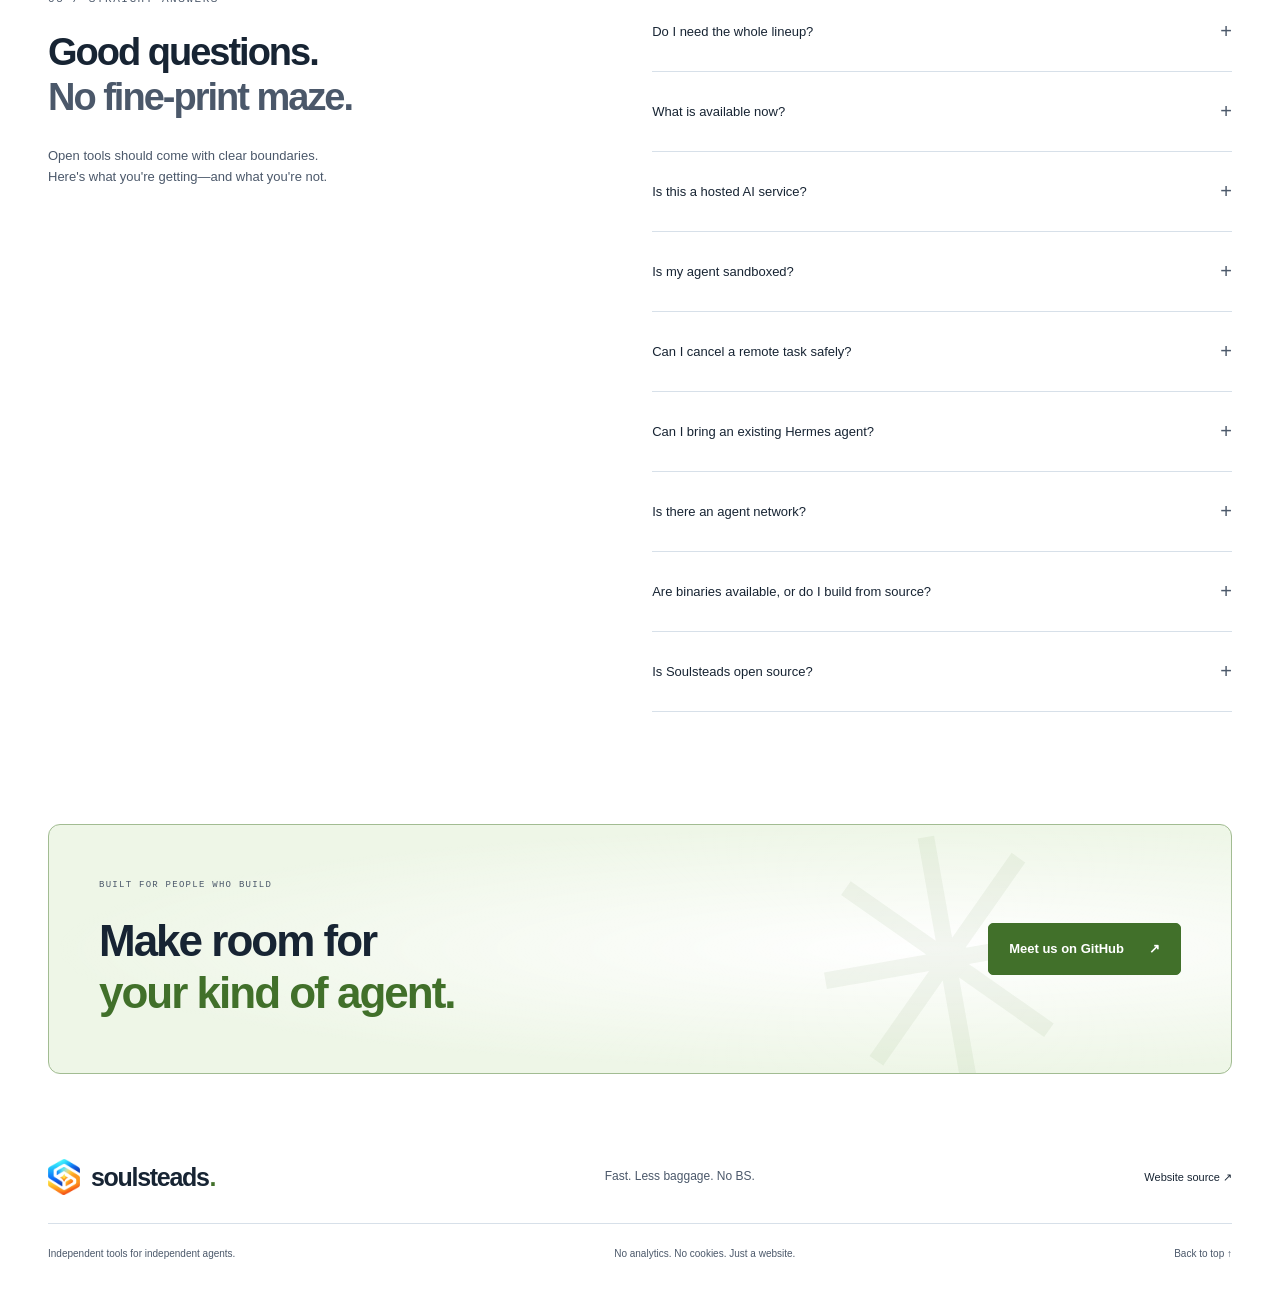
==== commit 6e99900d: "fix(site): adopt a white theme across the Soulsteads website Share a light palette between the homep" ====
--- a/docs/index.html
+++ b/docs/index.html
@@ -3,7 +3,7 @@
   <head>
     <meta charset="utf-8" />
     <meta name="viewport" content="width=device-width, initial-scale=1" />
-    <meta name="theme-color" content="#0c1014" />
+    <meta name="theme-color" content="#ffffff" />
     <meta
       name="description"
       content="Open-source tools to run and coordinate AI agents on your own infrastructure. Start with one tool and keep the harness you already use."
--- a/docs/assets/style.css
+++ b/docs/assets/style.css
@@ -1,12 +1,23 @@
 :root {
-  color-scheme: dark;
-  --bg: #0c1014;
-  --panel: #12181d;
-  --muted: #9ca8b0;
-  --text: #eff4f0;
-  --mint: #b5f76a;
-  --blue: #8cbdff;
-  --line: #293239;
+  color-scheme: light;
+  --bg: #ffffff;
+  --panel: #f7f9fc;
+  --surface: #ffffff;
+  --surface-hover: #edf2f7;
+  --muted: #4b586a;
+  --text: #172433;
+  --mint: #41702a;
+  --mint-soft: #eef6e7;
+  --mint-line: #a2bc92;
+  --blue: #2a6499;
+  --blue-soft: #edf5fc;
+  --blue-line: #abc6df;
+  --violet: #663e93;
+  --violet-soft: #f7f2fd;
+  --amber: #855312;
+  --amber-soft: #fff5e4;
+  --line: #d7e0e9;
+  --control-line: #8493a1;
   --max: 1240px;
 }
 * {
@@ -71,7 +82,7 @@
   margin: 0 0 23px;
 }
 .muted {
-  color: #7c898f;
+  color: var(--muted);
 }
 .mint-text {
   color: var(--mint);
@@ -87,13 +98,27 @@
   clip-path: inset(50%);
   white-space: nowrap;
 }
+.not-found-page {
+  min-height: 100vh;
+  display: grid;
+  place-items: center;
+}
+.not-found-page main {
+  max-width: 640px;
+  padding: 40px 24px;
+}
+.not-found-page h1 {
+  font-size: clamp(36px, 7vw, 70px);
+  letter-spacing: -0.04em;
+  line-height: 1.1;
+}
 .skip {
   position: fixed;
   left: 20px;
   top: -100px;
   z-index: 100;
   background: var(--mint);
-  color: #101510;
+  color: var(--bg);
   padding: 12px;
 }
 .skip:focus {
@@ -103,8 +128,8 @@
   position: sticky;
   top: 0;
   z-index: 30;
-  border-bottom: 1px solid #29323999;
-  background: #0c1014ed;
+  border-bottom: 1px solid var(--line);
+  background: #fffffff5;
   backdrop-filter: blur(18px);
 }
 .nav-shell {
@@ -140,14 +165,14 @@
   font-size: 13px;
 }
 .header nav a {
-  color: #b6c1c6;
+  color: var(--muted);
   transition: color 0.2s;
 }
 .header nav a:hover {
   color: var(--mint);
 }
 .header nav .nav-source {
-  border: 1px solid var(--line);
+  border: 1px solid var(--control-line);
   border-radius: 6px;
   padding: 9px 17px;
   color: var(--text);
@@ -157,7 +182,7 @@
 }
 .menu-toggle {
   background: none;
-  border: 1px solid var(--line);
+  border: 1px solid var(--control-line);
   border-radius: 6px;
   padding: 6px 12px;
   font-size: 13px;
@@ -182,7 +207,7 @@
   height: 6px;
   border-radius: 50%;
   background: var(--mint);
-  box-shadow: 0 0 16px #b5f76a99;
+  box-shadow: 0 0 16px #41702a33;
 }
 h1,
 h2,
@@ -203,7 +228,7 @@
 }
 .hero-description {
   font-size: 17px;
-  color: #abb7be;
+  color: var(--muted);
   line-height: 1.8;
   margin-bottom: 31px;
 }
@@ -231,17 +256,18 @@
 }
 .primary {
   background: var(--mint);
-  color: #14210d;
+  color: var(--bg);
   border-color: var(--mint);
 }
 .primary:hover {
-  background: #c8ff8a;
+  background: #315623;
 }
 .secondary {
-  background: #151b20;
+  border-color: var(--control-line);
+  background: var(--surface);
 }
 .secondary:hover {
-  background: #202a30;
+  background: var(--surface-hover);
 }
 .hero-footnote {
   margin-top: 26px;
@@ -259,14 +285,14 @@
   position: relative;
   min-height: 480px;
   isolation: isolate;
-  background: radial-gradient(ellipse at 50% 50%, #b5f76a0b 0, transparent 65%);
+  background: radial-gradient(ellipse at 50% 50%, #41702a12 0, transparent 65%);
 }
 .constellation:after {
   content: "";
   position: absolute;
   inset: 0;
   z-index: -2;
-  background-image: radial-gradient(#84978344 0.7px, transparent 0.7px);
+  background-image: radial-gradient(#657f7538 0.7px, transparent 0.7px);
   background-size: 22px 22px;
   mask-image: radial-gradient(ellipse, #000 25%, transparent 72%);
 }
@@ -274,7 +300,7 @@
   position: absolute;
   left: 50%;
   top: 50%;
-  border: 1px solid #b5f76a20;
+  border: 1px solid #41702a35;
   border-radius: 50%;
   transform: translate(-50%, -50%);
 }
@@ -286,13 +312,13 @@
   width: 365px;
   height: 365px;
   border-style: dashed;
-  border-color: #8cbdff20;
+  border-color: #2a649935;
   animation: orbit 80s linear infinite;
 }
 .orbit-three {
   width: 465px;
   height: 465px;
-  border-color: #9ca8b010;
+  border-color: #4b586a2b;
 }
 .orbit-one:before {
   content: "";
@@ -310,7 +336,7 @@
   left: 50%;
   top: 8%;
   bottom: 8%;
-  border-left: 1px solid #8cbdff10;
+  border-left: 1px solid #2a649924;
   transform: rotate(40deg);
 }
 .core {
@@ -320,12 +346,12 @@
   transform: translate(-50%, -50%);
   width: 154px;
   height: 154px;
-  border: 1px solid #b5f76a55;
+  border: 1px solid var(--mint-line);
   border-radius: 50%;
-  background: radial-gradient(circle at 50% 20%, #283923, #101b16);
+  background: radial-gradient(circle at 50% 20%, var(--mint-soft), var(--surface));
   box-shadow:
-    0 0 65px #b5f76a12,
-    inset 0 0 28px #b5f76a09;
+    0 0 65px #41702a16,
+    inset 0 0 28px var(--mint-soft);
   display: flex;
   align-items: center;
   justify-content: center;
@@ -345,7 +371,7 @@
 .core small {
   font-size: 7px;
   letter-spacing: 0.16em;
-  color: #96ac8f;
+  color: var(--muted);
   margin-top: 7px;
 }
 .orbit-caption {
@@ -355,7 +381,7 @@
   font-family: Consolas, monospace;
   font-size: 9px;
   letter-spacing: 0.16em;
-  color: #819087;
+  color: var(--muted);
 }
 .orbit-coordinate {
   position: absolute;
@@ -364,7 +390,7 @@
   font-family: Consolas, monospace;
   font-size: 8px;
   letter-spacing: 0.15em;
-  color: #65736e;
+  color: var(--muted);
 }
 .satellite {
   position: absolute;
@@ -372,10 +398,10 @@
   align-items: center;
   gap: 10px;
   padding: 13px 15px;
-  background: linear-gradient(130deg, #1b2429, #11181d);
-  border: 1px solid #344047;
+  background: var(--surface);
+  border: 1px solid var(--line);
   border-radius: 9px;
-  box-shadow: 0 15px 30px #0003;
+  box-shadow: 0 15px 30px #17243315;
   animation: float 7s ease-in-out infinite;
   min-width: 190px;
 }
@@ -387,13 +413,13 @@
 .satellite small {
   display: block;
   font-size: 9px;
-  color: #99a8ad;
+  color: var(--muted);
   margin-top: 2px;
 }
 .satellite-home {
   left: 0;
   top: 88px;
-  border-color: #a4e95c55;
+  border-color: var(--mint-line);
 }
 .satellite-chat {
   right: -5px;
@@ -426,19 +452,19 @@
 }
 .mint {
   color: var(--mint);
-  background: #b5f76a0c;
+  background: var(--mint-soft);
 }
 .blue {
   color: var(--blue);
-  background: #8cbdff0c;
+  background: var(--blue-soft);
 }
 .violet {
-  color: #bea5fa;
-  background: #bea5fa0c;
+  color: var(--violet);
+  background: var(--violet-soft);
 }
 .amber {
-  color: #eec18a;
-  background: #eec18a0c;
+  color: var(--amber);
+  background: var(--amber-soft);
 }
 .node-dot,
 .preview-dot {
@@ -449,11 +475,11 @@
   margin-left: 4px;
 }
 .preview-dot {
-  background: #647078;
+  background: var(--control-line);
 }
 .principle-strip {
   border-block: 1px solid var(--line);
-  background: #10161a;
+  background: var(--panel);
 }
 .principle-strip > .wrap {
   display: flex;
@@ -511,9 +537,9 @@
   border-radius: 5px;
 }
 .filter-row button[aria-pressed="true"] {
-  border-color: #47523b;
-  color: var(--mint);
-  background: #b5f76a09;
+  border-color: var(--mint-line);
+  color: var(--mint);
+  background: var(--mint-soft);
 }
 .filter-row button:hover {
   color: var(--text);
@@ -538,7 +564,7 @@
   padding: 28px;
   border: 1px solid var(--line);
   border-radius: 12px;
-  background: linear-gradient(150deg, #17201e22, transparent 40%), var(--panel);
+  background: var(--surface);
 }
 .start-here-card h3 {
   margin: 0 0 6px;
@@ -573,7 +599,7 @@
   padding: 32px 34px 0;
   border: 1px solid var(--line);
   border-radius: 12px;
-  background: linear-gradient(150deg, #17201e22, transparent 40%), var(--panel);
+  background: var(--surface);
   display: flex;
   flex-direction: column;
   transition:
@@ -581,11 +607,11 @@
     transform 0.3s;
 }
 .product-card:hover {
-  border-color: #64745b;
+  border-color: var(--control-line);
   transform: translateY(-4px);
 }
 .messaging-card {
-  background: linear-gradient(150deg, #192b4322, transparent 40%), var(--panel);
+  background: linear-gradient(150deg, var(--blue-soft), var(--surface) 40%);
 }
 .card-top {
   display: flex;
@@ -598,23 +624,23 @@
   height: 47px;
   width: 47px;
   font-size: 31px;
-  border-color: #b5f76a35;
+  border-color: var(--mint-line);
 }
 .product-icon.blue {
-  border-color: #8cbdff35;
+  border-color: var(--blue-line);
 }
 .product-icon.violet {
-  border-color: #bea5fa35;
+  border-color: #b7a2ce;
 }
 .product-icon.amber {
-  border-color: #eec18a35;
+  border-color: #d8b98a;
 }
 .badge {
   font-size: 8px;
   letter-spacing: 0.11em;
-  color: #c0cbbf;
-  border: 1px solid #3c4b3d;
-  background: #b5f76a06;
+  color: var(--mint);
+  border: 1px solid var(--mint-line);
+  background: var(--mint-soft);
   border-radius: 4px;
   padding: 5px 8px;
   display: inline-flex;
@@ -630,13 +656,13 @@
   border-radius: 50%;
 }
 .preview-badge {
-  color: #a2acb3;
-  border-color: #364047;
+  color: var(--muted);
+  border-color: var(--line);
   background: none;
 }
 .card-kicker {
   font-family: Consolas, monospace;
-  color: #8d9c99;
+  color: var(--muted);
   font-size: 9px;
   letter-spacing: 0.14em;
   margin-bottom: 5px;
@@ -651,7 +677,7 @@
 .card-tagline {
   font-size: 15px;
   margin-bottom: 14px;
-  color: #d2dcd9;
+  color: var(--text);
 }
 .card-description {
   font-size: 13px;
@@ -662,9 +688,9 @@
 .home-visual,
 .chat-visual {
   min-height: 170px;
-  border: 1px solid #303a3e;
+  border: 1px solid var(--line);
   border-radius: 7px;
-  background: #0c1216;
+  background: var(--panel);
   padding: 19px 21px;
   margin-bottom: 24px;
   font-family: Consolas, monospace;
@@ -678,23 +704,23 @@
 }
 .home-visual > div:first-child {
   justify-content: space-between;
-  border-bottom: 1px solid #232c2e;
+  border-bottom: 1px solid var(--line);
   margin-bottom: 10px;
   padding-bottom: 7px;
 }
 .home-visual small {
   margin-left: auto;
-  color: #7e8f95;
+  color: var(--muted);
   font-size: 9px;
 }
 .code-label {
   font-family: Consolas, monospace;
-  color: #88989f;
+  color: var(--muted);
   font-size: 8px;
   letter-spacing: 0.1em;
 }
 .file-branch {
-  color: #566761;
+  color: var(--muted);
 }
 .chat-visual {
   display: flex;
@@ -710,8 +736,8 @@
 }
 .user-bubble {
   align-self: flex-end;
-  border: 1px solid #466184;
-  background: #1a2a3b;
+  border: 1px solid var(--blue-line);
+  background: var(--blue-soft);
   padding: 9px 12px;
   border-radius: 8px 8px 2px 8px;
 }
@@ -731,21 +757,21 @@
   height: 28px;
   justify-content: center;
   align-items: center;
-  background: #b5f76a11;
-  border: 1px solid #b5f76a55;
+  background: var(--mint-soft);
+  border: 1px solid var(--mint-line);
   border-radius: 5px;
   color: var(--mint);
 }
 .agent-bubble small {
   display: block;
-  color: #8a9ba5;
+  color: var(--muted);
   font-size: 10px;
 }
 .feature-list {
   list-style: none;
   padding: 0;
   margin: 0 0 26px;
-  color: #bbc6ca;
+  color: var(--text);
   font-size: 11px;
   line-height: 2.2;
 }
@@ -779,12 +805,12 @@
 }
 .tech-label {
   font-family: Consolas, monospace;
-  color: #81929b;
+  color: var(--muted);
   font-size: 8px;
   letter-spacing: 0.08em;
 }
 .preview-card {
-  background: linear-gradient(150deg, #bea5fa06, transparent 60%), var(--panel);
+  background: linear-gradient(150deg, var(--violet-soft), var(--surface) 60%);
 }
 .preview-card .card-top {
   margin-bottom: 25px;
@@ -799,16 +825,16 @@
   font-family: Consolas, monospace;
   font-size: 8px;
   letter-spacing: 0.08em;
-  color: #8e9ca6;
+  color: var(--muted);
   margin-bottom: 30px;
 }
 .preview-line > span:first-child {
   width: 30px;
   height: 1px;
-  background: #5e556d;
+  background: var(--violet);
 }
 .stack-section {
-  background: #11171b;
+  background: var(--panel);
   border-block: 1px solid var(--line);
 }
 .stack-layout {
@@ -827,17 +853,17 @@
   text-align: left;
   width: 100%;
   padding: 23px;
-  background: #151e24;
-  border: 1px solid #364149;
+  background: var(--panel);
+  border: 1px solid var(--line);
   border-radius: 8px;
   gap: 20px;
 }
 .stack-node.selected {
-  border-color: #95cb58;
-  background: linear-gradient(100deg, #b5f76a0c, transparent);
+  border-color: var(--mint);
+  background: linear-gradient(100deg, var(--mint-soft), transparent);
 }
 .stack-node:hover {
-  border-color: #8eab76;
+  border-color: var(--control-line);
 }
 .step-number {
   font-family: Consolas, monospace;
@@ -864,7 +890,7 @@
 .stack-wire {
   width: 1px;
   height: 38px;
-  background: linear-gradient(#62794d, #344a32);
+  background: linear-gradient(var(--mint), var(--mint-line));
   margin: auto;
   position: relative;
 }
@@ -877,7 +903,7 @@
   border-radius: 50%;
   top: 16px;
   left: -2px;
-  box-shadow: 0 0 8px #b5f76a66;
+  box-shadow: 0 0 8px #41702a40;
 }
 .stack-detail {
   max-width: 400px;
@@ -970,7 +996,7 @@
 }
 .start-section {
   background:
-    radial-gradient(ellipse at 85% 30%, #b5f76a07, transparent 60%), #11171b;
+    radial-gradient(ellipse at 85% 30%, var(--mint-soft), transparent 60%), var(--panel);
   border-block: 1px solid var(--line);
 }
 .quickstart-tabs {
@@ -1018,16 +1044,16 @@
 }
 .terminal {
   min-width: 0;
-  border: 1px solid #3a4548;
+  border: 1px solid var(--line);
   border-radius: 9px;
-  background: #090e12;
-  box-shadow: 0 20px 35px #0002;
+  background: var(--surface);
+  box-shadow: 0 20px 35px #17243312;
 }
 .terminal-bar {
   display: flex;
   align-items: center;
   gap: 16px;
-  border-bottom: 1px solid #273036;
+  border-bottom: 1px solid var(--line);
   padding: 13px 18px;
   font-family: Consolas, monospace;
   font-size: 9px;
@@ -1035,13 +1061,13 @@
 }
 .window-dots {
   letter-spacing: 2px;
-  color: #68766b;
+  color: var(--muted);
   font-size: 9px;
 }
 .copy {
   margin-left: auto;
-  border: 1px solid #354439;
-  background: #18231a;
+  border: 1px solid var(--mint-line);
+  background: var(--mint-soft);
   color: var(--mint);
   border-radius: 4px;
   padding: 4px 9px;
@@ -1049,14 +1075,14 @@
   white-space: nowrap;
 }
 .copy:hover {
-  background: #263c1e;
+  background: var(--surface-hover);
 }
 .terminal pre {
   margin: 0;
   padding: 25px 22px;
   overflow-x: auto;
   line-height: 2.2;
-  color: #cfdbd2;
+  color: var(--text);
   font-size: 11px;
   tab-size: 2;
 }
@@ -1066,8 +1092,8 @@
 .terminal-footer {
   font-size: 10px;
   padding: 14px 20px;
-  border-top: 1px solid #202c24;
-  color: #879b8c;
+  border-top: 1px solid var(--line);
+  color: var(--muted);
   display: flex;
   gap: 8px;
 }
@@ -1134,10 +1160,10 @@
   position: relative;
   isolation: isolate;
   overflow: hidden;
-  border: 1px solid #3f5137;
+  border: 1px solid var(--mint-line);
   border-radius: 12px;
   background:
-    radial-gradient(ellipse at 75% 50%, #b5f76a1c, transparent 70%), #182219;
+    radial-gradient(ellipse at 75% 50%, var(--surface), transparent 70%), var(--mint-soft);
   display: flex;
   align-items: center;
   justify-content: space-between;
@@ -1147,7 +1173,7 @@
 }
 .closing .eyebrow {
   font-size: 9px;
-  color: #b0c3a3;
+  color: var(--muted);
 }
 .closing h2 {
   font-size: 44px;
@@ -1166,7 +1192,7 @@
   line-height: 1;
   right: 140px;
   top: -30px;
-  color: #b5f76a08;
+  color: #41702a10;
   z-index: -1;
   transform: rotate(-10deg);
 }
@@ -1198,7 +1224,7 @@
   align-items: center;
   gap: 15px;
   font-size: 10px;
-  color: #8b9aa2;
+  color: var(--muted);
   padding-top: 22px;
 }
 .footer-bottom a:hover {
@@ -1466,7 +1492,7 @@
     top: 66px;
     left: -20px;
     right: -20px;
-    background: #10171c;
+    background: var(--surface);
     border-bottom: 1px solid var(--line);
     padding: 20px;
     display: none;
@@ -1805,7 +1831,7 @@
 .product-details summary { cursor: pointer; font-weight: 600; padding: 12px 0; }
 .product-details h4 { margin: 22px 0 8px; }
 .product-details h5 { font-size: 1em; margin: 20px 0 8px; }
-.product-details pre { white-space: pre-wrap; overflow-wrap: anywhere; background: #0c1014; border: 1px solid #34404a; border-radius: 8px; padding: 14px; max-width: 100%; }
+.product-details pre { white-space: pre-wrap; overflow-wrap: anywhere; background: var(--panel); border: 1px solid var(--line); border-radius: 8px; padding: 14px; max-width: 100%; }
 .product-details code { overflow-wrap: anywhere; }
 .product-details .text-link { display: inline-block; margin: 8px 0; }
 .marketing-figure {
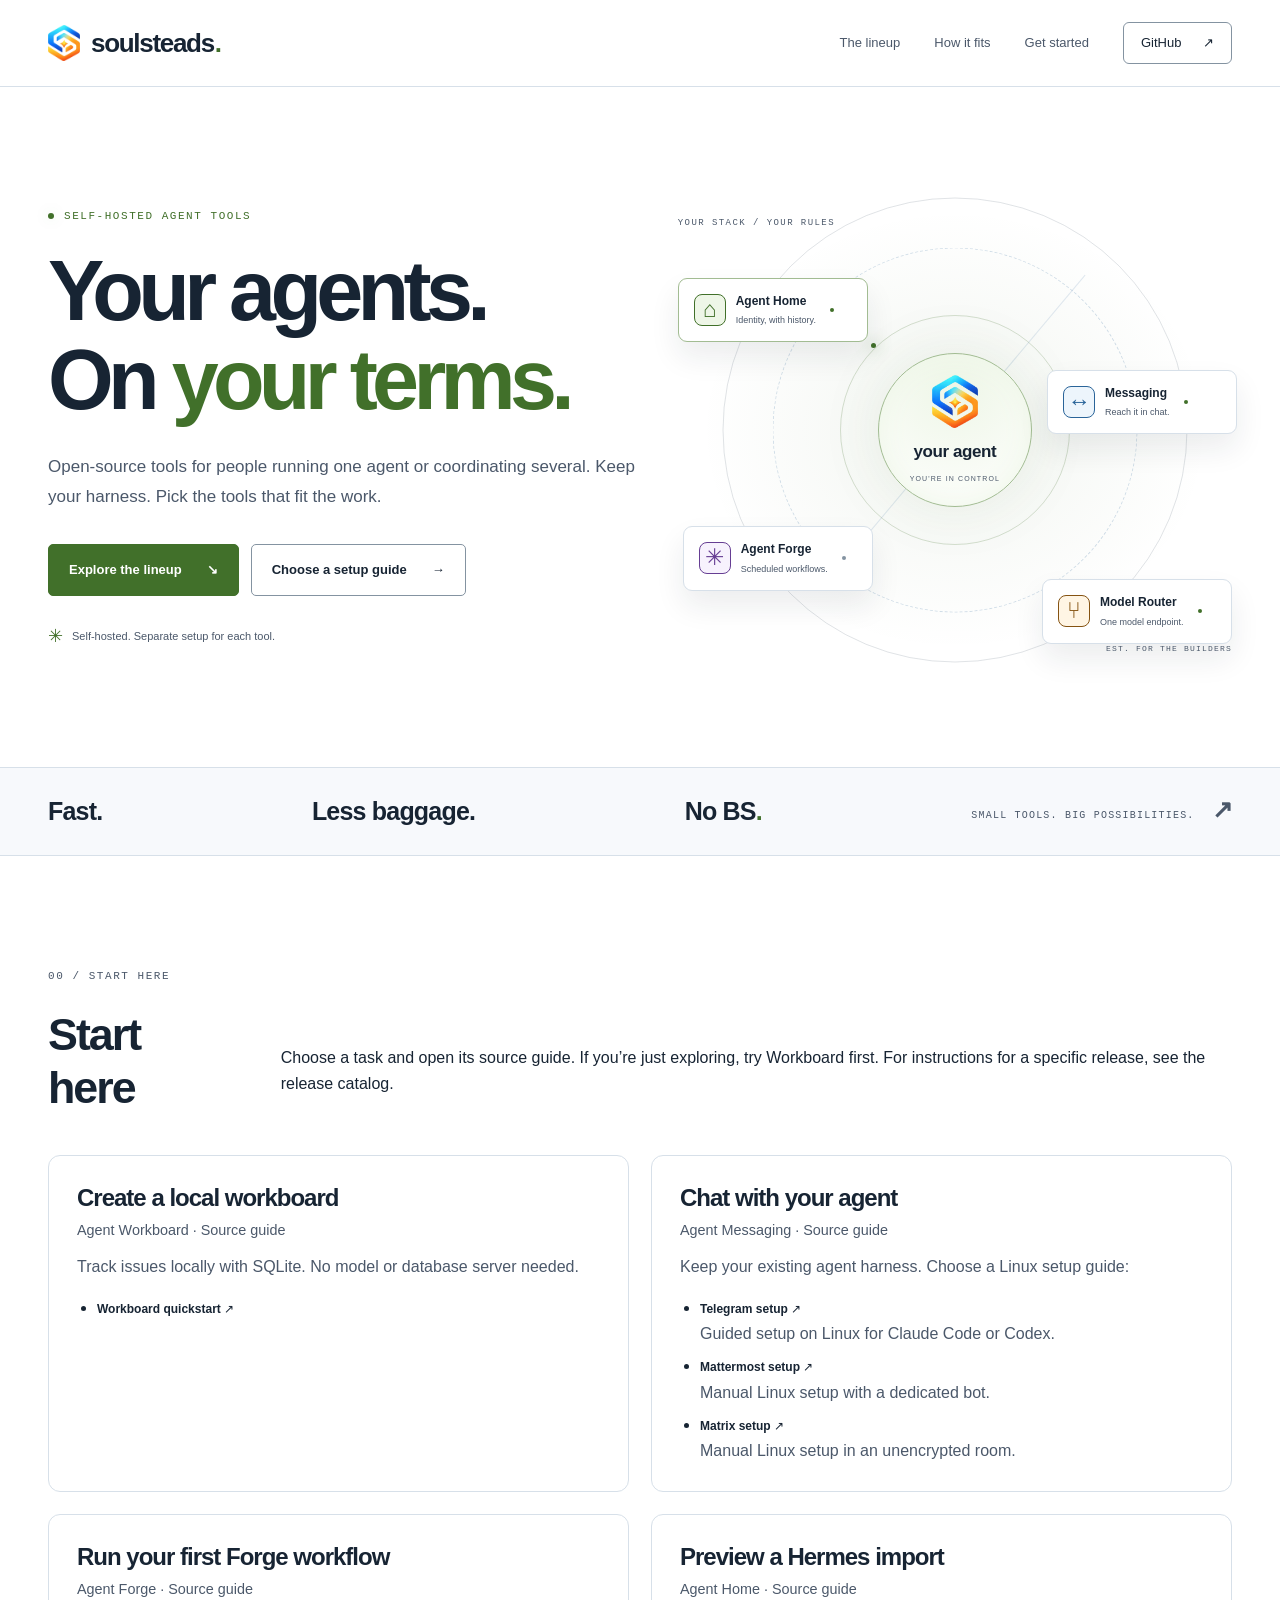
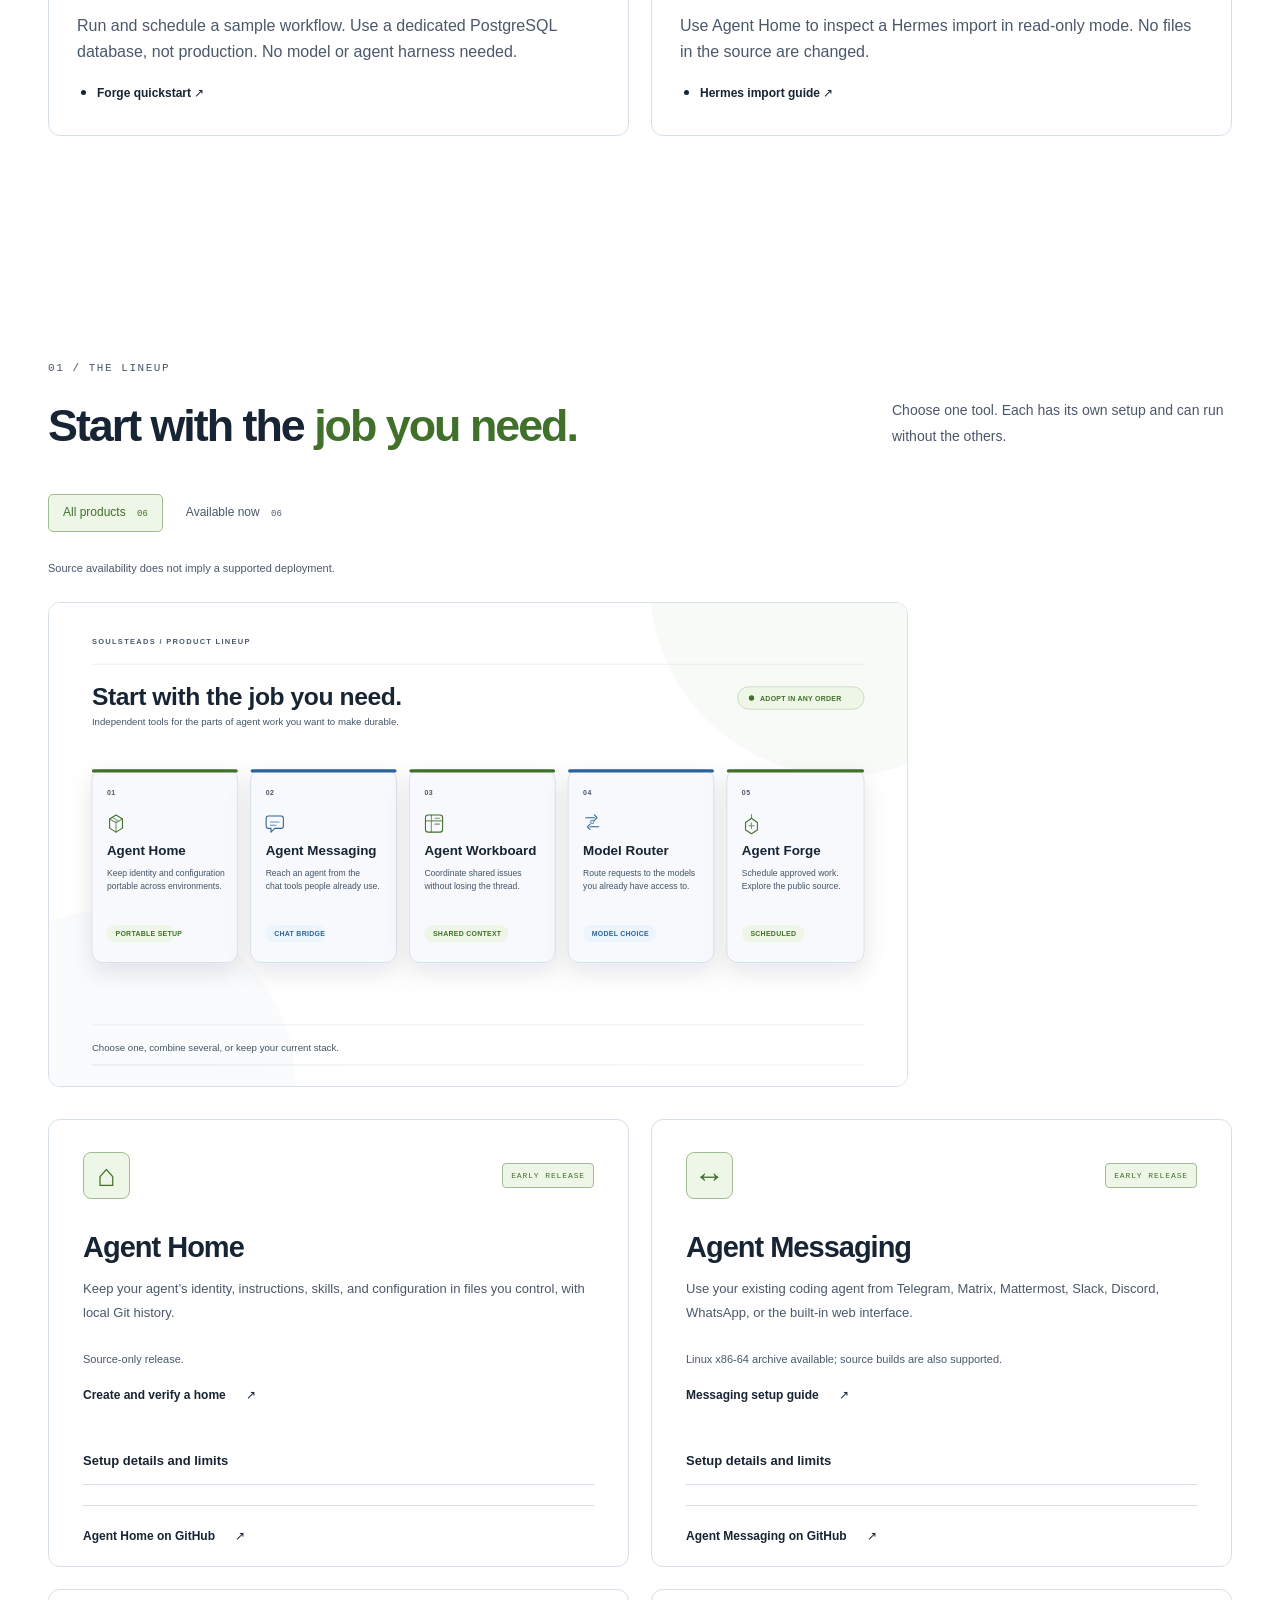
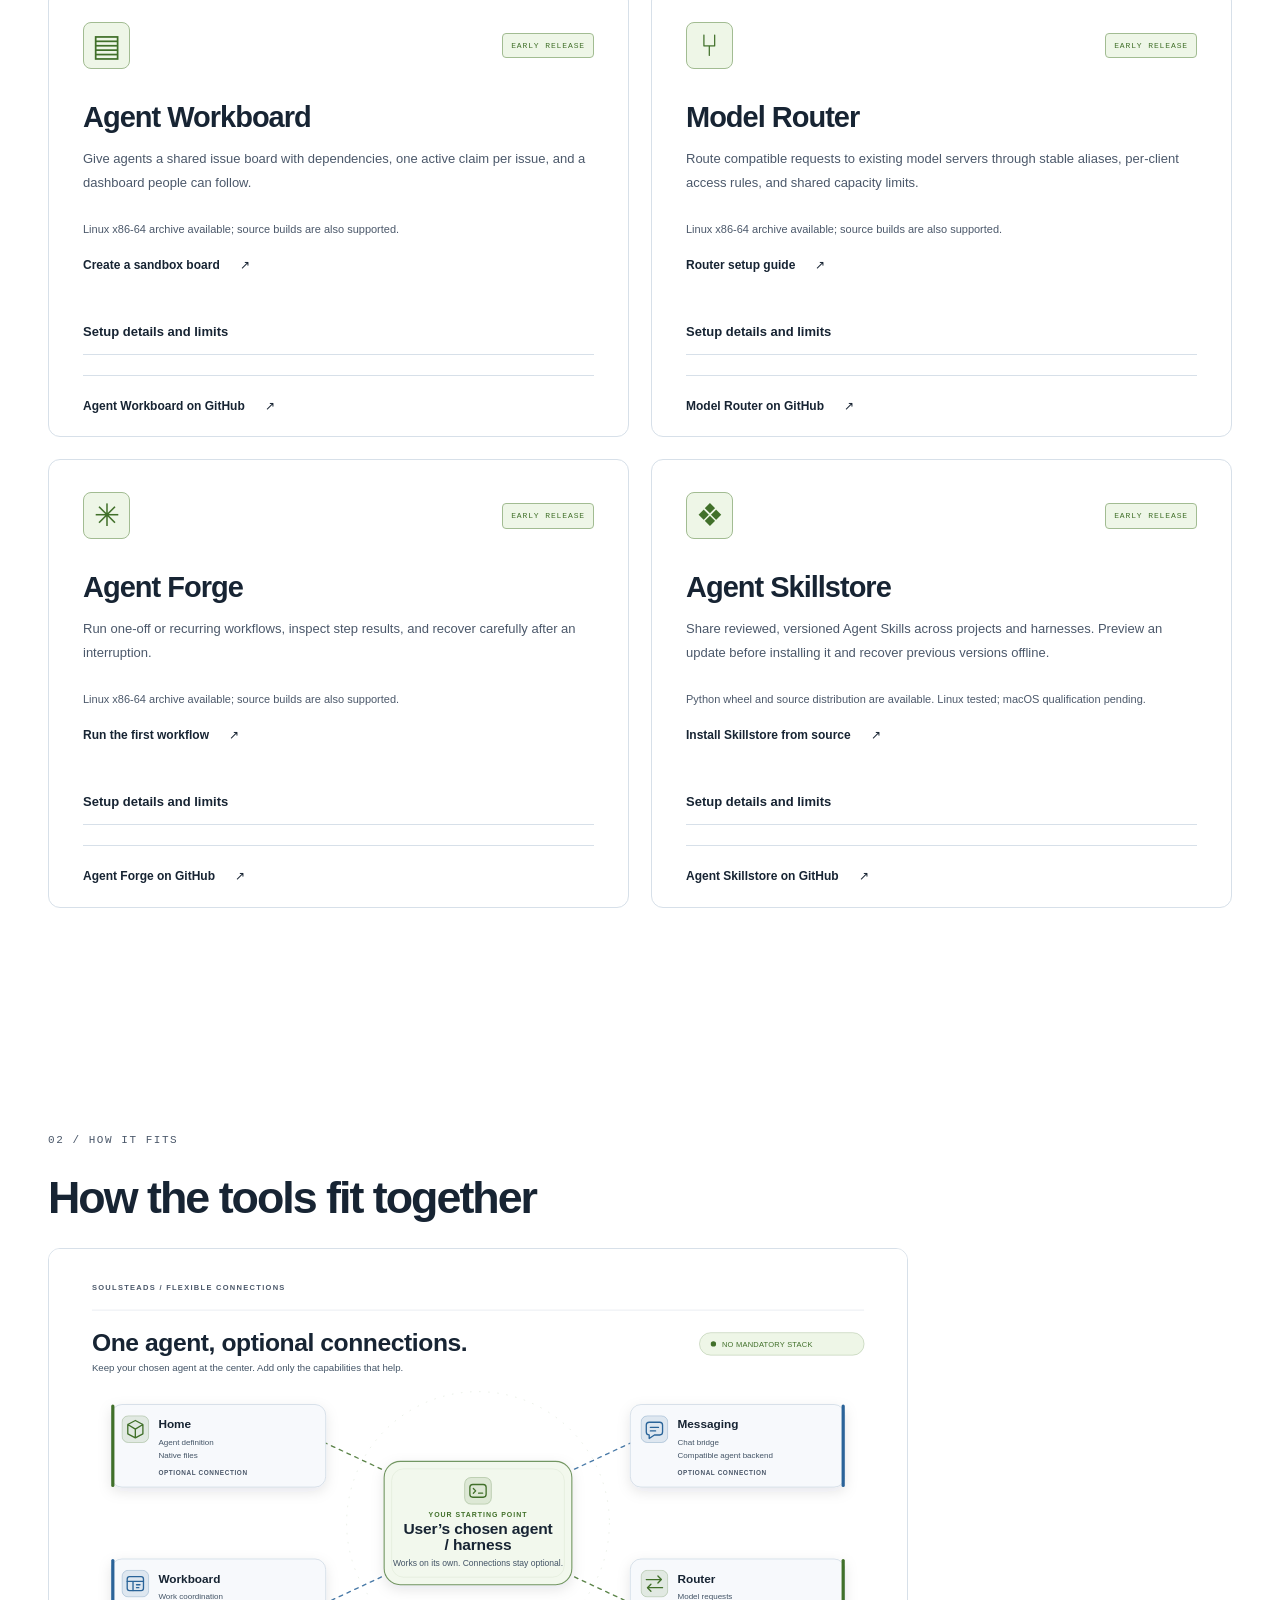
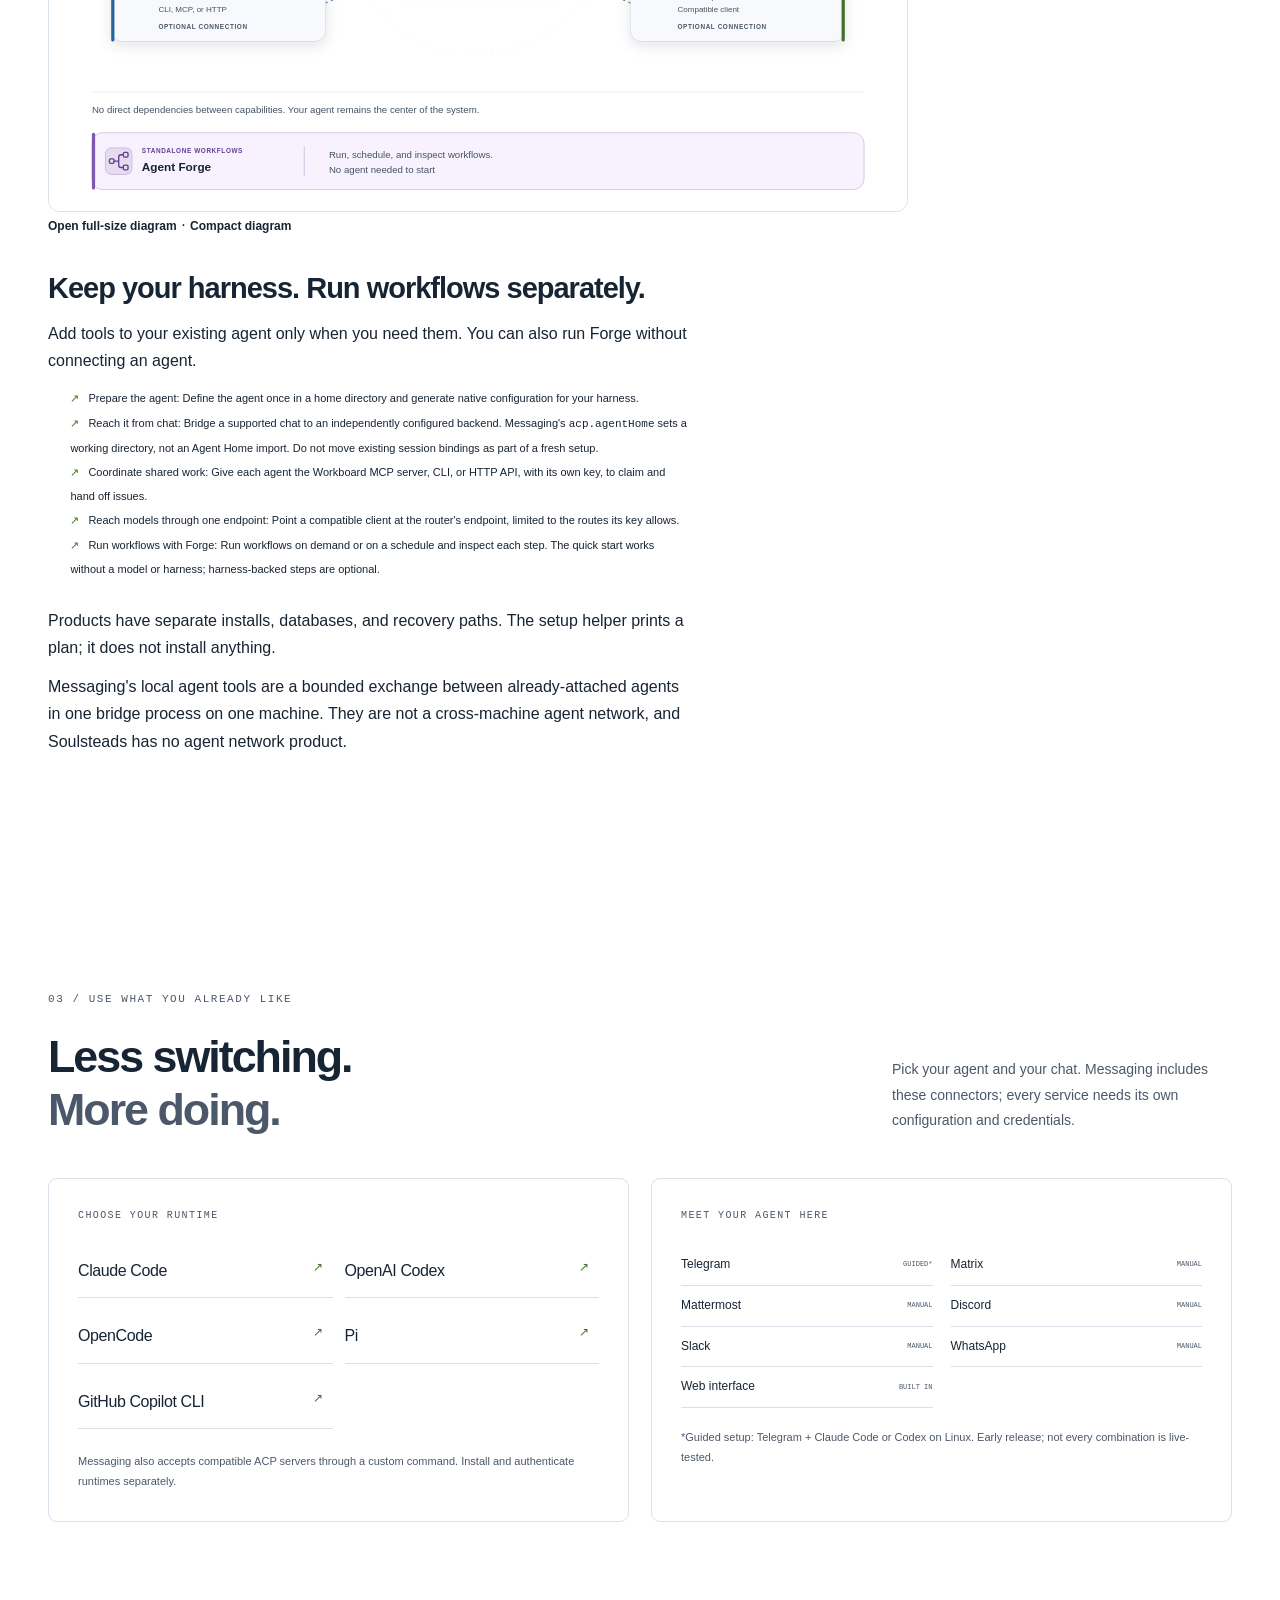
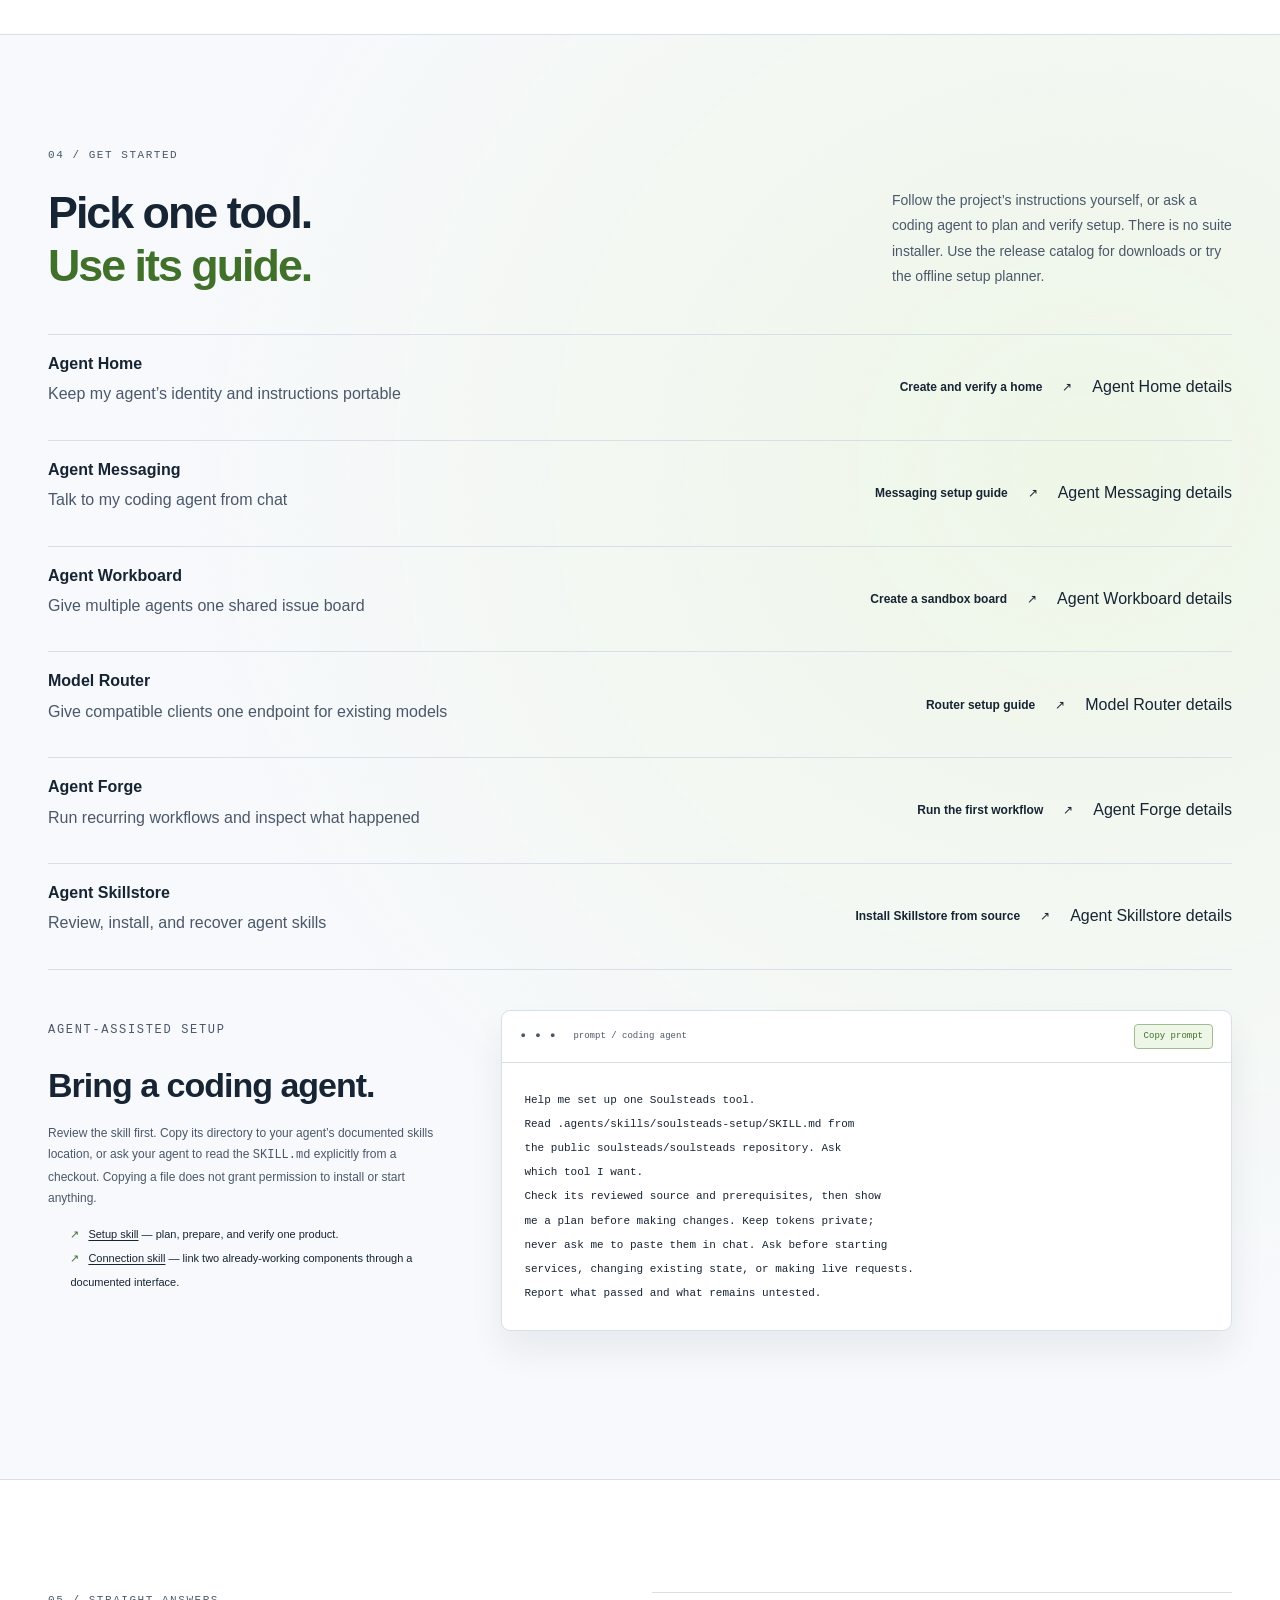
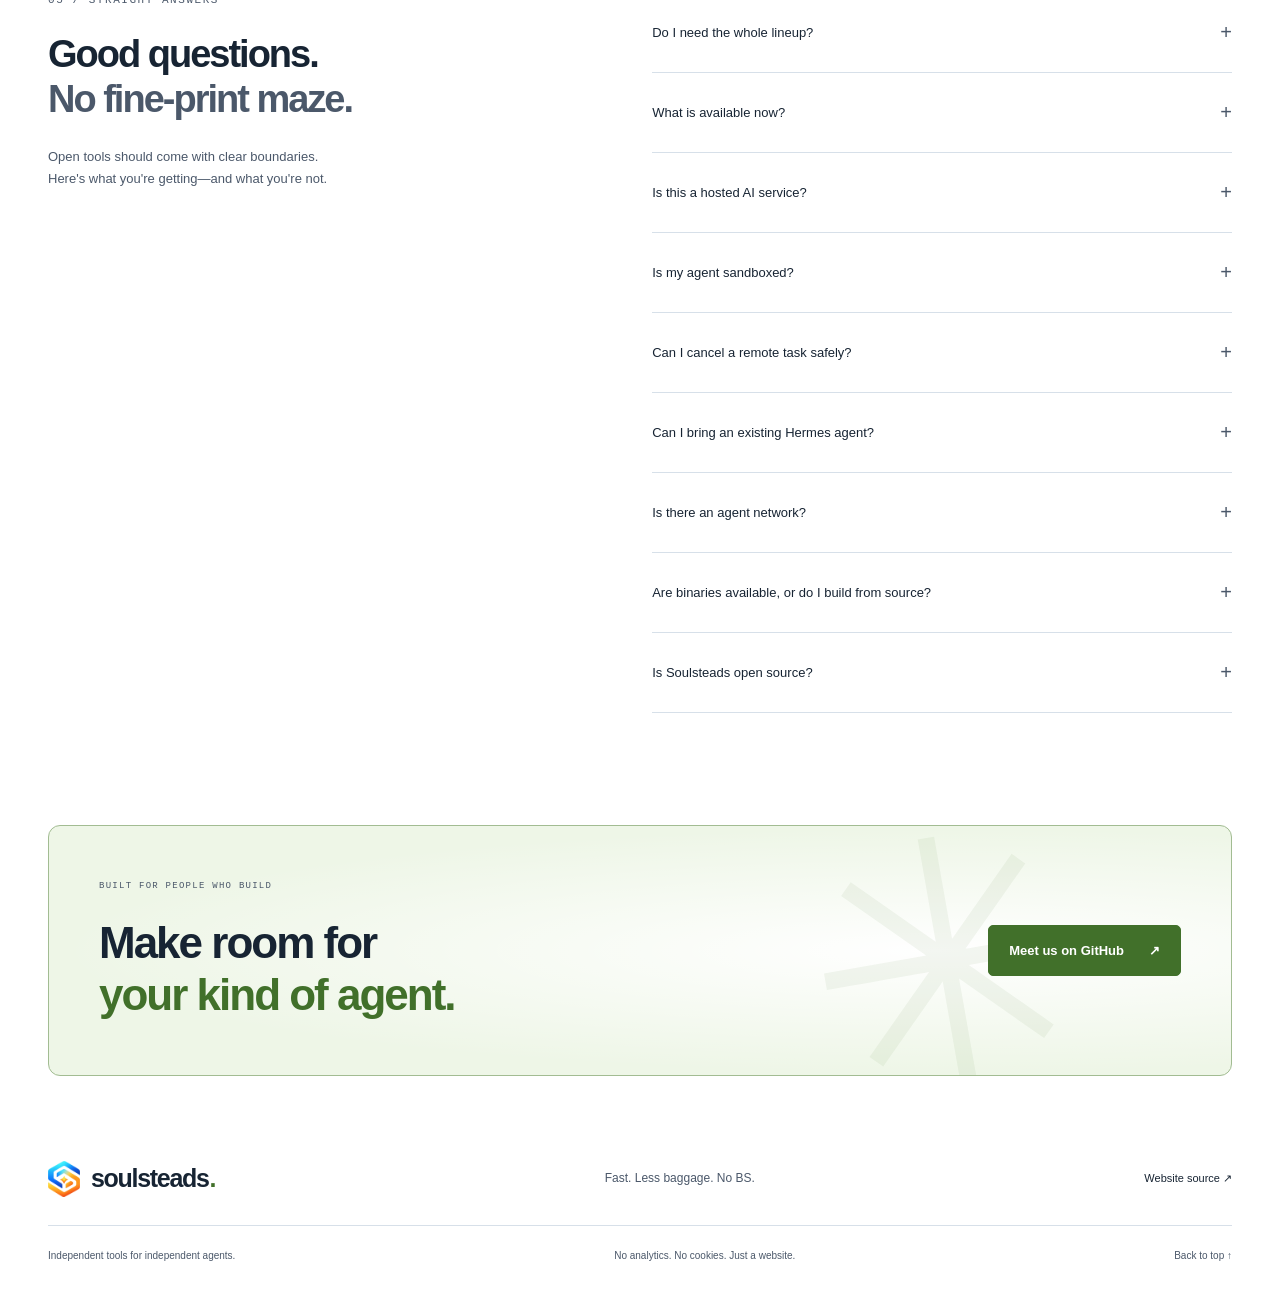
==== commit 5363a522: "docs: refresh Soulsteads releases and simplify setup List the published packages and version-matched" ====
--- a/docs/index.html
+++ b/docs/index.html
@@ -159,17 +159,17 @@
       <p>Keep your existing agent harness. Choose a Linux setup guide:</p>
       <ul class="journey-guides"><li><a class="text-link" href="https://github.com/soulsteads/soulsteads-agent-messaging/blob/main/docs/SETUP.md#telegram">Telegram setup <span aria-hidden="true">↗</span></a><div>Guided setup on Linux for Claude Code or Codex.</div></li><li><a class="text-link" href="https://github.com/soulsteads/soulsteads-agent-messaging/blob/main/docs/MATTERMOST.md">Mattermost setup <span aria-hidden="true">↗</span></a><div>Manual Linux setup with a dedicated bot.</div></li><li><a class="text-link" href="https://github.com/soulsteads/soulsteads-agent-messaging/blob/main/docs/MATRIX.md">Matrix setup <span aria-hidden="true">↗</span></a><div>Manual Linux setup in an unencrypted room.</div></li></ul>
     </article>
-<article class="start-here-card" data-journey="forge-postgres" data-source="preview">
+<article class="start-here-card" data-journey="forge-postgres" data-source="tagged">
       <h3>Run your first Forge workflow</h3>
-      <p class="journey-source">Agent Forge · Source preview</p>
+      <p class="journey-source">Agent Forge · Source guide</p>
       <p>Run and schedule a sample workflow. Use a dedicated PostgreSQL database, not production. No model or agent harness needed.</p>
-      <ul class="journey-guides"><li><a class="text-link" href="https://github.com/soulsteads/soulsteads-agent-forge/blob/9bcc307946730ac5c00c1a5552790504ba2fea4a/README.md">Forge source preview guide <span aria-hidden="true">↗</span></a></li></ul>
+      <ul class="journey-guides"><li><a class="text-link" href="https://github.com/soulsteads/soulsteads-agent-forge/blob/main/README.md#quick-start">Forge quickstart <span aria-hidden="true">↗</span></a></li></ul>
     </article>
-<article class="start-here-card" data-journey="home-hermes-import" data-source="preview">
+<article class="start-here-card" data-journey="home-hermes-import" data-source="tagged">
       <h3>Preview a Hermes import</h3>
-      <p class="journey-source">Agent Home · Source preview</p>
+      <p class="journey-source">Agent Home · Source guide</p>
       <p>Use Agent Home to inspect a Hermes import in read-only mode. No files in the source are changed.</p>
-      <ul class="journey-guides"><li><a class="text-link" href="https://github.com/soulsteads/soulsteads-agent-home/blob/31d1fc26fe210d82fd414780a4aeae78efea185f/docs/hermes-import.md">Hermes import guide <span aria-hidden="true">↗</span></a></li></ul>
+      <ul class="journey-guides"><li><a class="text-link" href="https://github.com/soulsteads/soulsteads-agent-home/blob/main/docs/hermes-import.md">Hermes import guide <span aria-hidden="true">↗</span></a></li></ul>
     </article></div>
   </section>
 <!-- end-start-here -->
@@ -195,24 +195,21 @@
           aria-label="Filter products"
           hidden
         >
-          <button data-filter="all" aria-pressed="true">
-            All products <span>06</span></button
-          ><button data-filter="available" aria-pressed="false">
-            Available now <span>04</span></button
-          ><button data-filter="preview" aria-pressed="false">
-            Source previews <span>02</span></button><span id="filter-status" class="sr-only" role="status"></span>
-        </div>
-        <!-- publication -->
-<p class="fine-print" id="lineup-publication">Public source checked 2026-11-19 on <a href="https://github.com/soulsteads">GitHub</a>. Source availability does not imply a supported deployment.</p>
-<!-- end-publication -->
+          <!-- product-filters -->
+<button data-filter="all" aria-pressed="true">All products <span>06</span></button>
+<button data-filter="available" aria-pressed="false">Available now <span>06</span></button>
+<!-- end-product-filters -->
+          <span id="filter-status" class="sr-only" role="status"></span>
+        </div>
+        <p class="fine-print">Source availability does not imply a supported deployment.</p>
         <figure class="marketing-figure lineup-figure">
-          <img src="assets/lineup-map.svg" width="1600" height="900" loading="lazy" alt="Five public-source tools, each solving a different job. Agent Forge is a source preview." />
+          <img src="assets/lineup-map.svg" width="1600" height="900" loading="lazy" alt="Five examples of independent Soulsteads tools." />
         </figure>
         <div class="product-grid">
 <!-- product-cards -->
 <article class="product-card" data-status="available" id="agent-home">
-    <div class="card-top"><span class="product-icon mint" aria-hidden="true">⌂</span><span class="badge">EARLY SOURCE RELEASE</span></div>
-    <h3>Agent Home</h3><p class="card-description">Keep your agent’s identity, instructions, skills, and configuration in files you control, with local Git history.</p><p class="fine-print">Source-only release. Build or install from the source checkout.</p>
+    <div class="card-top"><span class="product-icon mint" aria-hidden="true">⌂</span><span class="badge">EARLY RELEASE</span></div>
+    <h3>Agent Home</h3><p class="card-description">Keep your agent’s identity, instructions, skills, and configuration in files you control, with local Git history.</p><p class="fine-print">Source-only release.</p>
     <p class="card-guide"><a class="text-link" href="https://github.com/soulsteads/soulsteads-agent-home#get-started">Create and verify a home <span aria-hidden="true">↗</span></a></p>
     <details class="product-details"><summary>Setup details and limits</summary><h4>Before you start</h4><ul class="feature-list"><li>Python 3.11 or newer, and Git</li><li><code>uv</code> for the install command shown (the README also documents <code>pipx</code>)</li><li>One supported harness (OpenCode, pi, Claude Code, or Codex), installed and authenticated separately</li></ul>
 <h4>Published capabilities</h4><ul class="feature-list"><li>Maps one portable agent definition into native configuration for pi, OpenCode, Codex, and Claude Code.</li><li>Keeps each home in a private local Git repository: commit changes, read the history, and restore earlier tracked contents as a new commit.</li><li>Refreshes native files from your edited Markdown with <code>soulsteads config &lt;agent&gt; --sync</code>.</li><li>Installs local skill directories, and can inspect and then optionally import selected Hermes profile files.</li></ul>
@@ -221,7 +218,7 @@
 <h4>Current limits</h4><ul class="feature-list"><li>Not a sandbox or a secret scanner: your harness keeps its machine permissions and can still load its own global configuration.</li><li>Refreshing native files is an explicit command in the published version. Start a new native session afterwards.</li><li><code>soulsteads verify</code> is an offline structural check. It never launches an agent, so it does not prove that a harness loaded the configuration.</li></ul>
 
     <h4>Create a home and preview its launch</h4>
-    <h5>Install the CLI, create a home, preview the launch command</h5><pre tabindex="0" role="region" aria-label="Install the CLI, create a home, preview the launch command"><code>uv tool install git+https://github.com/soulsteads/soulsteads-agent-home.git@54851fe43a18ffe15598277c917ab9edb734db8a
+    <h5>Install the CLI, create a home, preview the launch command</h5><pre tabindex="0" role="region" aria-label="Install the CLI, create a home, preview the launch command"><code>uv tool install git+https://github.com/soulsteads/soulsteads-agent-home.git@e52aaa5bafc83af51848f1bd4d787e9c64cc8913
 soulsteads create helper --runtime opencode
 soulsteads verify helper
 soulsteads run helper --dry-run</code></pre>
@@ -229,14 +226,14 @@
     <div class="card-bottom"><a class="text-link" href="https://github.com/soulsteads/soulsteads-agent-home">Agent Home on GitHub <span aria-hidden="true">↗</span></a></div>
   </article>
 <article class="product-card" data-status="available" id="agent-messaging">
-    <div class="card-top"><span class="product-icon mint" aria-hidden="true">↔</span><span class="badge">EARLY SOURCE RELEASE</span></div>
-    <h3>Agent Messaging</h3><p class="card-description">Use your existing coding agent from Telegram, Matrix, Mattermost, Slack, Discord, WhatsApp, or the built-in web interface.</p><p class="fine-print">Source-only release. Build or install from the source checkout.</p>
+    <div class="card-top"><span class="product-icon mint" aria-hidden="true">↔</span><span class="badge">EARLY RELEASE</span></div>
+    <h3>Agent Messaging</h3><p class="card-description">Use your existing coding agent from Telegram, Matrix, Mattermost, Slack, Discord, WhatsApp, or the built-in web interface.</p><p class="fine-print">Linux x86-64 archive available; source builds are also supported.</p>
     <p class="card-guide"><a class="text-link" href="https://github.com/soulsteads/soulsteads-agent-messaging/blob/main/docs/SETUP.md">Messaging setup guide <span aria-hidden="true">↗</span></a></p>
     <details class="product-details"><summary>Setup details and limits</summary><h4>Before you start</h4><ul class="feature-list"><li>A coding agent (harness) that is already installed and signed in</li><li>A chat account and that connector's credentials, such as a Telegram bot token, kept in a private file</li><li>Rust/Cargo and Git to build the bridge from source</li><li>For the guided Telegram helper: Linux, Python 3.11+, and a systemd user session</li></ul>
-<h4>Published capabilities</h4><ul class="feature-list"><li>Runs on your machine and relays messages between your own chat account and the coding agent you already have signed in.</li><li>Includes connectors for Telegram, Matrix, Mattermost, Slack, Discord, WhatsApp, and a built-in web interface. Connectors are included, not preconfigured.</li><li>Works with Claude Code, OpenAI Codex, OpenCode, and Pi, or another compatible ACP server through a custom command. The current source also supports GitHub Copilot CLI.</li><li>Guided setup covers one path: Telegram with Claude Code or Codex on Linux. Every other combination is configured by hand.</li></ul>
+<h4>Published capabilities</h4><ul class="feature-list"><li>Runs on your machine and relays messages between your own chat account and the coding agent you already have signed in.</li><li>Includes connectors for Telegram, Matrix, Mattermost, Slack, Discord, WhatsApp, and a built-in web interface. Connectors are included, not preconfigured.</li><li>Works with Claude Code, OpenAI Codex, OpenCode, and Pi, or another compatible ACP server through a custom command. GitHub Copilot CLI is supported through native ACP.</li><li>Guided setup covers one path: Telegram with Claude Code or Codex on Linux. Every other combination is configured by hand.</li></ul>
 <h4>What it owns</h4><ul class="feature-list"><li>Connector admission and access rules</li><li>Chat transport</li><li>Bindings between chat conversations and agent sessions</li></ul>
 <h4>What stays separate</h4><ul class="feature-list"><li>Execution: the harness does the work, with its own permissions</li><li>Your terminal sessions: chat sessions are separate and terminal history is not transferred</li><li>Sandboxing, or a guaranteed stop for work that is already running</li></ul>
-<h4>Current limits</h4><ul class="feature-list"><li><code>/cancel</code> is not a kill switch. In the known Codex cancellation case a shell process can keep running, and unattended remote command execution is not qualified.</li><li>Telegram is not an end-to-end-encrypted connection to your machine. Matrix encrypted replies are not yet qualified for interoperability.</li><li>Approval prompts do not cover every tool: tools the agent already allows may run without another prompt.</li><li>Optional local agent tools (a build feature plus a runtime opt-in, on <code>main</code>) let one conversation ask another already-attached agent in the same bridge process a question. Nothing is queued, there is no offline inbox, and there is no cross-machine transport. It is not a remote agent network.</li></ul>
+<h4>Current limits</h4><ul class="feature-list"><li><code>/cancel</code> is not a kill switch. In the known Codex cancellation case a shell process can keep running, and unattended remote command execution is not qualified.</li><li>Telegram is not an end-to-end-encrypted connection to your machine. Matrix encrypted replies are not yet qualified for interoperability.</li><li>Approval prompts do not cover every tool: tools the agent already allows may run without another prompt.</li><li>Optional local agent tools (a build feature plus a runtime opt-in) let one conversation ask another already-attached agent in the same bridge process a question. Nothing is queued, there is no offline inbox, and there is no cross-machine transport. It is not a remote agent network.</li></ul>
 
     <h4>Connect an existing agent</h4>
 
@@ -244,33 +241,33 @@
     <div class="card-bottom"><a class="text-link" href="https://github.com/soulsteads/soulsteads-agent-messaging">Agent Messaging on GitHub <span aria-hidden="true">↗</span></a></div>
   </article>
 <article class="product-card" data-status="available" id="agent-workboard">
-    <div class="card-top"><span class="product-icon mint" aria-hidden="true">▤</span><span class="badge">EARLY SOURCE RELEASE</span></div>
-    <h3>Agent Workboard</h3><p class="card-description">Give agents a shared issue board with dependencies, one active claim per issue, and a dashboard people can follow.</p><p class="fine-print">Source-only release. Build or install from the source checkout.</p>
+    <div class="card-top"><span class="product-icon mint" aria-hidden="true">▤</span><span class="badge">EARLY RELEASE</span></div>
+    <h3>Agent Workboard</h3><p class="card-description">Give agents a shared issue board with dependencies, one active claim per issue, and a dashboard people can follow.</p><p class="fine-print">Linux x86-64 archive available; source builds are also supported.</p>
     <p class="card-guide"><a class="text-link" href="https://github.com/soulsteads/soulsteads-agent-workboard#quickstart">Create a sandbox board <span aria-hidden="true">↗</span></a></p>
     <details class="product-details"><summary>Setup details and limits</summary><h4>Before you start</h4><ul class="feature-list"><li>Rust's stable toolchain and a C compiler (SQLite is bundled)</li><li>A checkout of the repository: the install command runs from it</li><li>Agents that can call a CLI, MCP, or HTTP</li></ul>
 <h4>Published capabilities</h4><ul class="feature-list"><li>A Rust issue board for agents: projects, epics, stories, tasks, and bugs, with dependencies, priorities, and acceptance criteria.</li><li>Gives each claim one owner: expiring leases, heartbeats, and tokens that reject stale workers. Required revisions stop silent overwrites.</li><li>Agents work through MCP, a JSON CLI, or an authenticated HTTP API. People follow progress in a live, read-only web dashboard.</li><li>One binary and one SQLite database. An optional idempotency key makes a retried change safe.</li></ul>
 <h4>What it owns</h4><ul class="feature-list"><li>Issue, dependency, and claim lifecycles</li><li>The audit trail of which agent changed what</li><li>Per-agent API keys for access to the board</li></ul>
 <h4>What stays separate</h4><ul class="feature-list"><li>Execution: agents keep their own tools and do the work</li><li>External outcomes: a <code>done</code> issue is coordination state, not independent proof that something happened</li><li>Project-specific roles: keys identify agents in one trusted pool</li></ul>
-<h4>Current limits</h4><ul class="feature-list"><li>Designed for one host that owns the SQLite database. Remote agents use HTTP; do not share the database file over a network filesystem.</li><li><code>workboard web</code> listens on <code>127.0.0.1:7878</code> by default. Put any remote access behind an HTTPS reverse proxy.</li><li>API keys identify agents; they are not project-specific authorization roles. Any keyed agent can coordinate work across the board.</li><li>Changes are deduplicated only when you send an idempotency key. Without one, inspect state and events before retrying.</li></ul>
+<h4>Current limits</h4><ul class="feature-list"><li>Designed for one host that owns the SQLite database. Remote agents use HTTP; do not share the database file over a network filesystem.</li><li><code>soulsteads-workboard web</code> listens on <code>127.0.0.1:7878</code> by default. Put any remote access behind an HTTPS reverse proxy.</li><li>API keys identify agents; they are not project-specific authorization roles. Any keyed agent can coordinate work across the board.</li><li>Changes are deduplicated only when you send an idempotency key. Without one, inspect state and events before retrying.</li></ul>
 
     <h4>Install it, create a board, open the dashboard</h4>
     <h5>Install from a checkout of the repository</h5><p>Use an absolute database path so every local process opens the same board. Its parent directory must already exist.</p><pre tabindex="0" role="region" aria-label="Install from a checkout of the repository"><code>cargo install --locked --path .
 export WORKBOARD_DB=&quot;$PWD/workboard.sqlite3&quot;
 export WORKBOARD_ACTOR=&quot;coordinator&quot;</code></pre>
-    <h5>Create a workspace</h5><p>Run these in a fresh database, with <code>WORKBOARD_API_KEY</code> unset.</p><pre tabindex="0" role="region" aria-label="Create a workspace"><code>workboard run '{&quot;op&quot;:&quot;agent_register&quot;,&quot;id&quot;:&quot;coordinator&quot;,&quot;name&quot;:&quot;Coordinator&quot;}'
-workboard run '{&quot;op&quot;:&quot;agent_register&quot;,&quot;id&quot;:&quot;forge&quot;,&quot;name&quot;:&quot;Forge&quot;,&quot;capabilities&quot;:[&quot;rust&quot;,&quot;tests&quot;]}'
-workboard run '{&quot;op&quot;:&quot;project_create&quot;,&quot;key&quot;:&quot;AG&quot;,&quot;name&quot;:&quot;Agent platform&quot;}'
-workboard run '{&quot;op&quot;:&quot;issue_create&quot;,&quot;project&quot;:&quot;AG&quot;,&quot;kind&quot;:&quot;epic&quot;,&quot;title&quot;:&quot;Ship agent coordination&quot;}'
-workboard run '{&quot;op&quot;:&quot;issue_create&quot;,&quot;project&quot;:&quot;AG&quot;,&quot;kind&quot;:&quot;story&quot;,&quot;title&quot;:&quot;Implement the work loop&quot;,&quot;parent&quot;:&quot;AG-1&quot;,&quot;acceptance_criteria&quot;:[&quot;Integration tests pass&quot;]}'
-workboard run '{&quot;op&quot;:&quot;issue_transition&quot;,&quot;key&quot;:&quot;AG-2&quot;,&quot;expected_revision&quot;:1,&quot;state&quot;:&quot;ready&quot;}'</code></pre>
-    <h5>Issue a key and open the dashboard</h5><p>Save the returned <code>api_key</code> privately; it is shown only once. Then open <code>http://127.0.0.1:7878</code> and enter that key.</p><pre tabindex="0" role="region" aria-label="Issue a key and open the dashboard"><code>workboard run '{&quot;op&quot;:&quot;api_key_create&quot;,&quot;agent&quot;:&quot;forge&quot;,&quot;label&quot;:&quot;Forge workstation&quot;}'
-workboard web</code></pre>
+    <h5>Create a workspace</h5><p>Run these in a fresh database, with <code>WORKBOARD_API_KEY</code> unset.</p><pre tabindex="0" role="region" aria-label="Create a workspace"><code>soulsteads-workboard run '{&quot;op&quot;:&quot;agent_register&quot;,&quot;id&quot;:&quot;coordinator&quot;,&quot;name&quot;:&quot;Coordinator&quot;}'
+soulsteads-workboard run '{&quot;op&quot;:&quot;agent_register&quot;,&quot;id&quot;:&quot;forge&quot;,&quot;name&quot;:&quot;Forge&quot;,&quot;capabilities&quot;:[&quot;rust&quot;,&quot;tests&quot;]}'
+soulsteads-workboard run '{&quot;op&quot;:&quot;project_create&quot;,&quot;key&quot;:&quot;AG&quot;,&quot;name&quot;:&quot;Agent platform&quot;}'
+soulsteads-workboard run '{&quot;op&quot;:&quot;issue_create&quot;,&quot;project&quot;:&quot;AG&quot;,&quot;kind&quot;:&quot;epic&quot;,&quot;title&quot;:&quot;Ship agent coordination&quot;}'
+soulsteads-workboard run '{&quot;op&quot;:&quot;issue_create&quot;,&quot;project&quot;:&quot;AG&quot;,&quot;kind&quot;:&quot;story&quot;,&quot;title&quot;:&quot;Implement the work loop&quot;,&quot;parent&quot;:&quot;AG-1&quot;,&quot;acceptance_criteria&quot;:[&quot;Integration tests pass&quot;]}'
+soulsteads-workboard run '{&quot;op&quot;:&quot;issue_transition&quot;,&quot;key&quot;:&quot;AG-2&quot;,&quot;expected_revision&quot;:1,&quot;state&quot;:&quot;ready&quot;}'</code></pre>
+    <h5>Issue a key and open the dashboard</h5><p>Save the returned <code>api_key</code> privately; it is shown only once. Then open <code>http://127.0.0.1:7878</code> and enter that key.</p><pre tabindex="0" role="region" aria-label="Issue a key and open the dashboard"><code>soulsteads-workboard run '{&quot;op&quot;:&quot;api_key_create&quot;,&quot;agent&quot;:&quot;forge&quot;,&quot;label&quot;:&quot;Forge workstation&quot;}'
+soulsteads-workboard web</code></pre>
     <p>The ready story appears on the board, waiting for an agent to claim it. Leave the server running and connect a worker from another terminal or client.</p><a class="text-link" href="https://github.com/soulsteads/soulsteads-agent-workboard#quickstart">Create a sandbox board <span aria-hidden="true">↗</span></a> · <a class="text-link" href="https://github.com/soulsteads/soulsteads-agent-workboard#connect-your-agents">Connect your agents <span aria-hidden="true">↗</span></a> · <a class="text-link" href="https://github.com/soulsteads/soulsteads-agent-workboard/blob/main/docs/operations.md">Command and workflow reference <span aria-hidden="true">↗</span></a></details>
     <div class="card-bottom"><a class="text-link" href="https://github.com/soulsteads/soulsteads-agent-workboard">Agent Workboard on GitHub <span aria-hidden="true">↗</span></a></div>
   </article>
 <article class="product-card" data-status="available" id="model-router">
-    <div class="card-top"><span class="product-icon mint" aria-hidden="true">⑂</span><span class="badge">EARLY SOURCE RELEASE</span></div>
-    <h3>Model Router</h3><p class="card-description">Route compatible requests to existing model servers through stable aliases, per-client access rules, and shared capacity limits.</p><p class="fine-print">Source-only release. Build or install from the source checkout.</p>
+    <div class="card-top"><span class="product-icon mint" aria-hidden="true">⑂</span><span class="badge">EARLY RELEASE</span></div>
+    <h3>Model Router</h3><p class="card-description">Route compatible requests to existing model servers through stable aliases, per-client access rules, and shared capacity limits.</p><p class="fine-print">Linux x86-64 archive available; source builds are also supported.</p>
     <p class="card-guide"><a class="text-link" href="https://github.com/soulsteads/soulsteads-model-router/blob/main/docs/SETUP.md">Router setup guide <span aria-hidden="true">↗</span></a></p>
     <details class="product-details"><summary>Setup details and limits</summary><h4>Before you start</h4><ul class="feature-list"><li>A Linux/Unix host with Rust/Cargo and a C toolchain</li><li>A running local OpenAI-compatible inference server whose exact model ID and tested limits you know</li><li>An assigned Tailnet IPv4 address in default mode, or explicit loopback mode for same-host clients. LAN and wildcard binds are rejected; port <code>4001</code> is reserved.</li><li>Python 3 for the setup guide's configuration and request examples</li></ul>
 <h4>Published capabilities</h4><ul class="feature-list"><li>Puts stable model aliases in front of your own inference servers, and restricts each client key to the aliases and routes it needs.</li><li>Checks declared capabilities and available capacity before choosing a backend, with bounded retries before any response is exposed.</li><li>Opt-in routing policies (rules or a local decision model) choose among explicitly authorized local, Codex, and Copilot aliases.</li><li>Shows health, admission, and request timing without logging prompt text by default.</li></ul>
@@ -280,29 +277,29 @@
 
     <h4>Configure one model route</h4>
 
-    <p>Use an existing inference server with an exact model ID and verified limits. Validate the policy with <code>slotline --check-config</code> before starting. Configuration validation does not prove inference.</p><a class="text-link" href="https://github.com/soulsteads/soulsteads-model-router/blob/main/docs/SETUP.md">Router setup guide <span aria-hidden="true">↗</span></a> · <a class="text-link" href="https://github.com/soulsteads/soulsteads-model-router/blob/main/docs/COMPATIBILITY.md">Compatibility and limits <span aria-hidden="true">↗</span></a></details>
+    <p>Use an existing inference server with an exact model ID and verified limits. Validate the policy with <code>soulsteads-router --check-config</code> before starting. Configuration validation does not prove inference.</p><a class="text-link" href="https://github.com/soulsteads/soulsteads-model-router/blob/main/docs/SETUP.md">Router setup guide <span aria-hidden="true">↗</span></a> · <a class="text-link" href="https://github.com/soulsteads/soulsteads-model-router/blob/main/docs/COMPATIBILITY.md">Compatibility and limits <span aria-hidden="true">↗</span></a></details>
     <div class="card-bottom"><a class="text-link" href="https://github.com/soulsteads/soulsteads-model-router">Model Router on GitHub <span aria-hidden="true">↗</span></a></div>
   </article>
-<article class="product-card preview-card" data-status="preview" id="agent-forge">
-    <div class="card-top"><span class="product-icon mint" aria-hidden="true">✳</span><span class="badge">SOURCE PREVIEW</span></div>
-    <h3>Agent Forge</h3><p class="card-description">Run one-off or recurring workflows, inspect step results, and recover carefully after an interruption.</p><p class="fine-print">Build from source for evaluation; no release or prebuilt binary.</p>
+<article class="product-card" data-status="available" id="agent-forge">
+    <div class="card-top"><span class="product-icon mint" aria-hidden="true">✳</span><span class="badge">EARLY RELEASE</span></div>
+    <h3>Agent Forge</h3><p class="card-description">Run one-off or recurring workflows, inspect step results, and recover carefully after an interruption.</p><p class="fine-print">Linux x86-64 archive available; source builds are also supported.</p>
     <p class="card-guide"><a class="text-link" href="https://github.com/soulsteads/soulsteads-agent-forge#quick-start">Run the first workflow <span aria-hidden="true">↗</span></a></p>
     <details class="product-details"><summary>Setup details and limits</summary><h4>Before you start</h4><ul class="feature-list"><li>Linux, Rust 1.97 or later, and a C compiler</li><li>An empty, dedicated PostgreSQL database for DBOS</li><li><code>jq</code> for the upstream quick-start example</li></ul>
 <h4>Published capabilities</h4><ul class="feature-list"><li>Runs typed workflows on demand or on a recurring schedule, with explicit time zones.</li><li>Shows runs, step output, failures, and the status of external effects through a local dashboard, CLI, authenticated HTTP, or stdio MCP.</li><li>Deterministic workflows need no model or harness. Configured models, harnesses, and trusted executable plugins are optional.</li></ul>
 <h4>What it owns</h4><ul class="feature-list"><li>Workflow and schedule definitions, run history, and effect admission and receipts</li></ul>
 <h4>What stays separate</h4><ul class="feature-list"><li>Agent identity, issue and claim state, or model routing</li><li>Automatic undo or proof that an external effect happened</li></ul>
-<h4>Current limits</h4><ul class="feature-list"><li>Early preview, not a production release. Listener is loopback only.</li><li>SQLite stores local admission and effect receipts; it is not a substitute for PostgreSQL.</li><li>Verify unknown external outcomes independently before retrying. Do not give untrusted executables access.</li></ul>
+<h4>Current limits</h4><ul class="feature-list"><li>Early release, not a production deployment claim. Listener is loopback only.</li><li>SQLite stores local admission and effect receipts; it is not a substitute for PostgreSQL.</li><li>Verify unknown external outcomes independently before retrying. Do not give untrusted executables access.</li></ul>
 
     <h4>Run a deterministic workflow</h4>
 
     <p>Use the upstream quick start to initialize a fresh Forge home and run the sample workflow against a disposable PostgreSQL database. Check the output before adding a schedule, model, or plugin.</p><a class="text-link" href="https://github.com/soulsteads/soulsteads-agent-forge#quick-start">Run the first workflow <span aria-hidden="true">↗</span></a> · <a class="text-link" href="https://github.com/soulsteads/soulsteads-agent-forge/blob/main/docs/support.md">Requirements and verification <span aria-hidden="true">↗</span></a></details>
     <div class="card-bottom"><a class="text-link" href="https://github.com/soulsteads/soulsteads-agent-forge">Agent Forge on GitHub <span aria-hidden="true">↗</span></a></div>
   </article>
-<article class="product-card preview-card" data-status="preview" id="agent-skillstore">
-    <div class="card-top"><span class="product-icon mint" aria-hidden="true">❖</span><span class="badge">SOURCE PREVIEW</span></div>
-    <h3>Agent Skillstore</h3><p class="card-description">Share reviewed, versioned Agent Skills across projects and harnesses. Preview an update before installing it and recover previous versions offline.</p><p class="fine-print">Linux-tested source preview. macOS qualification is pending; Windows is not supported.</p>
-    <p class="card-guide"><a class="text-link" href="https://github.com/soulsteads/soulsteads-agent-skillstore/blob/7b24bb6eaf566ab004b6b30591a5369a6a4ec53a/README.md#install-from-source">Install Skillstore from source <span aria-hidden="true">↗</span></a></p>
-    <details class="product-details"><summary>Setup details and limits</summary><h4>Before you start</h4><ul class="feature-list"><li>A source checkout, Python 3.11 or later, and <code>uv</code> or <code>pip</code></li></ul>
+<article class="product-card" data-status="available" id="agent-skillstore">
+    <div class="card-top"><span class="product-icon mint" aria-hidden="true">❖</span><span class="badge">EARLY RELEASE</span></div>
+    <h3>Agent Skillstore</h3><p class="card-description">Share reviewed, versioned Agent Skills across projects and harnesses. Preview an update before installing it and recover previous versions offline.</p><p class="fine-print">Python wheel and source distribution are available. Linux tested; macOS qualification pending.</p>
+    <p class="card-guide"><a class="text-link" href="https://github.com/soulsteads/soulsteads-agent-skillstore/blob/main/README.md#install-from-source">Install Skillstore from source <span aria-hidden="true">↗</span></a></p>
+    <details class="product-details"><summary>Setup details and limits</summary><h4>Before you start</h4><ul class="feature-list"><li>Python 3.11 or later; use a release package or a source checkout with <code>uv</code> or <code>pip</code></li></ul>
 <h4>Published capabilities</h4><ul class="feature-list"><li>Review an exact skill version and inspect the proposed file changes before installing.</li><li>Protect local edits and roll back or restore skills from local snapshots.</li><li>Use tracking-only mode for private skill backups without a registry.</li></ul>
 <h4>What it owns</h4><ul class="feature-list"><li>Skill distribution and installation records</li></ul>
 <h4>What stays separate</h4><ul class="feature-list"><li>Agent identity, permissions, or sessions</li><li>Execution of installed skills</li></ul>
@@ -310,7 +307,7 @@
 
     <h4>Try a local skill registry</h4>
 
-    <p>Follow the disposable quickstart to review, install, and recover a sample skill without changing your harness configuration.</p><a class="text-link" href="https://github.com/soulsteads/soulsteads-agent-skillstore/blob/7b24bb6eaf566ab004b6b30591a5369a6a4ec53a/README.md#install-from-source">Install Skillstore from source <span aria-hidden="true">↗</span></a> · <a class="text-link" href="https://github.com/soulsteads/soulsteads-agent-skillstore/blob/7b24bb6eaf566ab004b6b30591a5369a6a4ec53a/README.md#quickstart">Try the local quickstart <span aria-hidden="true">↗</span></a> · <a class="text-link" href="https://github.com/soulsteads/soulsteads-agent-skillstore/blob/7b24bb6eaf566ab004b6b30591a5369a6a4ec53a/docs/usage.md#tracking-only-mode">Back up skills without a registry <span aria-hidden="true">↗</span></a></details>
+    <p>Follow the disposable quickstart to review, install, and recover a sample skill without changing your harness configuration.</p><a class="text-link" href="https://github.com/soulsteads/soulsteads-agent-skillstore/blob/main/README.md#install-from-source">Install Skillstore from source <span aria-hidden="true">↗</span></a> · <a class="text-link" href="https://github.com/soulsteads/soulsteads-agent-skillstore/blob/main/README.md#quickstart">Try the local quickstart <span aria-hidden="true">↗</span></a> · <a class="text-link" href="https://github.com/soulsteads/soulsteads-agent-skillstore/blob/main/docs/usage.md#tracking-only-mode">Back up skills without a registry <span aria-hidden="true">↗</span></a></details>
     <div class="card-bottom"><a class="text-link" href="https://github.com/soulsteads/soulsteads-agent-skillstore">Agent Skillstore on GitHub <span aria-hidden="true">↗</span></a></div>
   </article>
 <!-- end-product-cards -->
@@ -324,7 +321,7 @@
           <figcaption><a class="text-link" href="assets/agent-connections.svg">Open full-size diagram</a> · <a class="text-link" href="assets/agent-connections-compact.svg">Compact diagram</a></figcaption>
         </figure>
         <!-- optional-combination -->
-<div class="optional-combination"><h3>Keep your harness. Run workflows separately.</h3><p>Add tools to your existing agent only when you need them. You can also run Forge without connecting an agent.</p><ul class="feature-list"><li>Prepare the agent: Define the agent once in a home directory and generate native configuration for your harness.</li><li>Reach it from chat: Bridge a supported chat to an independently configured backend. Messaging's <code>acp.agentHome</code> sets a working directory, not an Agent Home import. Do not move existing session bindings as part of a fresh setup.</li><li>Coordinate shared work: Give each agent the Workboard MCP server, CLI, or HTTP API, with its own key, to claim and hand off issues.</li><li>Reach models through one endpoint: Point a compatible client at the router's endpoint, limited to the routes its key allows.</li><li>Run workflows with Forge: Run workflows on demand or on a schedule and inspect each step. The quick start works without a model or harness; harness-backed steps are optional.</li></ul><p>Products share neither an installer nor a database. Each has its own setup and recovery path.</p><p>Messaging's local agent tools are a bounded exchange between already-attached agents in one bridge process on one machine. They are not a cross-machine agent network, and Soulsteads has no agent network product.</p></div>
+<div class="optional-combination"><h3>Keep your harness. Run workflows separately.</h3><p>Add tools to your existing agent only when you need them. You can also run Forge without connecting an agent.</p><ul class="feature-list"><li>Prepare the agent: Define the agent once in a home directory and generate native configuration for your harness.</li><li>Reach it from chat: Bridge a supported chat to an independently configured backend. Messaging's <code>acp.agentHome</code> sets a working directory, not an Agent Home import. Do not move existing session bindings as part of a fresh setup.</li><li>Coordinate shared work: Give each agent the Workboard MCP server, CLI, or HTTP API, with its own key, to claim and hand off issues.</li><li>Reach models through one endpoint: Point a compatible client at the router's endpoint, limited to the routes its key allows.</li><li>Run workflows with Forge: Run workflows on demand or on a schedule and inspect each step. The quick start works without a model or harness; harness-backed steps are optional.</li></ul><p>Products have separate installs, databases, and recovery paths. The setup helper prints a plan; it does not install anything.</p><p>Messaging's local agent tools are a bounded exchange between already-attached agents in one bridge process on one machine. They are not a cross-machine agent network, and Soulsteads has no agent network product.</p></div>
 <!-- end-optional-combination -->
       </section>
       <section
@@ -398,15 +395,15 @@
               <p class="eyebrow">04 / GET STARTED</p>
               <h2 id="start-title">Pick one tool.<br /><span class="mint-text">Use its guide.</span></h2>
             </div>
-            <p class="section-intro">Follow the project’s instructions yourself, or ask a coding agent to plan and verify setup. There is no suite installer.</p>
+            <p class="section-intro">Follow the project’s instructions yourself, or ask a coding agent to plan and verify setup. There is no suite installer. Use the <a href="https://github.com/soulsteads/soulsteads#released-on-github">release catalog</a> for downloads or try the <a href="https://github.com/soulsteads/soulsteads#print-a-setup-plan">offline setup planner</a>.</p>
           </div>
           <!-- setup-links -->
 <ul class="setup-choices"><li><div><strong>Agent Home</strong><p>Keep my agent’s identity and instructions portable</p></div><div><a class="text-link" href="https://github.com/soulsteads/soulsteads-agent-home#get-started">Create and verify a home <span aria-hidden="true">↗</span></a><a href="#agent-home">Agent Home details</a></div></li>
 <li><div><strong>Agent Messaging</strong><p>Talk to my coding agent from chat</p></div><div><a class="text-link" href="https://github.com/soulsteads/soulsteads-agent-messaging/blob/main/docs/SETUP.md">Messaging setup guide <span aria-hidden="true">↗</span></a><a href="#agent-messaging">Agent Messaging details</a></div></li>
 <li><div><strong>Agent Workboard</strong><p>Give multiple agents one shared issue board</p></div><div><a class="text-link" href="https://github.com/soulsteads/soulsteads-agent-workboard#quickstart">Create a sandbox board <span aria-hidden="true">↗</span></a><a href="#agent-workboard">Agent Workboard details</a></div></li>
 <li><div><strong>Model Router</strong><p>Give compatible clients one endpoint for existing models</p></div><div><a class="text-link" href="https://github.com/soulsteads/soulsteads-model-router/blob/main/docs/SETUP.md">Router setup guide <span aria-hidden="true">↗</span></a><a href="#model-router">Model Router details</a></div></li>
-<li><div><strong>Agent Forge</strong> <span class="badge">SOURCE PREVIEW</span><p>Run recurring workflows and inspect what happened</p></div><div><a class="text-link" href="https://github.com/soulsteads/soulsteads-agent-forge#quick-start">Run the first workflow <span aria-hidden="true">↗</span></a><a href="#agent-forge">Agent Forge details</a></div></li>
-<li><div><strong>Agent Skillstore</strong> <span class="badge">SOURCE PREVIEW</span><p>Review, install, and recover agent skills</p></div><div><a class="text-link" href="https://github.com/soulsteads/soulsteads-agent-skillstore/blob/7b24bb6eaf566ab004b6b30591a5369a6a4ec53a/README.md#install-from-source">Install Skillstore from source <span aria-hidden="true">↗</span></a><a href="#agent-skillstore">Agent Skillstore details</a></div></li></ul>
+<li><div><strong>Agent Forge</strong><p>Run recurring workflows and inspect what happened</p></div><div><a class="text-link" href="https://github.com/soulsteads/soulsteads-agent-forge#quick-start">Run the first workflow <span aria-hidden="true">↗</span></a><a href="#agent-forge">Agent Forge details</a></div></li>
+<li><div><strong>Agent Skillstore</strong><p>Review, install, and recover agent skills</p></div><div><a class="text-link" href="https://github.com/soulsteads/soulsteads-agent-skillstore/blob/main/README.md#install-from-source">Install Skillstore from source <span aria-hidden="true">↗</span></a><a href="#agent-skillstore">Agent Skillstore details</a></div></li></ul>
 <!-- end-setup-links -->
           <div class="quickstart">
             <div class="setup-copy">
@@ -452,13 +449,13 @@
         <div class="faq-list">
 <!-- faq-items -->
 <details><summary>Do I need the whole lineup?<span aria-hidden="true">+</span></summary><p>No. Every product is meant to be useful on its own; start with one and add another only if it helps. Independence does not mean no dependencies: Messaging needs a harness and a chat account, and Model Router needs an inference server. It means those needs never force you to adopt the rest of Soulsteads.</p></details>
-<details><summary>What is available now?<span aria-hidden="true">+</span></summary><p>Agent Home, Agent Messaging, Agent Workboard, Model Router, Agent Forge, Agent Skillstore have public source and setup guides. Agent Forge is an early preview. Agent Skillstore is an early preview.</p></details>
+<details><summary>What is available now?<span aria-hidden="true">+</span></summary><p>Agent Home, Agent Messaging, Agent Workboard, Model Router, Agent Forge, Agent Skillstore have public source and setup guides.</p></details>
 <details><summary>Is this a hosted AI service?<span aria-hidden="true">+</span></summary><p>No. The published tools run on your machine. You bring your own harness, model access, chat accounts, and credentials. Your model and messaging providers' costs and privacy policies still apply.</p></details>
 <details><summary>Is my agent sandboxed?<span aria-hidden="true">+</span></summary><p>No. Agent Home and Agent Messaging do not sandbox your agent: it keeps its machine permissions. Keep secrets out of tracked files, and use an account and workspace you are comfortable giving the agent.</p></details>
 <details><summary>Can I cancel a remote task safely?<span aria-hidden="true">+</span></summary><p>Messaging's <code>/cancel</code> is not a kill switch. In the known Codex cancellation case a shell process can keep running, and unattended remote command execution is not qualified. Read the Messaging README before connecting a powerful agent.</p></details>
 <details><summary>Can I bring an existing Hermes agent?<span aria-hidden="true">+</span></summary><p>Agent Home has an optional Hermes importer. Inspect an explicitly selected source first; applying creates a fresh home, not a live messaging cutover. Unsupported settings are reported, and incomplete imports need acknowledgement.</p><a class="text-link" href="https://github.com/soulsteads/soulsteads-agent-home/blob/main/docs/hermes-import.md">Read the import guide <span aria-hidden="true">↗</span></a></details>
 <details><summary>Is there an agent network?<span aria-hidden="true">+</span></summary><p>No. Messaging's optional local agent tools let one conversation ask another already-attached agent on the same machine a question, with nothing queued and no cross-machine delivery. A separate agent network is a possible future decision, not a product.</p></details>
-<details><summary>Are binaries available, or do I build from source?<span aria-hidden="true">+</span></summary><p>GitHub releases for Agent Home, Agent Messaging, Agent Workboard, Model Router are source-only. Agent Forge, Agent Skillstore can be built from public source but have no tagged release. No prebuilt release assets were listed for these tools.</p></details>
+<details><summary>Are binaries available, or do I build from source?<span aria-hidden="true">+</span></summary><p>Agent Messaging, Agent Workboard, Model Router, Agent Forge, Agent Skillstore publish downloads on GitHub Releases. Check the release for the platform and checksum. Agent Home installs from tagged source.</p></details>
 <details><summary>Is Soulsteads open source?<span aria-hidden="true">+</span></summary><p>Agent Home: Apache 2.0; Agent Messaging: Apache 2.0; Agent Workboard: Apache 2.0; Model Router: Apache 2.0; Agent Forge: Apache 2.0; Agent Skillstore: Apache 2.0. See each repository’s license and notices.</p></details>
 <!-- end-faq-items -->
 </div>
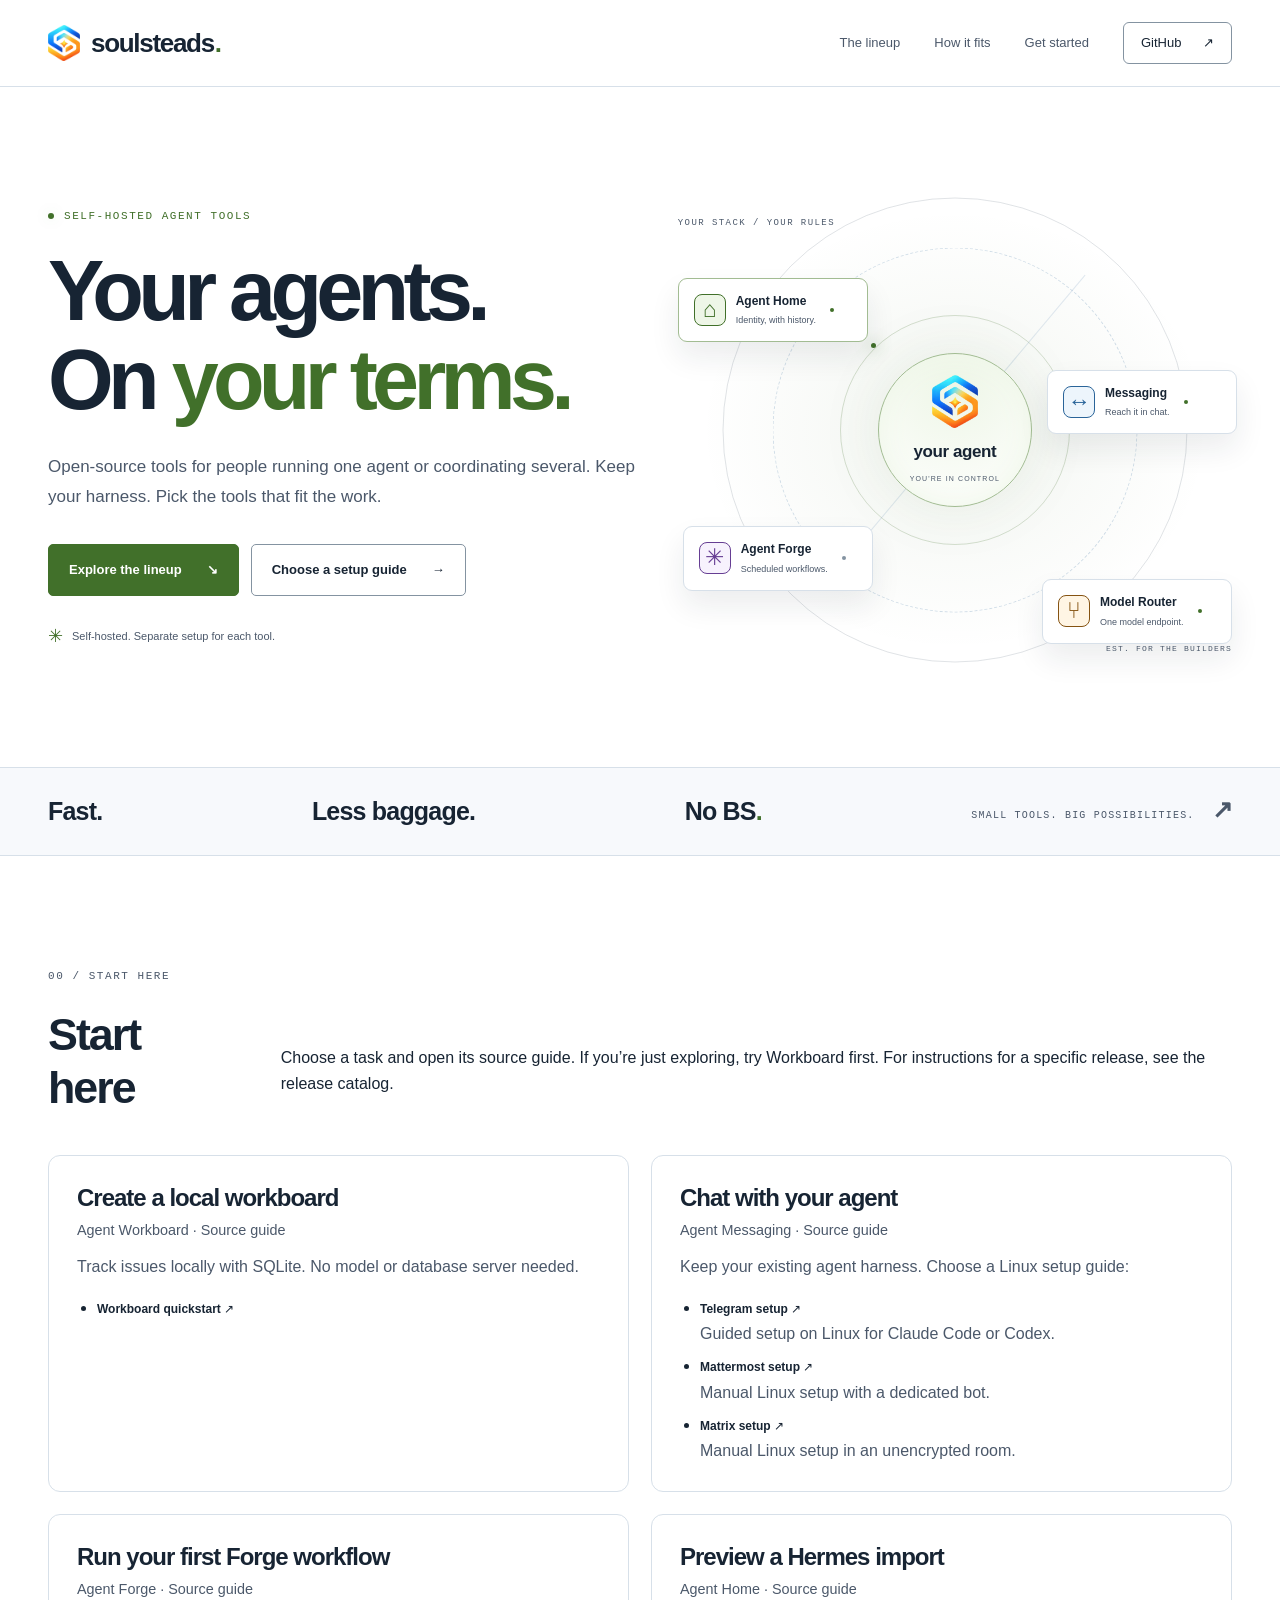
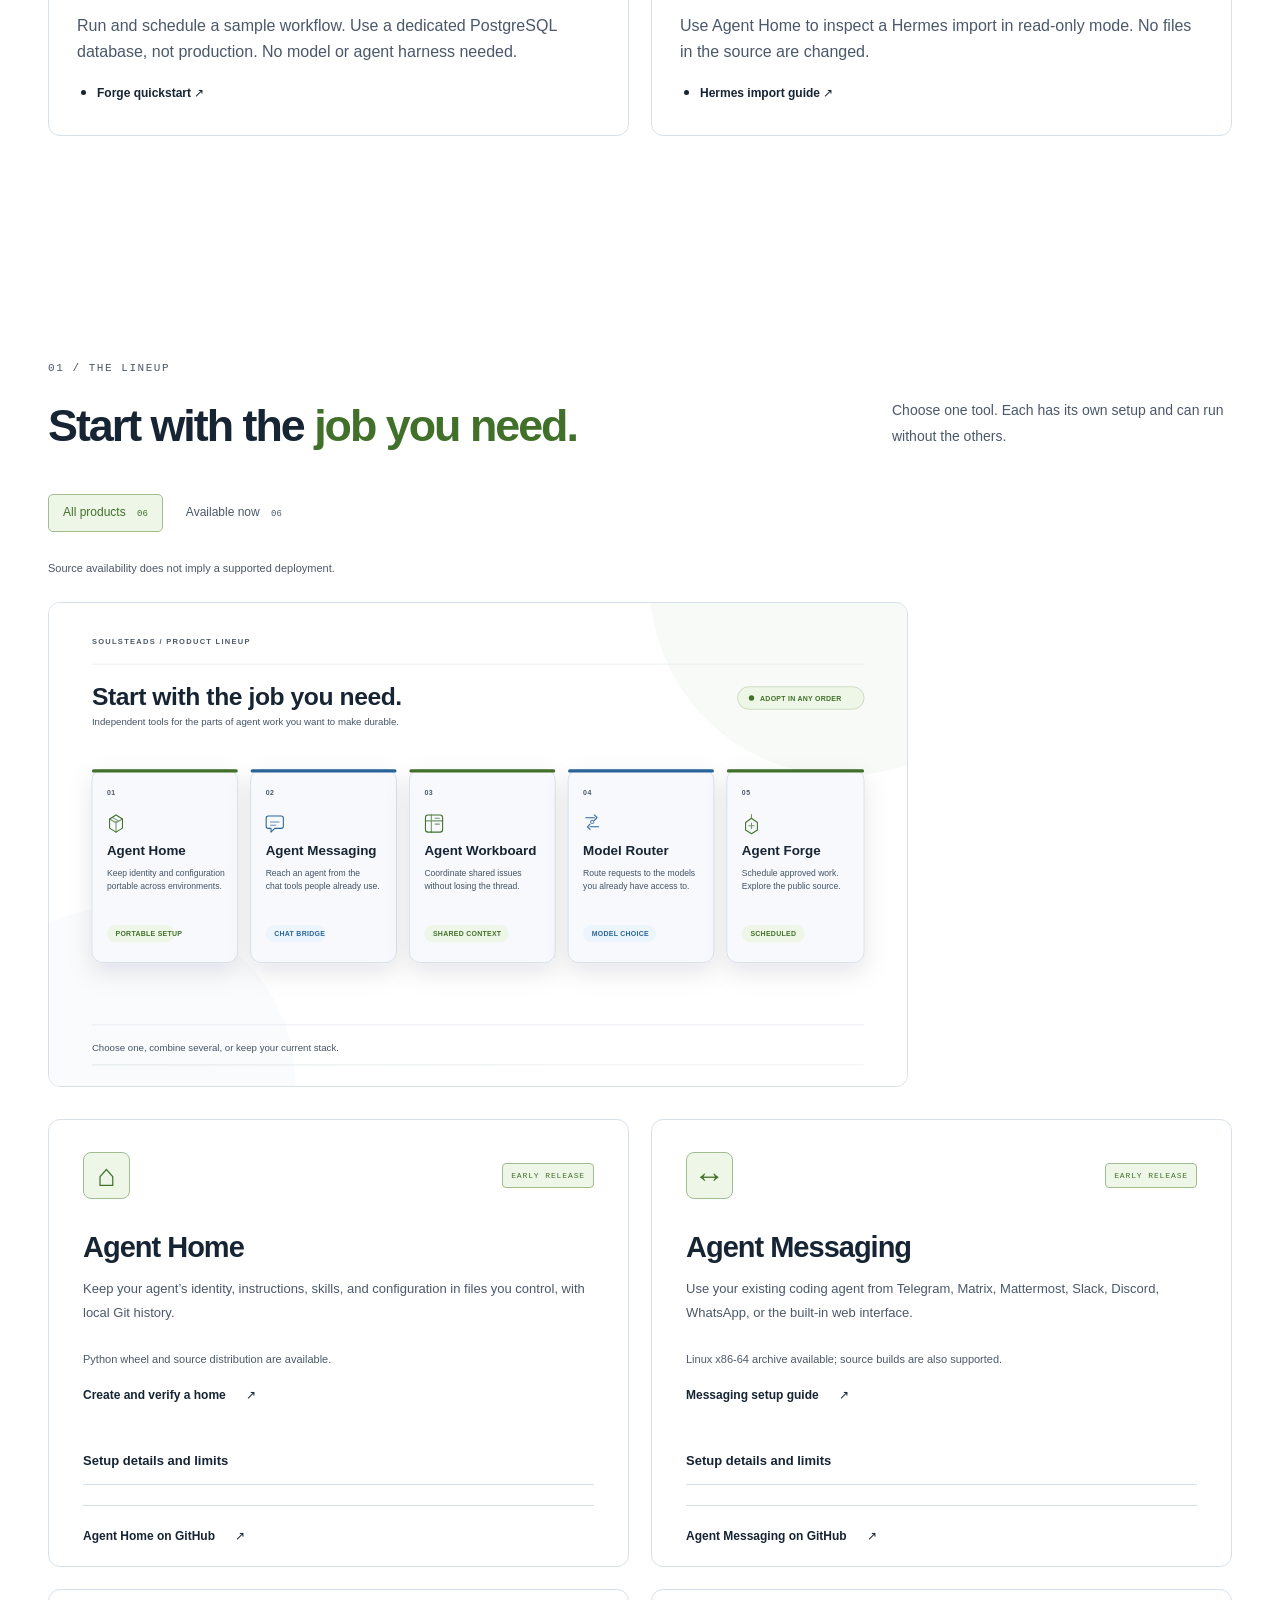
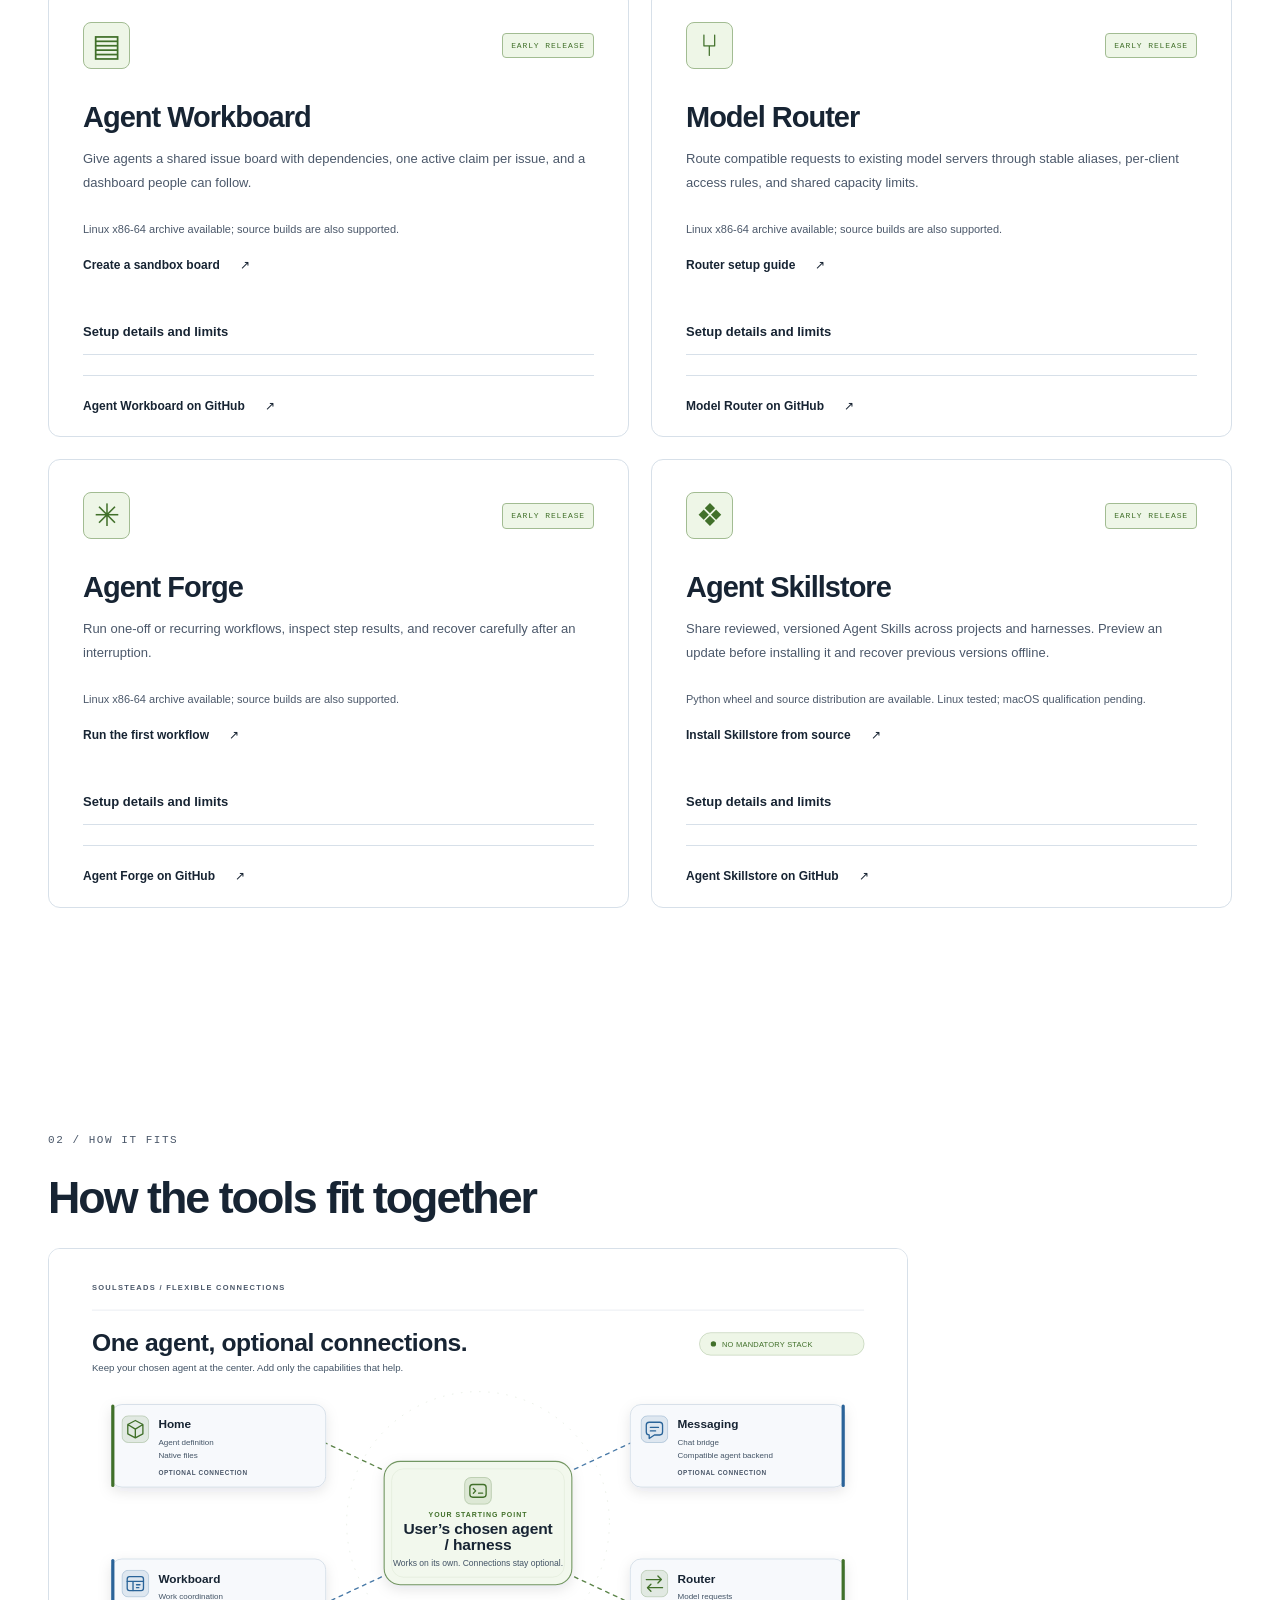
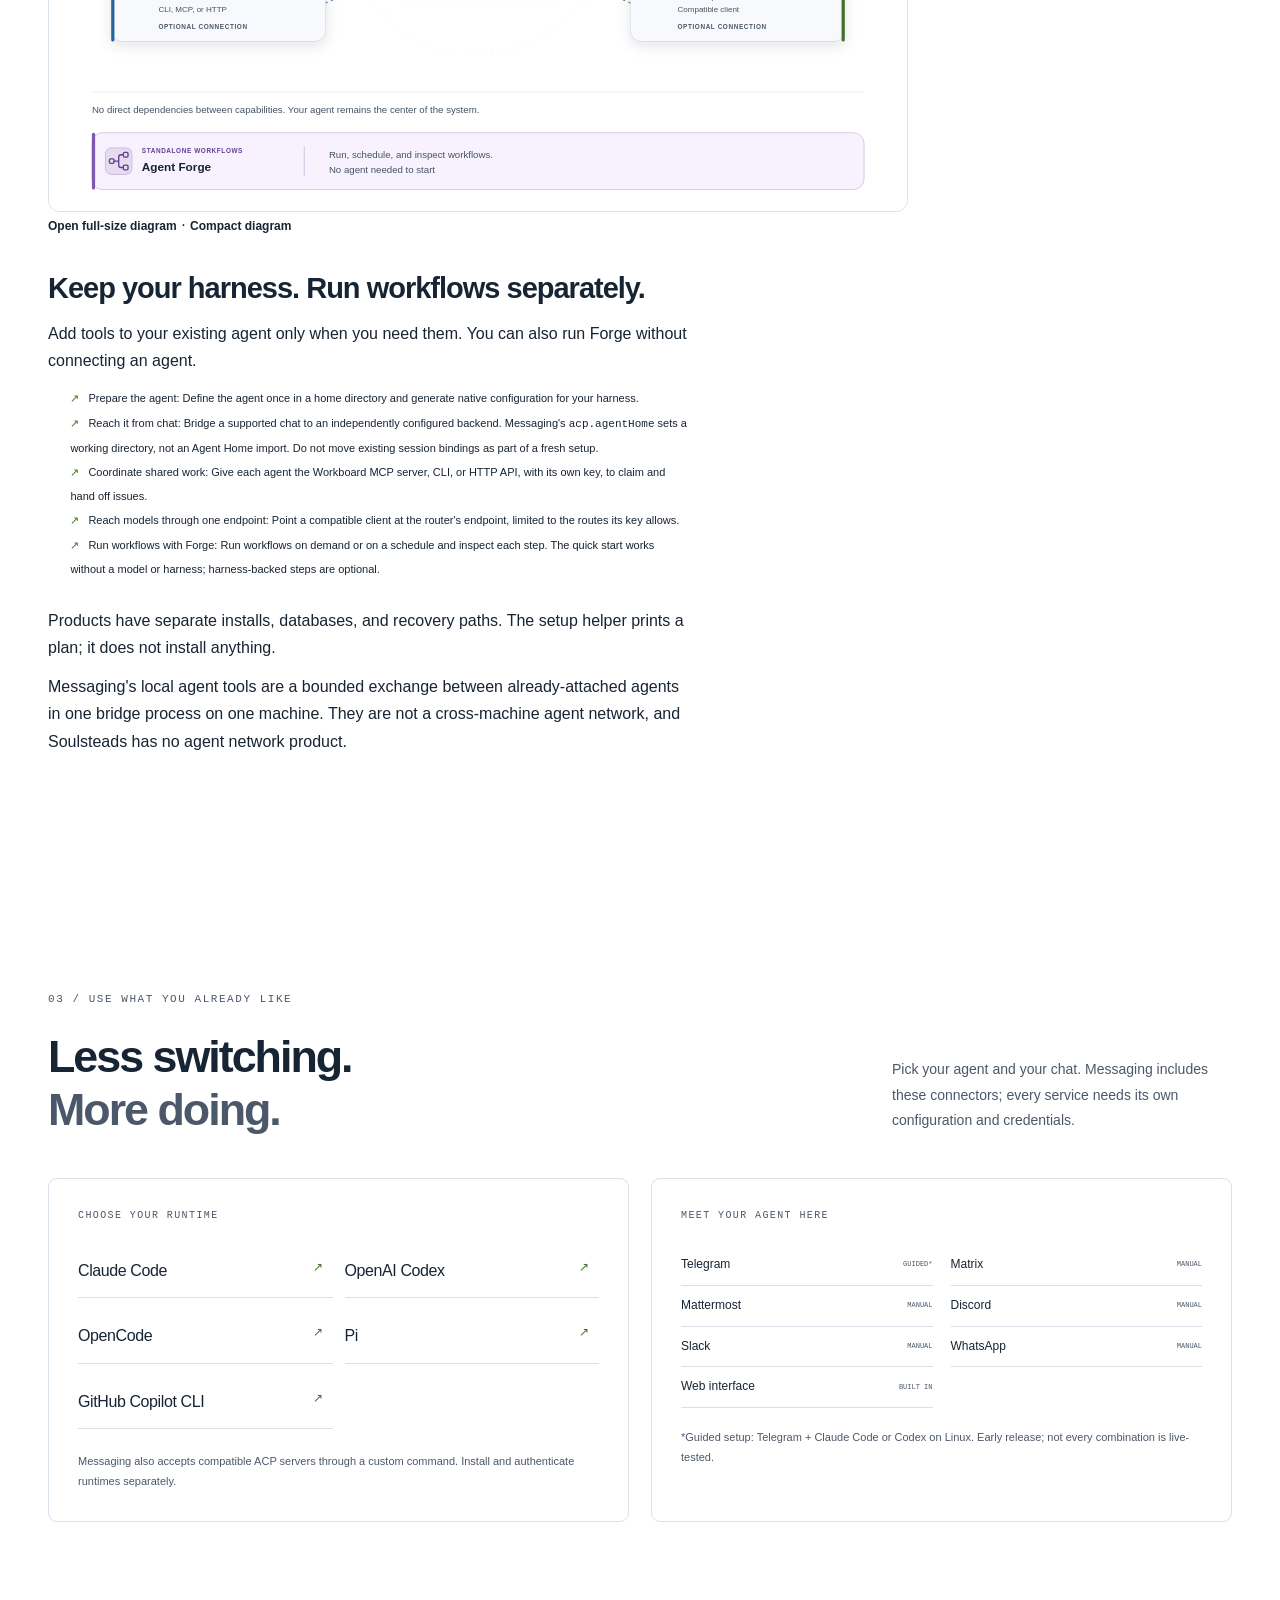
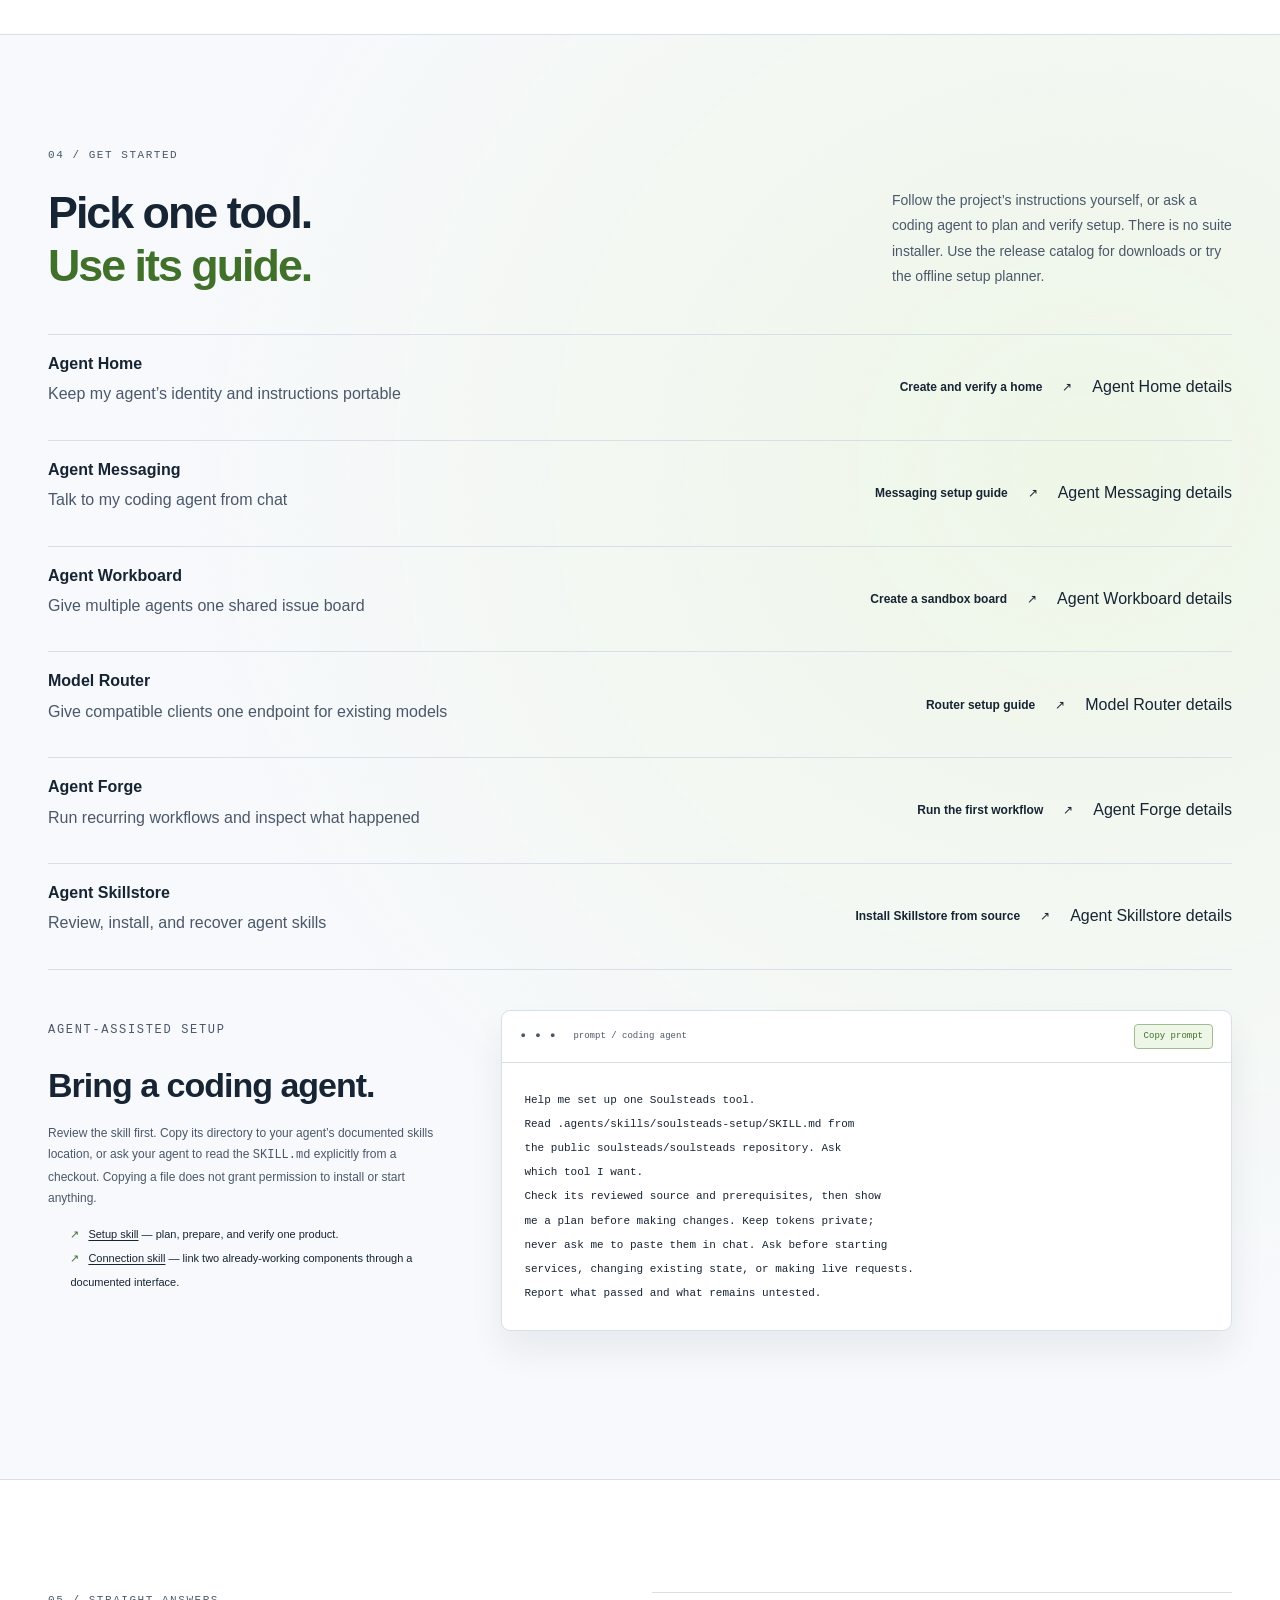
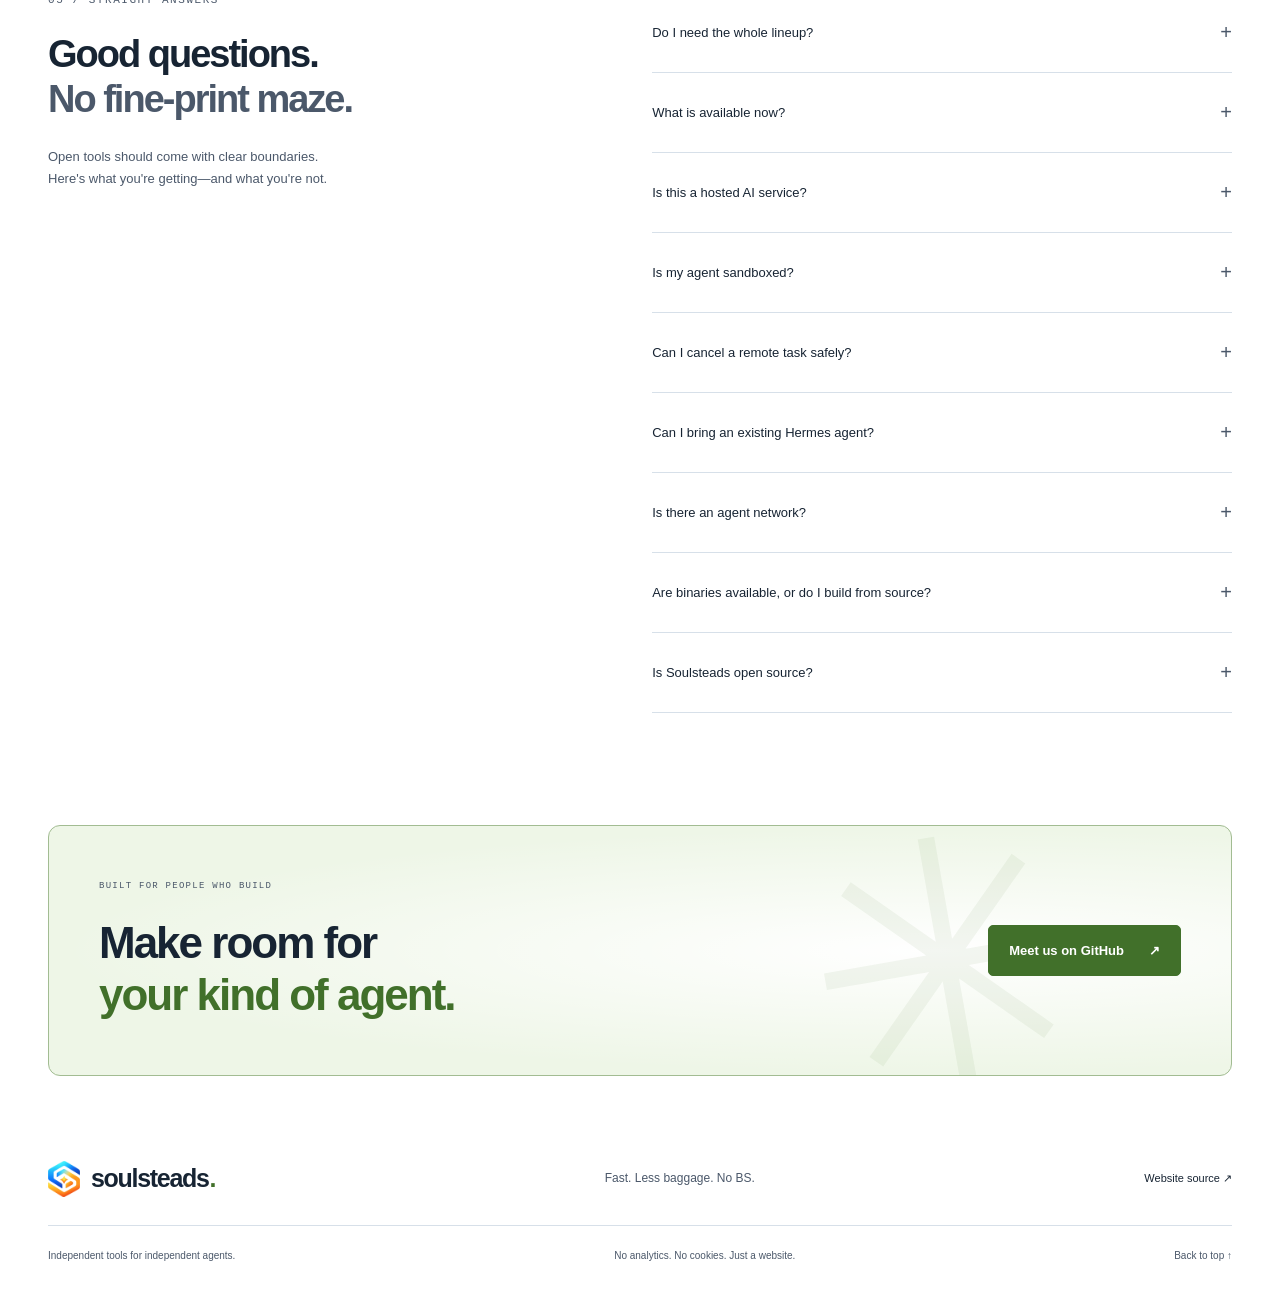
==== commit 017ba2f4: "feat: add a Bash installer for the Soulsteads lineup Install one pinned release at a time after veri" ====
--- a/docs/index.html
+++ b/docs/index.html
@@ -145,7 +145,7 @@
 <section class="section wrap start-here-section" id="start-here" aria-labelledby="start-here-title">
     <div class="section-heading">
       <div><p class="eyebrow">00 / START HERE</p><h2 id="start-here-title">Start here</h2></div>
-      <p>Choose a task and open its source guide. If you’re just exploring, try Workboard first. For instructions for a specific release, see the <a href="https://github.com/soulsteads/soulsteads#released-on-github">release catalog</a>.</p>
+      <p>Choose a task and open its source guide. If you’re just exploring, try Workboard first. For instructions for a specific release, see the <a href="https://github.com/soulsteads/soulsteads/blob/main/RELEASES.md">release catalog</a>.</p>
     </div>
     <div class="start-here-grid"><article class="start-here-card" data-journey="workboard-sqlite" data-source="tagged">
       <h3>Create a local workboard</h3>
@@ -169,7 +169,7 @@
       <h3>Preview a Hermes import</h3>
       <p class="journey-source">Agent Home · Source guide</p>
       <p>Use Agent Home to inspect a Hermes import in read-only mode. No files in the source are changed.</p>
-      <ul class="journey-guides"><li><a class="text-link" href="https://github.com/soulsteads/soulsteads-agent-home/blob/main/docs/hermes-import.md">Hermes import guide <span aria-hidden="true">↗</span></a></li></ul>
+      <ul class="journey-guides"><li><a class="text-link" href="https://github.com/soulsteads/soulsteads-agent-home/blob/2873e7d7b5d863a3463c452d8103331d3d1dedd7/docs/hermes-import.md">Hermes import guide <span aria-hidden="true">↗</span></a></li></ul>
     </article></div>
   </section>
 <!-- end-start-here -->
@@ -209,20 +209,20 @@
 <!-- product-cards -->
 <article class="product-card" data-status="available" id="agent-home">
     <div class="card-top"><span class="product-icon mint" aria-hidden="true">⌂</span><span class="badge">EARLY RELEASE</span></div>
-    <h3>Agent Home</h3><p class="card-description">Keep your agent’s identity, instructions, skills, and configuration in files you control, with local Git history.</p><p class="fine-print">Source-only release.</p>
-    <p class="card-guide"><a class="text-link" href="https://github.com/soulsteads/soulsteads-agent-home#get-started">Create and verify a home <span aria-hidden="true">↗</span></a></p>
-    <details class="product-details"><summary>Setup details and limits</summary><h4>Before you start</h4><ul class="feature-list"><li>Python 3.11 or newer, and Git</li><li><code>uv</code> for the install command shown (the README also documents <code>pipx</code>)</li><li>One supported harness (OpenCode, pi, Claude Code, or Codex), installed and authenticated separately</li></ul>
+    <h3>Agent Home</h3><p class="card-description">Keep your agent’s identity, instructions, skills, and configuration in files you control, with local Git history.</p><p class="fine-print">Python wheel and source distribution are available.</p>
+    <p class="card-guide"><a class="text-link" href="https://github.com/soulsteads/soulsteads-agent-home/blob/2873e7d7b5d863a3463c452d8103331d3d1dedd7/README.md#get-started">Create and verify a home <span aria-hidden="true">↗</span></a></p>
+    <details class="product-details"><summary>Setup details and limits</summary><h4>Before you start</h4><ul class="feature-list"><li>Python 3.11 or newer, and Git</li><li><code>uv</code> for the source install shown below</li><li>One supported harness (OpenCode, pi, Claude Code, or Codex), installed and authenticated separately</li></ul>
 <h4>Published capabilities</h4><ul class="feature-list"><li>Maps one portable agent definition into native configuration for pi, OpenCode, Codex, and Claude Code.</li><li>Keeps each home in a private local Git repository: commit changes, read the history, and restore earlier tracked contents as a new commit.</li><li>Refreshes native files from your edited Markdown with <code>soulsteads config &lt;agent&gt; --sync</code>.</li><li>Installs local skill directories, and can inspect and then optionally import selected Hermes profile files.</li></ul>
 <h4>What it owns</h4><ul class="feature-list"><li>The agent definition: identity, instructions, memory documents, skills, and learning preferences</li><li>Generated native configuration files inside the home</li><li>The home's tracked local Git history</li></ul>
 <h4>What stays separate</h4><ul class="feature-list"><li>Execution, native sessions, tools, or permissions: your harness keeps those</li><li>Harness installation, authentication, or global harness configuration</li><li>Models, gateways, scheduled jobs, or chat accounts</li></ul>
-<h4>Current limits</h4><ul class="feature-list"><li>Not a sandbox or a secret scanner: your harness keeps its machine permissions and can still load its own global configuration.</li><li>Refreshing native files is an explicit command in the published version. Start a new native session afterwards.</li><li><code>soulsteads verify</code> is an offline structural check. It never launches an agent, so it does not prove that a harness loaded the configuration.</li></ul>
+<h4>Current limits</h4><ul class="feature-list"><li>Not a sandbox or a secret scanner: your harness keeps its machine permissions and can still load its own global configuration.</li><li>Start a new native session to load refreshed settings. Home-managed runs refresh the settings they own; native-only options remain harness-specific.</li><li><code>soulsteads verify</code> is an offline structural check. It never launches an agent, so it does not prove that a harness loaded the configuration.</li></ul>
 
     <h4>Create a home and preview its launch</h4>
-    <h5>Install the CLI, create a home, preview the launch command</h5><pre tabindex="0" role="region" aria-label="Install the CLI, create a home, preview the launch command"><code>uv tool install git+https://github.com/soulsteads/soulsteads-agent-home.git@e52aaa5bafc83af51848f1bd4d787e9c64cc8913
-soulsteads create helper --runtime opencode
-soulsteads verify helper
-soulsteads run helper --dry-run</code></pre>
-    <p>Choose <code>pi</code>, <code>claude</code>, or <code>codex</code> instead of <code>opencode</code> if that is the harness you use. Once it is installed and authenticated, launch it with <code>soulsteads run helper</code>.</p><a class="text-link" href="https://github.com/soulsteads/soulsteads-agent-home#get-started">Create and verify a home <span aria-hidden="true">↗</span></a> · <a class="text-link" href="https://github.com/soulsteads/soulsteads-agent-home/blob/main/docs/runtimes.md">Harness adapters and limits <span aria-hidden="true">↗</span></a></details>
+    <h5>Install the CLI, create a home, preview the launch command</h5><pre tabindex="0" role="region" aria-label="Install the CLI, create a home, preview the launch command"><code>uv tool install git+https://github.com/soulsteads/soulsteads-agent-home.git@2873e7d7b5d863a3463c452d8103331d3d1dedd7
+soulsteads create helper --runtime opencode --path &quot;$HOME/agent-home-example&quot;
+soulsteads verify &quot;$HOME/agent-home-example&quot;
+soulsteads run &quot;$HOME/agent-home-example&quot; --dry-run</code></pre>
+    <p>Choose <code>pi</code>, <code>claude</code>, or <code>codex</code> instead of <code>opencode</code> if that is the harness you use. Once it is installed and authenticated, launch it with <code>soulsteads run &quot;$HOME/agent-home-example&quot;</code>.</p><a class="text-link" href="https://github.com/soulsteads/soulsteads-agent-home/blob/2873e7d7b5d863a3463c452d8103331d3d1dedd7/README.md#get-started">Create and verify a home <span aria-hidden="true">↗</span></a> · <a class="text-link" href="https://github.com/soulsteads/soulsteads-agent-home/blob/2873e7d7b5d863a3463c452d8103331d3d1dedd7/docs/runtimes.md">Harness adapters and limits <span aria-hidden="true">↗</span></a></details>
     <div class="card-bottom"><a class="text-link" href="https://github.com/soulsteads/soulsteads-agent-home">Agent Home on GitHub <span aria-hidden="true">↗</span></a></div>
   </article>
 <article class="product-card" data-status="available" id="agent-messaging">
@@ -395,10 +395,10 @@
               <p class="eyebrow">04 / GET STARTED</p>
               <h2 id="start-title">Pick one tool.<br /><span class="mint-text">Use its guide.</span></h2>
             </div>
-            <p class="section-intro">Follow the project’s instructions yourself, or ask a coding agent to plan and verify setup. There is no suite installer. Use the <a href="https://github.com/soulsteads/soulsteads#released-on-github">release catalog</a> for downloads or try the <a href="https://github.com/soulsteads/soulsteads#print-a-setup-plan">offline setup planner</a>.</p>
+            <p class="section-intro">Follow the project’s instructions yourself, or ask a coding agent to plan and verify setup. There is no suite installer. Use the <a href="https://github.com/soulsteads/soulsteads/blob/main/RELEASES.md">release catalog</a> for downloads or try the <a href="https://github.com/soulsteads/soulsteads#print-a-setup-plan">offline setup planner</a>.</p>
           </div>
           <!-- setup-links -->
-<ul class="setup-choices"><li><div><strong>Agent Home</strong><p>Keep my agent’s identity and instructions portable</p></div><div><a class="text-link" href="https://github.com/soulsteads/soulsteads-agent-home#get-started">Create and verify a home <span aria-hidden="true">↗</span></a><a href="#agent-home">Agent Home details</a></div></li>
+<ul class="setup-choices"><li><div><strong>Agent Home</strong><p>Keep my agent’s identity and instructions portable</p></div><div><a class="text-link" href="https://github.com/soulsteads/soulsteads-agent-home/blob/2873e7d7b5d863a3463c452d8103331d3d1dedd7/README.md#get-started">Create and verify a home <span aria-hidden="true">↗</span></a><a href="#agent-home">Agent Home details</a></div></li>
 <li><div><strong>Agent Messaging</strong><p>Talk to my coding agent from chat</p></div><div><a class="text-link" href="https://github.com/soulsteads/soulsteads-agent-messaging/blob/main/docs/SETUP.md">Messaging setup guide <span aria-hidden="true">↗</span></a><a href="#agent-messaging">Agent Messaging details</a></div></li>
 <li><div><strong>Agent Workboard</strong><p>Give multiple agents one shared issue board</p></div><div><a class="text-link" href="https://github.com/soulsteads/soulsteads-agent-workboard#quickstart">Create a sandbox board <span aria-hidden="true">↗</span></a><a href="#agent-workboard">Agent Workboard details</a></div></li>
 <li><div><strong>Model Router</strong><p>Give compatible clients one endpoint for existing models</p></div><div><a class="text-link" href="https://github.com/soulsteads/soulsteads-model-router/blob/main/docs/SETUP.md">Router setup guide <span aria-hidden="true">↗</span></a><a href="#model-router">Model Router details</a></div></li>
@@ -453,9 +453,9 @@
 <details><summary>Is this a hosted AI service?<span aria-hidden="true">+</span></summary><p>No. The published tools run on your machine. You bring your own harness, model access, chat accounts, and credentials. Your model and messaging providers' costs and privacy policies still apply.</p></details>
 <details><summary>Is my agent sandboxed?<span aria-hidden="true">+</span></summary><p>No. Agent Home and Agent Messaging do not sandbox your agent: it keeps its machine permissions. Keep secrets out of tracked files, and use an account and workspace you are comfortable giving the agent.</p></details>
 <details><summary>Can I cancel a remote task safely?<span aria-hidden="true">+</span></summary><p>Messaging's <code>/cancel</code> is not a kill switch. In the known Codex cancellation case a shell process can keep running, and unattended remote command execution is not qualified. Read the Messaging README before connecting a powerful agent.</p></details>
-<details><summary>Can I bring an existing Hermes agent?<span aria-hidden="true">+</span></summary><p>Agent Home has an optional Hermes importer. Inspect an explicitly selected source first; applying creates a fresh home, not a live messaging cutover. Unsupported settings are reported, and incomplete imports need acknowledgement.</p><a class="text-link" href="https://github.com/soulsteads/soulsteads-agent-home/blob/main/docs/hermes-import.md">Read the import guide <span aria-hidden="true">↗</span></a></details>
+<details><summary>Can I bring an existing Hermes agent?<span aria-hidden="true">+</span></summary><p>Agent Home has an optional Hermes importer. Inspect an explicitly selected source first; applying creates a fresh home, not a live messaging cutover. Unsupported settings are reported, and incomplete imports need acknowledgement.</p><a class="text-link" href="https://github.com/soulsteads/soulsteads-agent-home/blob/2873e7d7b5d863a3463c452d8103331d3d1dedd7/docs/hermes-import.md">Read the import guide <span aria-hidden="true">↗</span></a></details>
 <details><summary>Is there an agent network?<span aria-hidden="true">+</span></summary><p>No. Messaging's optional local agent tools let one conversation ask another already-attached agent on the same machine a question, with nothing queued and no cross-machine delivery. A separate agent network is a possible future decision, not a product.</p></details>
-<details><summary>Are binaries available, or do I build from source?<span aria-hidden="true">+</span></summary><p>Agent Messaging, Agent Workboard, Model Router, Agent Forge, Agent Skillstore publish downloads on GitHub Releases. Check the release for the platform and checksum. Agent Home installs from tagged source.</p></details>
+<details><summary>Are binaries available, or do I build from source?<span aria-hidden="true">+</span></summary><p>Agent Home, Agent Messaging, Agent Workboard, Model Router, Agent Forge, Agent Skillstore publish downloads on GitHub Releases. Check the release for the platform and checksum.</p></details>
 <details><summary>Is Soulsteads open source?<span aria-hidden="true">+</span></summary><p>Agent Home: Apache 2.0; Agent Messaging: Apache 2.0; Agent Workboard: Apache 2.0; Model Router: Apache 2.0; Agent Forge: Apache 2.0; Agent Skillstore: Apache 2.0. See each repository’s license and notices.</p></details>
 <!-- end-faq-items -->
 </div>
